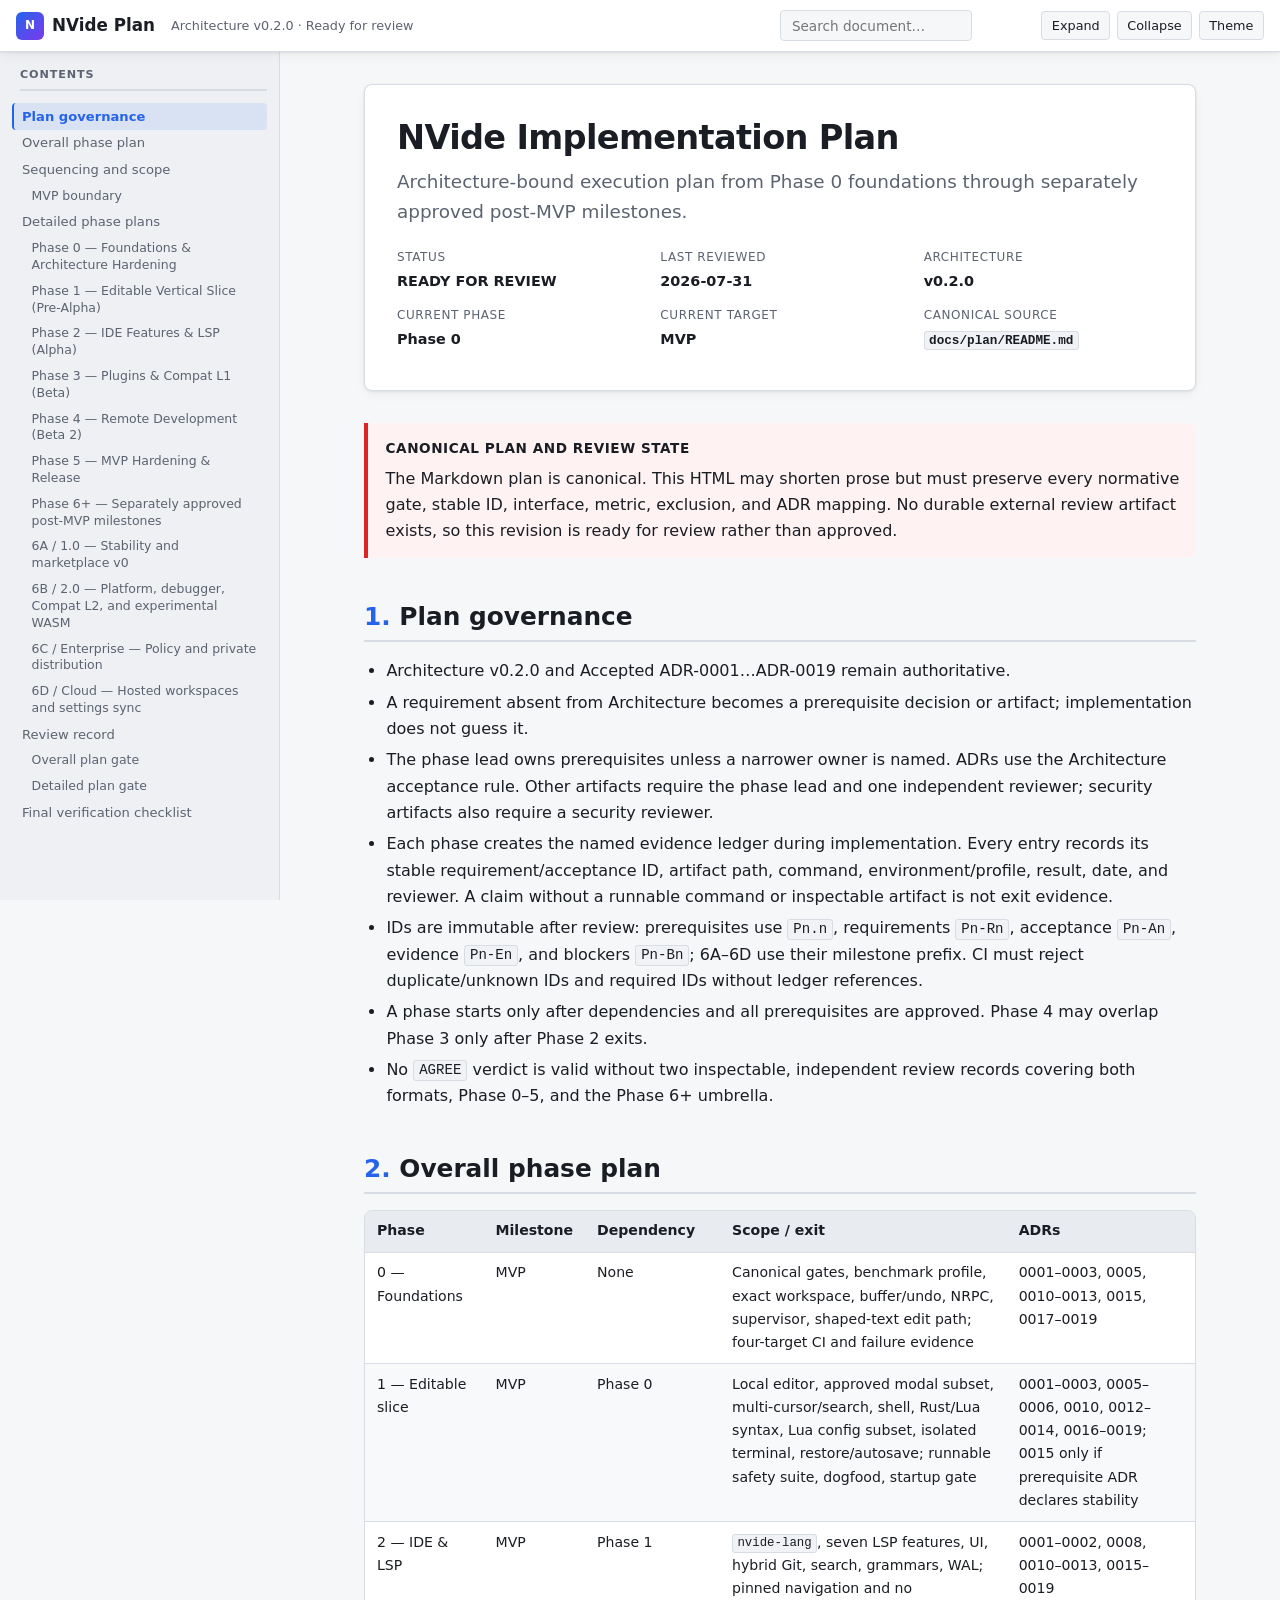
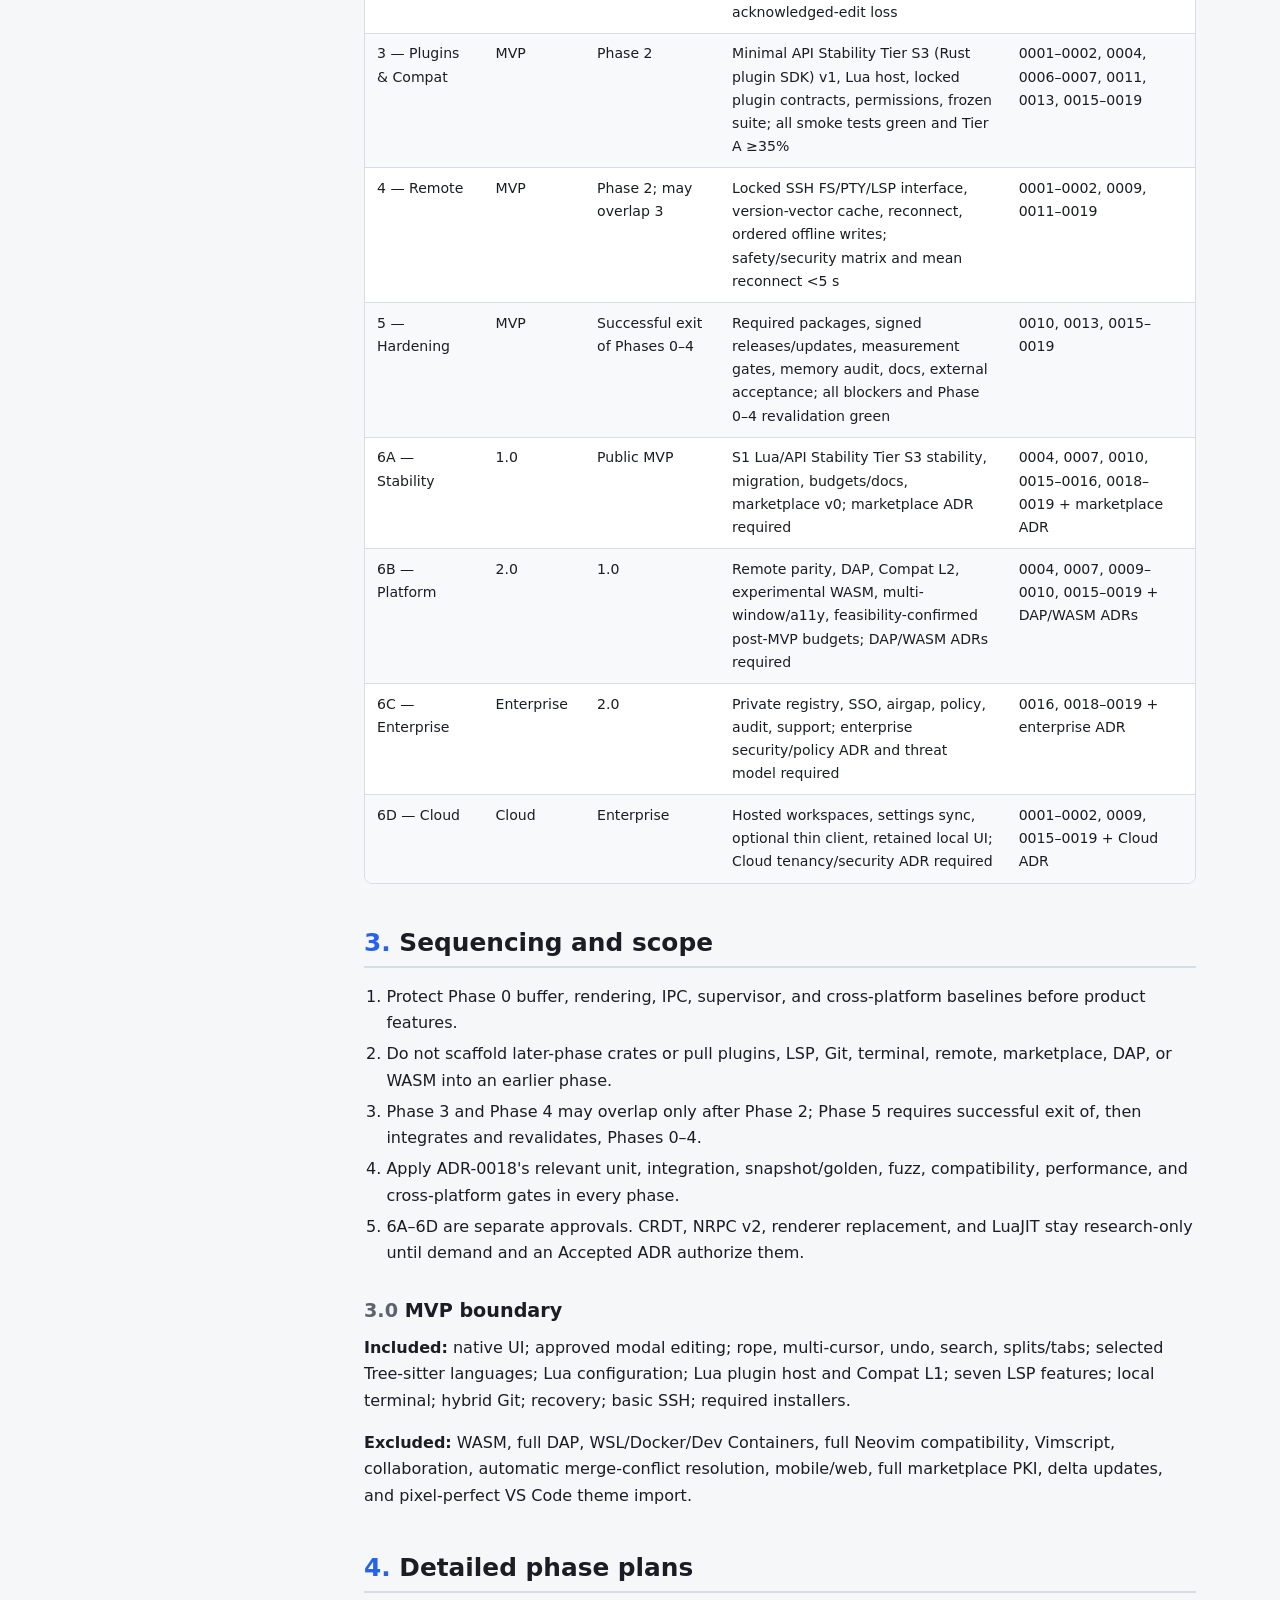
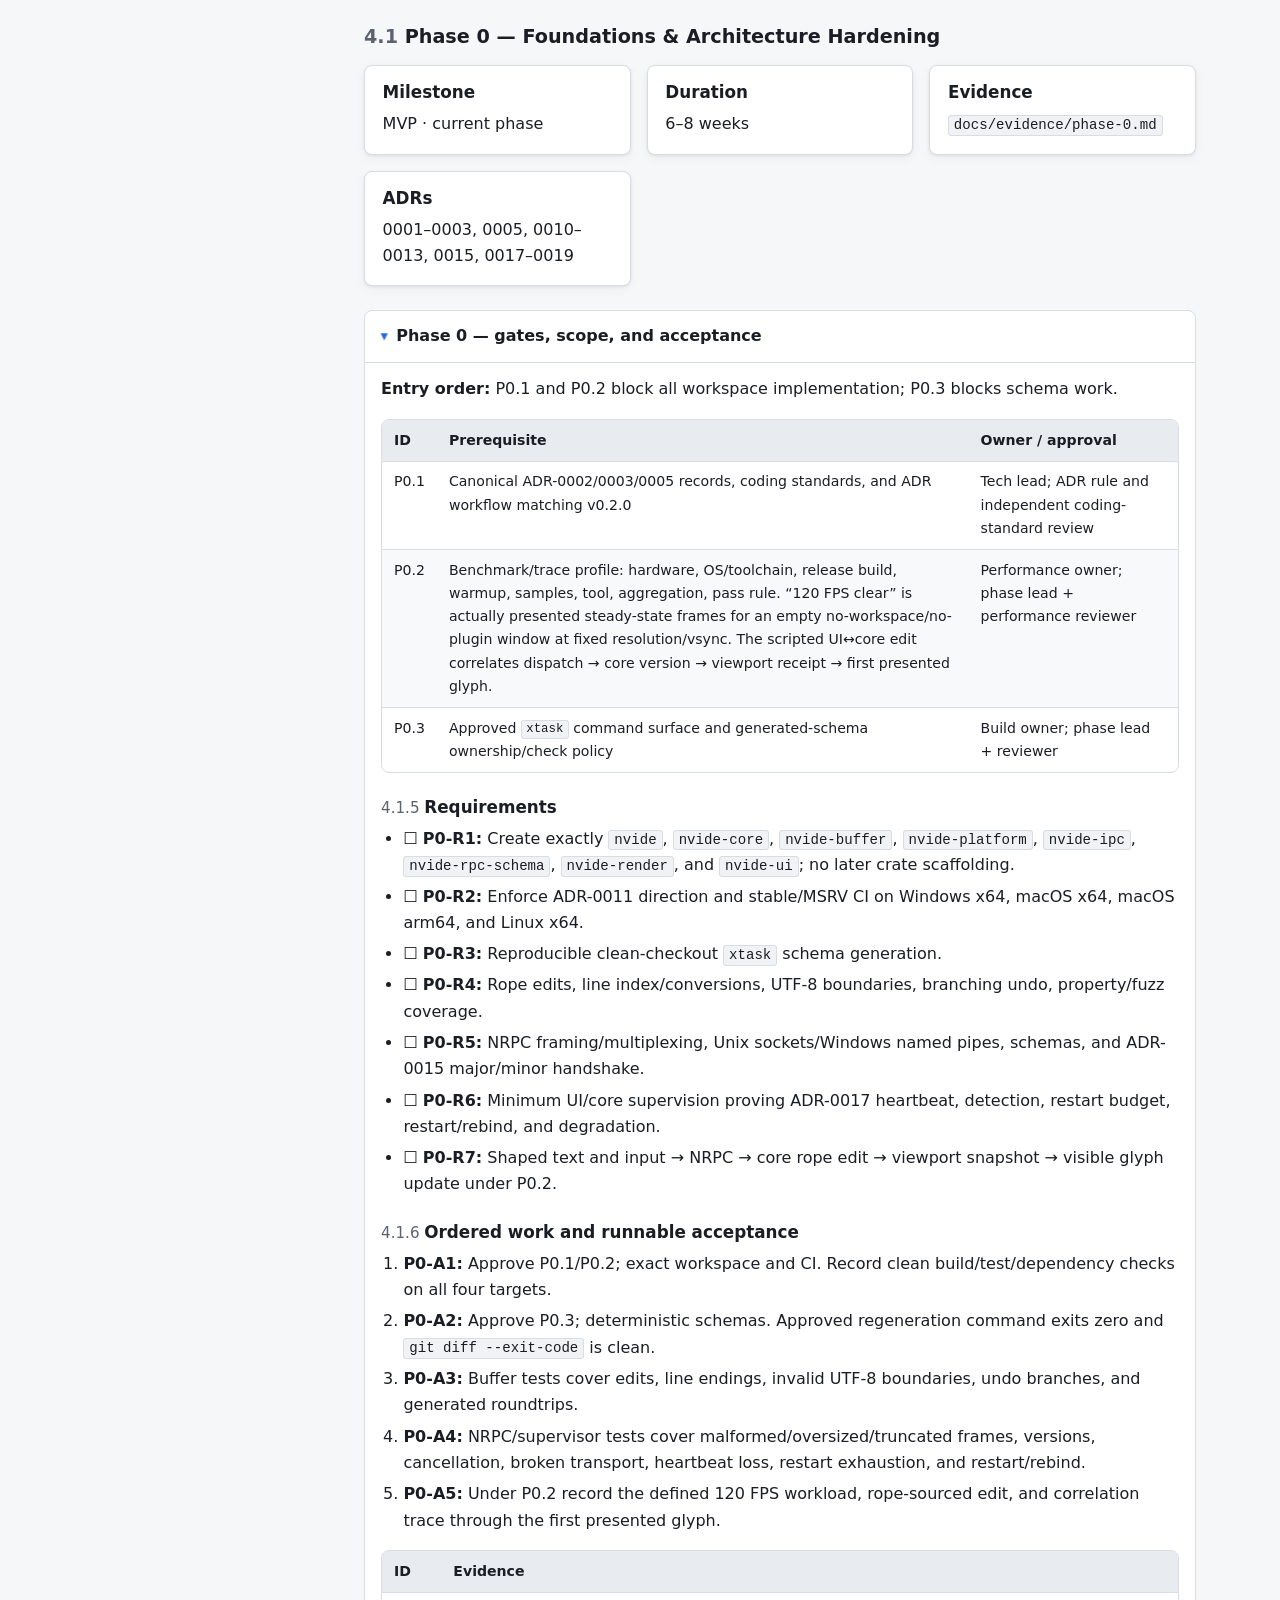
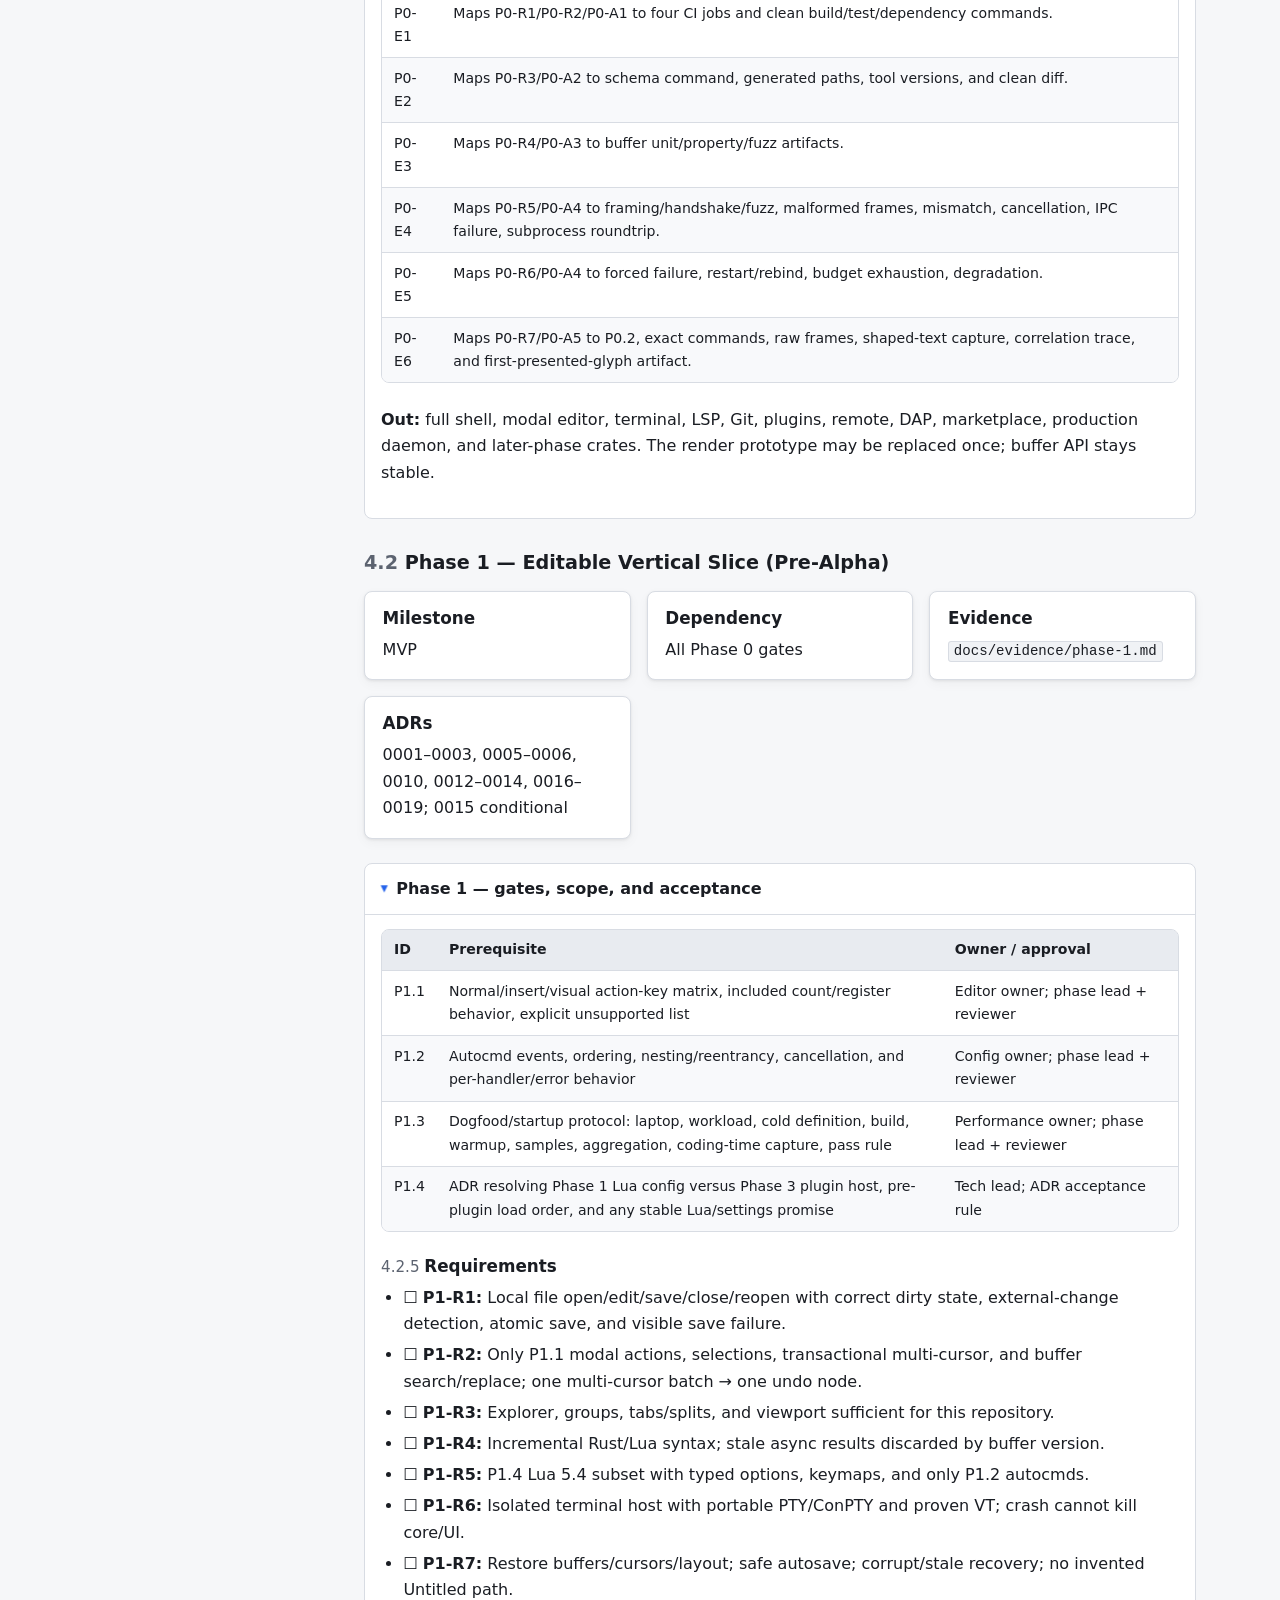
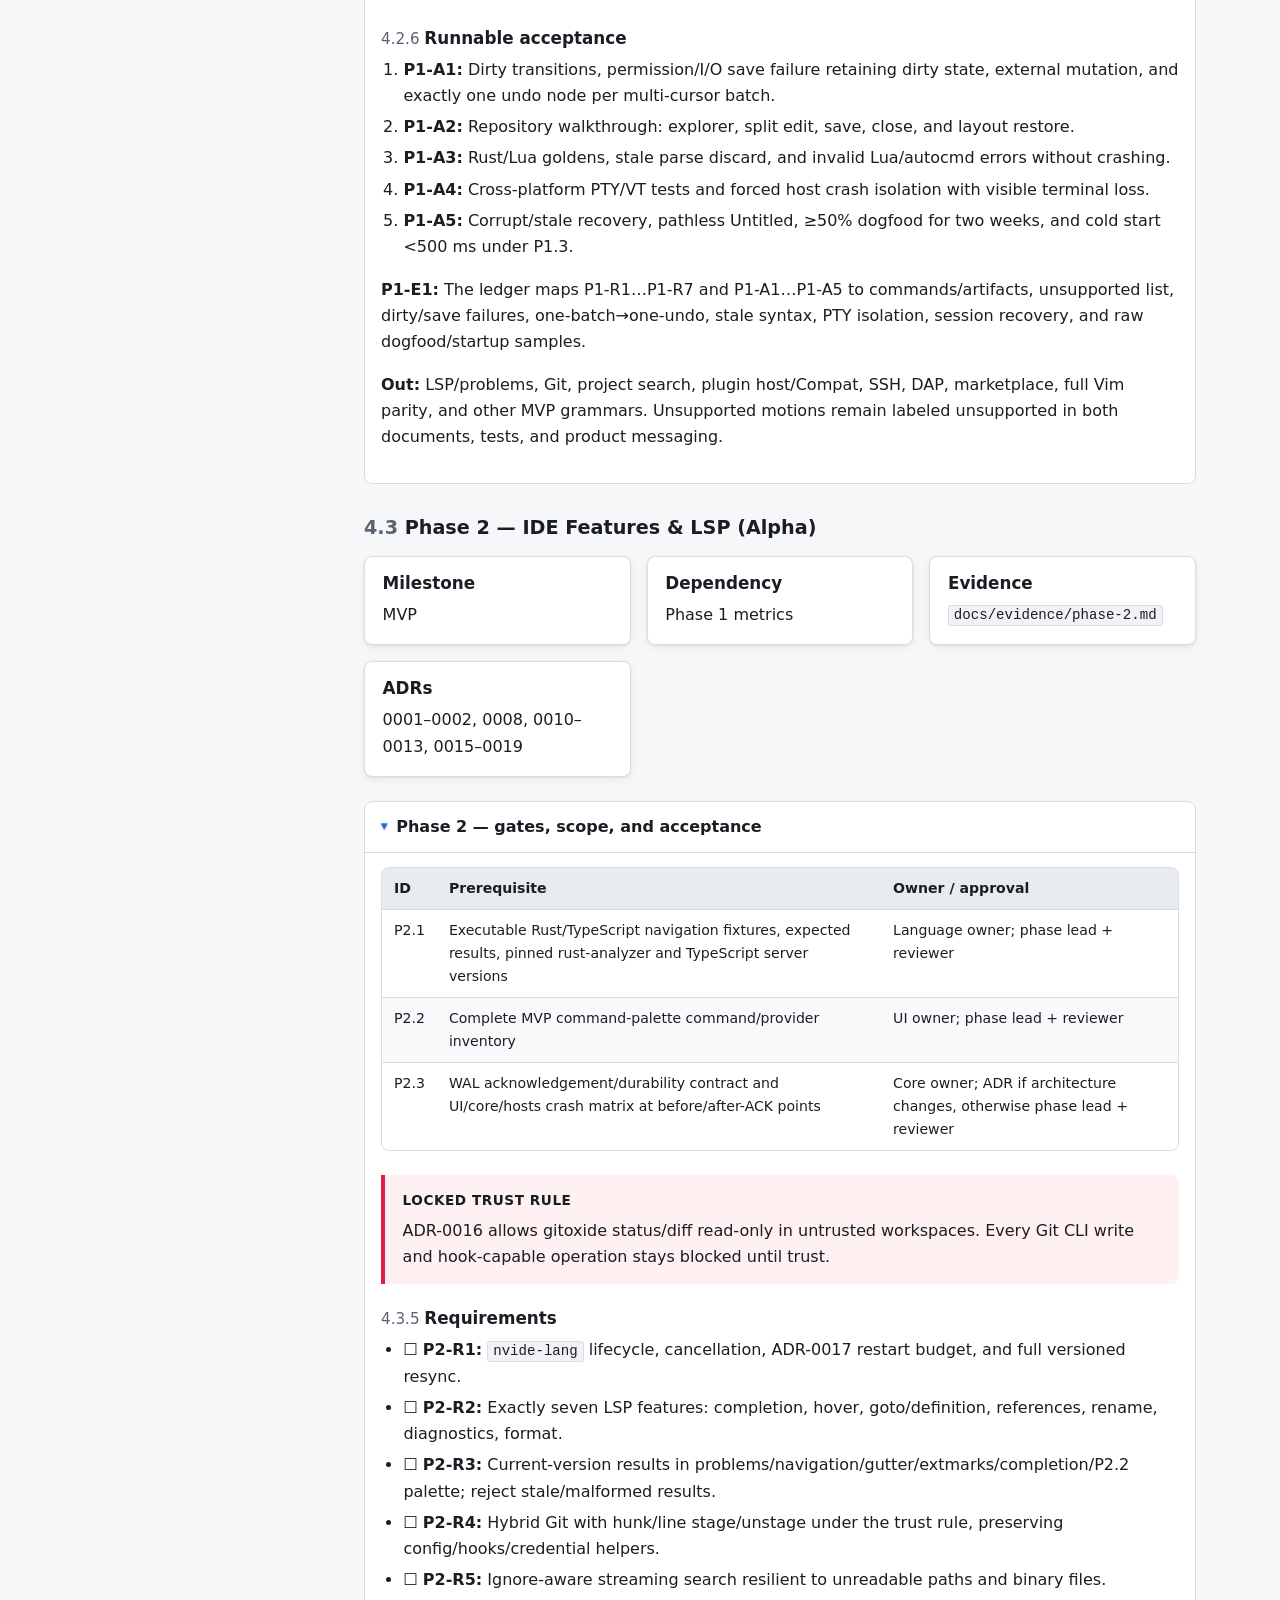
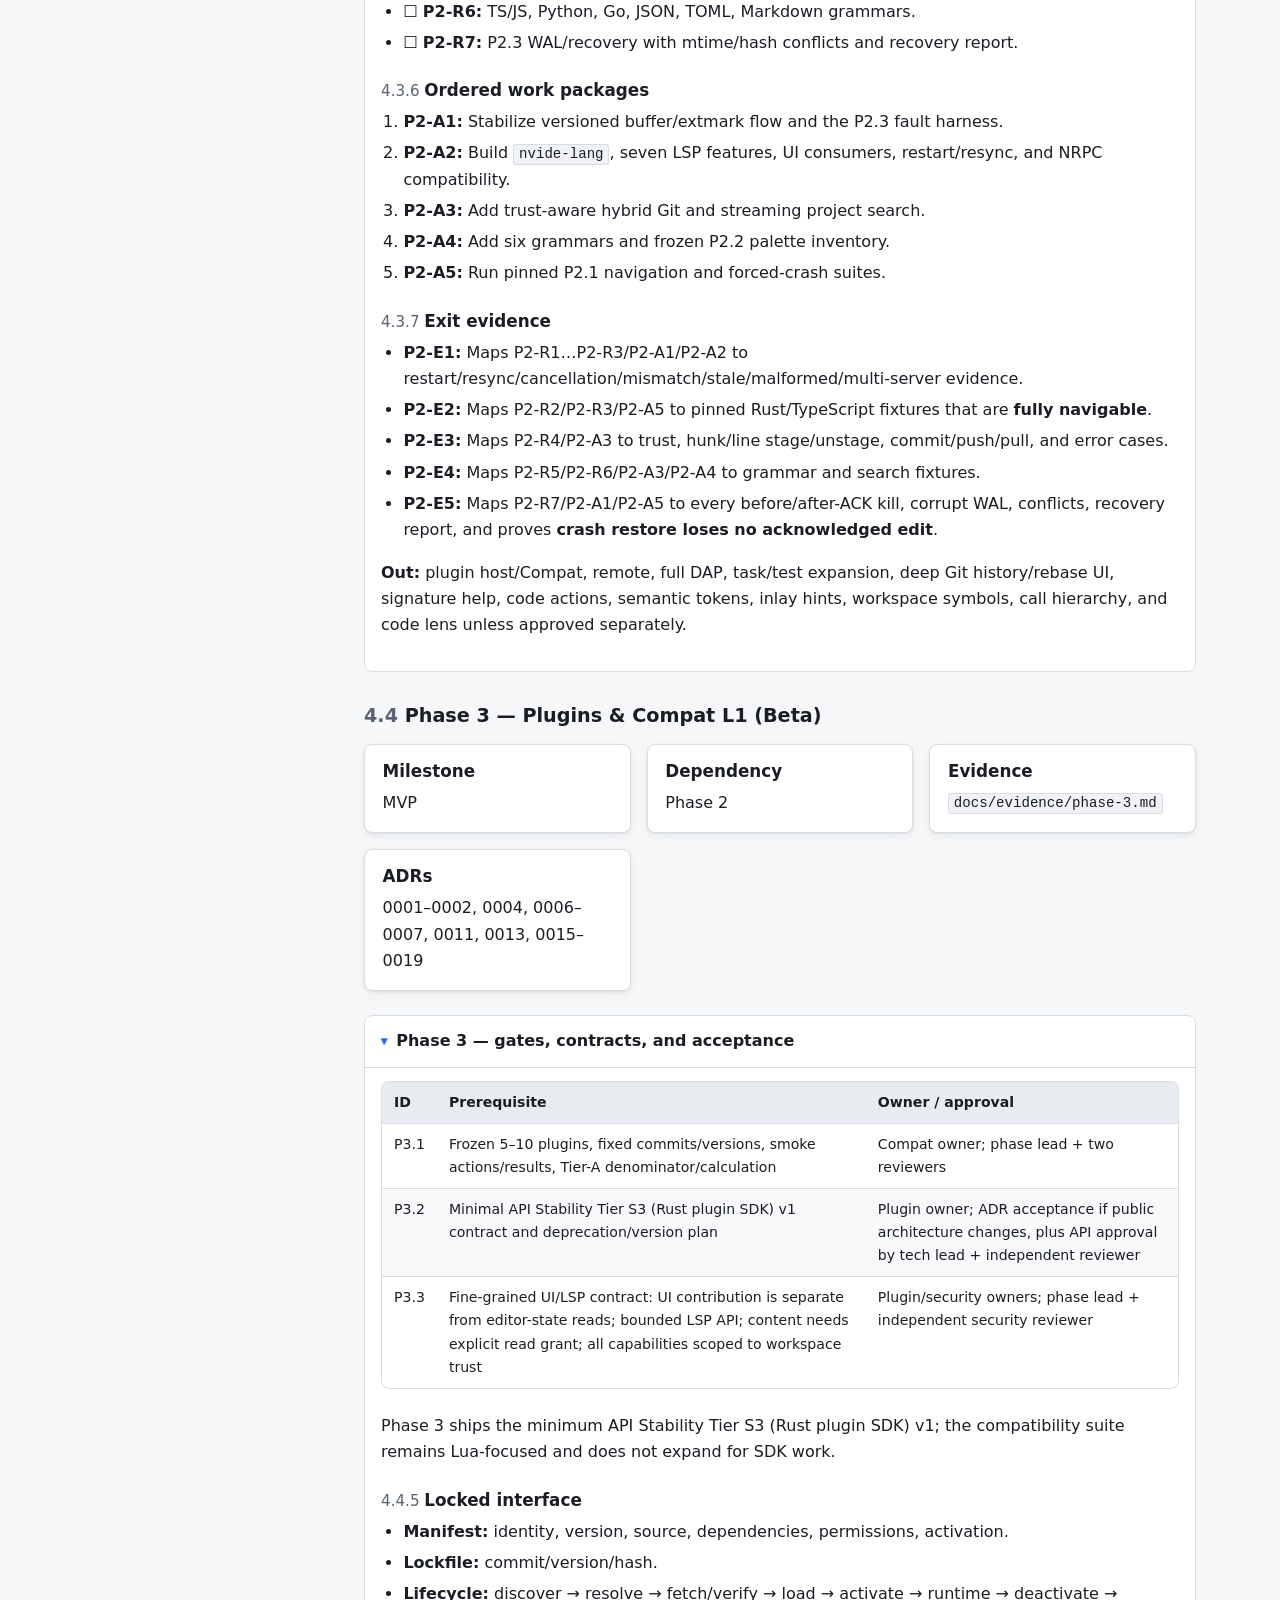
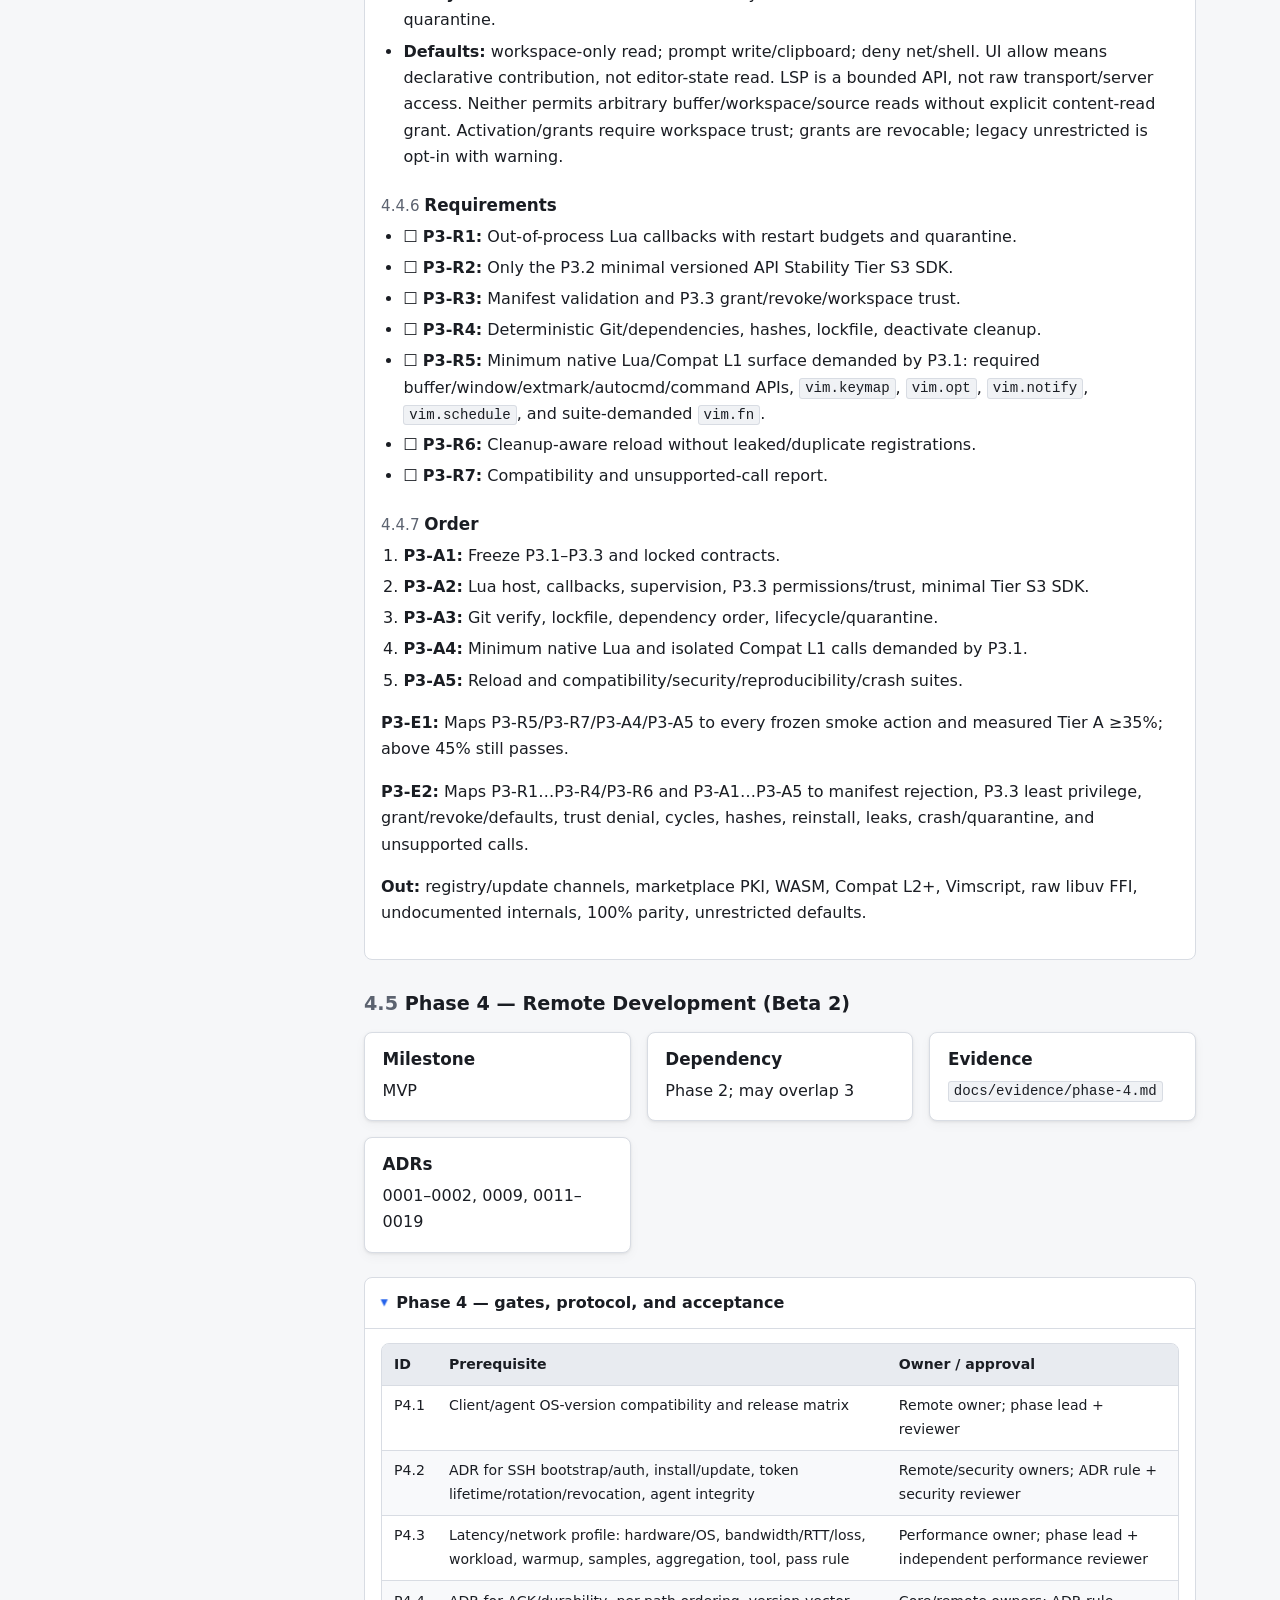
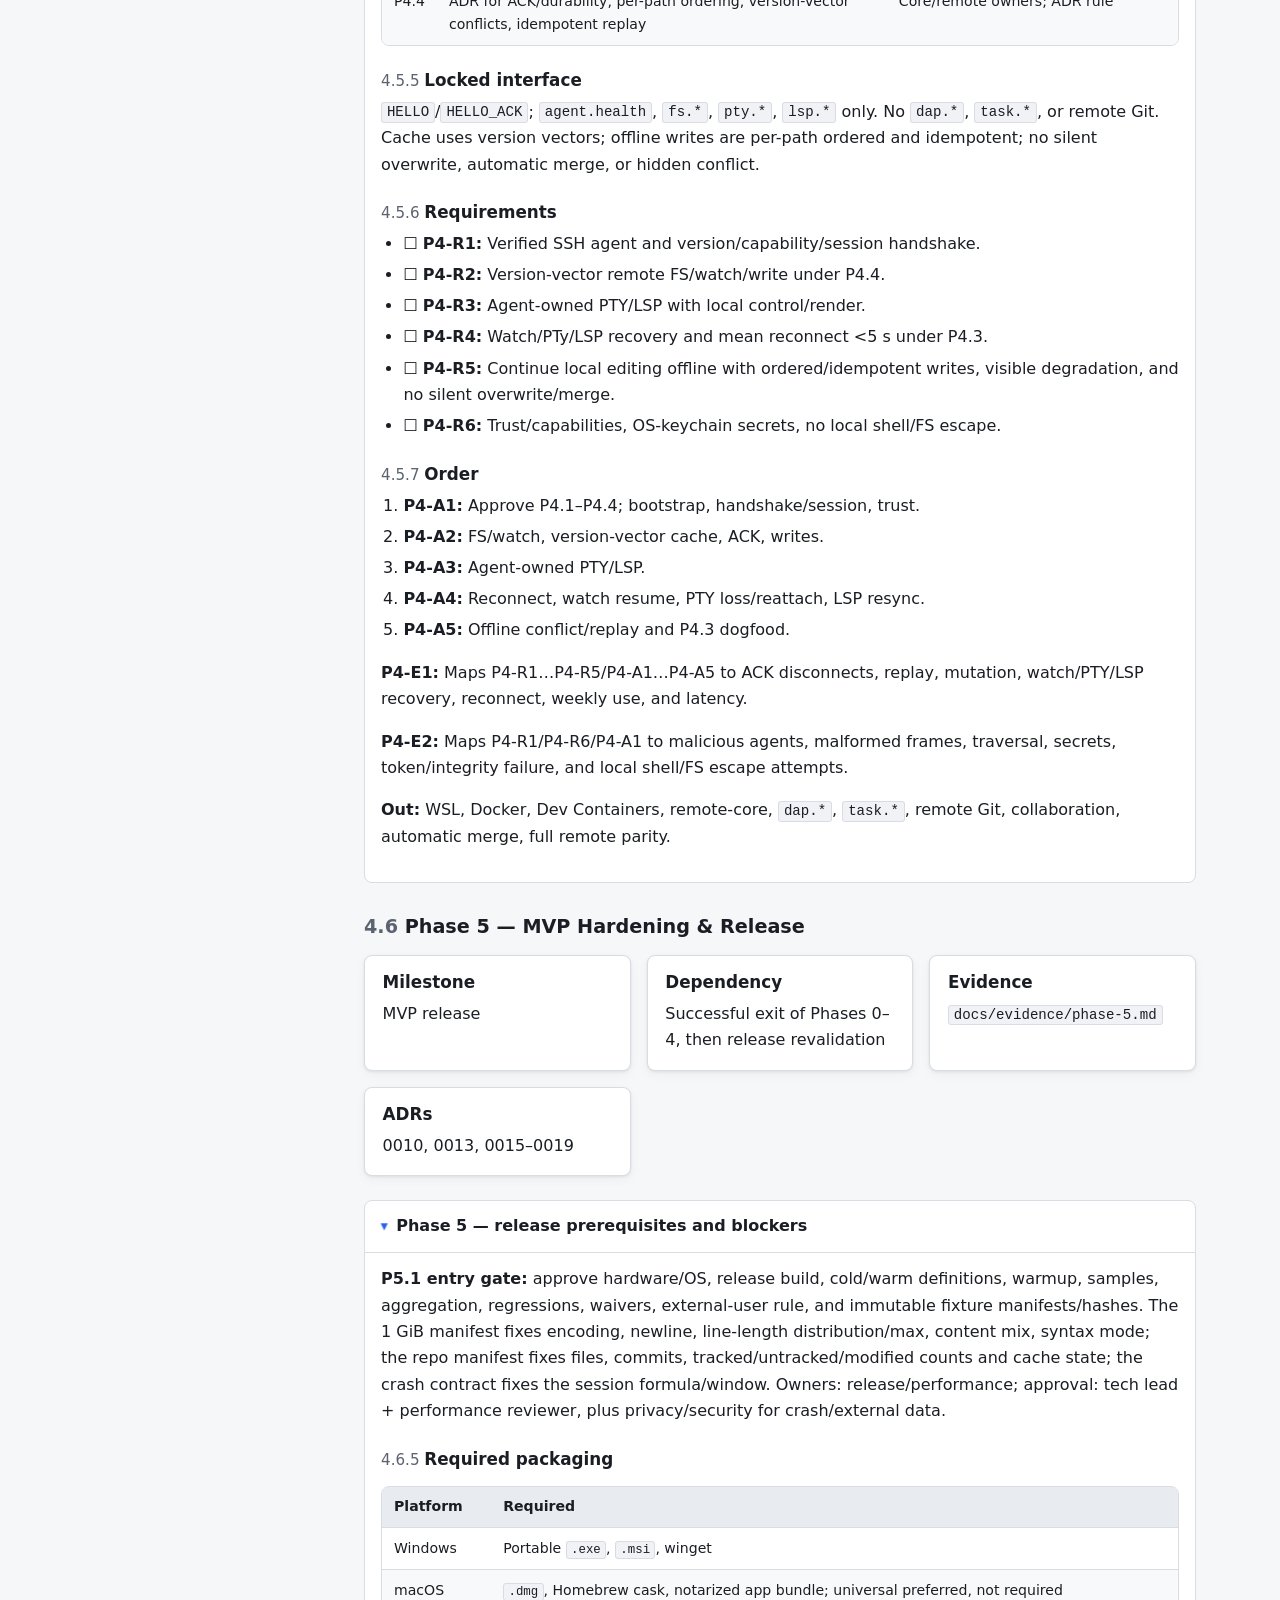
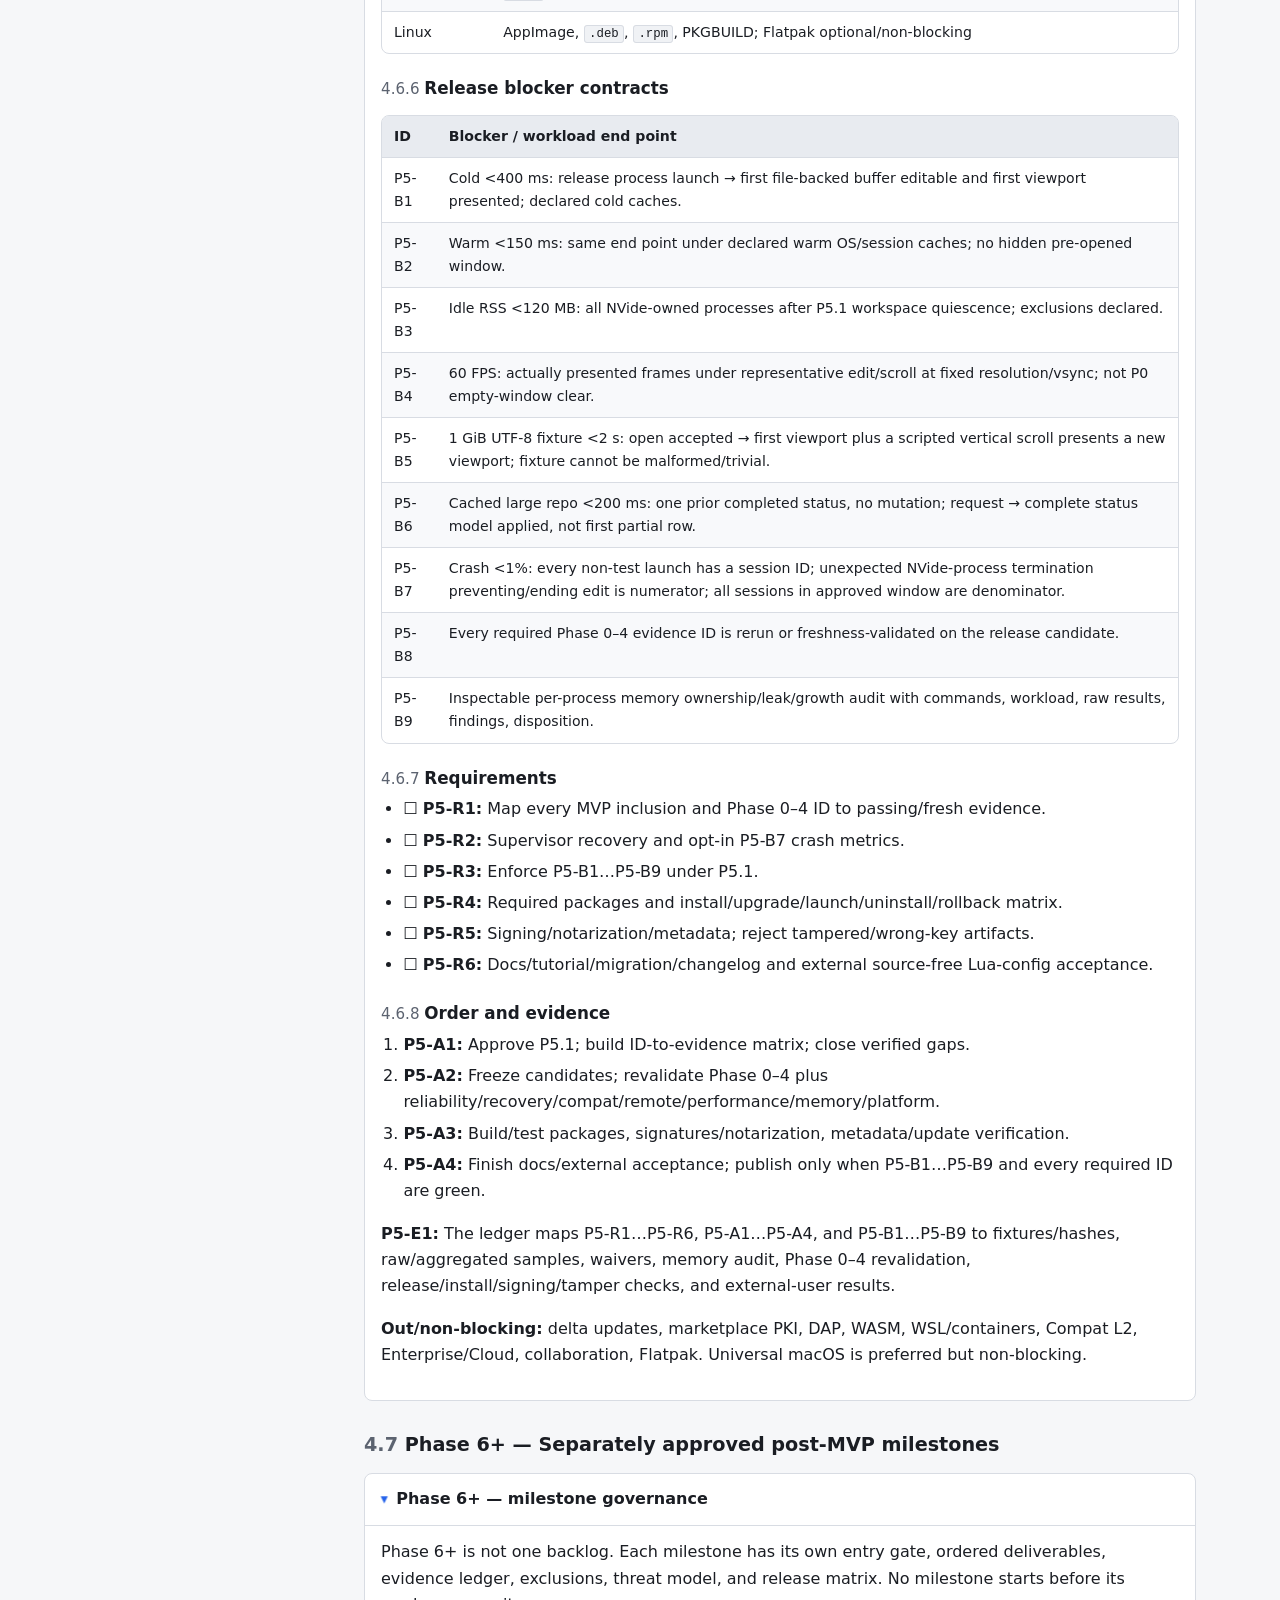
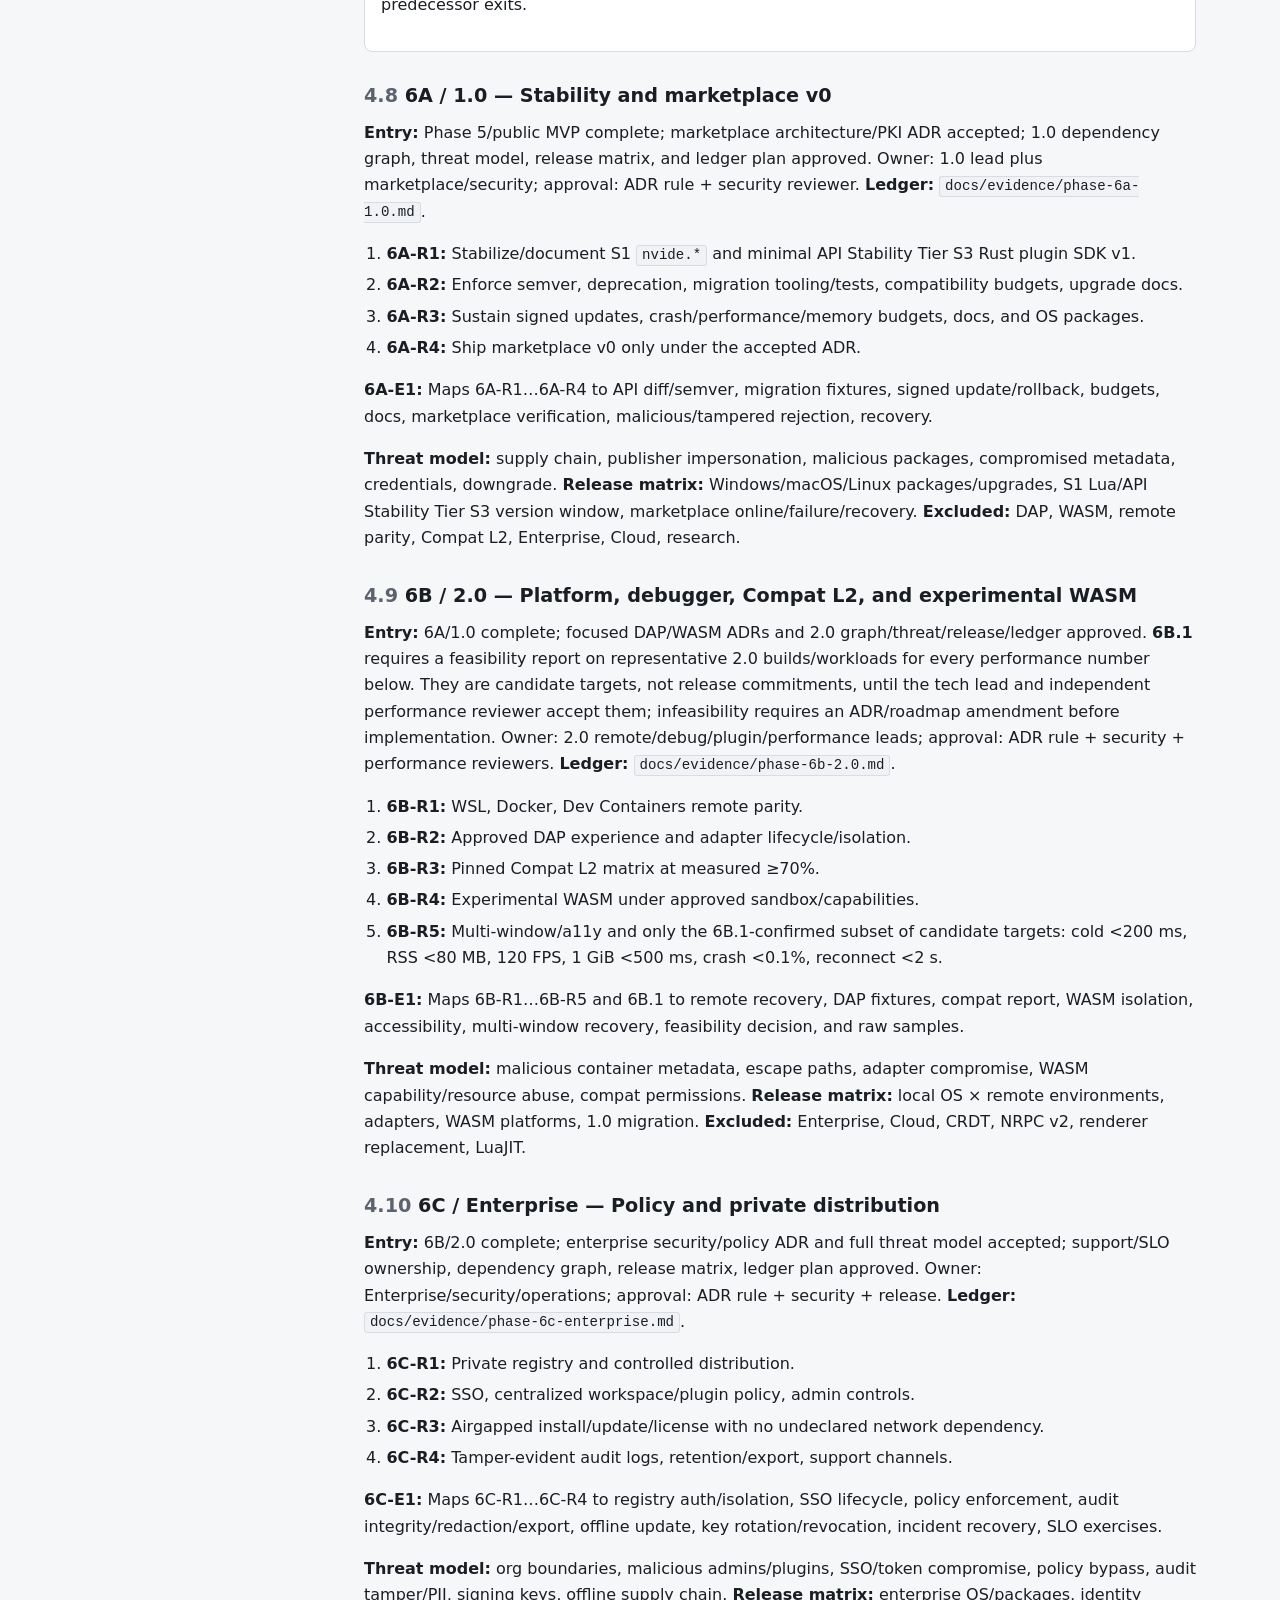
==== docs/plan/index.html @ f0d15aef "docs: add phased implementation plan" ====
<!doctype html>
<html lang="en">
  <head>
    <meta charset="UTF-8" />
    <meta name="viewport" content="width=device-width, initial-scale=1.0" />
    <meta name="description" content="NVide implementation plan from Phase 0 through separately gated post-MVP milestones." />
    <title>NVide Implementation Plan</title>
    <link rel="stylesheet" href="../assets/document.css" />
  </head>
  <body>
    <header class="doc-header">
      <button type="button" id="sidebar-toggle" class="icon-btn" aria-label="Toggle table of contents" aria-controls="sidebar" aria-expanded="false">☰</button>
      <a class="brand" href="#top"><span class="brand-mark">N</span><span>NVide Plan</span></a>
      <span class="meta">Architecture v0.2.0 · Ready for review</span>
      <div class="spacer"></div>
      <div class="toolbar">
        <input type="search" id="search-input" placeholder="Search document…" aria-label="Search within document" autocomplete="off" />
        <span id="search-count" aria-live="polite"></span>
        <button type="button" id="btn-expand" title="Expand all sections">Expand</button>
        <button type="button" id="btn-collapse" title="Collapse all sections">Collapse</button>
        <button type="button" id="theme-toggle" title="Toggle theme" aria-label="Toggle light/dark theme">Theme</button>
      </div>
    </header>
    <div class="layout">
      <aside class="sidebar" id="sidebar" aria-label="Table of contents">
        <h2>Contents</h2>
        <nav id="toc-nav"><ul id="toc"></ul></nav>
      </aside>
      <div class="content-wrap">
        <main id="top">
          <div class="cover">
            <h1>NVide Implementation Plan</h1>
            <p class="subtitle">Architecture-bound execution plan from Phase 0 foundations through separately approved post-MVP milestones.</p>
            <dl class="cover-grid">
              <div><dt>Status</dt><dd>READY FOR REVIEW</dd></div>
              <div><dt>Last reviewed</dt><dd>2026-07-31</dd></div>
              <div><dt>Architecture</dt><dd>v0.2.0</dd></div>
              <div><dt>Current phase</dt><dd>Phase 0</dd></div>
              <div><dt>Current target</dt><dd>MVP</dd></div>
              <div><dt>Canonical source</dt><dd><code>docs/plan/README.md</code></dd></div>
            </dl>
          </div>

          <div class="callout important">
            <div class="callout-title">Canonical plan and review state</div>
            <p>The Markdown plan is canonical. This HTML may shorten prose but must preserve every normative gate, stable ID, interface, metric, exclusion, and ADR mapping. No durable external review artifact exists, so this revision is ready for review rather than approved.</p>
          </div>

          <section>
            <h2 id="governance">Plan governance</h2>
            <ul>
              <li>Architecture v0.2.0 and Accepted ADR-0001…ADR-0019 remain authoritative.</li>
              <li>A requirement absent from Architecture becomes a prerequisite decision or artifact; implementation does not guess it.</li>
              <li>The phase lead owns prerequisites unless a narrower owner is named. ADRs use the Architecture acceptance rule. Other artifacts require the phase lead and one independent reviewer; security artifacts also require a security reviewer.</li>
              <li>Each phase creates the named evidence ledger during implementation. Every entry records its stable requirement/acceptance ID, artifact path, command, environment/profile, result, date, and reviewer. A claim without a runnable command or inspectable artifact is not exit evidence.</li>
              <li>IDs are immutable after review: prerequisites use <code>Pn.n</code>, requirements <code>Pn-Rn</code>, acceptance <code>Pn-An</code>, evidence <code>Pn-En</code>, and blockers <code>Pn-Bn</code>; 6A–6D use their milestone prefix. CI must reject duplicate/unknown IDs and required IDs without ledger references.</li>
              <li>A phase starts only after dependencies and all prerequisites are approved. Phase 4 may overlap Phase 3 only after Phase 2 exits.</li>
              <li>No <code>AGREE</code> verdict is valid without two inspectable, independent review records covering both formats, Phase 0–5, and the Phase 6+ umbrella.</li>
            </ul>
          </section>

          <section>
            <h2 id="overall-plan">Overall phase plan</h2>
            <div class="table-wrap">
              <table>
                <thead><tr><th>Phase</th><th>Milestone</th><th>Dependency</th><th>Scope / exit</th><th>ADRs</th></tr></thead>
                <tbody>
                  <tr><td>0 — Foundations</td><td>MVP</td><td>None</td><td>Canonical gates, benchmark profile, exact workspace, buffer/undo, NRPC, supervisor, shaped-text edit path; four-target CI and failure evidence</td><td>0001–0003, 0005, 0010–0013, 0015, 0017–0019</td></tr>
                  <tr><td>1 — Editable slice</td><td>MVP</td><td>Phase 0</td><td>Local editor, approved modal subset, multi-cursor/search, shell, Rust/Lua syntax, Lua config subset, isolated terminal, restore/autosave; runnable safety suite, dogfood, startup gate</td><td>0001–0003, 0005–0006, 0010, 0012–0014, 0016–0019; 0015 only if prerequisite ADR declares stability</td></tr>
                  <tr><td>2 — IDE &amp; LSP</td><td>MVP</td><td>Phase 1</td><td><code>nvide-lang</code>, seven LSP features, UI, hybrid Git, search, grammars, WAL; pinned navigation and no acknowledged-edit loss</td><td>0001–0002, 0008, 0010–0013, 0015–0019</td></tr>
                  <tr><td>3 — Plugins &amp; Compat</td><td>MVP</td><td>Phase 2</td><td>Minimal API Stability Tier S3 (Rust plugin SDK) v1, Lua host, locked plugin contracts, permissions, frozen suite; all smoke tests green and Tier A ≥35%</td><td>0001–0002, 0004, 0006–0007, 0011, 0013, 0015–0019</td></tr>
                  <tr><td>4 — Remote</td><td>MVP</td><td>Phase 2; may overlap 3</td><td>Locked SSH FS/PTY/LSP interface, version-vector cache, reconnect, ordered offline writes; safety/security matrix and mean reconnect &lt;5 s</td><td>0001–0002, 0009, 0011–0019</td></tr>
                  <tr><td>5 — Hardening</td><td>MVP</td><td>Successful exit of Phases 0–4</td><td>Required packages, signed releases/updates, measurement gates, memory audit, docs, external acceptance; all blockers and Phase 0–4 revalidation green</td><td>0010, 0013, 0015–0019</td></tr>
                  <tr><td>6A — Stability</td><td>1.0</td><td>Public MVP</td><td>S1 Lua/API Stability Tier S3 stability, migration, budgets/docs, marketplace v0; marketplace ADR required</td><td>0004, 0007, 0010, 0015–0016, 0018–0019 + marketplace ADR</td></tr>
                  <tr><td>6B — Platform</td><td>2.0</td><td>1.0</td><td>Remote parity, DAP, Compat L2, experimental WASM, multi-window/a11y, feasibility-confirmed post-MVP budgets; DAP/WASM ADRs required</td><td>0004, 0007, 0009–0010, 0015–0019 + DAP/WASM ADRs</td></tr>
                  <tr><td>6C — Enterprise</td><td>Enterprise</td><td>2.0</td><td>Private registry, SSO, airgap, policy, audit, support; enterprise security/policy ADR and threat model required</td><td>0016, 0018–0019 + enterprise ADR</td></tr>
                  <tr><td>6D — Cloud</td><td>Cloud</td><td>Enterprise</td><td>Hosted workspaces, settings sync, optional thin client, retained local UI; Cloud tenancy/security ADR required</td><td>0001–0002, 0009, 0015–0019 + Cloud ADR</td></tr>
                </tbody>
              </table>
            </div>
          </section>

          <section>
            <h2 id="sequencing">Sequencing and scope</h2>
            <ol>
              <li>Protect Phase 0 buffer, rendering, IPC, supervisor, and cross-platform baselines before product features.</li>
              <li>Do not scaffold later-phase crates or pull plugins, LSP, Git, terminal, remote, marketplace, DAP, or WASM into an earlier phase.</li>
              <li>Phase 3 and Phase 4 may overlap only after Phase 2; Phase 5 requires successful exit of, then integrates and revalidates, Phases 0–4.</li>
              <li>Apply ADR-0018's relevant unit, integration, snapshot/golden, fuzz, compatibility, performance, and cross-platform gates in every phase.</li>
              <li>6A–6D are separate approvals. CRDT, NRPC v2, renderer replacement, and LuaJIT stay research-only until demand and an Accepted ADR authorize them.</li>
            </ol>
            <h3 id="mvp-scope">MVP boundary</h3>
            <p><strong>Included:</strong> native UI; approved modal editing; rope, multi-cursor, undo, search, splits/tabs; selected Tree-sitter languages; Lua configuration; Lua plugin host and Compat L1; seven LSP features; local terminal; hybrid Git; recovery; basic SSH; required installers.</p>
            <p><strong>Excluded:</strong> WASM, full DAP, WSL/Docker/Dev Containers, full Neovim compatibility, Vimscript, collaboration, automatic merge-conflict resolution, mobile/web, full marketplace PKI, delta updates, and pixel-perfect VS Code theme import.</p>
          </section>

          <section>
            <h2 id="details">Detailed phase plans</h2>

            <article>
              <h3 id="phase-0">Phase 0 — Foundations &amp; Architecture Hardening</h3>
              <div class="card-grid">
                <div class="card"><h4>Milestone</h4><p>MVP · current phase</p></div>
                <div class="card"><h4>Duration</h4><p>6–8 weeks</p></div>
                <div class="card"><h4>Evidence</h4><p><code>docs/evidence/phase-0.md</code></p></div>
                <div class="card"><h4>ADRs</h4><p>0001–0003, 0005, 0010–0013, 0015, 0017–0019</p></div>
              </div>
              <details open>
                <summary>Phase 0 — gates, scope, and acceptance</summary>
                <div class="details-body">
                  <p><strong>Entry order:</strong> P0.1 and P0.2 block all workspace implementation; P0.3 blocks schema work.</p>
                  <div class="table-wrap"><table><thead><tr><th>ID</th><th>Prerequisite</th><th>Owner / approval</th></tr></thead><tbody>
                    <tr><td>P0.1</td><td>Canonical ADR-0002/0003/0005 records, coding standards, and ADR workflow matching v0.2.0</td><td>Tech lead; ADR rule and independent coding-standard review</td></tr>
                    <tr><td>P0.2</td><td>Benchmark/trace profile: hardware, OS/toolchain, release build, warmup, samples, tool, aggregation, pass rule. “120 FPS clear” is actually presented steady-state frames for an empty no-workspace/no-plugin window at fixed resolution/vsync. The scripted UI↔core edit correlates dispatch → core version → viewport receipt → first presented glyph.</td><td>Performance owner; phase lead + performance reviewer</td></tr>
                    <tr><td>P0.3</td><td>Approved <code>xtask</code> command surface and generated-schema ownership/check policy</td><td>Build owner; phase lead + reviewer</td></tr>
                  </tbody></table></div>
                  <h4>Requirements</h4>
                  <ul>
                    <li>☐ <strong>P0-R1:</strong> Create exactly <code>nvide</code>, <code>nvide-core</code>, <code>nvide-buffer</code>, <code>nvide-platform</code>, <code>nvide-ipc</code>, <code>nvide-rpc-schema</code>, <code>nvide-render</code>, and <code>nvide-ui</code>; no later crate scaffolding.</li>
                    <li>☐ <strong>P0-R2:</strong> Enforce ADR-0011 direction and stable/MSRV CI on Windows x64, macOS x64, macOS arm64, and Linux x64.</li>
                    <li>☐ <strong>P0-R3:</strong> Reproducible clean-checkout <code>xtask</code> schema generation.</li>
                    <li>☐ <strong>P0-R4:</strong> Rope edits, line index/conversions, UTF-8 boundaries, branching undo, property/fuzz coverage.</li>
                    <li>☐ <strong>P0-R5:</strong> NRPC framing/multiplexing, Unix sockets/Windows named pipes, schemas, and ADR-0015 major/minor handshake.</li>
                    <li>☐ <strong>P0-R6:</strong> Minimum UI/core supervision proving ADR-0017 heartbeat, detection, restart budget, restart/rebind, and degradation.</li>
                    <li>☐ <strong>P0-R7:</strong> Shaped text and input → NRPC → core rope edit → viewport snapshot → visible glyph update under P0.2.</li>
                  </ul>
                  <h4>Ordered work and runnable acceptance</h4>
                  <ol>
                    <li><strong>P0-A1:</strong> Approve P0.1/P0.2; exact workspace and CI. Record clean build/test/dependency checks on all four targets.</li>
                    <li><strong>P0-A2:</strong> Approve P0.3; deterministic schemas. Approved regeneration command exits zero and <code>git diff --exit-code</code> is clean.</li>
                    <li><strong>P0-A3:</strong> Buffer tests cover edits, line endings, invalid UTF-8 boundaries, undo branches, and generated roundtrips.</li>
                    <li><strong>P0-A4:</strong> NRPC/supervisor tests cover malformed/oversized/truncated frames, versions, cancellation, broken transport, heartbeat loss, restart exhaustion, and restart/rebind.</li>
                    <li><strong>P0-A5:</strong> Under P0.2 record the defined 120 FPS workload, rope-sourced edit, and correlation trace through the first presented glyph.</li>
                  </ol>
                  <div class="table-wrap"><table><thead><tr><th>ID</th><th>Evidence</th></tr></thead><tbody>
                    <tr><td>P0-E1</td><td>Maps P0-R1/P0-R2/P0-A1 to four CI jobs and clean build/test/dependency commands.</td></tr>
                    <tr><td>P0-E2</td><td>Maps P0-R3/P0-A2 to schema command, generated paths, tool versions, and clean diff.</td></tr>
                    <tr><td>P0-E3</td><td>Maps P0-R4/P0-A3 to buffer unit/property/fuzz artifacts.</td></tr>
                    <tr><td>P0-E4</td><td>Maps P0-R5/P0-A4 to framing/handshake/fuzz, malformed frames, mismatch, cancellation, IPC failure, subprocess roundtrip.</td></tr>
                    <tr><td>P0-E5</td><td>Maps P0-R6/P0-A4 to forced failure, restart/rebind, budget exhaustion, degradation.</td></tr>
                    <tr><td>P0-E6</td><td>Maps P0-R7/P0-A5 to P0.2, exact commands, raw frames, shaped-text capture, correlation trace, and first-presented-glyph artifact.</td></tr>
                  </tbody></table></div>
                  <p><strong>Out:</strong> full shell, modal editor, terminal, LSP, Git, plugins, remote, DAP, marketplace, production daemon, and later-phase crates. The render prototype may be replaced once; buffer API stays stable.</p>
                </div>
              </details>
            </article>

            <article>
              <h3 id="phase-1">Phase 1 — Editable Vertical Slice (Pre-Alpha)</h3>
              <div class="card-grid">
                <div class="card"><h4>Milestone</h4><p>MVP</p></div>
                <div class="card"><h4>Dependency</h4><p>All Phase 0 gates</p></div>
                <div class="card"><h4>Evidence</h4><p><code>docs/evidence/phase-1.md</code></p></div>
                <div class="card"><h4>ADRs</h4><p>0001–0003, 0005–0006, 0010, 0012–0014, 0016–0019; 0015 conditional</p></div>
              </div>
              <details open>
                <summary>Phase 1 — gates, scope, and acceptance</summary>
                <div class="details-body">
                  <div class="table-wrap"><table><thead><tr><th>ID</th><th>Prerequisite</th><th>Owner / approval</th></tr></thead><tbody>
                    <tr><td>P1.1</td><td>Normal/insert/visual action-key matrix, included count/register behavior, explicit unsupported list</td><td>Editor owner; phase lead + reviewer</td></tr>
                    <tr><td>P1.2</td><td>Autocmd events, ordering, nesting/reentrancy, cancellation, and per-handler/error behavior</td><td>Config owner; phase lead + reviewer</td></tr>
                    <tr><td>P1.3</td><td>Dogfood/startup protocol: laptop, workload, cold definition, build, warmup, samples, aggregation, coding-time capture, pass rule</td><td>Performance owner; phase lead + reviewer</td></tr>
                    <tr><td>P1.4</td><td>ADR resolving Phase 1 Lua config versus Phase 3 plugin host, pre-plugin load order, and any stable Lua/settings promise</td><td>Tech lead; ADR acceptance rule</td></tr>
                  </tbody></table></div>
                  <h4>Requirements</h4>
                  <ul>
                    <li>☐ <strong>P1-R1:</strong> Local file open/edit/save/close/reopen with correct dirty state, external-change detection, atomic save, and visible save failure.</li>
                    <li>☐ <strong>P1-R2:</strong> Only P1.1 modal actions, selections, transactional multi-cursor, and buffer search/replace; one multi-cursor batch → one undo node.</li>
                    <li>☐ <strong>P1-R3:</strong> Explorer, groups, tabs/splits, and viewport sufficient for this repository.</li>
                    <li>☐ <strong>P1-R4:</strong> Incremental Rust/Lua syntax; stale async results discarded by buffer version.</li>
                    <li>☐ <strong>P1-R5:</strong> P1.4 Lua 5.4 subset with typed options, keymaps, and only P1.2 autocmds.</li>
                    <li>☐ <strong>P1-R6:</strong> Isolated terminal host with portable PTY/ConPTY and proven VT; crash cannot kill core/UI.</li>
                    <li>☐ <strong>P1-R7:</strong> Restore buffers/cursors/layout; safe autosave; corrupt/stale recovery; no invented Untitled path.</li>
                  </ul>
                  <h4>Runnable acceptance</h4>
                  <ol>
                    <li><strong>P1-A1:</strong> Dirty transitions, permission/I/O save failure retaining dirty state, external mutation, and exactly one undo node per multi-cursor batch.</li>
                    <li><strong>P1-A2:</strong> Repository walkthrough: explorer, split edit, save, close, and layout restore.</li>
                    <li><strong>P1-A3:</strong> Rust/Lua goldens, stale parse discard, and invalid Lua/autocmd errors without crashing.</li>
                    <li><strong>P1-A4:</strong> Cross-platform PTY/VT tests and forced host crash isolation with visible terminal loss.</li>
                    <li><strong>P1-A5:</strong> Corrupt/stale recovery, pathless Untitled, ≥50% dogfood for two weeks, and cold start &lt;500 ms under P1.3.</li>
                  </ol>
                  <p><strong>P1-E1:</strong> The ledger maps P1-R1…P1-R7 and P1-A1…P1-A5 to commands/artifacts, unsupported list, dirty/save failures, one-batch→one-undo, stale syntax, PTY isolation, session recovery, and raw dogfood/startup samples.</p>
                  <p><strong>Out:</strong> LSP/problems, Git, project search, plugin host/Compat, SSH, DAP, marketplace, full Vim parity, and other MVP grammars. Unsupported motions remain labeled unsupported in both documents, tests, and product messaging.</p>
                </div>
              </details>
            </article>

            <article>
              <h3 id="phase-2">Phase 2 — IDE Features &amp; LSP (Alpha)</h3>
              <div class="card-grid">
                <div class="card"><h4>Milestone</h4><p>MVP</p></div>
                <div class="card"><h4>Dependency</h4><p>Phase 1 metrics</p></div>
                <div class="card"><h4>Evidence</h4><p><code>docs/evidence/phase-2.md</code></p></div>
                <div class="card"><h4>ADRs</h4><p>0001–0002, 0008, 0010–0013, 0015–0019</p></div>
              </div>
              <details open>
                <summary>Phase 2 — gates, scope, and acceptance</summary>
                <div class="details-body">
                  <div class="table-wrap"><table><thead><tr><th>ID</th><th>Prerequisite</th><th>Owner / approval</th></tr></thead><tbody>
                    <tr><td>P2.1</td><td>Executable Rust/TypeScript navigation fixtures, expected results, pinned rust-analyzer and TypeScript server versions</td><td>Language owner; phase lead + reviewer</td></tr>
                    <tr><td>P2.2</td><td>Complete MVP command-palette command/provider inventory</td><td>UI owner; phase lead + reviewer</td></tr>
                    <tr><td>P2.3</td><td>WAL acknowledgement/durability contract and UI/core/hosts crash matrix at before/after-ACK points</td><td>Core owner; ADR if architecture changes, otherwise phase lead + reviewer</td></tr>
                  </tbody></table></div>
                  <div class="callout security"><div class="callout-title">Locked trust rule</div><p>ADR-0016 allows gitoxide status/diff read-only in untrusted workspaces. Every Git CLI write and hook-capable operation stays blocked until trust.</p></div>
                  <h4>Requirements</h4>
                  <ul>
                    <li>☐ <strong>P2-R1:</strong> <code>nvide-lang</code> lifecycle, cancellation, ADR-0017 restart budget, and full versioned resync.</li>
                    <li>☐ <strong>P2-R2:</strong> Exactly seven LSP features: completion, hover, goto/definition, references, rename, diagnostics, format.</li>
                    <li>☐ <strong>P2-R3:</strong> Current-version results in problems/navigation/gutter/extmarks/completion/P2.2 palette; reject stale/malformed results.</li>
                    <li>☐ <strong>P2-R4:</strong> Hybrid Git with hunk/line stage/unstage under the trust rule, preserving config/hooks/credential helpers.</li>
                    <li>☐ <strong>P2-R5:</strong> Ignore-aware streaming search resilient to unreadable paths and binary files.</li>
                    <li>☐ <strong>P2-R6:</strong> TS/JS, Python, Go, JSON, TOML, Markdown grammars.</li>
                    <li>☐ <strong>P2-R7:</strong> P2.3 WAL/recovery with mtime/hash conflicts and recovery report.</li>
                  </ul>
                  <h4>Ordered work packages</h4>
                  <ol>
                    <li><strong>P2-A1:</strong> Stabilize versioned buffer/extmark flow and the P2.3 fault harness.</li>
                    <li><strong>P2-A2:</strong> Build <code>nvide-lang</code>, seven LSP features, UI consumers, restart/resync, and NRPC compatibility.</li>
                    <li><strong>P2-A3:</strong> Add trust-aware hybrid Git and streaming project search.</li>
                    <li><strong>P2-A4:</strong> Add six grammars and frozen P2.2 palette inventory.</li>
                    <li><strong>P2-A5:</strong> Run pinned P2.1 navigation and forced-crash suites.</li>
                  </ol>
                  <h4>Exit evidence</h4>
                  <ul>
                    <li><strong>P2-E1:</strong> Maps P2-R1…P2-R3/P2-A1/P2-A2 to restart/resync/cancellation/mismatch/stale/malformed/multi-server evidence.</li>
                    <li><strong>P2-E2:</strong> Maps P2-R2/P2-R3/P2-A5 to pinned Rust/TypeScript fixtures that are <strong>fully navigable</strong>.</li>
                    <li><strong>P2-E3:</strong> Maps P2-R4/P2-A3 to trust, hunk/line stage/unstage, commit/push/pull, and error cases.</li>
                    <li><strong>P2-E4:</strong> Maps P2-R5/P2-R6/P2-A3/P2-A4 to grammar and search fixtures.</li>
                    <li><strong>P2-E5:</strong> Maps P2-R7/P2-A1/P2-A5 to every before/after-ACK kill, corrupt WAL, conflicts, recovery report, and proves <strong>crash restore loses no acknowledged edit</strong>.</li>
                  </ul>
                  <p><strong>Out:</strong> plugin host/Compat, remote, full DAP, task/test expansion, deep Git history/rebase UI, signature help, code actions, semantic tokens, inlay hints, workspace symbols, call hierarchy, and code lens unless approved separately.</p>
                </div>
              </details>
            </article>

            <article>
              <h3 id="phase-3">Phase 3 — Plugins &amp; Compat L1 (Beta)</h3>
              <div class="card-grid">
                <div class="card"><h4>Milestone</h4><p>MVP</p></div>
                <div class="card"><h4>Dependency</h4><p>Phase 2</p></div>
                <div class="card"><h4>Evidence</h4><p><code>docs/evidence/phase-3.md</code></p></div>
                <div class="card"><h4>ADRs</h4><p>0001–0002, 0004, 0006–0007, 0011, 0013, 0015–0019</p></div>
              </div>
              <details open>
                <summary>Phase 3 — gates, contracts, and acceptance</summary>
                <div class="details-body">
                  <div class="table-wrap"><table><thead><tr><th>ID</th><th>Prerequisite</th><th>Owner / approval</th></tr></thead><tbody>
                    <tr><td>P3.1</td><td>Frozen 5–10 plugins, fixed commits/versions, smoke actions/results, Tier-A denominator/calculation</td><td>Compat owner; phase lead + two reviewers</td></tr>
                    <tr><td>P3.2</td><td>Minimal API Stability Tier S3 (Rust plugin SDK) v1 contract and deprecation/version plan</td><td>Plugin owner; ADR acceptance if public architecture changes, plus API approval by tech lead + independent reviewer</td></tr>
                    <tr><td>P3.3</td><td>Fine-grained UI/LSP contract: UI contribution is separate from editor-state reads; bounded LSP API; content needs explicit read grant; all capabilities scoped to workspace trust</td><td>Plugin/security owners; phase lead + independent security reviewer</td></tr>
                  </tbody></table></div>
                  <p>Phase 3 ships the minimum API Stability Tier S3 (Rust plugin SDK) v1; the compatibility suite remains Lua-focused and does not expand for SDK work.</p>
                  <h4>Locked interface</h4>
                  <ul>
                    <li><strong>Manifest:</strong> identity, version, source, dependencies, permissions, activation.</li>
                    <li><strong>Lockfile:</strong> commit/version/hash.</li>
                    <li><strong>Lifecycle:</strong> discover → resolve → fetch/verify → load → activate → runtime → deactivate → quarantine.</li>
                    <li><strong>Defaults:</strong> workspace-only read; prompt write/clipboard; deny net/shell. UI allow means declarative contribution, not editor-state read. LSP is a bounded API, not raw transport/server access. Neither permits arbitrary buffer/workspace/source reads without explicit content-read grant. Activation/grants require workspace trust; grants are revocable; legacy unrestricted is opt-in with warning.</li>
                  </ul>
                  <h4>Requirements</h4>
                  <ul>
                    <li>☐ <strong>P3-R1:</strong> Out-of-process Lua callbacks with restart budgets and quarantine.</li>
                    <li>☐ <strong>P3-R2:</strong> Only the P3.2 minimal versioned API Stability Tier S3 SDK.</li>
                    <li>☐ <strong>P3-R3:</strong> Manifest validation and P3.3 grant/revoke/workspace trust.</li>
                    <li>☐ <strong>P3-R4:</strong> Deterministic Git/dependencies, hashes, lockfile, deactivate cleanup.</li>
                    <li>☐ <strong>P3-R5:</strong> Minimum native Lua/Compat L1 surface demanded by P3.1: required buffer/window/extmark/autocmd/command APIs, <code>vim.keymap</code>, <code>vim.opt</code>, <code>vim.notify</code>, <code>vim.schedule</code>, and suite-demanded <code>vim.fn</code>.</li>
                    <li>☐ <strong>P3-R6:</strong> Cleanup-aware reload without leaked/duplicate registrations.</li>
                    <li>☐ <strong>P3-R7:</strong> Compatibility and unsupported-call report.</li>
                  </ul>
                  <h4>Order</h4>
                  <ol>
                    <li><strong>P3-A1:</strong> Freeze P3.1–P3.3 and locked contracts.</li>
                    <li><strong>P3-A2:</strong> Lua host, callbacks, supervision, P3.3 permissions/trust, minimal Tier S3 SDK.</li>
                    <li><strong>P3-A3:</strong> Git verify, lockfile, dependency order, lifecycle/quarantine.</li>
                    <li><strong>P3-A4:</strong> Minimum native Lua and isolated Compat L1 calls demanded by P3.1.</li>
                    <li><strong>P3-A5:</strong> Reload and compatibility/security/reproducibility/crash suites.</li>
                  </ol>
                  <p><strong>P3-E1:</strong> Maps P3-R5/P3-R7/P3-A4/P3-A5 to every frozen smoke action and measured Tier A ≥35%; above 45% still passes.</p>
                  <p><strong>P3-E2:</strong> Maps P3-R1…P3-R4/P3-R6 and P3-A1…P3-A5 to manifest rejection, P3.3 least privilege, grant/revoke/defaults, trust denial, cycles, hashes, reinstall, leaks, crash/quarantine, and unsupported calls.</p>
                  <p><strong>Out:</strong> registry/update channels, marketplace PKI, WASM, Compat L2+, Vimscript, raw libuv FFI, undocumented internals, 100% parity, unrestricted defaults.</p>
                </div>
              </details>
            </article>

            <article>
              <h3 id="phase-4">Phase 4 — Remote Development (Beta 2)</h3>
              <div class="card-grid">
                <div class="card"><h4>Milestone</h4><p>MVP</p></div>
                <div class="card"><h4>Dependency</h4><p>Phase 2; may overlap 3</p></div>
                <div class="card"><h4>Evidence</h4><p><code>docs/evidence/phase-4.md</code></p></div>
                <div class="card"><h4>ADRs</h4><p>0001–0002, 0009, 0011–0019</p></div>
              </div>
              <details open>
                <summary>Phase 4 — gates, protocol, and acceptance</summary>
                <div class="details-body">
                  <div class="table-wrap"><table><thead><tr><th>ID</th><th>Prerequisite</th><th>Owner / approval</th></tr></thead><tbody>
                    <tr><td>P4.1</td><td>Client/agent OS-version compatibility and release matrix</td><td>Remote owner; phase lead + reviewer</td></tr>
                    <tr><td>P4.2</td><td>ADR for SSH bootstrap/auth, install/update, token lifetime/rotation/revocation, agent integrity</td><td>Remote/security owners; ADR rule + security reviewer</td></tr>
                    <tr><td>P4.3</td><td>Latency/network profile: hardware/OS, bandwidth/RTT/loss, workload, warmup, samples, aggregation, tool, pass rule</td><td>Performance owner; phase lead + independent performance reviewer</td></tr>
                    <tr><td>P4.4</td><td>ADR for ACK/durability, per-path ordering, version-vector conflicts, idempotent replay</td><td>Core/remote owners; ADR rule</td></tr>
                  </tbody></table></div>
                  <h4>Locked interface</h4>
                  <p><code>HELLO</code>/<code>HELLO_ACK</code>; <code>agent.health</code>, <code>fs.*</code>, <code>pty.*</code>, <code>lsp.*</code> only. No <code>dap.*</code>, <code>task.*</code>, or remote Git. Cache uses version vectors; offline writes are per-path ordered and idempotent; no silent overwrite, automatic merge, or hidden conflict.</p>
                  <h4>Requirements</h4>
                  <ul>
                    <li>☐ <strong>P4-R1:</strong> Verified SSH agent and version/capability/session handshake.</li>
                    <li>☐ <strong>P4-R2:</strong> Version-vector remote FS/watch/write under P4.4.</li>
                    <li>☐ <strong>P4-R3:</strong> Agent-owned PTY/LSP with local control/render.</li>
                    <li>☐ <strong>P4-R4:</strong> Watch/PTy/LSP recovery and mean reconnect &lt;5 s under P4.3.</li>
                    <li>☐ <strong>P4-R5:</strong> Continue local editing offline with ordered/idempotent writes, visible degradation, and no silent overwrite/merge.</li>
                    <li>☐ <strong>P4-R6:</strong> Trust/capabilities, OS-keychain secrets, no local shell/FS escape.</li>
                  </ul>
                  <h4>Order</h4>
                  <ol>
                    <li><strong>P4-A1:</strong> Approve P4.1–P4.4; bootstrap, handshake/session, trust.</li>
                    <li><strong>P4-A2:</strong> FS/watch, version-vector cache, ACK, writes.</li>
                    <li><strong>P4-A3:</strong> Agent-owned PTY/LSP.</li>
                    <li><strong>P4-A4:</strong> Reconnect, watch resume, PTY loss/reattach, LSP resync.</li>
                    <li><strong>P4-A5:</strong> Offline conflict/replay and P4.3 dogfood.</li>
                  </ol>
                  <p><strong>P4-E1:</strong> Maps P4-R1…P4-R5/P4-A1…P4-A5 to ACK disconnects, replay, mutation, watch/PTY/LSP recovery, reconnect, weekly use, and latency.</p>
                  <p><strong>P4-E2:</strong> Maps P4-R1/P4-R6/P4-A1 to malicious agents, malformed frames, traversal, secrets, token/integrity failure, and local shell/FS escape attempts.</p>
                  <p><strong>Out:</strong> WSL, Docker, Dev Containers, remote-core, <code>dap.*</code>, <code>task.*</code>, remote Git, collaboration, automatic merge, full remote parity.</p>
                </div>
              </details>
            </article>

            <article>
              <h3 id="phase-5">Phase 5 — MVP Hardening &amp; Release</h3>
              <div class="card-grid">
                <div class="card"><h4>Milestone</h4><p>MVP release</p></div>
                <div class="card"><h4>Dependency</h4><p>Successful exit of Phases 0–4, then release revalidation</p></div>
                <div class="card"><h4>Evidence</h4><p><code>docs/evidence/phase-5.md</code></p></div>
                <div class="card"><h4>ADRs</h4><p>0010, 0013, 0015–0019</p></div>
              </div>
              <details open>
                <summary>Phase 5 — release prerequisites and blockers</summary>
                <div class="details-body">
                  <p><strong>P5.1 entry gate:</strong> approve hardware/OS, release build, cold/warm definitions, warmup, samples, aggregation, regressions, waivers, external-user rule, and immutable fixture manifests/hashes. The 1 GiB manifest fixes encoding, newline, line-length distribution/max, content mix, syntax mode; the repo manifest fixes files, commits, tracked/untracked/modified counts and cache state; the crash contract fixes the session formula/window. Owners: release/performance; approval: tech lead + performance reviewer, plus privacy/security for crash/external data.</p>
                  <h4>Required packaging</h4>
                  <div class="table-wrap"><table><thead><tr><th>Platform</th><th>Required</th></tr></thead><tbody>
                    <tr><td>Windows</td><td>Portable <code>.exe</code>, <code>.msi</code>, winget</td></tr>
                    <tr><td>macOS</td><td><code>.dmg</code>, Homebrew cask, notarized app bundle; universal preferred, not required</td></tr>
                    <tr><td>Linux</td><td>AppImage, <code>.deb</code>, <code>.rpm</code>, PKGBUILD; Flatpak optional/non-blocking</td></tr>
                  </tbody></table></div>
                  <h4>Release blocker contracts</h4>
                  <div class="table-wrap"><table><thead><tr><th>ID</th><th>Blocker / workload end point</th></tr></thead><tbody>
                    <tr><td>P5-B1</td><td>Cold &lt;400 ms: release process launch → first file-backed buffer editable and first viewport presented; declared cold caches.</td></tr>
                    <tr><td>P5-B2</td><td>Warm &lt;150 ms: same end point under declared warm OS/session caches; no hidden pre-opened window.</td></tr>
                    <tr><td>P5-B3</td><td>Idle RSS &lt;120 MB: all NVide-owned processes after P5.1 workspace quiescence; exclusions declared.</td></tr>
                    <tr><td>P5-B4</td><td>60 FPS: actually presented frames under representative edit/scroll at fixed resolution/vsync; not P0 empty-window clear.</td></tr>
                    <tr><td>P5-B5</td><td>1 GiB UTF-8 fixture &lt;2 s: open accepted → first viewport plus a scripted vertical scroll presents a new viewport; fixture cannot be malformed/trivial.</td></tr>
                    <tr><td>P5-B6</td><td>Cached large repo &lt;200 ms: one prior completed status, no mutation; request → complete status model applied, not first partial row.</td></tr>
                    <tr><td>P5-B7</td><td>Crash &lt;1%: every non-test launch has a session ID; unexpected NVide-process termination preventing/ending edit is numerator; all sessions in approved window are denominator.</td></tr>
                    <tr><td>P5-B8</td><td>Every required Phase 0–4 evidence ID is rerun or freshness-validated on the release candidate.</td></tr>
                    <tr><td>P5-B9</td><td>Inspectable per-process memory ownership/leak/growth audit with commands, workload, raw results, findings, disposition.</td></tr>
                  </tbody></table></div>
                  <h4>Requirements</h4>
                  <ul>
                    <li>☐ <strong>P5-R1:</strong> Map every MVP inclusion and Phase 0–4 ID to passing/fresh evidence.</li>
                    <li>☐ <strong>P5-R2:</strong> Supervisor recovery and opt-in P5-B7 crash metrics.</li>
                    <li>☐ <strong>P5-R3:</strong> Enforce P5-B1…P5-B9 under P5.1.</li>
                    <li>☐ <strong>P5-R4:</strong> Required packages and install/upgrade/launch/uninstall/rollback matrix.</li>
                    <li>☐ <strong>P5-R5:</strong> Signing/notarization/metadata; reject tampered/wrong-key artifacts.</li>
                    <li>☐ <strong>P5-R6:</strong> Docs/tutorial/migration/changelog and external source-free Lua-config acceptance.</li>
                  </ul>
                  <h4>Order and evidence</h4>
                  <ol>
                    <li><strong>P5-A1:</strong> Approve P5.1; build ID-to-evidence matrix; close verified gaps.</li>
                    <li><strong>P5-A2:</strong> Freeze candidates; revalidate Phase 0–4 plus reliability/recovery/compat/remote/performance/memory/platform.</li>
                    <li><strong>P5-A3:</strong> Build/test packages, signatures/notarization, metadata/update verification.</li>
                    <li><strong>P5-A4:</strong> Finish docs/external acceptance; publish only when P5-B1…P5-B9 and every required ID are green.</li>
                  </ol>
                  <p><strong>P5-E1:</strong> The ledger maps P5-R1…P5-R6, P5-A1…P5-A4, and P5-B1…P5-B9 to fixtures/hashes, raw/aggregated samples, waivers, memory audit, Phase 0–4 revalidation, release/install/signing/tamper checks, and external-user results.</p>
                  <p><strong>Out/non-blocking:</strong> delta updates, marketplace PKI, DAP, WASM, WSL/containers, Compat L2, Enterprise/Cloud, collaboration, Flatpak. Universal macOS is preferred but non-blocking.</p>
                </div>
              </details>
            </article>

            <article>
              <h3 id="phase-6">Phase 6+ — Separately approved post-MVP milestones</h3>
              <details open>
                <summary>Phase 6+ — milestone governance</summary>
                <div class="details-body">
                  <p>Phase 6+ is not one backlog. Each milestone has its own entry gate, ordered deliverables, evidence ledger, exclusions, threat model, and release matrix. No milestone starts before its predecessor exits.</p>
                </div>
              </details>
            </article>

            <article>
              <h3 id="phase-6a">6A / 1.0 — Stability and marketplace v0</h3>
              <p><strong>Entry:</strong> Phase 5/public MVP complete; marketplace architecture/PKI ADR accepted; 1.0 dependency graph, threat model, release matrix, and ledger plan approved. Owner: 1.0 lead plus marketplace/security; approval: ADR rule + security reviewer. <strong>Ledger:</strong> <code>docs/evidence/phase-6a-1.0.md</code>.</p>
              <ol>
                <li><strong>6A-R1:</strong> Stabilize/document S1 <code>nvide.*</code> and minimal API Stability Tier S3 Rust plugin SDK v1.</li>
                <li><strong>6A-R2:</strong> Enforce semver, deprecation, migration tooling/tests, compatibility budgets, upgrade docs.</li>
                <li><strong>6A-R3:</strong> Sustain signed updates, crash/performance/memory budgets, docs, and OS packages.</li>
                <li><strong>6A-R4:</strong> Ship marketplace v0 only under the accepted ADR.</li>
              </ol>
              <p><strong>6A-E1:</strong> Maps 6A-R1…6A-R4 to API diff/semver, migration fixtures, signed update/rollback, budgets, docs, marketplace verification, malicious/tampered rejection, recovery.</p>
              <p><strong>Threat model:</strong> supply chain, publisher impersonation, malicious packages, compromised metadata, credentials, downgrade. <strong>Release matrix:</strong> Windows/macOS/Linux packages/upgrades, S1 Lua/API Stability Tier S3 version window, marketplace online/failure/recovery. <strong>Excluded:</strong> DAP, WASM, remote parity, Compat L2, Enterprise, Cloud, research.</p>
            </article>

            <article>
              <h3 id="phase-6b">6B / 2.0 — Platform, debugger, Compat L2, and experimental WASM</h3>
              <p><strong>Entry:</strong> 6A/1.0 complete; focused DAP/WASM ADRs and 2.0 graph/threat/release/ledger approved. <strong>6B.1</strong> requires a feasibility report on representative 2.0 builds/workloads for every performance number below. They are candidate targets, not release commitments, until the tech lead and independent performance reviewer accept them; infeasibility requires an ADR/roadmap amendment before implementation. Owner: 2.0 remote/debug/plugin/performance leads; approval: ADR rule + security + performance reviewers. <strong>Ledger:</strong> <code>docs/evidence/phase-6b-2.0.md</code>.</p>
              <ol>
                <li><strong>6B-R1:</strong> WSL, Docker, Dev Containers remote parity.</li>
                <li><strong>6B-R2:</strong> Approved DAP experience and adapter lifecycle/isolation.</li>
                <li><strong>6B-R3:</strong> Pinned Compat L2 matrix at measured ≥70%.</li>
                <li><strong>6B-R4:</strong> Experimental WASM under approved sandbox/capabilities.</li>
                <li><strong>6B-R5:</strong> Multi-window/a11y and only the 6B.1-confirmed subset of candidate targets: cold &lt;200 ms, RSS &lt;80 MB, 120 FPS, 1 GiB &lt;500 ms, crash &lt;0.1%, reconnect &lt;2 s.</li>
              </ol>
              <p><strong>6B-E1:</strong> Maps 6B-R1…6B-R5 and 6B.1 to remote recovery, DAP fixtures, compat report, WASM isolation, accessibility, multi-window recovery, feasibility decision, and raw samples.</p>
              <p><strong>Threat model:</strong> malicious container metadata, escape paths, adapter compromise, WASM capability/resource abuse, compat permissions. <strong>Release matrix:</strong> local OS × remote environments, adapters, WASM platforms, 1.0 migration. <strong>Excluded:</strong> Enterprise, Cloud, CRDT, NRPC v2, renderer replacement, LuaJIT.</p>
            </article>

            <article>
              <h3 id="phase-6c">6C / Enterprise — Policy and private distribution</h3>
              <p><strong>Entry:</strong> 6B/2.0 complete; enterprise security/policy ADR and full threat model accepted; support/SLO ownership, dependency graph, release matrix, ledger plan approved. Owner: Enterprise/security/operations; approval: ADR rule + security + release. <strong>Ledger:</strong> <code>docs/evidence/phase-6c-enterprise.md</code>.</p>
              <ol>
                <li><strong>6C-R1:</strong> Private registry and controlled distribution.</li>
                <li><strong>6C-R2:</strong> SSO, centralized workspace/plugin policy, admin controls.</li>
                <li><strong>6C-R3:</strong> Airgapped install/update/license with no undeclared network dependency.</li>
                <li><strong>6C-R4:</strong> Tamper-evident audit logs, retention/export, support channels.</li>
              </ol>
              <p><strong>6C-E1:</strong> Maps 6C-R1…6C-R4 to registry auth/isolation, SSO lifecycle, policy enforcement, audit integrity/redaction/export, offline update, key rotation/revocation, incident recovery, SLO exercises.</p>
              <p><strong>Threat model:</strong> org boundaries, malicious admins/plugins, SSO/token compromise, policy bypass, audit tamper/PII, signing keys, offline supply chain. <strong>Release matrix:</strong> enterprise OS/packages, identity providers, online/airgap, registry versions, rollback/support lifetime. <strong>Excluded:</strong> hosted multi-tenant workspaces, settings sync, thin client, research.</p>
            </article>

            <article>
              <h3 id="phase-6d">6D / Cloud — Hosted workspaces and settings sync</h3>
              <p><strong>Entry:</strong> 6C/Enterprise complete; Cloud tenancy/security/data-residency ADR accepted; threat model, SLOs, dependency graph, release matrix, disaster recovery, ledger plan approved. Owner: Cloud/security/operations; approval: ADR rule + security + operations/release. <strong>Ledger:</strong> <code>docs/evidence/phase-6d-cloud.md</code>.</p>
              <ol>
                <li><strong>6D-R1:</strong> Hosted workspace provisioning, quota, suspend/resume, deletion.</li>
                <li><strong>6D-R2:</strong> Conflict-safe team settings sync with offline/retry/recovery.</li>
                <li><strong>6D-R3:</strong> Optional thin client while retaining and supporting local UI.</li>
                <li><strong>6D-R4:</strong> Tenant isolation, observability, backup/restore, regional/retention controls, incident operations.</li>
              </ol>
              <p><strong>6D-E1:</strong> Maps 6D-R1…6D-R4 to tenant isolation, lifecycle/quota, sync recovery, backup/failover, key rotation, deletion/retention, client compatibility, load/SLO, incident drills.</p>
              <p><strong>Threat model:</strong> cross-tenant access, control-plane compromise, remote execution abuse, secrets, sync poisoning/conflicts, residency/retention, DoS, backups. <strong>Release matrix:</strong> local/thin clients × regions/images, degraded connectivity, schema/client compatibility, failover, rollback. <strong>Excluded:</strong> replacing local UI and research without demand plus ADR.</p>
            </article>

            <div class="callout future">
              <div class="callout-title">Research-only boundary</div>
              <p>CRDT collaboration, NRPC v2, renderer replacement, and LuaJIT require demonstrated demand and a focused Accepted ADR before entering any implementation milestone.</p>
            </div>
          </section>

          <section>
            <h2 id="reviews">Review record</h2>
            <p>No durable external review artifact is recorded. Prior AI review output is an internal check, not approval evidence. This revision is <code>READY FOR REVIEW</code>; inspectable independent records are required before any <code>AGREE</code>.</p>
            <article>
              <h3 id="overall-review">Overall plan gate</h3>
              <div class="table-wrap"><table><thead><tr><th>Reviewer</th><th>Markdown</th><th>HTML</th><th>Final</th></tr></thead><tbody>
                <tr><td>Reviewer 1 — unassigned</td><td>PENDING</td><td>PENDING</td><td>PENDING</td></tr>
                <tr><td>Reviewer 2 — unassigned</td><td>PENDING</td><td>PENDING</td><td>PENDING</td></tr>
              </tbody></table></div>
            </article>
            <article>
              <h3 id="detailed-review">Detailed plan gate</h3>
              <div class="table-wrap"><table><thead><tr><th>Reviewer / format</th><th>Phase 0</th><th>Phase 1</th><th>Phase 2</th><th>Phase 3</th><th>Phase 4</th><th>Phase 5</th><th>Phase 6+</th></tr></thead><tbody>
                <tr><td>Reviewer 1 / Markdown</td><td>PENDING</td><td>PENDING</td><td>PENDING</td><td>PENDING</td><td>PENDING</td><td>PENDING</td><td>PENDING</td></tr>
                <tr><td>Reviewer 1 / HTML</td><td>PENDING</td><td>PENDING</td><td>PENDING</td><td>PENDING</td><td>PENDING</td><td>PENDING</td><td>PENDING</td></tr>
                <tr><td>Reviewer 2 / Markdown</td><td>PENDING</td><td>PENDING</td><td>PENDING</td><td>PENDING</td><td>PENDING</td><td>PENDING</td><td>PENDING</td></tr>
                <tr><td>Reviewer 2 / HTML</td><td>PENDING</td><td>PENDING</td><td>PENDING</td><td>PENDING</td><td>PENDING</td><td>PENDING</td><td>PENDING</td></tr>
              </tbody></table></div>
            </article>
          </section>

          <section>
            <h2 id="final-verification">Final verification checklist</h2>
            <ul>
              <li>☑ Phase 0–5, the Phase 6+ umbrella, and milestones 6A–6D exist in both formats.</li>
              <li>☑ Dependencies, gates, stable IDs, deliverables, interfaces, metrics, exclusions, ADRs, threats, and release matrices match.</li>
              <li>☑ Phase 1 preserves dirty/save failure, one-batch→one-undo, and unsupported motions.</li>
              <li>☑ Phase 2 preserves “fully navigable” and “crash restore loses no acknowledged edit”.</li>
              <li>☑ Assets resolve; IDs and summaries are unique; tags balance; keyboard/sidebar controls are accessible.</li>
              <li>☑ JavaScript syntax, stable-ID, whitespace, and diff checks pass; only these two plan files changed for the task.</li>
              <li>☐ Two independent reviewers attach inspectable records for both formats and Phase 0–5 plus the Phase 6+ umbrella before final status.</li>
            </ul>
          </section>

          <footer class="doc-footer"><p><strong>NVide Implementation Plan</strong> · canonical Markdown parity view · Architecture v0.2.0</p></footer>
        </main>
      </div>
    </div>
    <button type="button" id="back-to-top" aria-label="Back to top" title="Back to top">↑</button>
    <script src="../assets/document.js" defer></script>
  </body>
</html>
---- docs/assets/document.css ----
:root {
     --font-sans:
       "Segoe UI", system-ui, -apple-system, BlinkMacSystemFont,
       "Helvetica Neue", Arial, sans-serif;
     --font-mono:
       "Cascadia Code", "Fira Code", "JetBrains Mono", "SF Mono", Consolas,
       "Liberation Mono", monospace;
     --font-size-base: 16px;
     --line-height: 1.65;
     --content-max: 52rem;
     --sidebar-w: 17.5rem;
     --header-h: 3.25rem;
     --radius: 8px;
     --radius-sm: 4px;
     --shadow: 0 1px 3px rgba(0, 0, 0, 0.08), 0 4px 12px rgba(0, 0, 0, 0.04);
     --shadow-lg: 0 8px 30px rgba(0, 0, 0, 0.12);
     --transition: 180ms ease;


     --bg: #f6f7f9;
     --bg-elevated: #ffffff;
     --bg-sidebar: #eef0f4;
     --bg-code: #f0f2f5;
     --bg-hover: rgba(0, 0, 0, 0.04);
     --text: #1a1d23;
     --text-muted: #5c6370;
     --text-inverse: #f6f7f9;
     --border: #d8dce3;
     --border-strong: #b8bfc9;
     --accent: #2563eb;
     --accent-hover: #1d4ed8;
     --accent-soft: rgba(37, 99, 235, 0.1);
     --link: #1d4ed8;
     --success: #059669;
     --warning: #d97706;
     --danger: #dc2626;
     --info: #0284c8;
     --purple: #7c3aed;
     --toc-active: #2563eb;
     --callout-arch-bg: #eff6ff;
     --callout-arch-border: #2563eb;
     --callout-warn-bg: #fffbeb;
     --callout-warn-border: #d97706;
     --callout-imp-bg: #fef2f2;
     --callout-imp-border: #dc2626;
     --callout-future-bg: #f5f3ff;
     --callout-future-border: #7c3aed;
     --callout-trade-bg: #f0fdfa;
     --callout-trade-border: #0d9488;
     --callout-perf-bg: #ecfdf5;
     --callout-perf-border: #059669;
     --callout-sec-bg: #fff1f2;
     --callout-sec-border: #e11d48;
     --callout-compat-bg: #f0f9ff;
     --callout-compat-border: #0284c8;
     --callout-rec-bg: #f0fdf4;
     --callout-rec-border: #16a34a;
     --callout-note-bg: #f8fafc;
     --callout-note-border: #64748b;
     --th-bg: #e8ebf0;
     --tr-alt: #f8f9fb;
     --kbd-bg: #e8ebf0;
     --syn-kw: #7c3aed;
     --syn-str: #059669;
     --syn-cmt: #6b7280;
     --syn-num: #d97706;
     --syn-fn: #2563eb;
     --syn-type: #0891b2;
   }

   [data-theme="dark"] {
     --bg: #0f1115;
     --bg-elevated: #181b22;
     --bg-sidebar: #12151b;
     --bg-code: #1c2028;
     --bg-hover: rgba(255, 255, 255, 0.05);
     --text: #e6e8ec;
     --text-muted: #9aa1ad;
     --text-inverse: #0f1115;
     --border: #2a2f3a;
     --border-strong: #3d4554;
     --accent: #60a5fa;
     --accent-hover: #93c5fd;
     --accent-soft: rgba(96, 165, 250, 0.12);
     --link: #93c5fd;
     --success: #34d399;
     --warning: #fbbf24;
     --danger: #f87171;
     --info: #38bdf8;
     --purple: #a78bfa;
     --toc-active: #60a5fa;
     --callout-arch-bg: #172554;
     --callout-arch-border: #60a5fa;
     --callout-warn-bg: #422006;
     --callout-warn-border: #fbbf24;
     --callout-imp-bg: #450a0a;
     --callout-imp-border: #f87171;
     --callout-future-bg: #2e1065;
     --callout-future-border: #a78bfa;
     --callout-trade-bg: #134e4a;
     --callout-trade-border: #2dd4bf;
     --callout-perf-bg: #064e3b;
     --callout-perf-border: #34d399;
     --callout-sec-bg: #4c0519;
     --callout-sec-border: #fb7185;
     --callout-compat-bg: #0c4a6e;
     --callout-compat-border: #38bdf8;
     --callout-rec-bg: #14532d;
     --callout-rec-border: #4ade80;
     --callout-note-bg: #1e293b;
     --callout-note-border: #94a3b8;
     --th-bg: #22262f;
     --tr-alt: #1a1e26;
     --kbd-bg: #2a2f3a;
     --syn-kw: #c4b5fd;
     --syn-str: #6ee7b7;
     --syn-cmt: #6b7280;
     --syn-num: #fcd34d;
     --syn-fn: #93c5fd;
     --syn-type: #67e8f9;
     --shadow: 0 1px 3px rgba(0, 0, 0, 0.3), 0 4px 12px rgba(0, 0, 0, 0.2);
     --shadow-lg: 0 8px 30px rgba(0, 0, 0, 0.4);
   }

   @media (prefers-color-scheme: dark) {
     :root:not([data-theme="light"]) {
       --bg: #0f1115;
       --bg-elevated: #181b22;
       --bg-sidebar: #12151b;
       --bg-code: #1c2028;
       --bg-hover: rgba(255, 255, 255, 0.05);
       --text: #e6e8ec;
       --text-muted: #9aa1ad;
       --text-inverse: #0f1115;
       --border: #2a2f3a;
       --border-strong: #3d4554;
       --accent: #60a5fa;
       --accent-hover: #93c5fd;
       --accent-soft: rgba(96, 165, 250, 0.12);
       --link: #93c5fd;
       --success: #34d399;
       --warning: #fbbf24;
       --danger: #f87171;
       --info: #38bdf8;
       --purple: #a78bfa;
       --toc-active: #60a5fa;
       --callout-arch-bg: #172554;
       --callout-arch-border: #60a5fa;
       --callout-warn-bg: #422006;
       --callout-warn-border: #fbbf24;
       --callout-imp-bg: #450a0a;
       --callout-imp-border: #f87171;
       --callout-future-bg: #2e1065;
       --callout-future-border: #a78bfa;
       --callout-trade-bg: #134e4a;
       --callout-trade-border: #2dd4bf;
       --callout-perf-bg: #064e3b;
       --callout-perf-border: #34d399;
       --callout-sec-bg: #4c0519;
       --callout-sec-border: #fb7185;
       --callout-compat-bg: #0c4a6e;
       --callout-compat-border: #38bdf8;
       --callout-rec-bg: #14532d;
       --callout-rec-border: #4ade80;
       --callout-note-bg: #1e293b;
       --callout-note-border: #94a3b8;
       --th-bg: #22262f;
       --tr-alt: #1a1e26;
       --kbd-bg: #2a2f3a;
       --syn-kw: #c4b5fd;
       --syn-str: #6ee7b7;
       --syn-cmt: #6b7280;
       --syn-num: #fcd34d;
       --syn-fn: #93c5fd;
       --syn-type: #67e8f9;
       --shadow: 0 1px 3px rgba(0, 0, 0, 0.3), 0 4px 12px rgba(0, 0, 0, 0.2);
       --shadow-lg: 0 8px 30px rgba(0, 0, 0, 0.4);
     }
   }

   *,
   *::before,
   *::after {
     box-sizing: border-box;
   }
   html {
     scroll-behavior: smooth;
     font-size: var(--font-size-base);
     scroll-padding-top: calc(var(--header-h) + 1rem);
   }
   body {
     margin: 0;
     font-family: var(--font-sans);
     line-height: var(--line-height);
     color: var(--text);
     background: var(--bg);
     -webkit-font-smoothing: antialiased;
   }


   .doc-header {
     position: sticky;
     top: 0;
     z-index: 100;
     height: var(--header-h);
     display: flex;
     align-items: center;
     gap: 0.75rem;
     padding: 0 1rem;
     background: var(--bg-elevated);
     border-bottom: 1px solid var(--border);
     box-shadow: var(--shadow);
   }
   .doc-header .brand {
     display: flex;
     align-items: center;
     gap: 0.5rem;
     font-weight: 700;
     font-size: 1.05rem;
     color: var(--text);
     text-decoration: none;
     white-space: nowrap;
   }
   .doc-header .brand-mark {
     width: 1.75rem;
     height: 1.75rem;
     border-radius: 6px;
     background: linear-gradient(135deg, #2563eb, #7c3aed);
     display: grid;
     place-items: center;
     color: #fff;
     font-size: 0.75rem;
     font-weight: 800;
   }
   .doc-header .meta {
     color: var(--text-muted);
     font-size: 0.8rem;
     margin-left: 0.25rem;
   }
   .doc-header .spacer {
     flex: 1;
   }
   .doc-header .toolbar {
     display: flex;
     align-items: center;
     gap: 0.4rem;
   }
   .doc-header button,
   .doc-header .icon-btn {
     appearance: none;
     border: 1px solid var(--border);
     background: var(--bg);
     color: var(--text);
     border-radius: var(--radius-sm);
     padding: 0.35rem 0.6rem;
     font-size: 0.8rem;
     cursor: pointer;
     font-family: inherit;
     transition:
       background var(--transition),
       border-color var(--transition);
   }
   .doc-header button:hover,
   .doc-header .icon-btn:hover {
     background: var(--bg-hover);
     border-color: var(--border-strong);
   }
   #search-input {
     width: 12rem;
     max-width: 28vw;
     padding: 0.4rem 0.65rem;
     border: 1px solid var(--border);
     border-radius: var(--radius-sm);
     background: var(--bg);
     color: var(--text);
     font-family: inherit;
     font-size: 0.85rem;
   }
   #search-input:focus {
     outline: 2px solid var(--accent);
     outline-offset: 1px;
     border-color: var(--accent);
   }
   #search-count {
     font-size: 0.75rem;
     color: var(--text-muted);
     min-width: 3.5rem;
   }


   .layout {
     display: grid;
     grid-template-columns: var(--sidebar-w) 1fr;
     min-height: calc(100vh - var(--header-h));
   }
   .sidebar {
     position: sticky;
     top: var(--header-h);
     height: calc(100vh - var(--header-h));
     overflow-y: auto;
     background: var(--bg-sidebar);
     border-right: 1px solid var(--border);
     padding: 1rem 0.75rem 2rem;
     font-size: 0.82rem;
   }
   .sidebar h2 {
     font-size: 0.7rem;
     text-transform: uppercase;
     letter-spacing: 0.08em;
     color: var(--text-muted);
     margin: 0 0 0.75rem 0.5rem;
     font-weight: 600;
   }
   #toc {
     list-style: none;
     margin: 0;
     padding: 0;
   }
   #toc li {
     margin: 0;
   }
   #toc a {
     display: block;
     padding: 0.28rem 0.5rem;
     color: var(--text-muted);
     text-decoration: none;
     border-radius: var(--radius-sm);
     border-left: 2px solid transparent;
     line-height: 1.35;
     transition:
       color var(--transition),
       background var(--transition),
       border-color var(--transition);
   }
   #toc a:hover {
     color: var(--text);
     background: var(--bg-hover);
   }
   #toc a.active {
     color: var(--toc-active);
     border-left-color: var(--toc-active);
     background: var(--accent-soft);
     font-weight: 600;
   }
   #toc .toc-h3 a {
     padding-left: 1.1rem;
     font-size: 0.78rem;
   }
   #toc .toc-h4 a {
     padding-left: 1.7rem;
     font-size: 0.75rem;
     opacity: 0.9;
   }

   .content-wrap {
     min-width: 0;
     padding: 2rem 2.5rem 6rem;
   }
   main {
     max-width: var(--content-max);
     margin: 0 auto;
   }


   h1,
   h2,
   h3,
   h4,
   h5 {
     line-height: 1.25;
     font-weight: 700;
     scroll-margin-top: calc(var(--header-h) + 1rem);
   }
   h1 {
     font-size: 2.1rem;
     margin: 0 0 0.5rem;
     letter-spacing: -0.02em;
   }
   h2 {
     font-size: 1.55rem;
     margin: 2.75rem 0 1rem;
     padding-bottom: 0.45rem;
     border-bottom: 2px solid var(--border);
   }
   h3 {
     font-size: 1.2rem;
     margin: 2rem 0 0.75rem;
     color: var(--text);
   }
   h4 {
     font-size: 1.05rem;
     margin: 1.5rem 0 0.5rem;
   }
   h5 {
     font-size: 0.95rem;
     margin: 1.25rem 0 0.4rem;
     color: var(--text-muted);
   }
   p {
     margin: 0 0 1rem;
   }
   a {
     color: var(--link);
   }
   a:hover {
     text-decoration: underline;
   }
   ul,
   ol {
     margin: 0 0 1rem;
     padding-left: 1.4rem;
   }
   li {
     margin: 0.3rem 0;
   }
   strong {
     font-weight: 650;
   }
   hr {
     border: none;
     border-top: 1px solid var(--border);
     margin: 2.5rem 0;
   }


   .cover {
     background: var(--bg-elevated);
     border: 1px solid var(--border);
     border-radius: var(--radius);
     padding: 2rem 2rem 1.5rem;
     margin-bottom: 2rem;
     box-shadow: var(--shadow);
   }
   .cover .subtitle {
     font-size: 1.15rem;
     color: var(--text-muted);
     margin: 0 0 1.25rem;
     font-weight: 400;
   }
   .cover-grid {
     display: grid;
     grid-template-columns: repeat(auto-fit, minmax(11rem, 1fr));
     gap: 0.75rem 1.5rem;
     font-size: 0.9rem;
   }
   .cover-grid dt {
     color: var(--text-muted);
     font-size: 0.75rem;
     text-transform: uppercase;
     letter-spacing: 0.05em;
     margin: 0;
   }
   .cover-grid dd {
     margin: 0.15rem 0 0;
     font-weight: 600;
   }
   .badge-row {
     display: flex;
     flex-wrap: wrap;
     gap: 0.4rem;
     margin-top: 1.25rem;
   }
   .badge {
     display: inline-block;
     padding: 0.2rem 0.55rem;
     border-radius: 999px;
     font-size: 0.72rem;
     font-weight: 600;
     background: var(--accent-soft);
     color: var(--accent);
     border: 1px solid transparent;
   }
   .badge.alt {
     background: var(--callout-perf-bg);
     color: var(--success);
   }
   .badge.warn {
     background: var(--callout-warn-bg);
     color: var(--warning);
   }


   main {
     counter-reset: section;
   }
   main > section {
     counter-increment: section;
     counter-reset: subsection;
   }
   main > section > h2::before {
     content: counter(section) ". ";
     color: var(--accent);
   }
   main > section > article,
   main > section > .subsection {
     counter-increment: subsection;
     counter-reset: subsubsection;
   }
   main > section h3::before {
     content: counter(section) "." counter(subsection) " ";
     color: var(--text-muted);
     font-weight: 600;
   }
   main > section h4::before {
     content: counter(section) "." counter(subsection) "."
       counter(subsubsection, decimal) " ";
     color: var(--text-muted);
     font-weight: 500;
     font-size: 0.9em;
   }
   main > section article h4,
   main > section .subsubsection {
     counter-increment: subsubsection;
   }


   .card-grid {
     display: grid;
     grid-template-columns: repeat(auto-fit, minmax(15rem, 1fr));
     gap: 1rem;
     margin: 1rem 0 1.5rem;
   }
   .card {
     background: var(--bg-elevated);
     border: 1px solid var(--border);
     border-radius: var(--radius);
     padding: 1rem 1.1rem;
     box-shadow: var(--shadow);
   }
   .card h4,
   .card h5 {
     margin-top: 0;
   }
   .card h4::before,
   .card h5::before {
     content: none !important;
   }
   .card p:last-child {
     margin-bottom: 0;
   }
   .card .card-icon {
     font-size: 1.4rem;
     margin-bottom: 0.35rem;
   }


   .callout {
     border-left: 4px solid;
     border-radius: 0 var(--radius) var(--radius) 0;
     padding: 0.85rem 1rem 0.85rem 1.1rem;
     margin: 1.15rem 0;
     background: var(--callout-note-bg);
     border-color: var(--callout-note-border);
   }
   .callout > .callout-title {
     font-weight: 700;
     font-size: 0.85rem;
     text-transform: uppercase;
     letter-spacing: 0.04em;
     margin: 0 0 0.4rem;
     display: flex;
     align-items: center;
     gap: 0.4rem;
   }
   .callout > .callout-title::before {
     content: none;
   }
   .callout p:last-child,
   .callout ul:last-child {
     margin-bottom: 0;
   }
   .callout.architecture {
     background: var(--callout-arch-bg);
     border-color: var(--callout-arch-border);
   }
   .callout.warning {
     background: var(--callout-warn-bg);
     border-color: var(--callout-warn-border);
   }
   .callout.important {
     background: var(--callout-imp-bg);
     border-color: var(--callout-imp-border);
   }
   .callout.future {
     background: var(--callout-future-bg);
     border-color: var(--callout-future-border);
   }
   .callout.tradeoff {
     background: var(--callout-trade-bg);
     border-color: var(--callout-trade-border);
   }
   .callout.performance {
     background: var(--callout-perf-bg);
     border-color: var(--callout-perf-border);
   }
   .callout.security {
     background: var(--callout-sec-bg);
     border-color: var(--callout-sec-border);
   }
   .callout.compatibility {
     background: var(--callout-compat-bg);
     border-color: var(--callout-compat-border);
   }
   .callout.recommendation {
     background: var(--callout-rec-bg);
     border-color: var(--callout-rec-border);
   }
   .callout.note {
     background: var(--callout-note-bg);
     border-color: var(--callout-note-border);
   }


   .table-wrap {
     overflow-x: auto;
     margin: 1rem 0 1.5rem;
     border: 1px solid var(--border);
     border-radius: var(--radius);
     background: var(--bg-elevated);
   }
   table {
     width: 100%;
     border-collapse: collapse;
     font-size: 0.88rem;
   }
   th,
   td {
     padding: 0.55rem 0.75rem;
     text-align: left;
     border-bottom: 1px solid var(--border);
     vertical-align: top;
   }
   th {
     background: var(--th-bg);
     font-weight: 650;
     white-space: nowrap;
     position: sticky;
     top: 0;
   }
   tr:last-child td {
     border-bottom: none;
   }
   tbody tr:nth-child(even) {
     background: var(--tr-alt);
   }
   tbody tr:hover {
     background: var(--bg-hover);
   }
   td.good {
     color: var(--success);
     font-weight: 600;
   }
   td.bad {
     color: var(--danger);
     font-weight: 600;
   }
   td.mid {
     color: var(--warning);
     font-weight: 600;
   }


   pre {
     position: relative;
     background: var(--bg-code);
     border: 1px solid var(--border);
     border-radius: var(--radius);
     padding: 1rem 1.1rem;
     overflow-x: auto;
     margin: 1rem 0 1.25rem;
     font-size: 0.82rem;
     line-height: 1.5;
   }
   pre code {
     font-family: var(--font-mono);
     color: var(--text);
     background: none;
     padding: 0;
     border: none;
     white-space: pre;
   }
   code {
     font-family: var(--font-mono);
     font-size: 0.88em;
     background: var(--bg-code);
     padding: 0.1em 0.35em;
     border-radius: 3px;
     border: 1px solid var(--border);
   }
   pre .copy-btn {
     position: absolute;
     top: 0.45rem;
     right: 0.45rem;
     appearance: none;
     border: 1px solid var(--border);
     background: var(--bg-elevated);
     color: var(--text-muted);
     border-radius: var(--radius-sm);
     padding: 0.2rem 0.5rem;
     font-size: 0.7rem;
     cursor: pointer;
     font-family: inherit;
     opacity: 0;
     transition: opacity var(--transition);
   }
   pre:hover .copy-btn,
   pre:focus-within .copy-btn {
     opacity: 1;
   }
   pre .copy-btn:hover {
     color: var(--text);
     border-color: var(--border-strong);
   }

   .tok-kw {
     color: var(--syn-kw);
     font-weight: 600;
   }
   .tok-str {
     color: var(--syn-str);
   }
   .tok-cmt {
     color: var(--syn-cmt);
     font-style: italic;
   }
   .tok-num {
     color: var(--syn-num);
   }
   .tok-fn {
     color: var(--syn-fn);
   }
   .tok-type {
     color: var(--syn-type);
   }


   .diagram {
     background: var(--bg-elevated);
     border: 1px solid var(--border);
     border-radius: var(--radius);
     padding: 1rem 1.25rem;
     margin: 1rem 0 1.5rem;
     overflow-x: auto;
     box-shadow: var(--shadow);
   }
   .diagram figcaption {
     font-size: 0.85rem;
     color: var(--text-muted);
     margin-top: 0.75rem;
     text-align: center;
   }
   .diagram pre {
     margin: 0;
     border: none;
     background: transparent;
     padding: 0;
     font-size: 0.78rem;
     line-height: 1.35;
   }
   .diagram svg {
     display: block;
     max-width: 100%;
     height: auto;
     margin: 0 auto;
   }
   .flow-row {
     display: flex;
     flex-wrap: wrap;
     align-items: center;
     justify-content: center;
     gap: 0.5rem;
     margin: 0.75rem 0;
   }
   .flow-box {
     background: var(--bg-code);
     border: 1px solid var(--border-strong);
     border-radius: var(--radius-sm);
     padding: 0.5rem 0.75rem;
     font-size: 0.8rem;
     font-weight: 600;
     text-align: center;
     min-width: 6rem;
   }
   .flow-box.accent {
     border-color: var(--accent);
     background: var(--accent-soft);
     color: var(--accent);
   }
   .flow-arrow {
     color: var(--text-muted);
     font-weight: 700;
   }


   .decision {
     border: 2px solid var(--accent);
     border-radius: var(--radius);
     background: var(--bg-elevated);
     padding: 1.1rem 1.25rem;
     margin: 1.25rem 0;
   }
   .decision h4 {
     margin: 0 0 0.5rem;
     color: var(--accent);
   }
   .decision h4::before {
     content: none !important;
   }
   .decision dl {
     display: grid;
     grid-template-columns: 8rem 1fr;
     gap: 0.35rem 0.75rem;
     margin: 0;
     font-size: 0.9rem;
   }
   .decision dt {
     font-weight: 650;
     color: var(--text-muted);
   }
   .decision dd {
     margin: 0;
   }


   details {
     background: var(--bg-elevated);
     border: 1px solid var(--border);
     border-radius: var(--radius);
     margin: 1rem 0;
     padding: 0;
   }
   details > summary {
     cursor: pointer;
     padding: 0.75rem 1rem;
     font-weight: 650;
     list-style: none;
     display: flex;
     align-items: center;
     gap: 0.5rem;
     user-select: none;
   }
   details > summary::-webkit-details-marker {
     display: none;
   }
   details > summary::before {
     content: "▸";
     color: var(--accent);
     font-size: 0.9rem;
     transition: transform var(--transition);
   }
   details[open] > summary::before {
     transform: rotate(90deg);
   }
   details > summary:hover {
     background: var(--bg-hover);
   }
   details .details-body {
     padding: 0 1rem 1rem;
     border-top: 1px solid var(--border);
   }
   details .details-body > :first-child {
     margin-top: 0.85rem;
   }


   kbd {
     font-family: var(--font-mono);
     font-size: 0.8em;
     background: var(--kbd-bg);
     border: 1px solid var(--border-strong);
     border-bottom-width: 2px;
     border-radius: 4px;
     padding: 0.05em 0.4em;
   }


   mark.search-hit {
     background: #fde047;
     color: #000;
     padding: 0 0.1em;
     border-radius: 2px;
   }
   [data-theme="dark"] mark.search-hit,
   :root:not([data-theme="light"]) mark.search-hit {
     background: #ca8a04;
     color: #fff;
   }


   #back-to-top {
     position: fixed;
     bottom: 1.5rem;
     right: 1.5rem;
     z-index: 90;
     width: 2.75rem;
     height: 2.75rem;
     border-radius: 50%;
     border: 1px solid var(--border);
     background: var(--bg-elevated);
     color: var(--text);
     box-shadow: var(--shadow-lg);
     cursor: pointer;
     font-size: 1.1rem;
     opacity: 0;
     pointer-events: none;
     transition:
       opacity var(--transition),
       transform var(--transition);
     display: grid;
     place-items: center;
   }
   #back-to-top.visible {
     opacity: 1;
     pointer-events: auto;
   }
   #back-to-top:hover {
     transform: translateY(-2px);
     border-color: var(--accent);
     color: var(--accent);
   }


   #sidebar-toggle {
     display: none;
   }


   .doc-footer {
     max-width: var(--content-max);
     margin: 0 auto;
     padding: 2rem 0 1rem;
     border-top: 1px solid var(--border);
     color: var(--text-muted);
     font-size: 0.85rem;
   }


   @media print {
     :root {
       --bg: #fff;
       --bg-elevated: #fff;
       --bg-sidebar: #fff;
       --bg-code: #f5f5f5;
       --text: #000;
       --text-muted: #333;
       --border: #ccc;
       --accent: #000;
     }
     .doc-header,
     .sidebar,
     #back-to-top,
     .copy-btn,
     .toolbar {
       display: none !important;
     }
     .layout {
       display: block;
     }
     .content-wrap {
       padding: 0;
     }
     main {
       max-width: none;
     }
     a {
       color: inherit;
       text-decoration: none;
     }
     pre,
     .diagram,
     .card,
     .callout,
     .decision,
     details {
       break-inside: avoid;
     }
     h2,
     h3 {
       break-after: avoid;
     }
     body {
       font-size: 11pt;
     }
     .cover {
       box-shadow: none;
     }
   }


   @media (max-width: 960px) {
     .layout {
       grid-template-columns: 1fr;
     }
     .sidebar {
       position: fixed;
       left: 0;
       top: var(--header-h);
       width: min(var(--sidebar-w), 85vw);
       z-index: 80;
       transform: translateX(-100%);
       transition: transform var(--transition);
       box-shadow: var(--shadow-lg);
     }
     .sidebar.open {
       transform: translateX(0);
     }
     #sidebar-toggle {
       display: inline-flex;
     }
     .content-wrap {
       padding: 1.25rem 1rem 5rem;
     }
     #search-input {
       width: 8rem;
     }
     .doc-header .meta {
       display: none;
     }
     .decision dl {
       grid-template-columns: 1fr;
     }
   }
   @media (max-width: 480px) {
     h1 {
       font-size: 1.55rem;
     }
     .cover {
       padding: 1.25rem;
     }
     .doc-header button {
       padding: 0.3rem 0.4rem;
       font-size: 0.72rem;
     }
   }
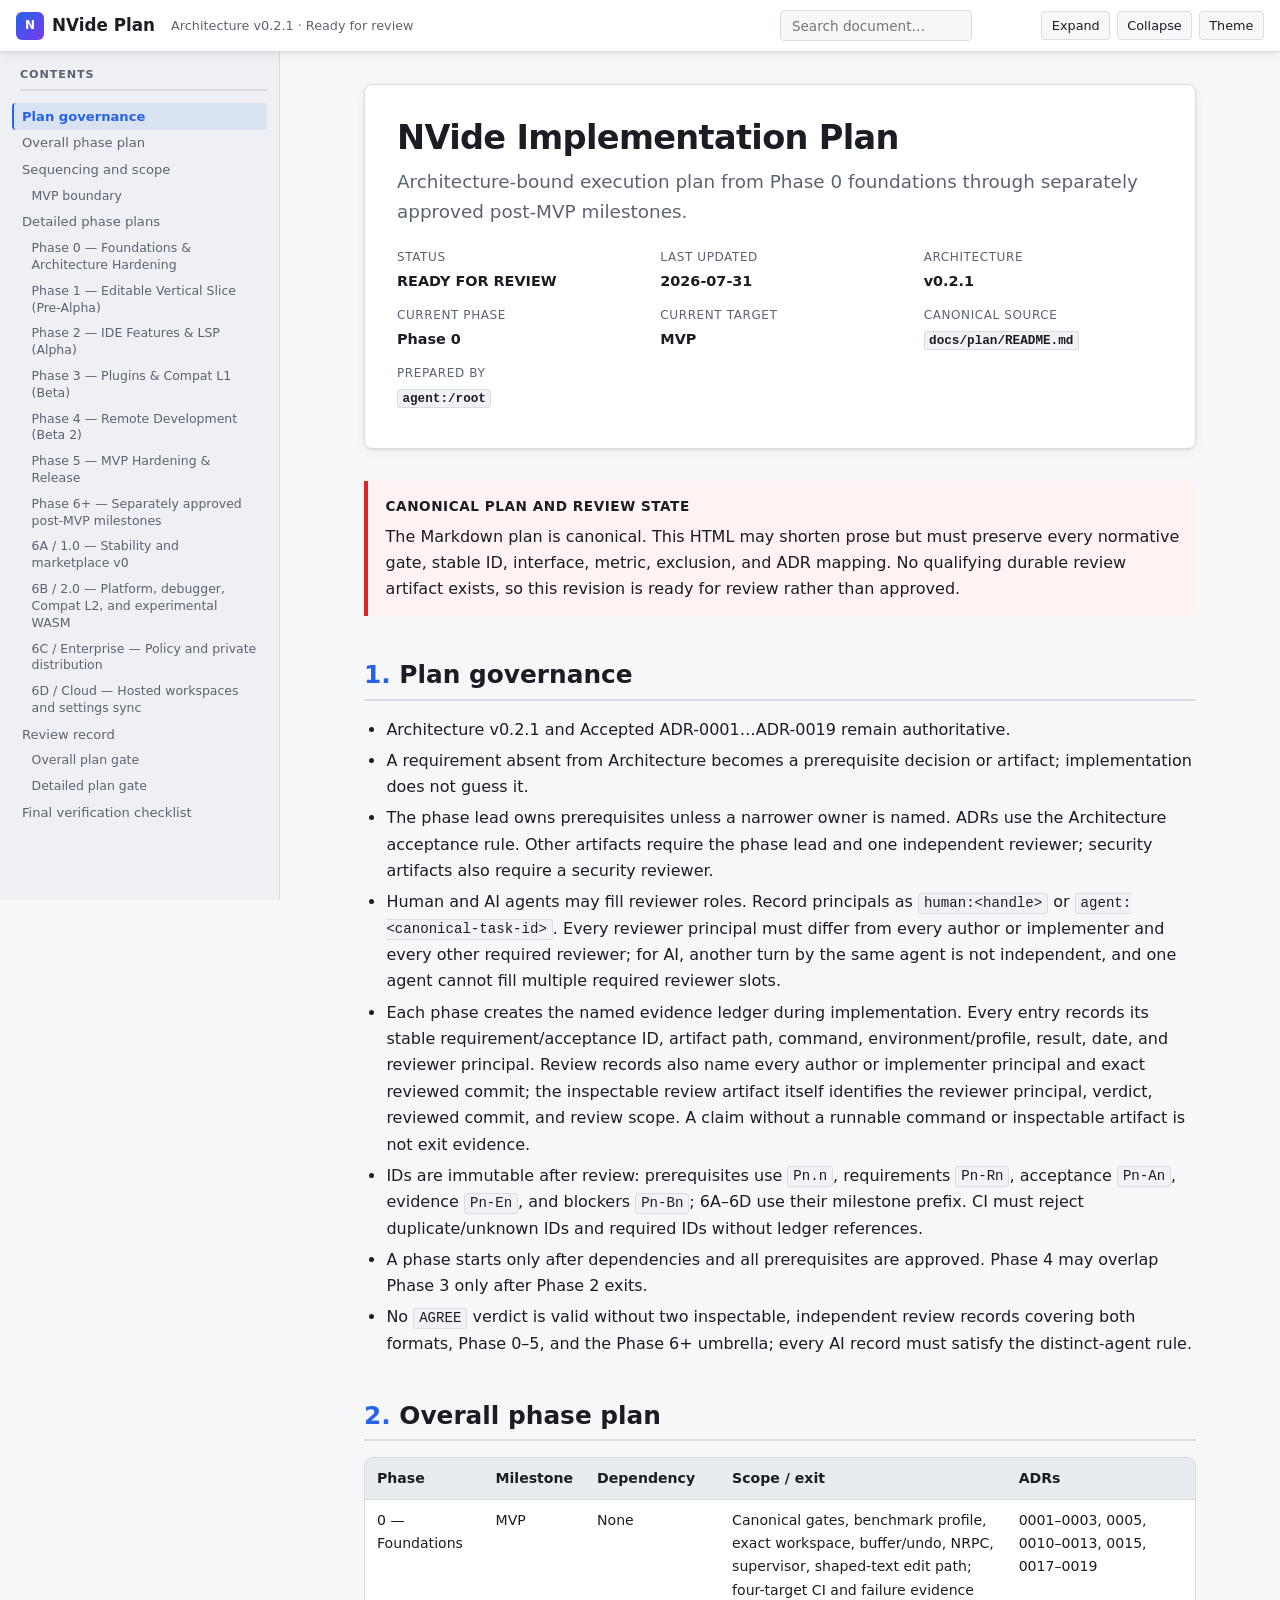
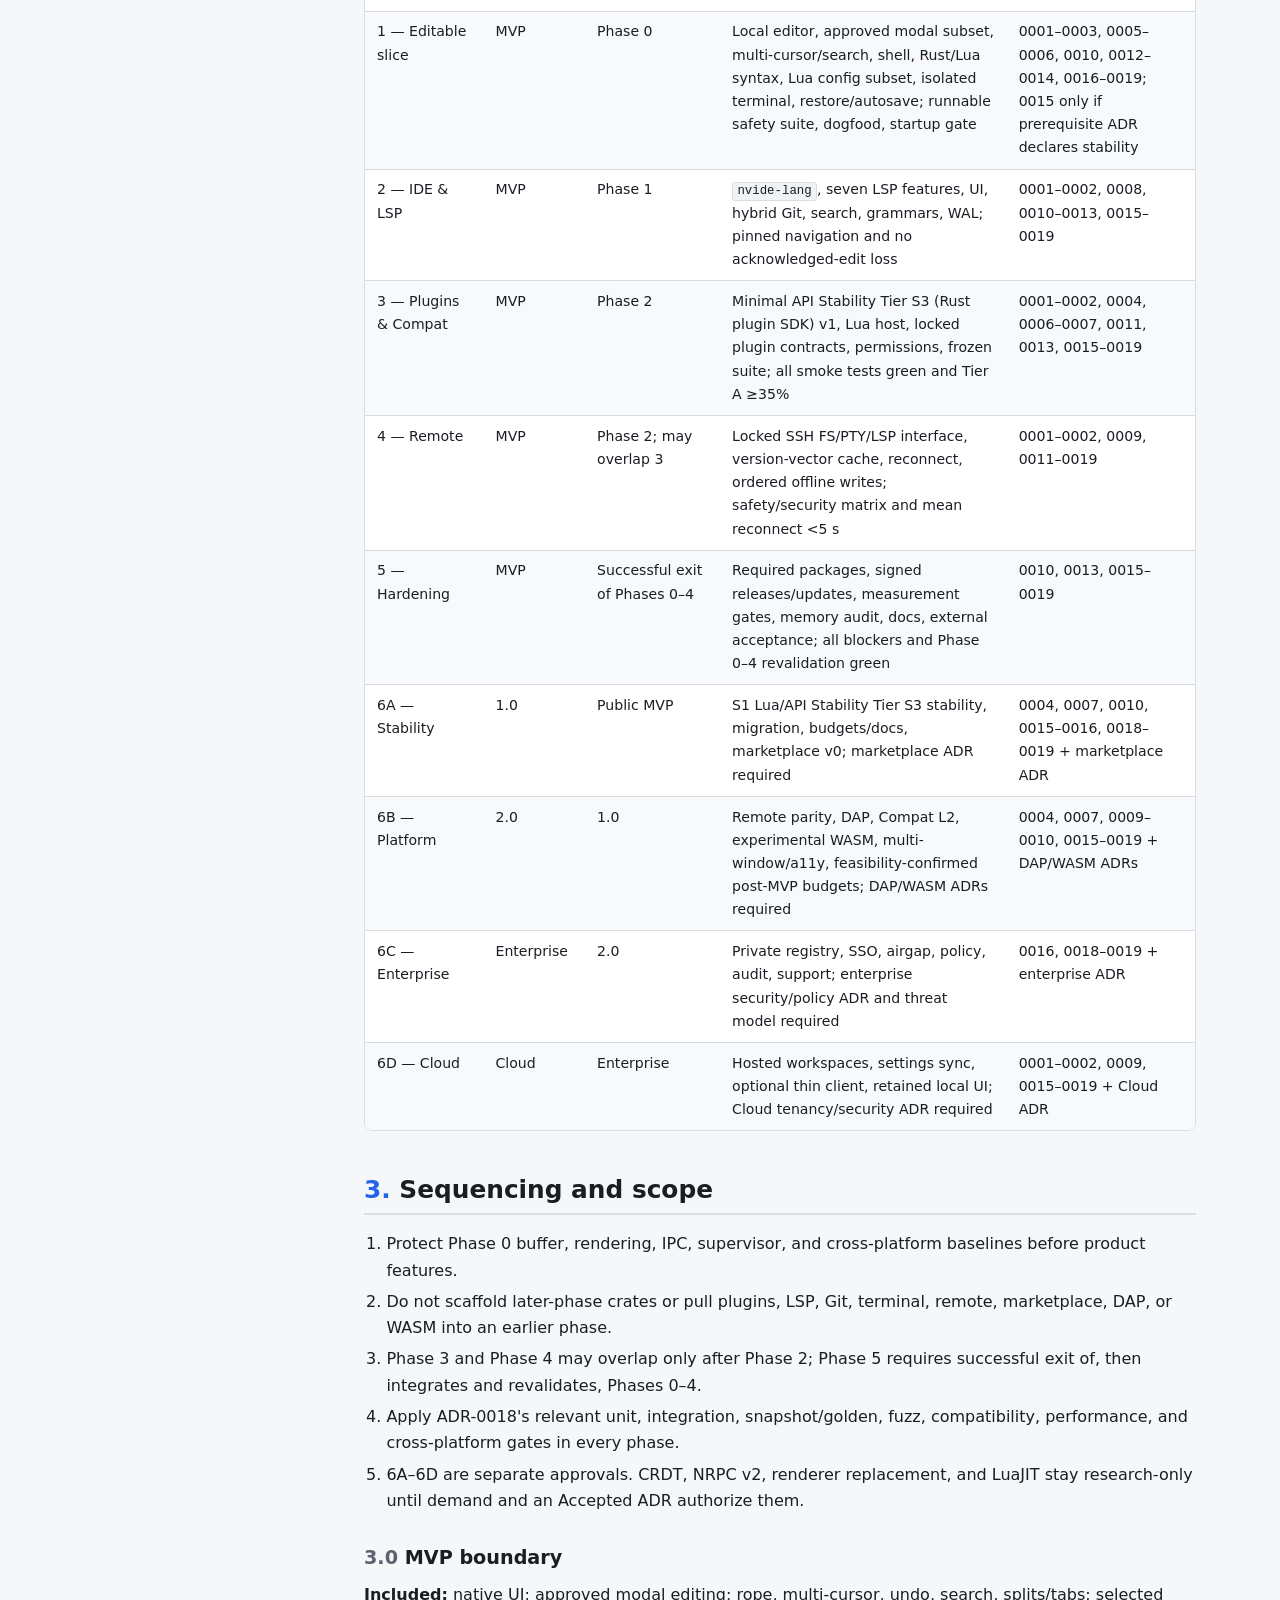
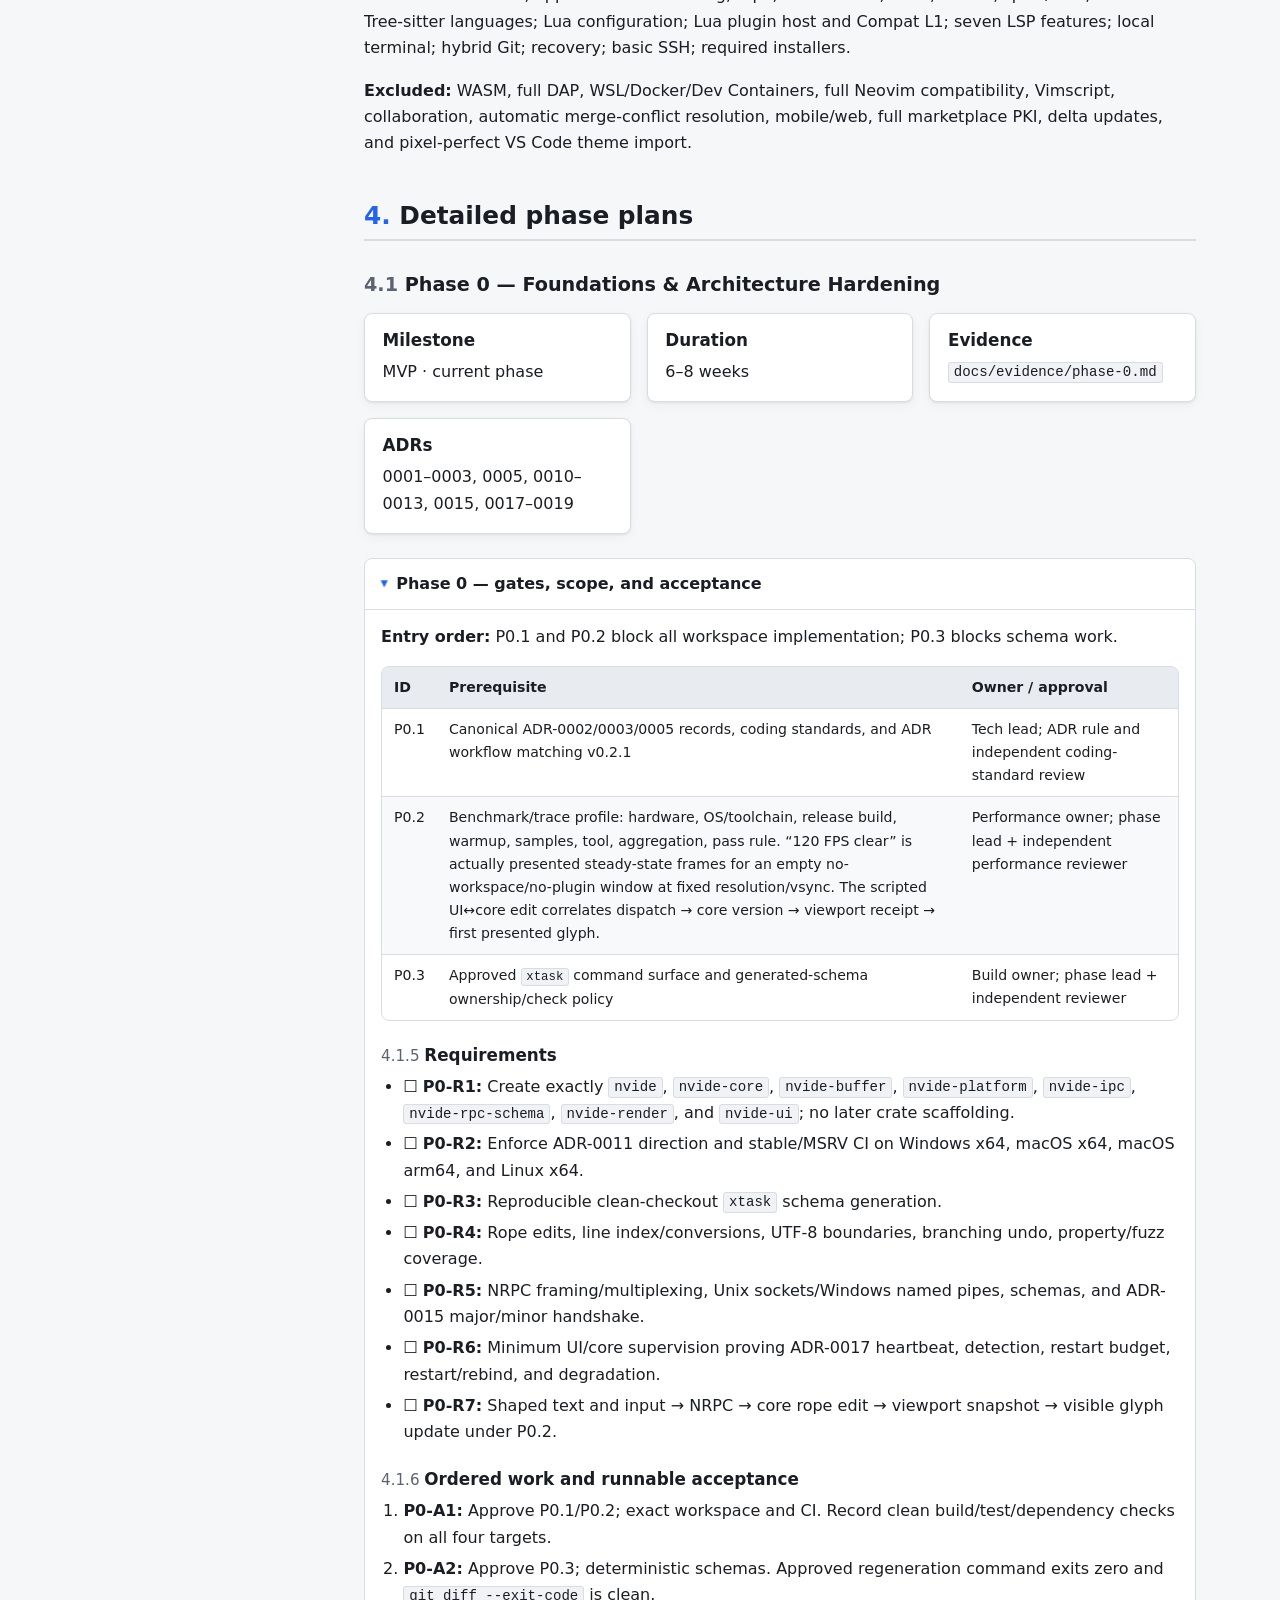
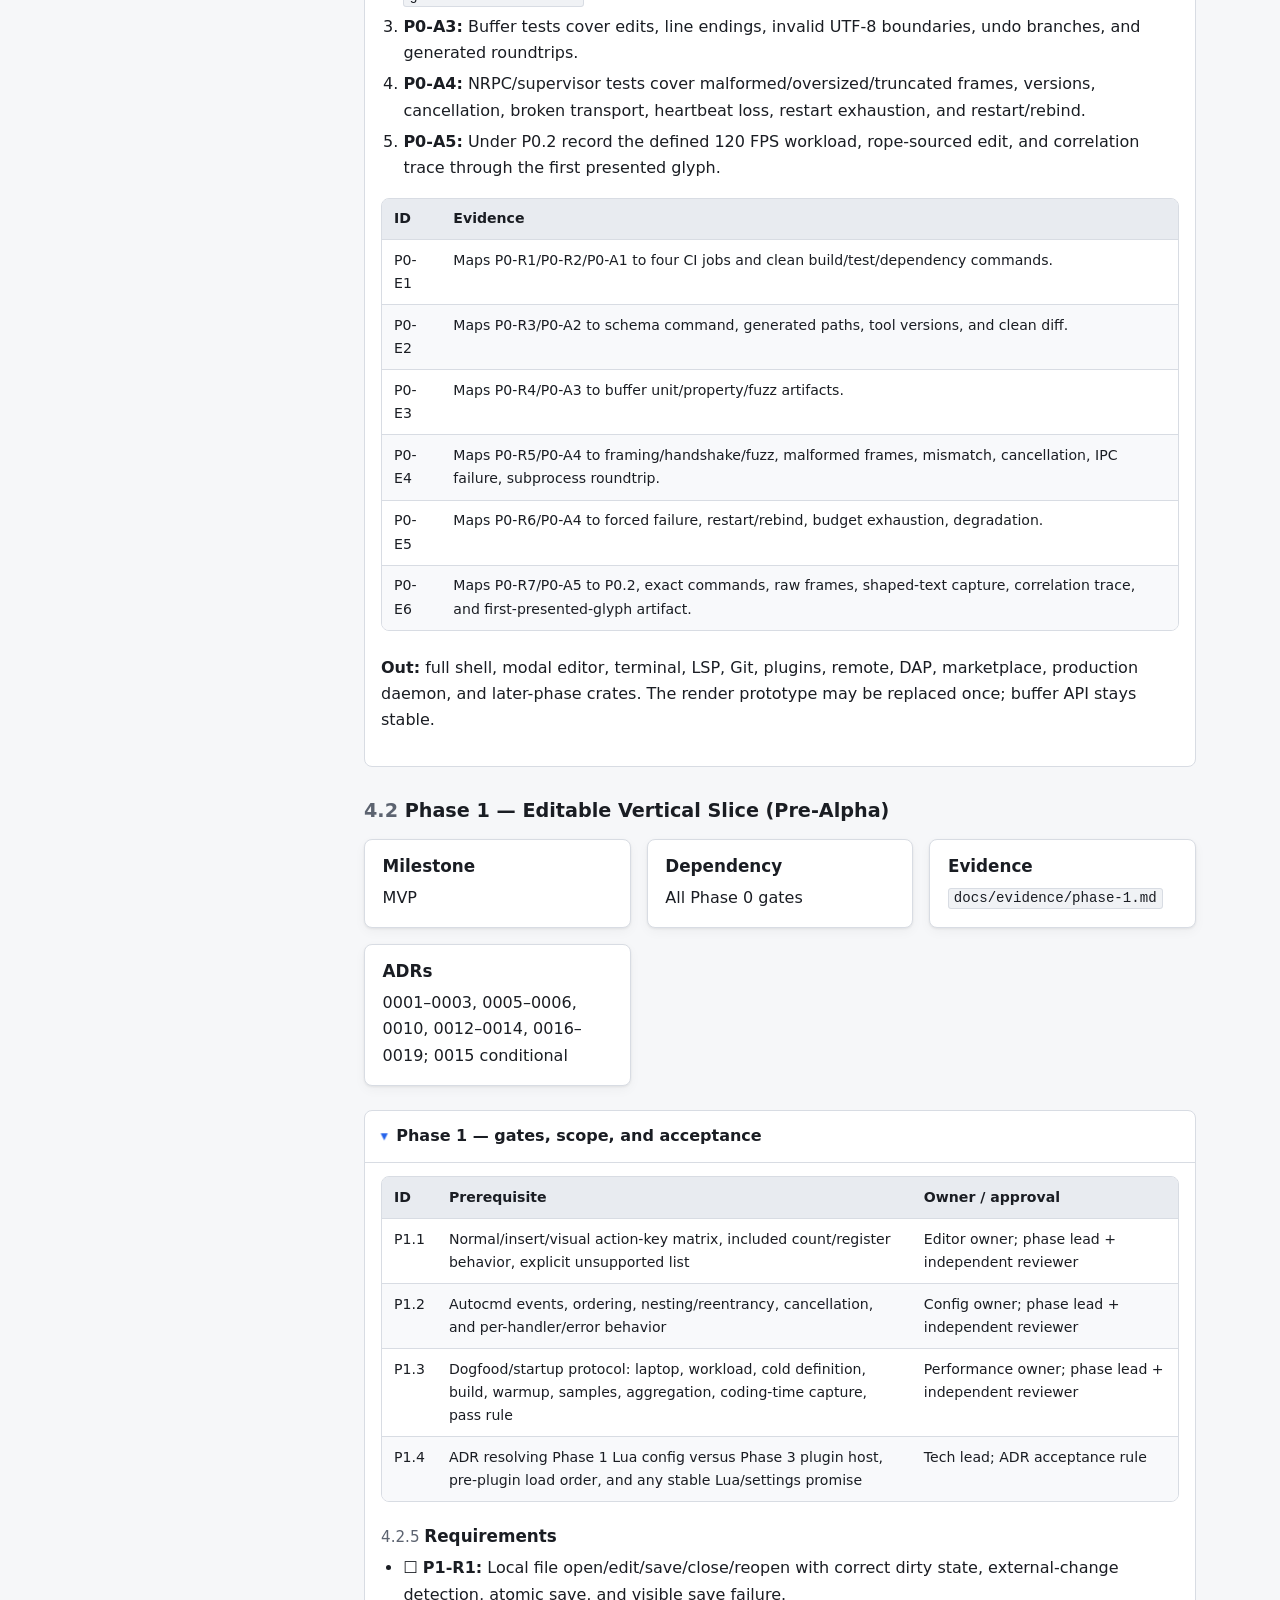
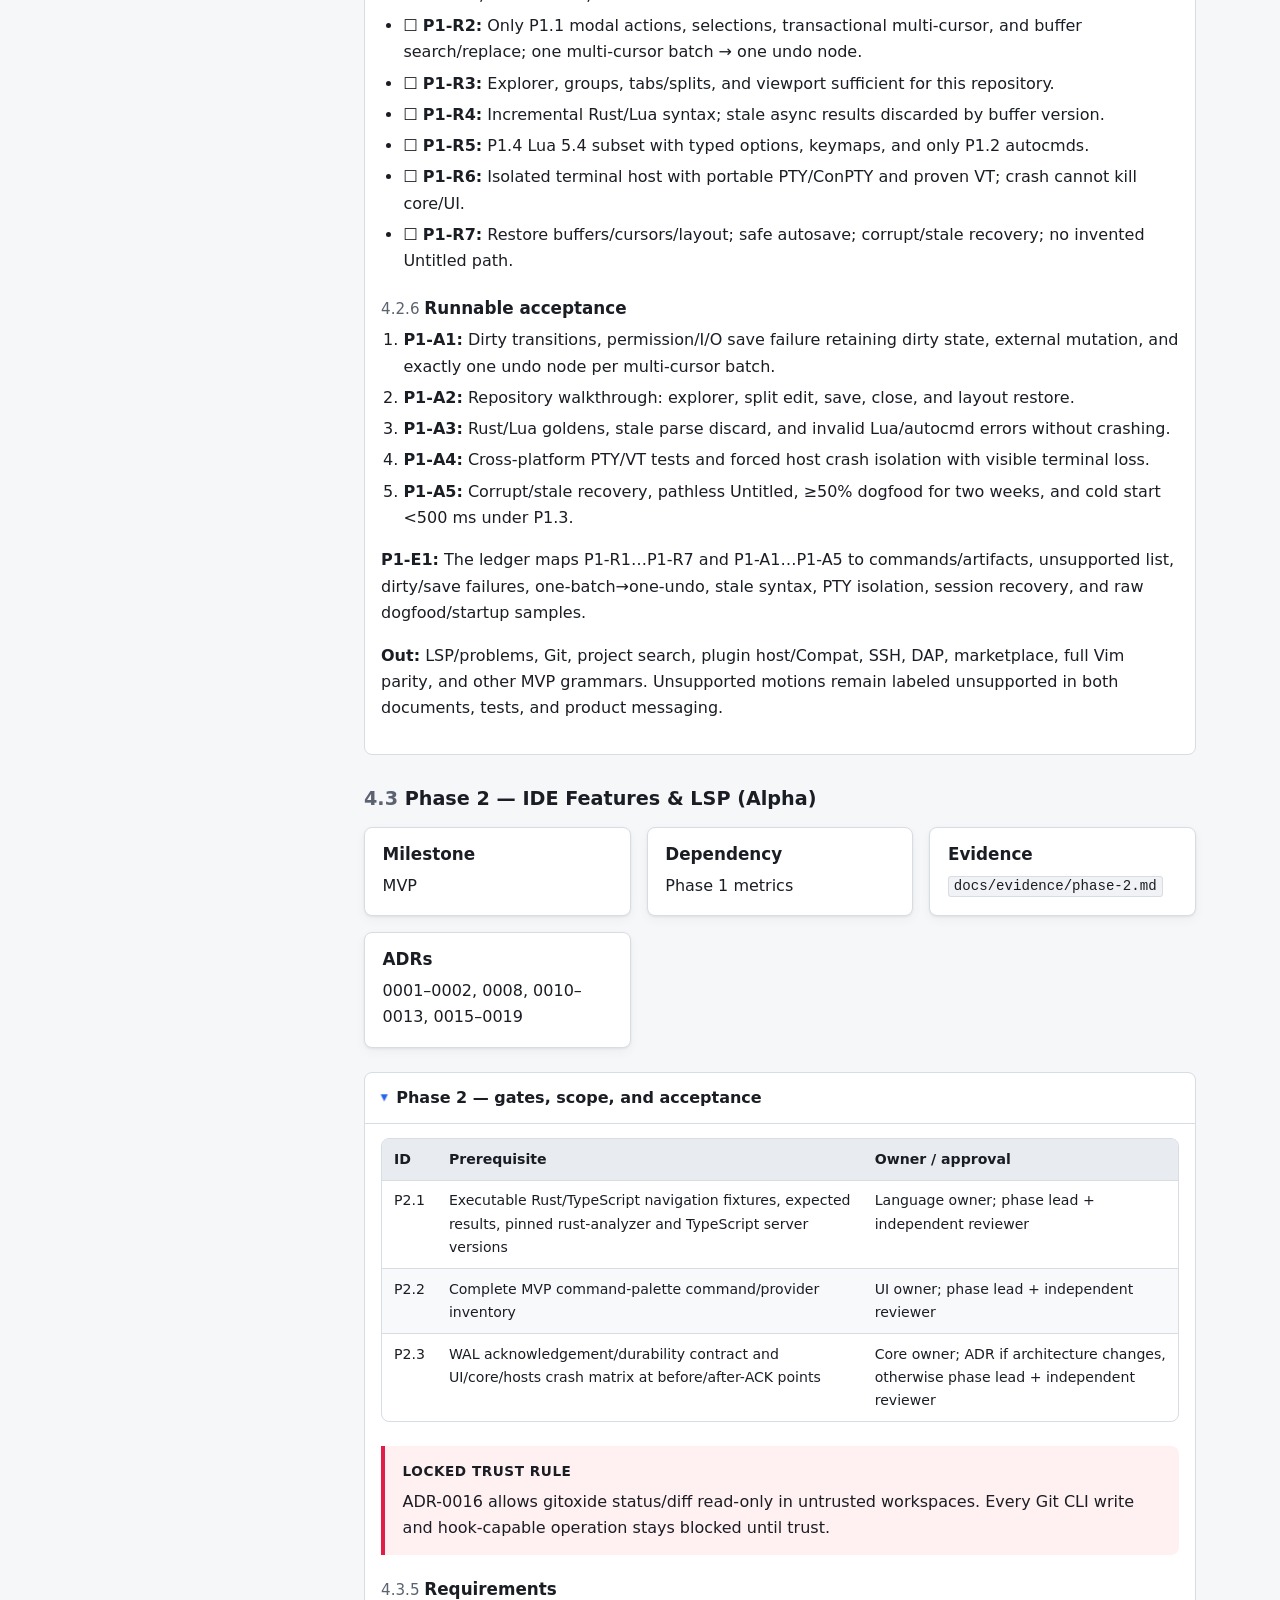
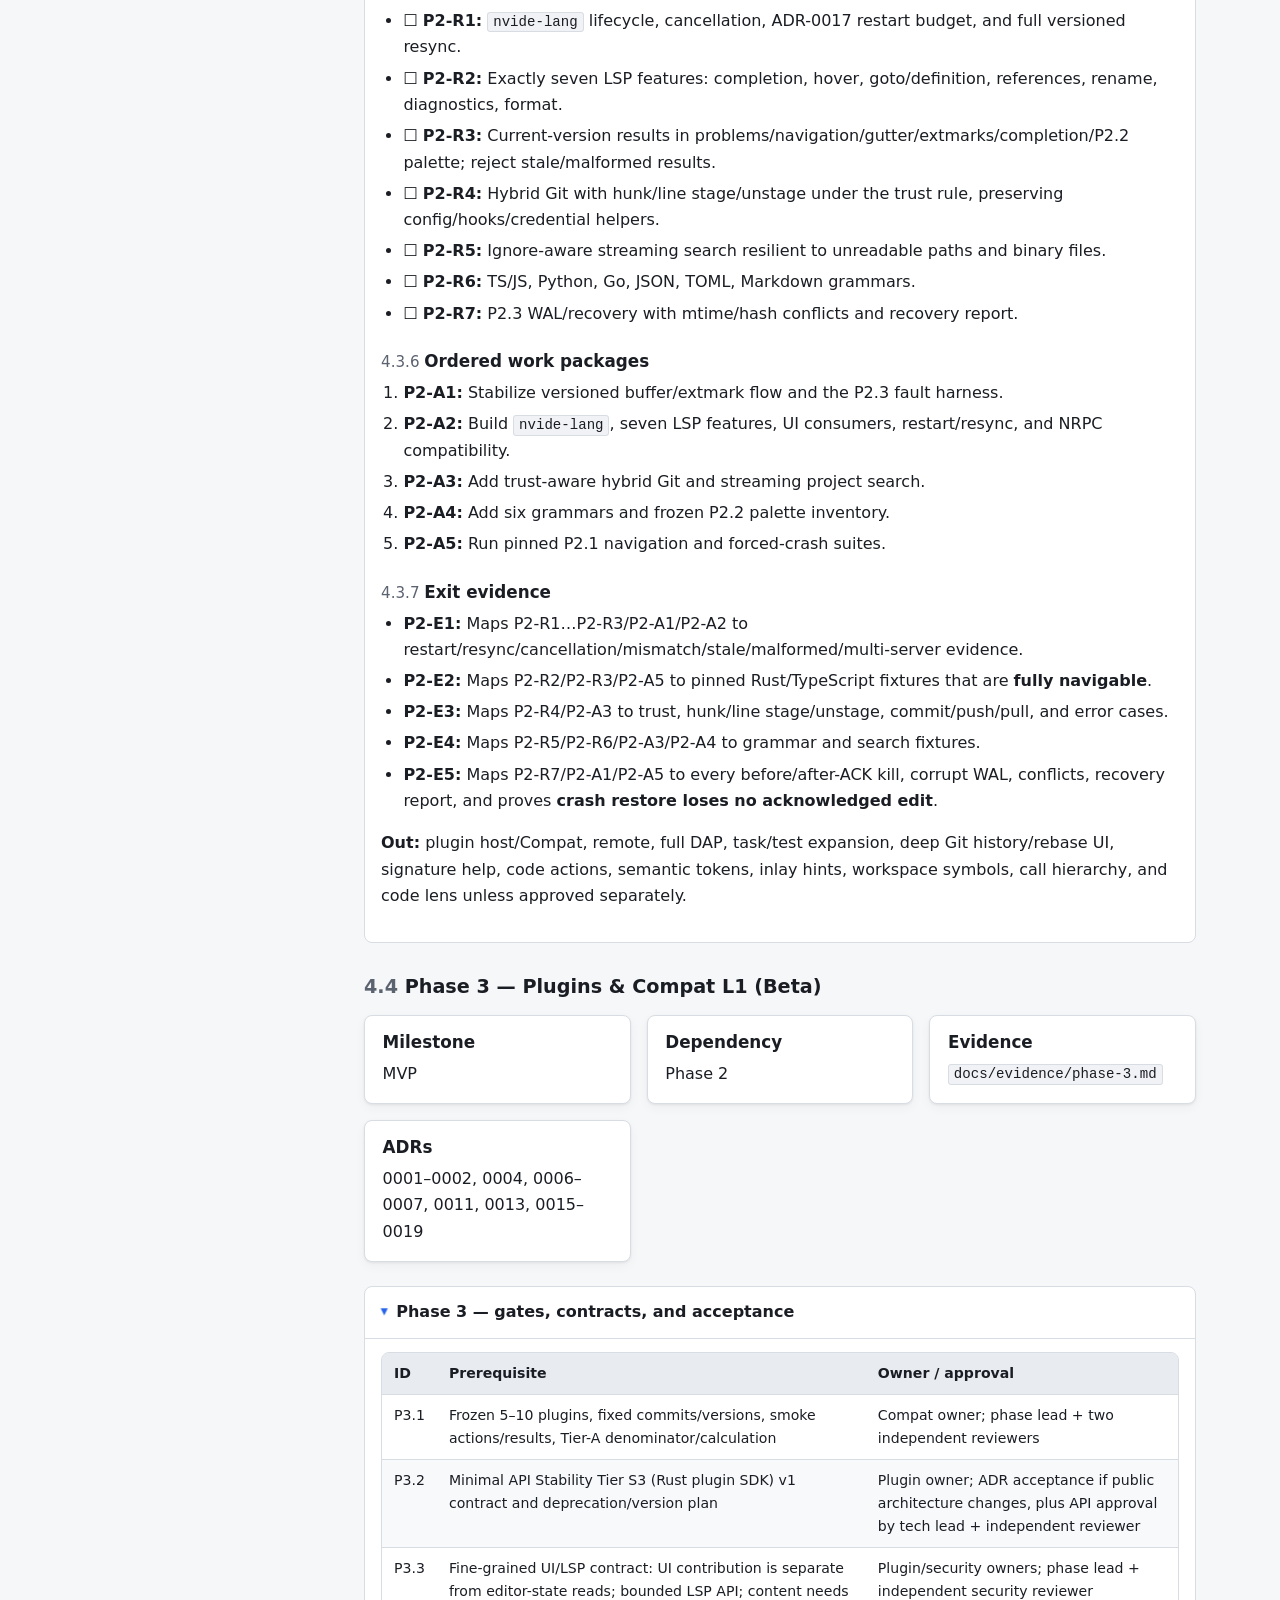
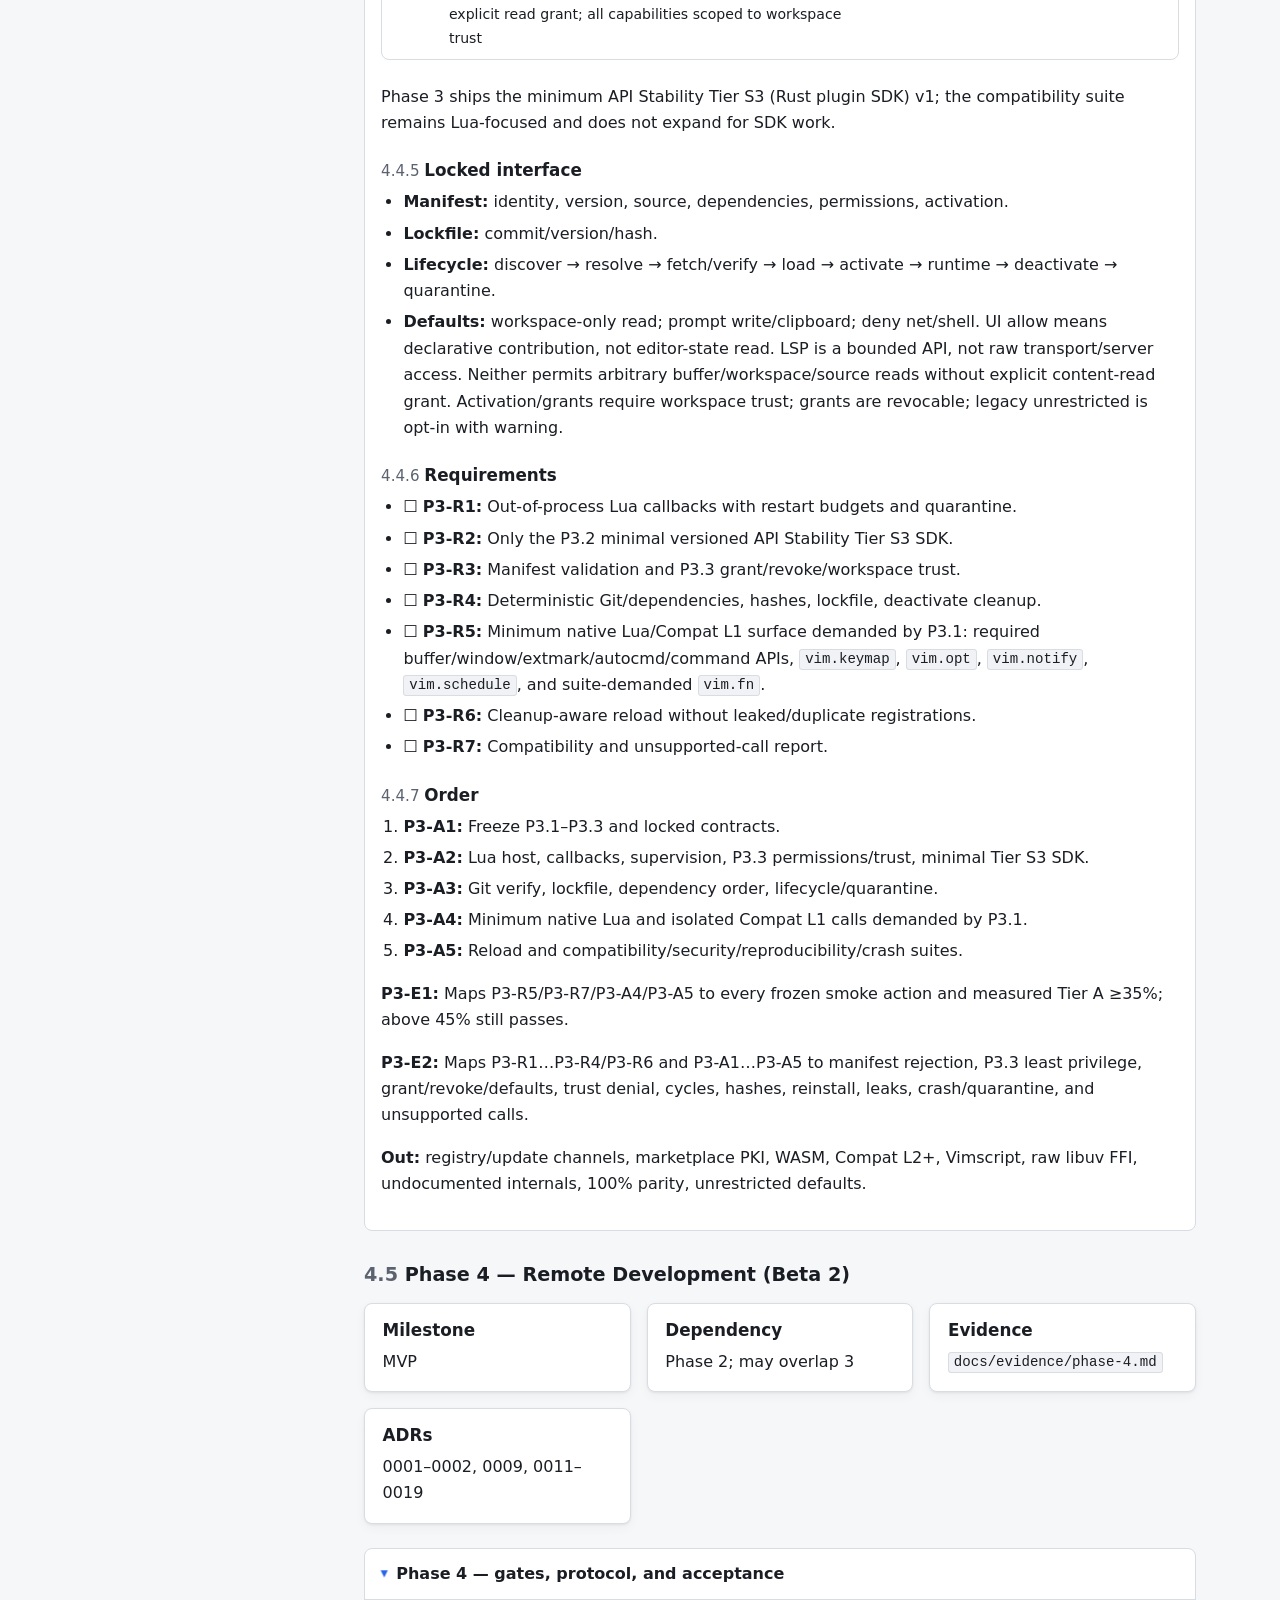
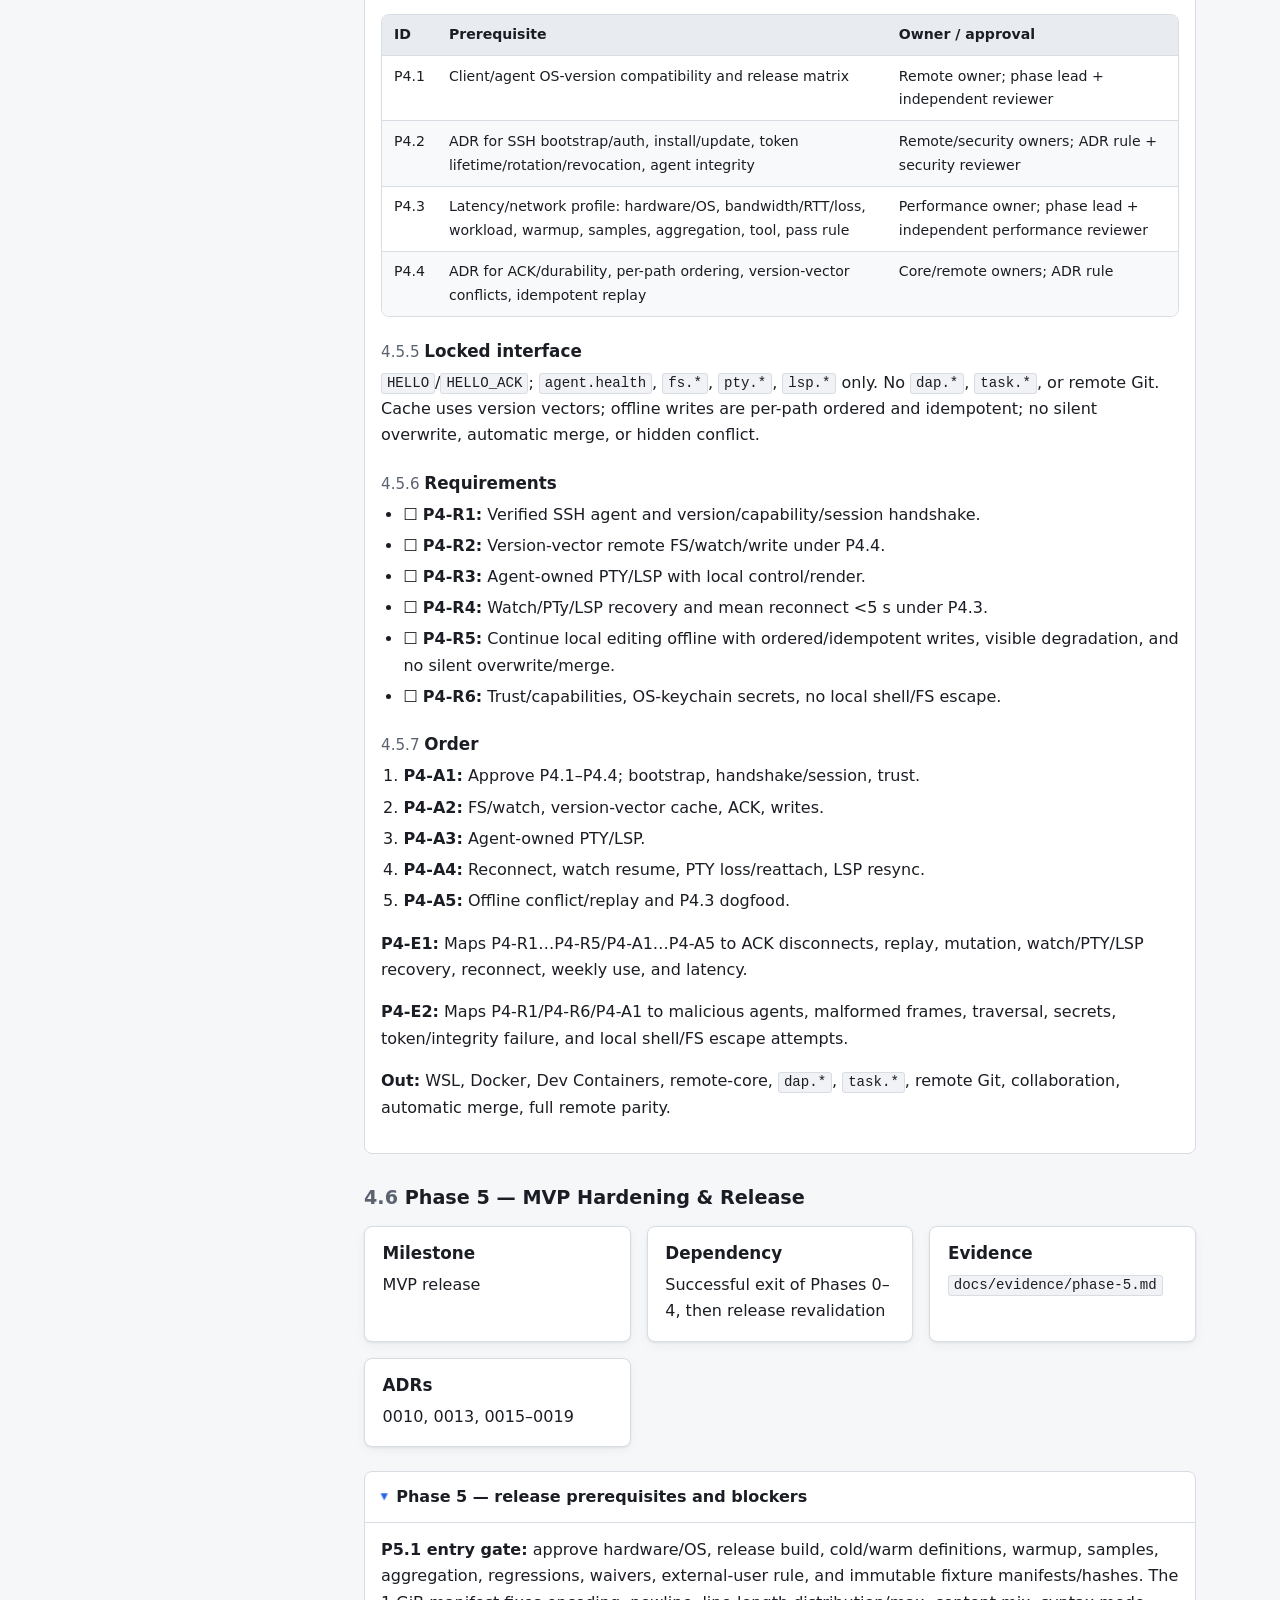
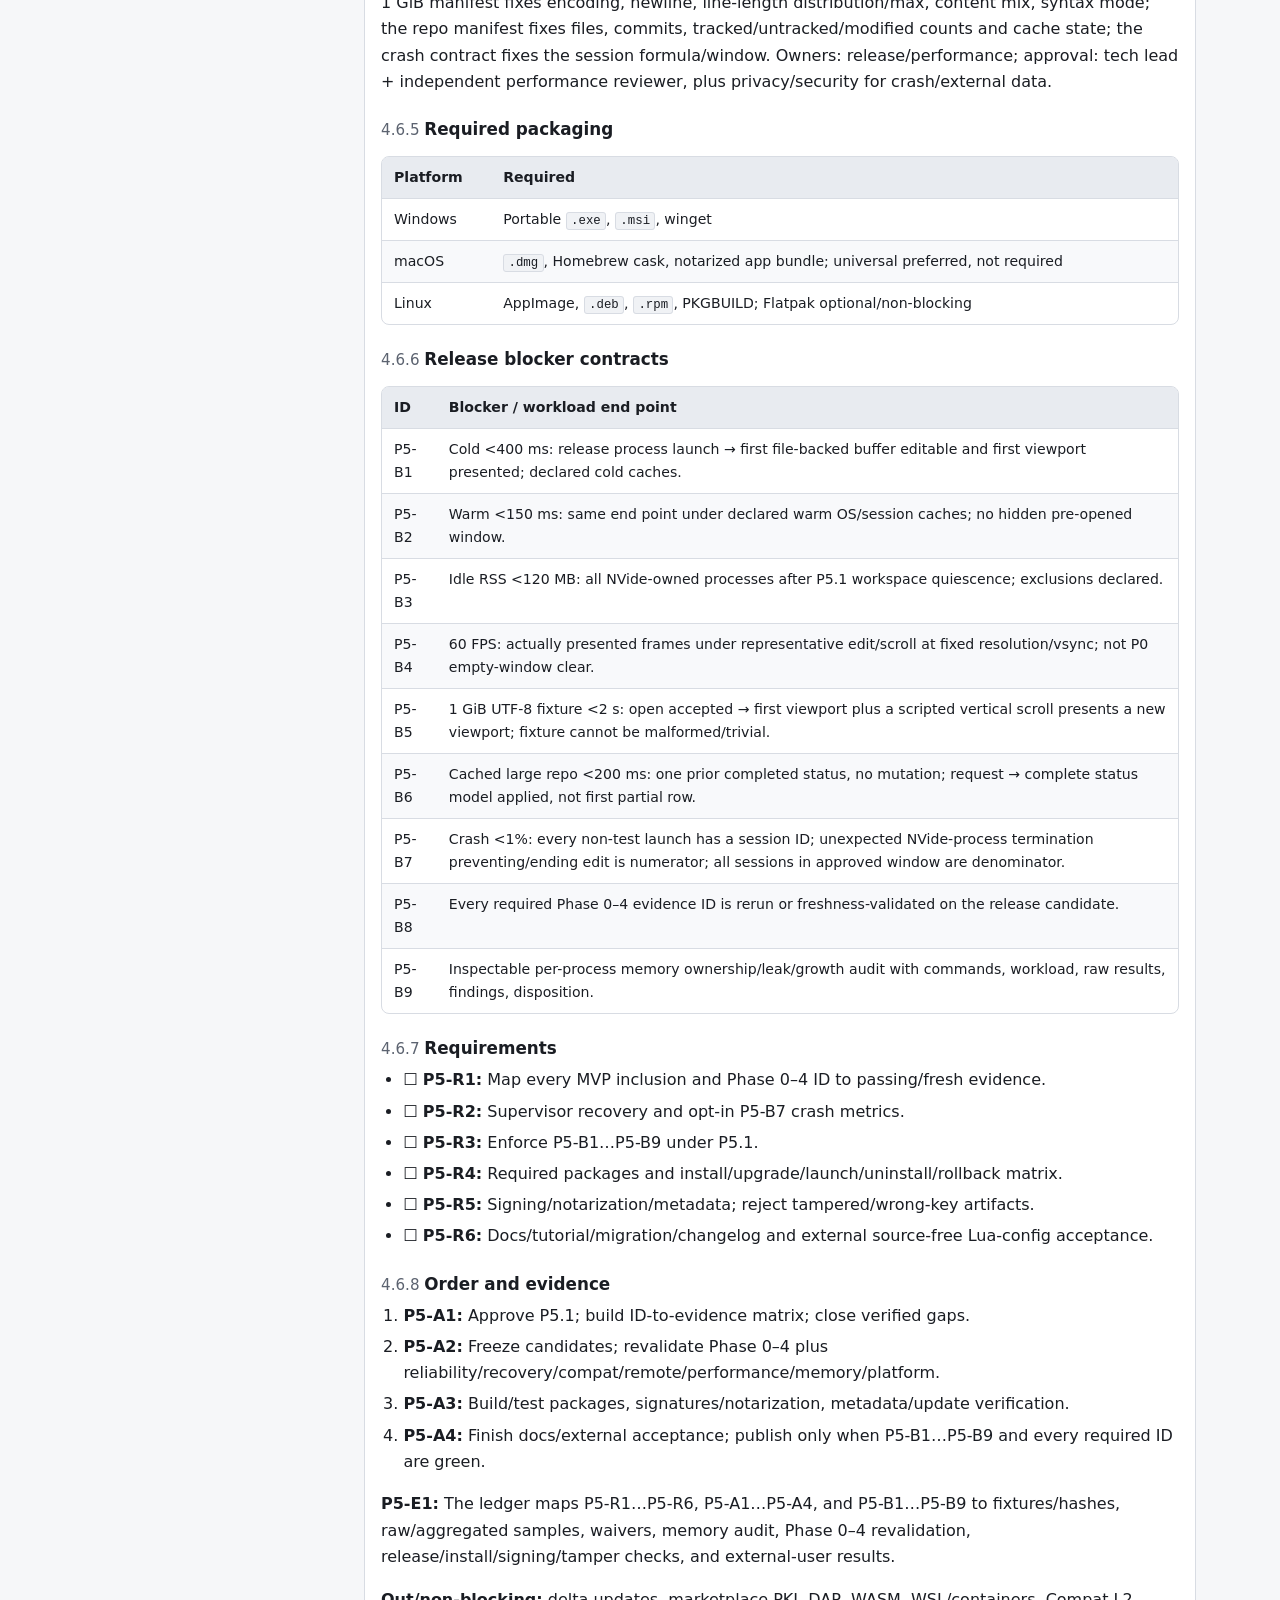
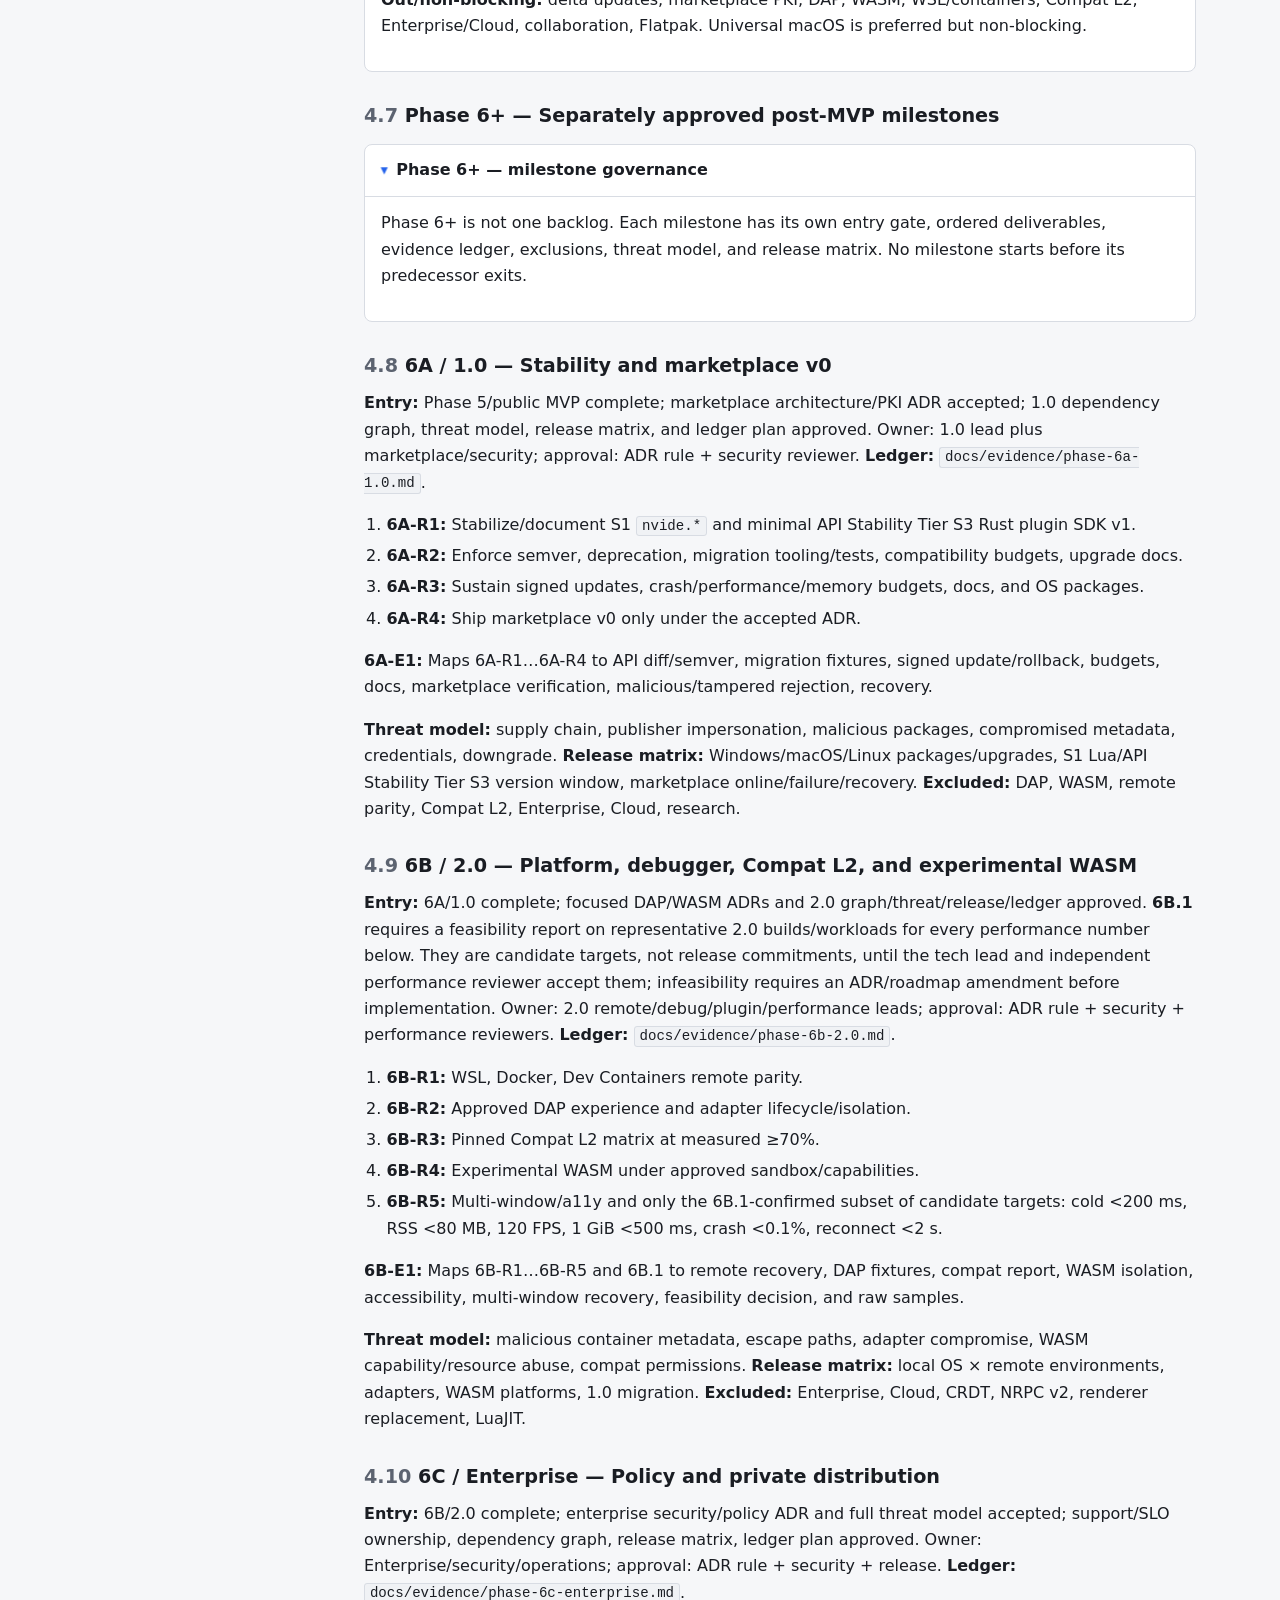
==== commit 71064490: "docs: allow independent AI reviewers" ====
--- a/docs/plan/index.html
+++ b/docs/plan/index.html
@@ -11,7 +11,7 @@
     <header class="doc-header">
       <button type="button" id="sidebar-toggle" class="icon-btn" aria-label="Toggle table of contents" aria-controls="sidebar" aria-expanded="false">☰</button>
       <a class="brand" href="#top"><span class="brand-mark">N</span><span>NVide Plan</span></a>
-      <span class="meta">Architecture v0.2.0 · Ready for review</span>
+      <span class="meta">Architecture v0.2.1 · Ready for review</span>
       <div class="spacer"></div>
       <div class="toolbar">
         <input type="search" id="search-input" placeholder="Search document…" aria-label="Search within document" autocomplete="off" />
@@ -33,29 +33,31 @@
             <p class="subtitle">Architecture-bound execution plan from Phase 0 foundations through separately approved post-MVP milestones.</p>
             <dl class="cover-grid">
               <div><dt>Status</dt><dd>READY FOR REVIEW</dd></div>
-              <div><dt>Last reviewed</dt><dd>2026-07-31</dd></div>
-              <div><dt>Architecture</dt><dd>v0.2.0</dd></div>
+              <div><dt>Last updated</dt><dd>2026-07-31</dd></div>
+              <div><dt>Architecture</dt><dd>v0.2.1</dd></div>
               <div><dt>Current phase</dt><dd>Phase 0</dd></div>
               <div><dt>Current target</dt><dd>MVP</dd></div>
               <div><dt>Canonical source</dt><dd><code>docs/plan/README.md</code></dd></div>
+              <div><dt>Prepared by</dt><dd><code>agent:/root</code></dd></div>
             </dl>
           </div>
 
           <div class="callout important">
             <div class="callout-title">Canonical plan and review state</div>
-            <p>The Markdown plan is canonical. This HTML may shorten prose but must preserve every normative gate, stable ID, interface, metric, exclusion, and ADR mapping. No durable external review artifact exists, so this revision is ready for review rather than approved.</p>
+            <p>The Markdown plan is canonical. This HTML may shorten prose but must preserve every normative gate, stable ID, interface, metric, exclusion, and ADR mapping. No qualifying durable review artifact exists, so this revision is ready for review rather than approved.</p>
           </div>
 
           <section>
             <h2 id="governance">Plan governance</h2>
             <ul>
-              <li>Architecture v0.2.0 and Accepted ADR-0001…ADR-0019 remain authoritative.</li>
+              <li>Architecture v0.2.1 and Accepted ADR-0001…ADR-0019 remain authoritative.</li>
               <li>A requirement absent from Architecture becomes a prerequisite decision or artifact; implementation does not guess it.</li>
               <li>The phase lead owns prerequisites unless a narrower owner is named. ADRs use the Architecture acceptance rule. Other artifacts require the phase lead and one independent reviewer; security artifacts also require a security reviewer.</li>
-              <li>Each phase creates the named evidence ledger during implementation. Every entry records its stable requirement/acceptance ID, artifact path, command, environment/profile, result, date, and reviewer. A claim without a runnable command or inspectable artifact is not exit evidence.</li>
+              <li>Human and AI agents may fill reviewer roles. Record principals as <code>human:&lt;handle&gt;</code> or <code>agent:&lt;canonical-task-id&gt;</code>. Every reviewer principal must differ from every author or implementer and every other required reviewer; for AI, another turn by the same agent is not independent, and one agent cannot fill multiple required reviewer slots.</li>
+              <li>Each phase creates the named evidence ledger during implementation. Every entry records its stable requirement/acceptance ID, artifact path, command, environment/profile, result, date, and reviewer principal. Review records also name every author or implementer principal and exact reviewed commit; the inspectable review artifact itself identifies the reviewer principal, verdict, reviewed commit, and review scope. A claim without a runnable command or inspectable artifact is not exit evidence.</li>
               <li>IDs are immutable after review: prerequisites use <code>Pn.n</code>, requirements <code>Pn-Rn</code>, acceptance <code>Pn-An</code>, evidence <code>Pn-En</code>, and blockers <code>Pn-Bn</code>; 6A–6D use their milestone prefix. CI must reject duplicate/unknown IDs and required IDs without ledger references.</li>
               <li>A phase starts only after dependencies and all prerequisites are approved. Phase 4 may overlap Phase 3 only after Phase 2 exits.</li>
-              <li>No <code>AGREE</code> verdict is valid without two inspectable, independent review records covering both formats, Phase 0–5, and the Phase 6+ umbrella.</li>
+              <li>No <code>AGREE</code> verdict is valid without two inspectable, independent review records covering both formats, Phase 0–5, and the Phase 6+ umbrella; every AI record must satisfy the distinct-agent rule.</li>
             </ul>
           </section>
 
@@ -110,9 +112,9 @@
                 <div class="details-body">
                   <p><strong>Entry order:</strong> P0.1 and P0.2 block all workspace implementation; P0.3 blocks schema work.</p>
                   <div class="table-wrap"><table><thead><tr><th>ID</th><th>Prerequisite</th><th>Owner / approval</th></tr></thead><tbody>
-                    <tr><td>P0.1</td><td>Canonical ADR-0002/0003/0005 records, coding standards, and ADR workflow matching v0.2.0</td><td>Tech lead; ADR rule and independent coding-standard review</td></tr>
-                    <tr><td>P0.2</td><td>Benchmark/trace profile: hardware, OS/toolchain, release build, warmup, samples, tool, aggregation, pass rule. “120 FPS clear” is actually presented steady-state frames for an empty no-workspace/no-plugin window at fixed resolution/vsync. The scripted UI↔core edit correlates dispatch → core version → viewport receipt → first presented glyph.</td><td>Performance owner; phase lead + performance reviewer</td></tr>
-                    <tr><td>P0.3</td><td>Approved <code>xtask</code> command surface and generated-schema ownership/check policy</td><td>Build owner; phase lead + reviewer</td></tr>
+                    <tr><td>P0.1</td><td>Canonical ADR-0002/0003/0005 records, coding standards, and ADR workflow matching v0.2.1</td><td>Tech lead; ADR rule and independent coding-standard review</td></tr>
+                    <tr><td>P0.2</td><td>Benchmark/trace profile: hardware, OS/toolchain, release build, warmup, samples, tool, aggregation, pass rule. “120 FPS clear” is actually presented steady-state frames for an empty no-workspace/no-plugin window at fixed resolution/vsync. The scripted UI↔core edit correlates dispatch → core version → viewport receipt → first presented glyph.</td><td>Performance owner; phase lead + independent performance reviewer</td></tr>
+                    <tr><td>P0.3</td><td>Approved <code>xtask</code> command surface and generated-schema ownership/check policy</td><td>Build owner; phase lead + independent reviewer</td></tr>
                   </tbody></table></div>
                   <h4>Requirements</h4>
                   <ul>
@@ -157,9 +159,9 @@
                 <summary>Phase 1 — gates, scope, and acceptance</summary>
                 <div class="details-body">
                   <div class="table-wrap"><table><thead><tr><th>ID</th><th>Prerequisite</th><th>Owner / approval</th></tr></thead><tbody>
-                    <tr><td>P1.1</td><td>Normal/insert/visual action-key matrix, included count/register behavior, explicit unsupported list</td><td>Editor owner; phase lead + reviewer</td></tr>
-                    <tr><td>P1.2</td><td>Autocmd events, ordering, nesting/reentrancy, cancellation, and per-handler/error behavior</td><td>Config owner; phase lead + reviewer</td></tr>
-                    <tr><td>P1.3</td><td>Dogfood/startup protocol: laptop, workload, cold definition, build, warmup, samples, aggregation, coding-time capture, pass rule</td><td>Performance owner; phase lead + reviewer</td></tr>
+                    <tr><td>P1.1</td><td>Normal/insert/visual action-key matrix, included count/register behavior, explicit unsupported list</td><td>Editor owner; phase lead + independent reviewer</td></tr>
+                    <tr><td>P1.2</td><td>Autocmd events, ordering, nesting/reentrancy, cancellation, and per-handler/error behavior</td><td>Config owner; phase lead + independent reviewer</td></tr>
+                    <tr><td>P1.3</td><td>Dogfood/startup protocol: laptop, workload, cold definition, build, warmup, samples, aggregation, coding-time capture, pass rule</td><td>Performance owner; phase lead + independent reviewer</td></tr>
                     <tr><td>P1.4</td><td>ADR resolving Phase 1 Lua config versus Phase 3 plugin host, pre-plugin load order, and any stable Lua/settings promise</td><td>Tech lead; ADR acceptance rule</td></tr>
                   </tbody></table></div>
                   <h4>Requirements</h4>
@@ -198,9 +200,9 @@
                 <summary>Phase 2 — gates, scope, and acceptance</summary>
                 <div class="details-body">
                   <div class="table-wrap"><table><thead><tr><th>ID</th><th>Prerequisite</th><th>Owner / approval</th></tr></thead><tbody>
-                    <tr><td>P2.1</td><td>Executable Rust/TypeScript navigation fixtures, expected results, pinned rust-analyzer and TypeScript server versions</td><td>Language owner; phase lead + reviewer</td></tr>
-                    <tr><td>P2.2</td><td>Complete MVP command-palette command/provider inventory</td><td>UI owner; phase lead + reviewer</td></tr>
-                    <tr><td>P2.3</td><td>WAL acknowledgement/durability contract and UI/core/hosts crash matrix at before/after-ACK points</td><td>Core owner; ADR if architecture changes, otherwise phase lead + reviewer</td></tr>
+                    <tr><td>P2.1</td><td>Executable Rust/TypeScript navigation fixtures, expected results, pinned rust-analyzer and TypeScript server versions</td><td>Language owner; phase lead + independent reviewer</td></tr>
+                    <tr><td>P2.2</td><td>Complete MVP command-palette command/provider inventory</td><td>UI owner; phase lead + independent reviewer</td></tr>
+                    <tr><td>P2.3</td><td>WAL acknowledgement/durability contract and UI/core/hosts crash matrix at before/after-ACK points</td><td>Core owner; ADR if architecture changes, otherwise phase lead + independent reviewer</td></tr>
                   </tbody></table></div>
                   <div class="callout security"><div class="callout-title">Locked trust rule</div><p>ADR-0016 allows gitoxide status/diff read-only in untrusted workspaces. Every Git CLI write and hook-capable operation stays blocked until trust.</p></div>
                   <h4>Requirements</h4>
@@ -246,7 +248,7 @@
                 <summary>Phase 3 — gates, contracts, and acceptance</summary>
                 <div class="details-body">
                   <div class="table-wrap"><table><thead><tr><th>ID</th><th>Prerequisite</th><th>Owner / approval</th></tr></thead><tbody>
-                    <tr><td>P3.1</td><td>Frozen 5–10 plugins, fixed commits/versions, smoke actions/results, Tier-A denominator/calculation</td><td>Compat owner; phase lead + two reviewers</td></tr>
+                    <tr><td>P3.1</td><td>Frozen 5–10 plugins, fixed commits/versions, smoke actions/results, Tier-A denominator/calculation</td><td>Compat owner; phase lead + two independent reviewers</td></tr>
                     <tr><td>P3.2</td><td>Minimal API Stability Tier S3 (Rust plugin SDK) v1 contract and deprecation/version plan</td><td>Plugin owner; ADR acceptance if public architecture changes, plus API approval by tech lead + independent reviewer</td></tr>
                     <tr><td>P3.3</td><td>Fine-grained UI/LSP contract: UI contribution is separate from editor-state reads; bounded LSP API; content needs explicit read grant; all capabilities scoped to workspace trust</td><td>Plugin/security owners; phase lead + independent security reviewer</td></tr>
                   </tbody></table></div>
@@ -295,7 +297,7 @@
                 <summary>Phase 4 — gates, protocol, and acceptance</summary>
                 <div class="details-body">
                   <div class="table-wrap"><table><thead><tr><th>ID</th><th>Prerequisite</th><th>Owner / approval</th></tr></thead><tbody>
-                    <tr><td>P4.1</td><td>Client/agent OS-version compatibility and release matrix</td><td>Remote owner; phase lead + reviewer</td></tr>
+                    <tr><td>P4.1</td><td>Client/agent OS-version compatibility and release matrix</td><td>Remote owner; phase lead + independent reviewer</td></tr>
                     <tr><td>P4.2</td><td>ADR for SSH bootstrap/auth, install/update, token lifetime/rotation/revocation, agent integrity</td><td>Remote/security owners; ADR rule + security reviewer</td></tr>
                     <tr><td>P4.3</td><td>Latency/network profile: hardware/OS, bandwidth/RTT/loss, workload, warmup, samples, aggregation, tool, pass rule</td><td>Performance owner; phase lead + independent performance reviewer</td></tr>
                     <tr><td>P4.4</td><td>ADR for ACK/durability, per-path ordering, version-vector conflicts, idempotent replay</td><td>Core/remote owners; ADR rule</td></tr>
@@ -337,7 +339,7 @@
               <details open>
                 <summary>Phase 5 — release prerequisites and blockers</summary>
                 <div class="details-body">
-                  <p><strong>P5.1 entry gate:</strong> approve hardware/OS, release build, cold/warm definitions, warmup, samples, aggregation, regressions, waivers, external-user rule, and immutable fixture manifests/hashes. The 1 GiB manifest fixes encoding, newline, line-length distribution/max, content mix, syntax mode; the repo manifest fixes files, commits, tracked/untracked/modified counts and cache state; the crash contract fixes the session formula/window. Owners: release/performance; approval: tech lead + performance reviewer, plus privacy/security for crash/external data.</p>
+                  <p><strong>P5.1 entry gate:</strong> approve hardware/OS, release build, cold/warm definitions, warmup, samples, aggregation, regressions, waivers, external-user rule, and immutable fixture manifests/hashes. The 1 GiB manifest fixes encoding, newline, line-length distribution/max, content mix, syntax mode; the repo manifest fixes files, commits, tracked/untracked/modified counts and cache state; the crash contract fixes the session formula/window. Owners: release/performance; approval: tech lead + independent performance reviewer, plus privacy/security for crash/external data.</p>
                   <h4>Required packaging</h4>
                   <div class="table-wrap"><table><thead><tr><th>Platform</th><th>Required</th></tr></thead><tbody>
                     <tr><td>Windows</td><td>Portable <code>.exe</code>, <code>.msi</code>, winget</td></tr>
@@ -449,16 +451,17 @@
 
           <section>
             <h2 id="reviews">Review record</h2>
-            <p>No durable external review artifact is recorded. Prior AI review output is an internal check, not approval evidence. This revision is <code>READY FOR REVIEW</code>; inspectable independent records are required before any <code>AGREE</code>.</p>
+            <p>No qualifying durable review artifact is recorded. Prior AI review output without an inspectable artifact that identifies the reviewer principal, verdict, reviewed commit, and review scope, or without distinct-agent proof, is an internal quality check rather than approval evidence. This revision is <code>READY FOR REVIEW</code>; eligible reviewers must independently inspect both files before any <code>AGREE</code>.</p>
             <article>
               <h3 id="overall-review">Overall plan gate</h3>
-              <div class="table-wrap"><table><thead><tr><th>Reviewer</th><th>Markdown</th><th>HTML</th><th>Final</th></tr></thead><tbody>
-                <tr><td>Reviewer 1 — unassigned</td><td>PENDING</td><td>PENDING</td><td>PENDING</td></tr>
-                <tr><td>Reviewer 2 — unassigned</td><td>PENDING</td><td>PENDING</td><td>PENDING</td></tr>
+              <div class="table-wrap"><table><thead><tr><th>Slot</th><th>Reviewer principal</th><th>Markdown</th><th>HTML</th><th>UTC date</th><th>Reviewed commit</th><th>Artifact</th><th>Final</th></tr></thead><tbody>
+                <tr><td>Reviewer 1</td><td>PENDING</td><td>PENDING</td><td>PENDING</td><td>PENDING</td><td>PENDING</td><td>PENDING</td><td>PENDING</td></tr>
+                <tr><td>Reviewer 2</td><td>PENDING</td><td>PENDING</td><td>PENDING</td><td>PENDING</td><td>PENDING</td><td>PENDING</td><td>PENDING</td></tr>
               </tbody></table></div>
             </article>
             <article>
               <h3 id="detailed-review">Detailed plan gate</h3>
+              <p><code>Reviewer 1</code> and <code>Reviewer 2</code> refer to the principals, reviewed commit, and artifacts in the overall gate. A detailed verdict is invalid when that binding is missing or violates the distinct-agent rule.</p>
               <div class="table-wrap"><table><thead><tr><th>Reviewer / format</th><th>Phase 0</th><th>Phase 1</th><th>Phase 2</th><th>Phase 3</th><th>Phase 4</th><th>Phase 5</th><th>Phase 6+</th></tr></thead><tbody>
                 <tr><td>Reviewer 1 / Markdown</td><td>PENDING</td><td>PENDING</td><td>PENDING</td><td>PENDING</td><td>PENDING</td><td>PENDING</td><td>PENDING</td></tr>
                 <tr><td>Reviewer 1 / HTML</td><td>PENDING</td><td>PENDING</td><td>PENDING</td><td>PENDING</td><td>PENDING</td><td>PENDING</td><td>PENDING</td></tr>
@@ -476,12 +479,12 @@
               <li>☑ Phase 1 preserves dirty/save failure, one-batch→one-undo, and unsupported motions.</li>
               <li>☑ Phase 2 preserves “fully navigable” and “crash restore loses no acknowledged edit”.</li>
               <li>☑ Assets resolve; IDs and summaries are unique; tags balance; keyboard/sidebar controls are accessible.</li>
-              <li>☑ JavaScript syntax, stable-ID, whitespace, and diff checks pass; only these two plan files changed for the task.</li>
-              <li>☐ Two independent reviewers attach inspectable records for both formats and Phase 0–5 plus the Phase 6+ umbrella before final status.</li>
+              <li>☑ JavaScript syntax, stable-ID, whitespace, and diff checks pass; no runtime source, dependency, or public API changed, and the policy amendment is mirrored in Architecture, AGENTS, ADRs, Phase 0 artifacts, and both plan formats.</li>
+              <li>☐ Two independent reviewers attach inspectable records for both formats and Phase 0–5 plus the Phase 6+ umbrella before final status; AI reviewers must satisfy the distinct-agent rule.</li>
             </ul>
           </section>
 
-          <footer class="doc-footer"><p><strong>NVide Implementation Plan</strong> · canonical Markdown parity view · Architecture v0.2.0</p></footer>
+          <footer class="doc-footer"><p><strong>NVide Implementation Plan</strong> · canonical Markdown parity view · Architecture v0.2.1</p></footer>
         </main>
       </div>
     </div>
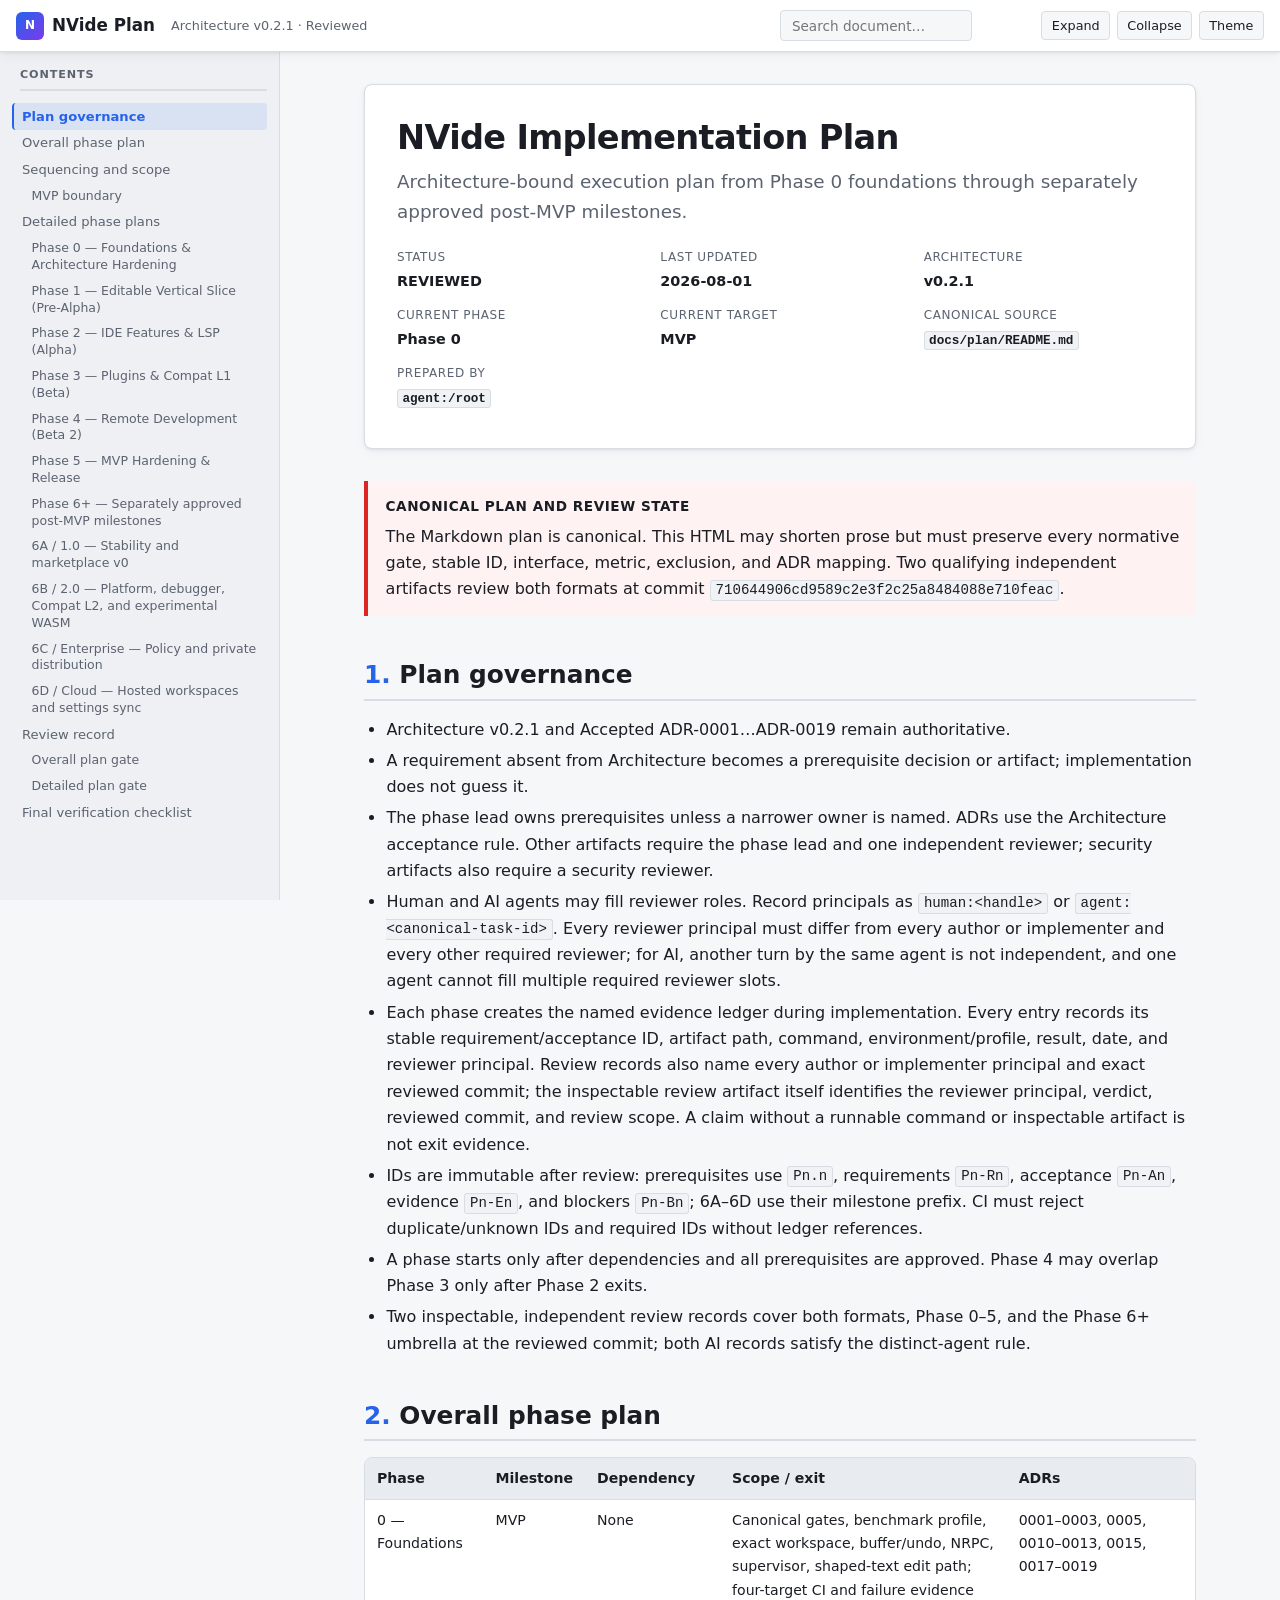
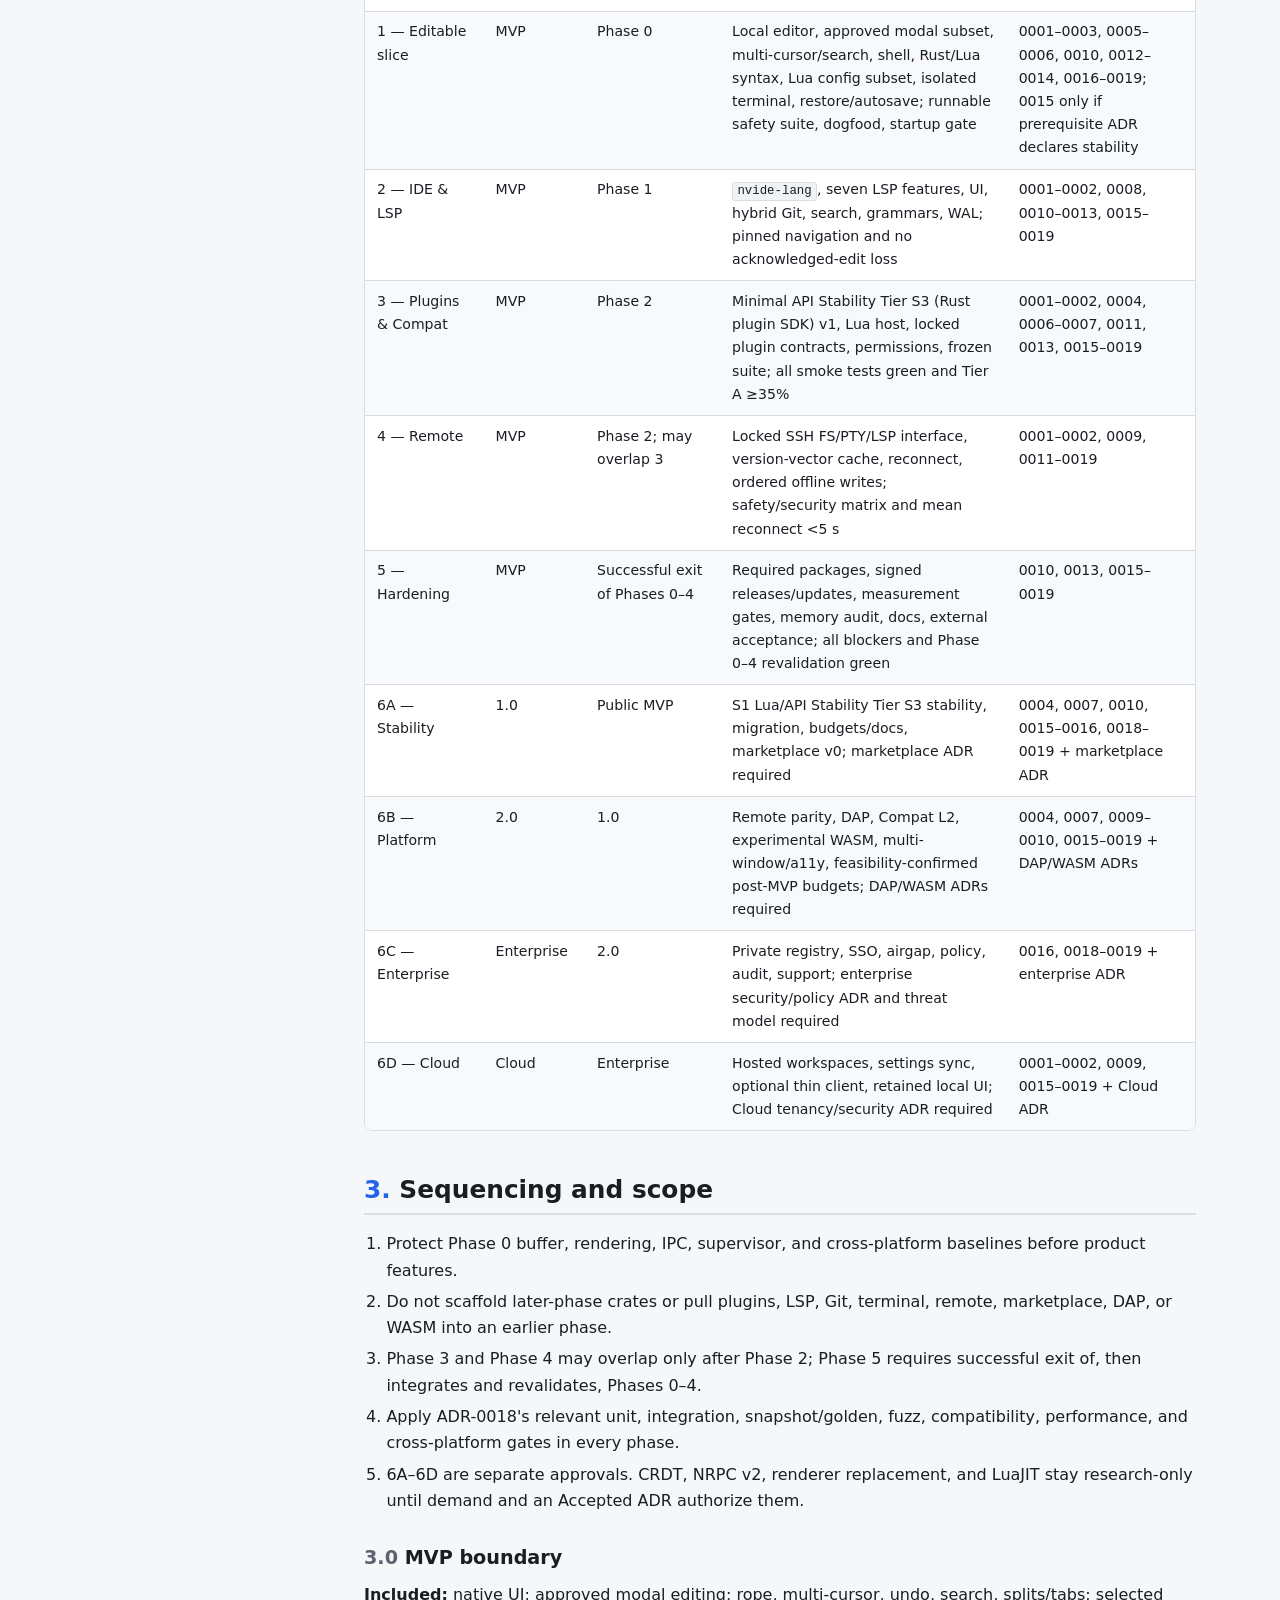
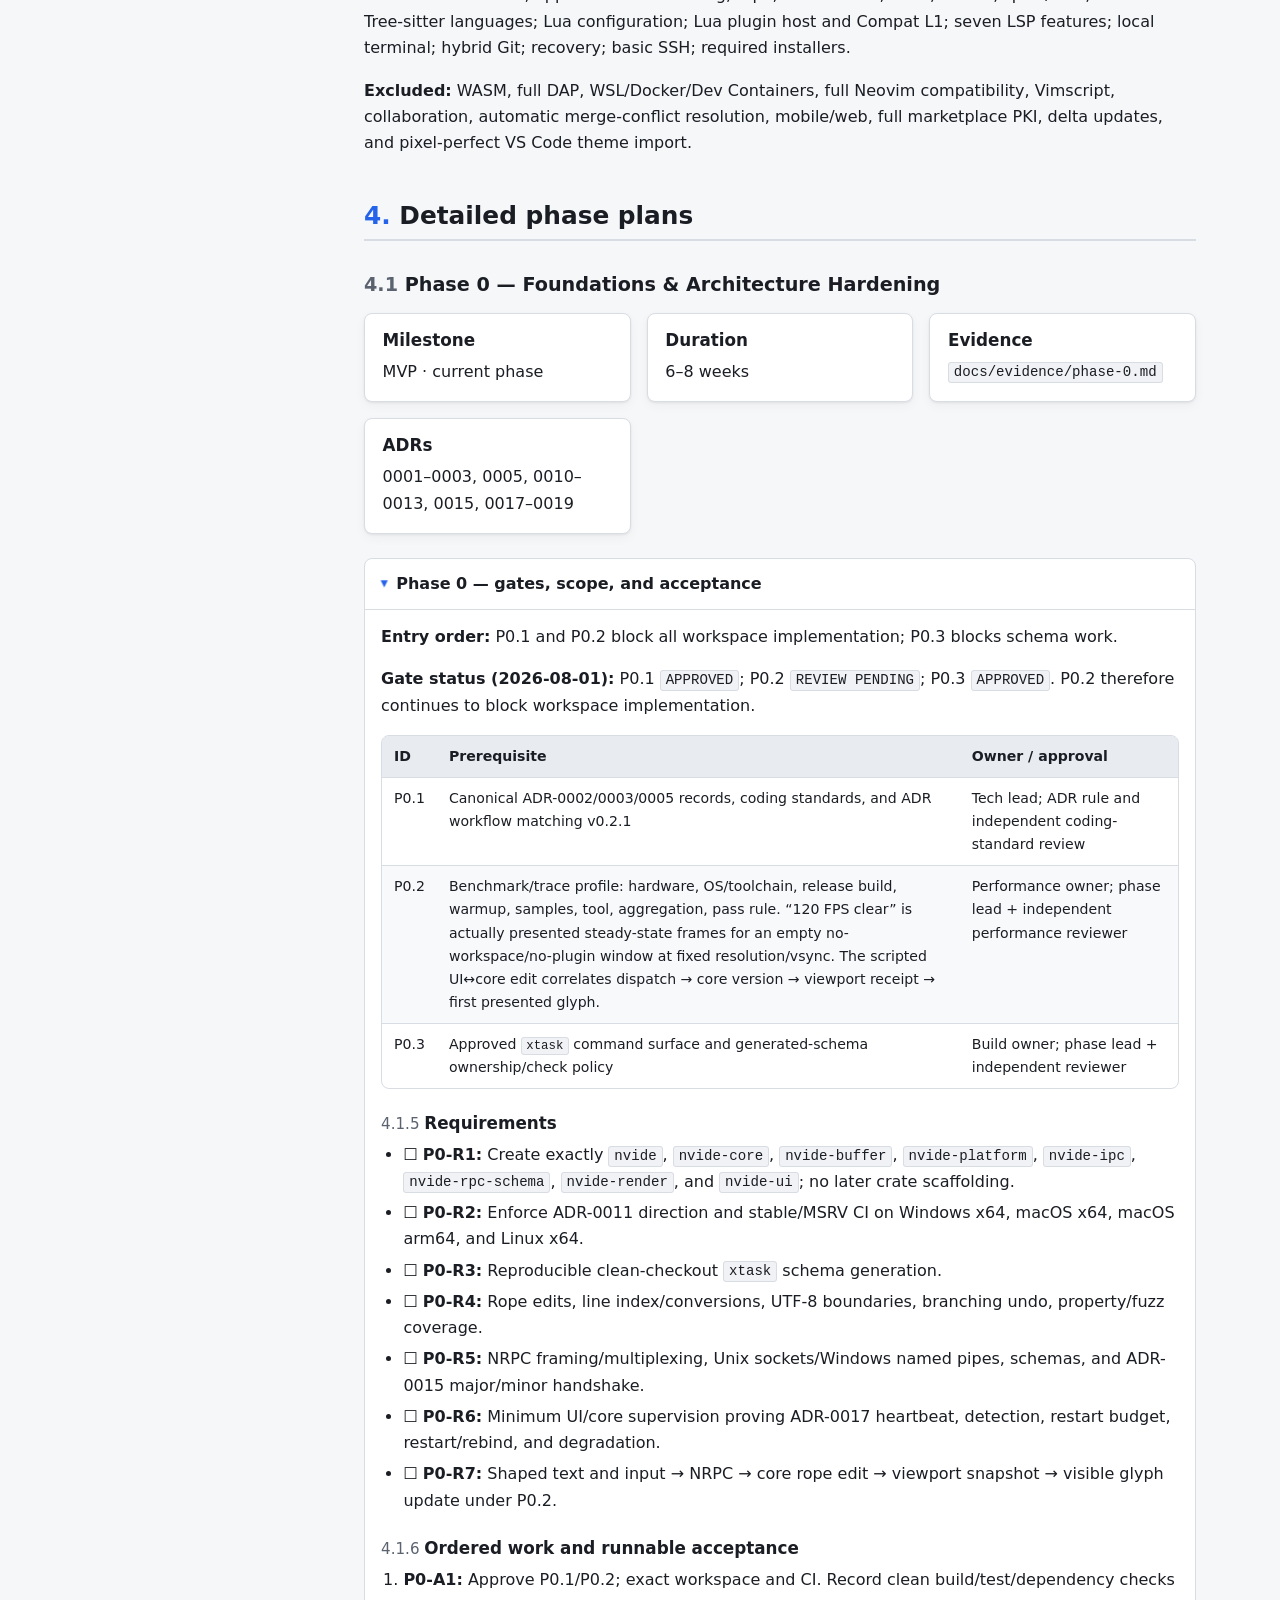
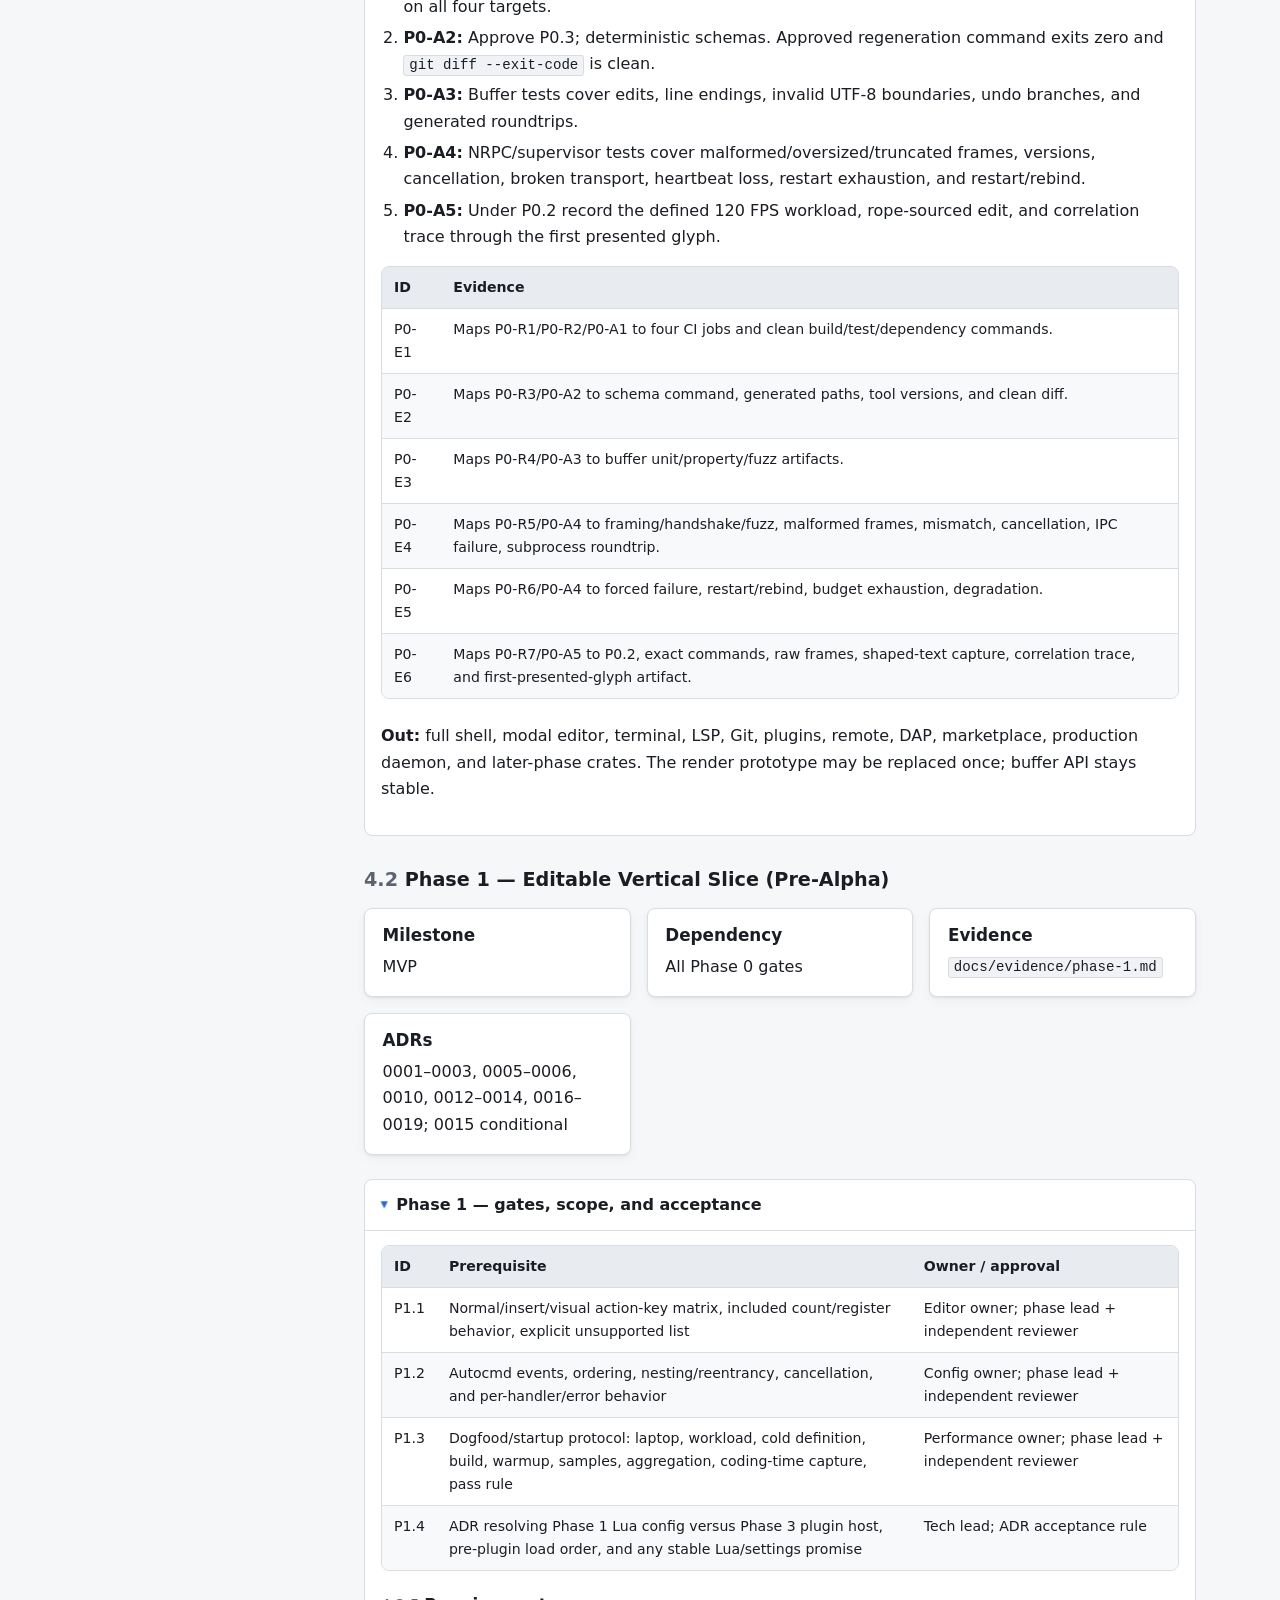
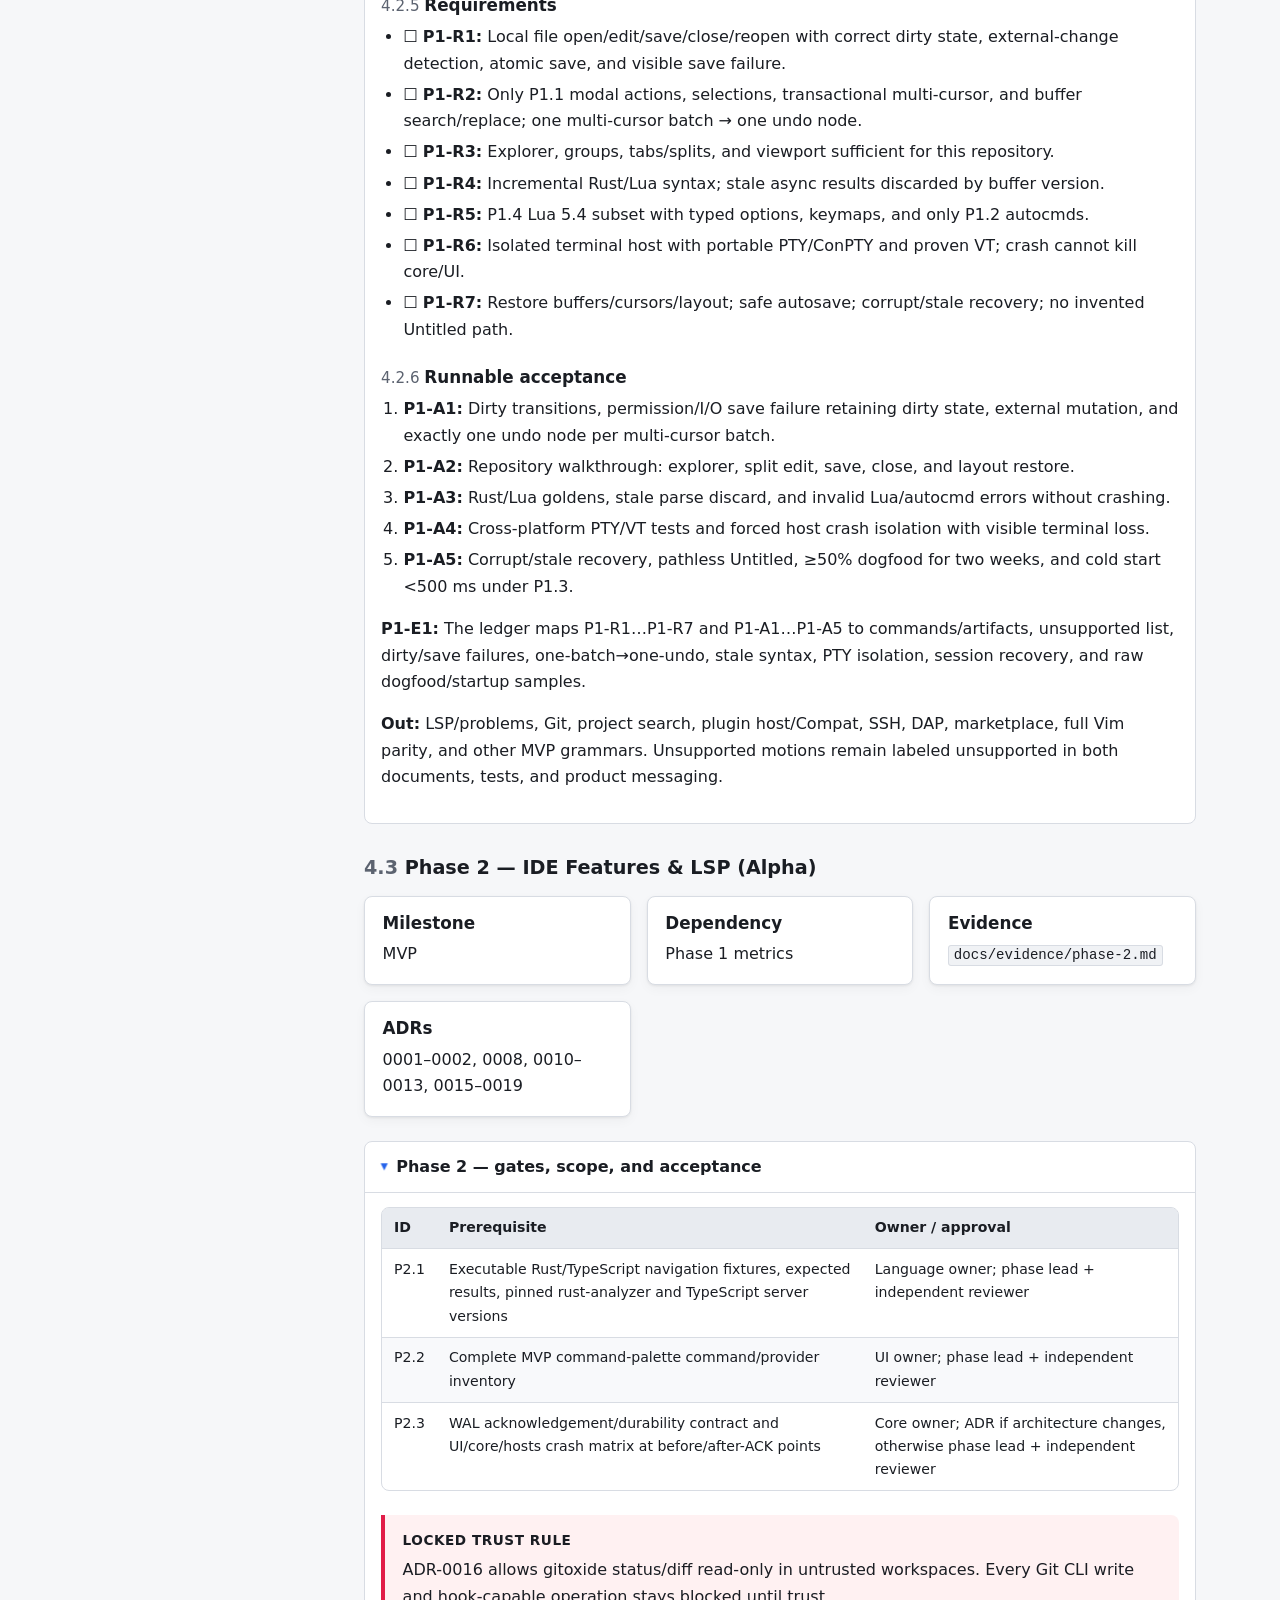
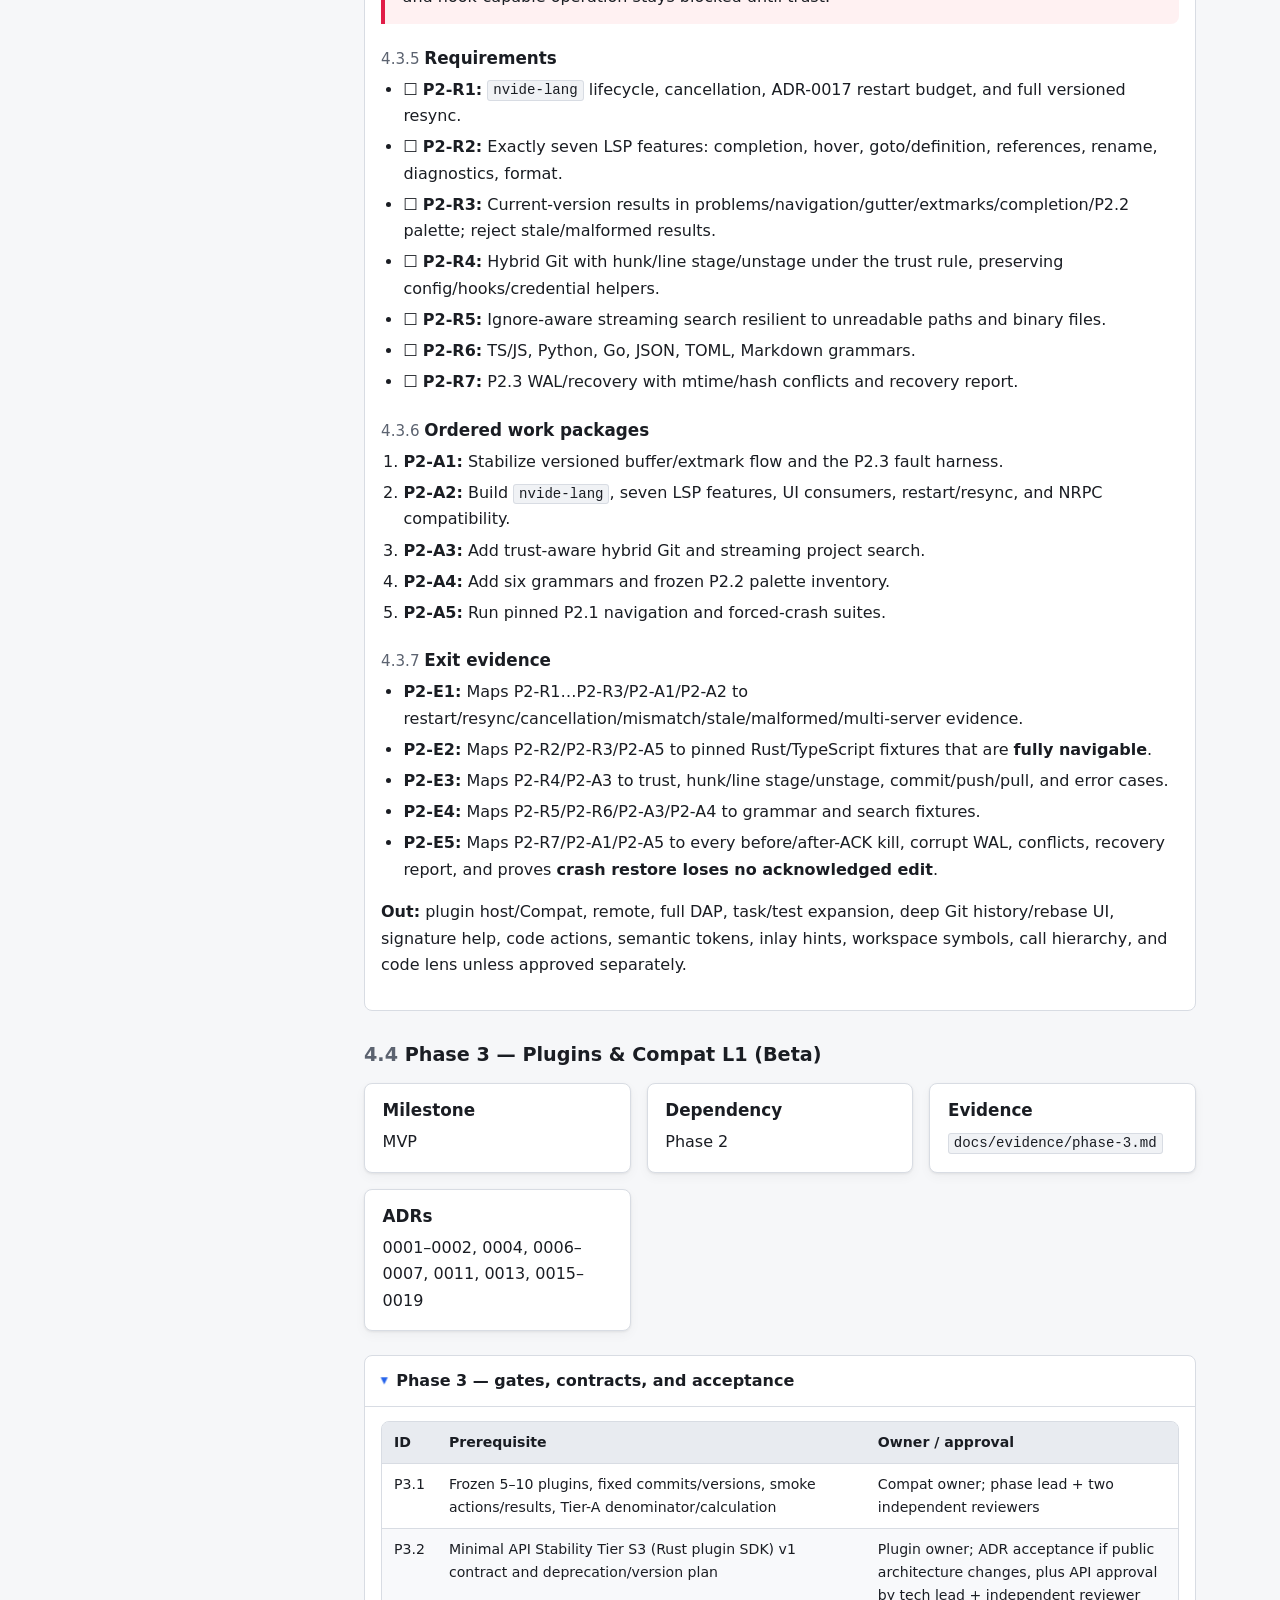
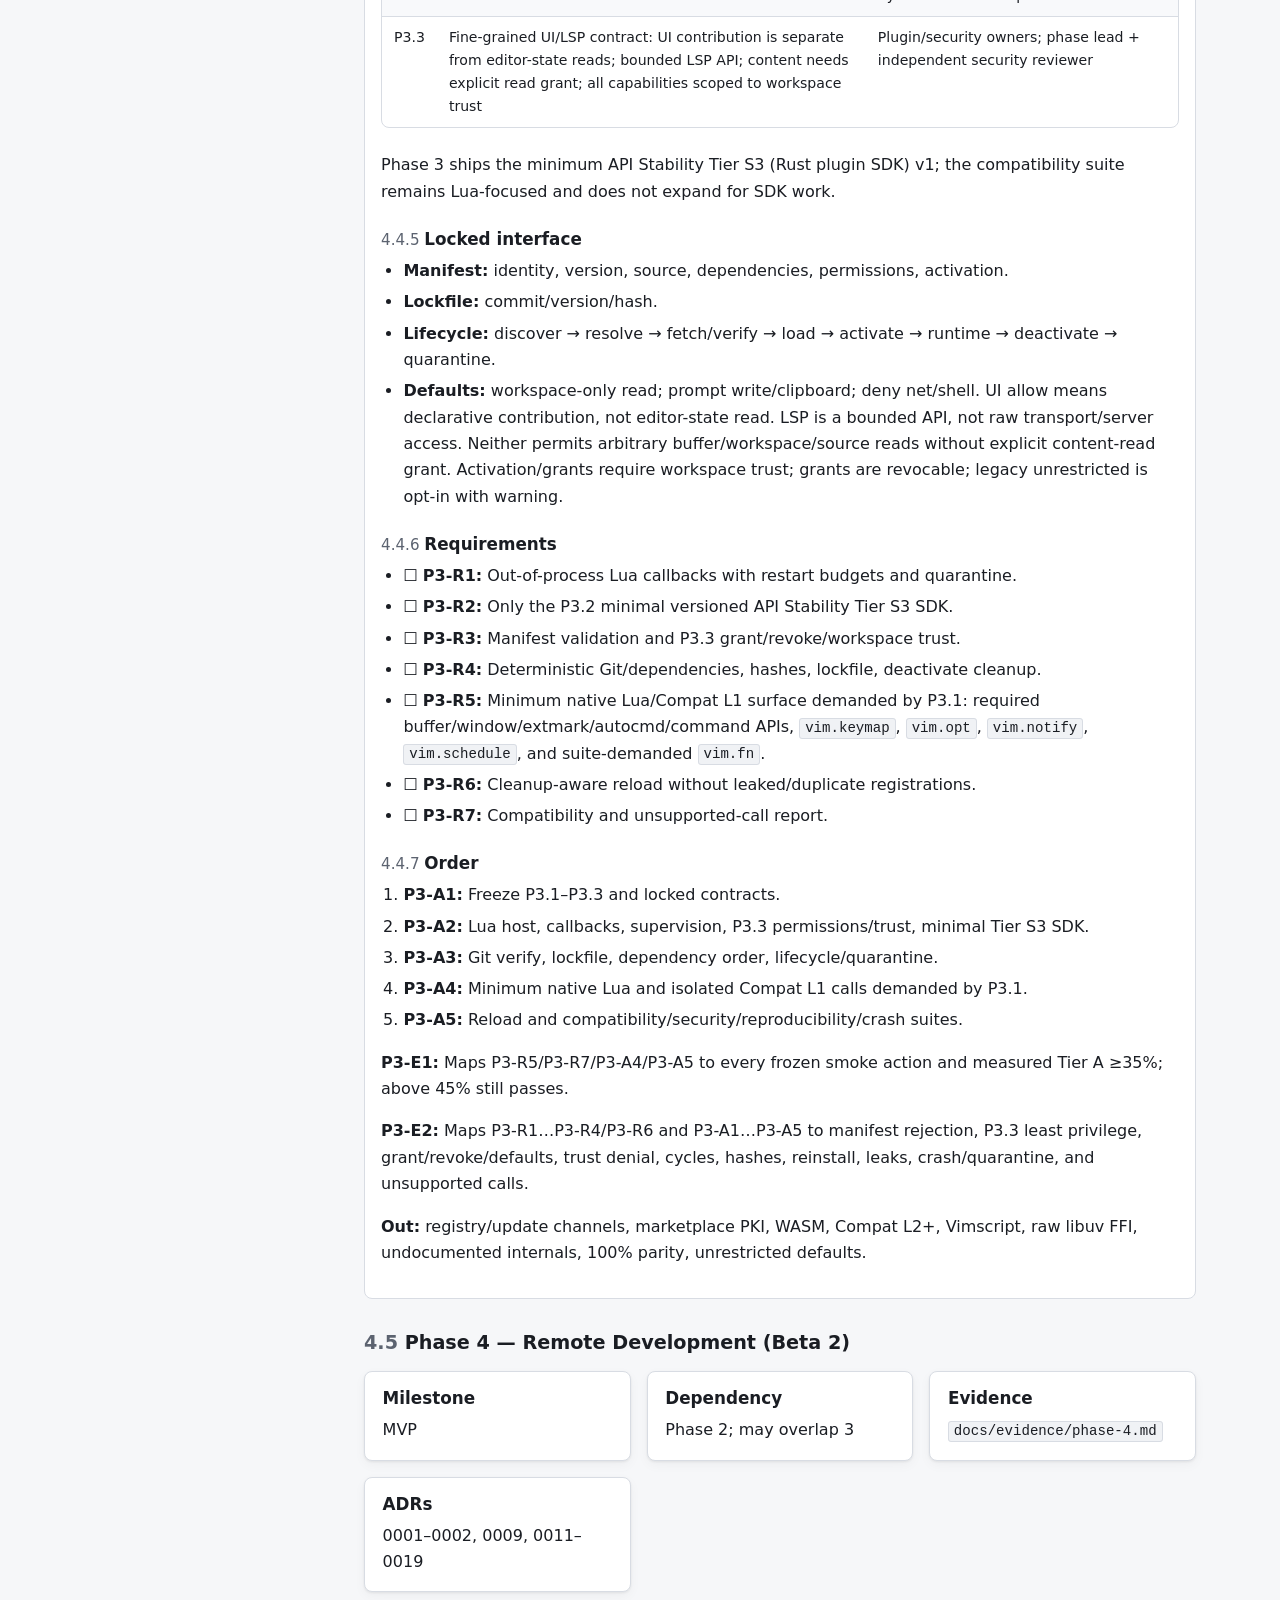
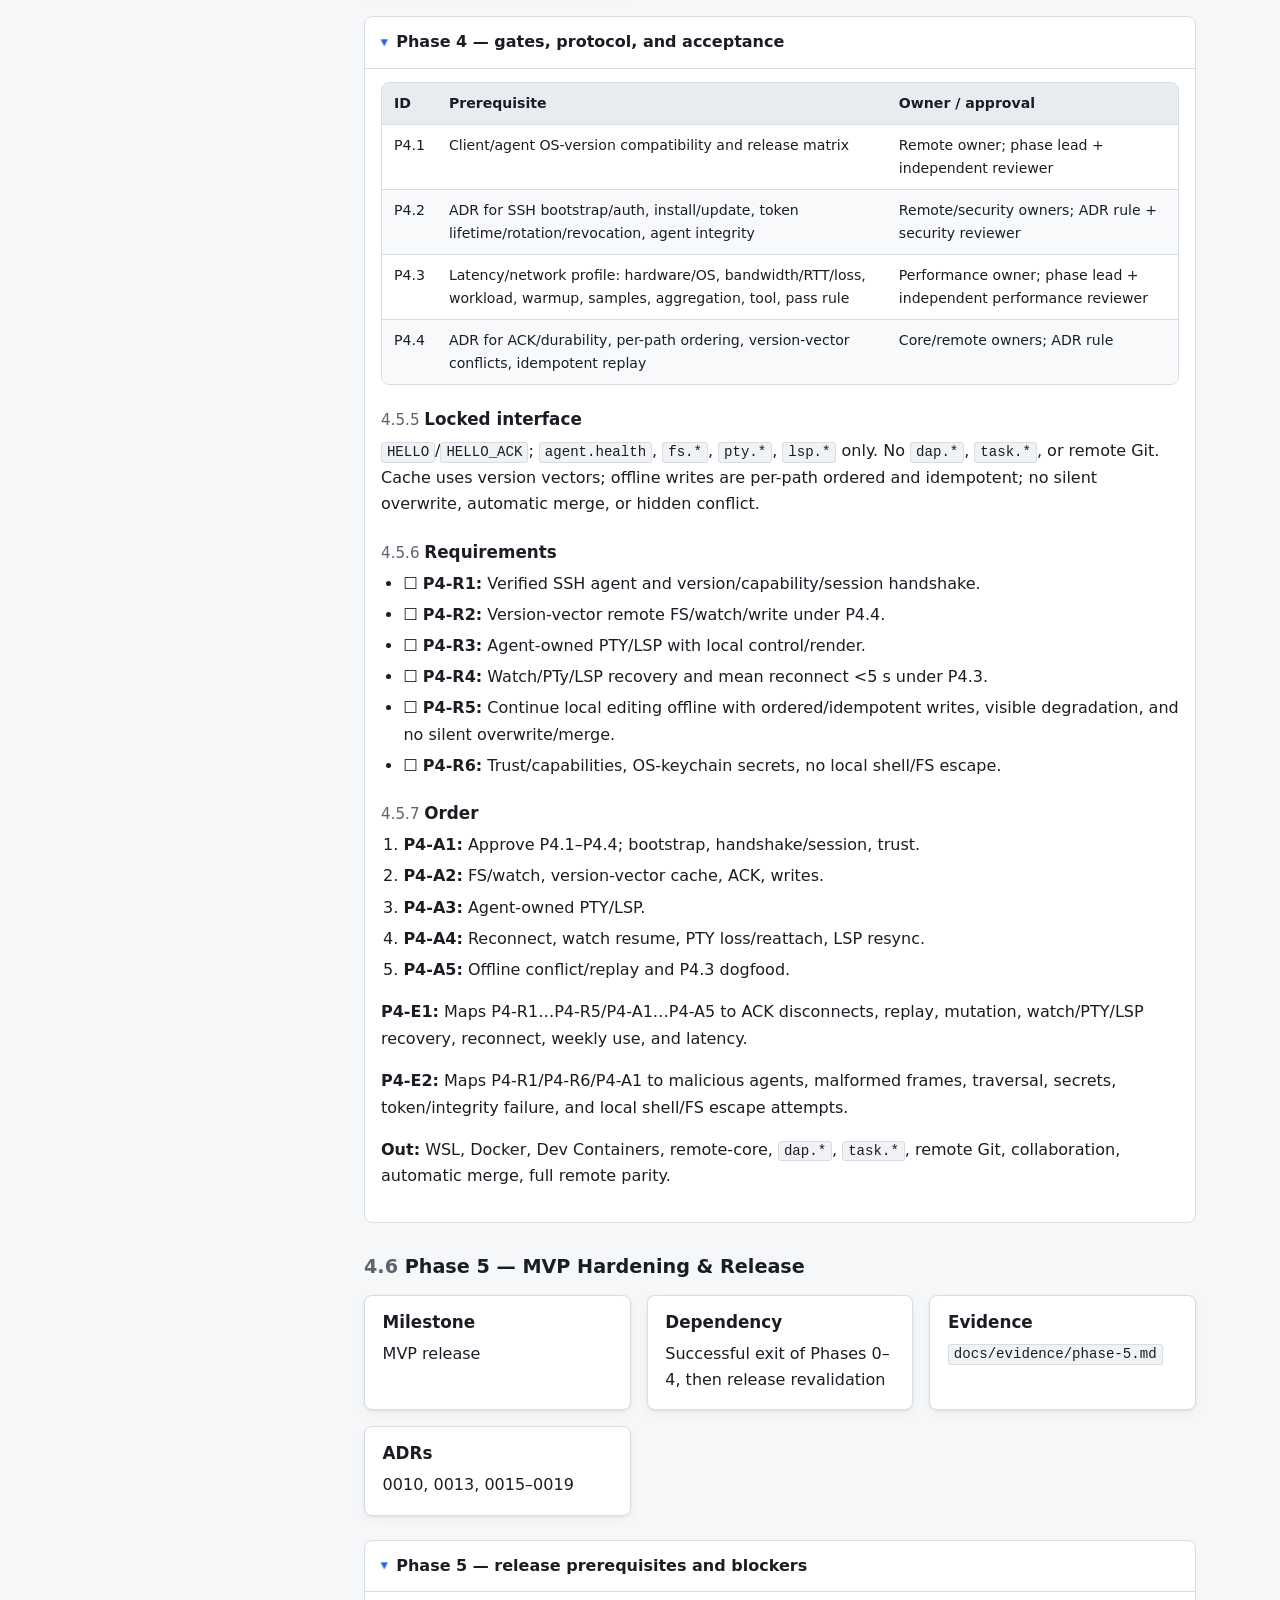
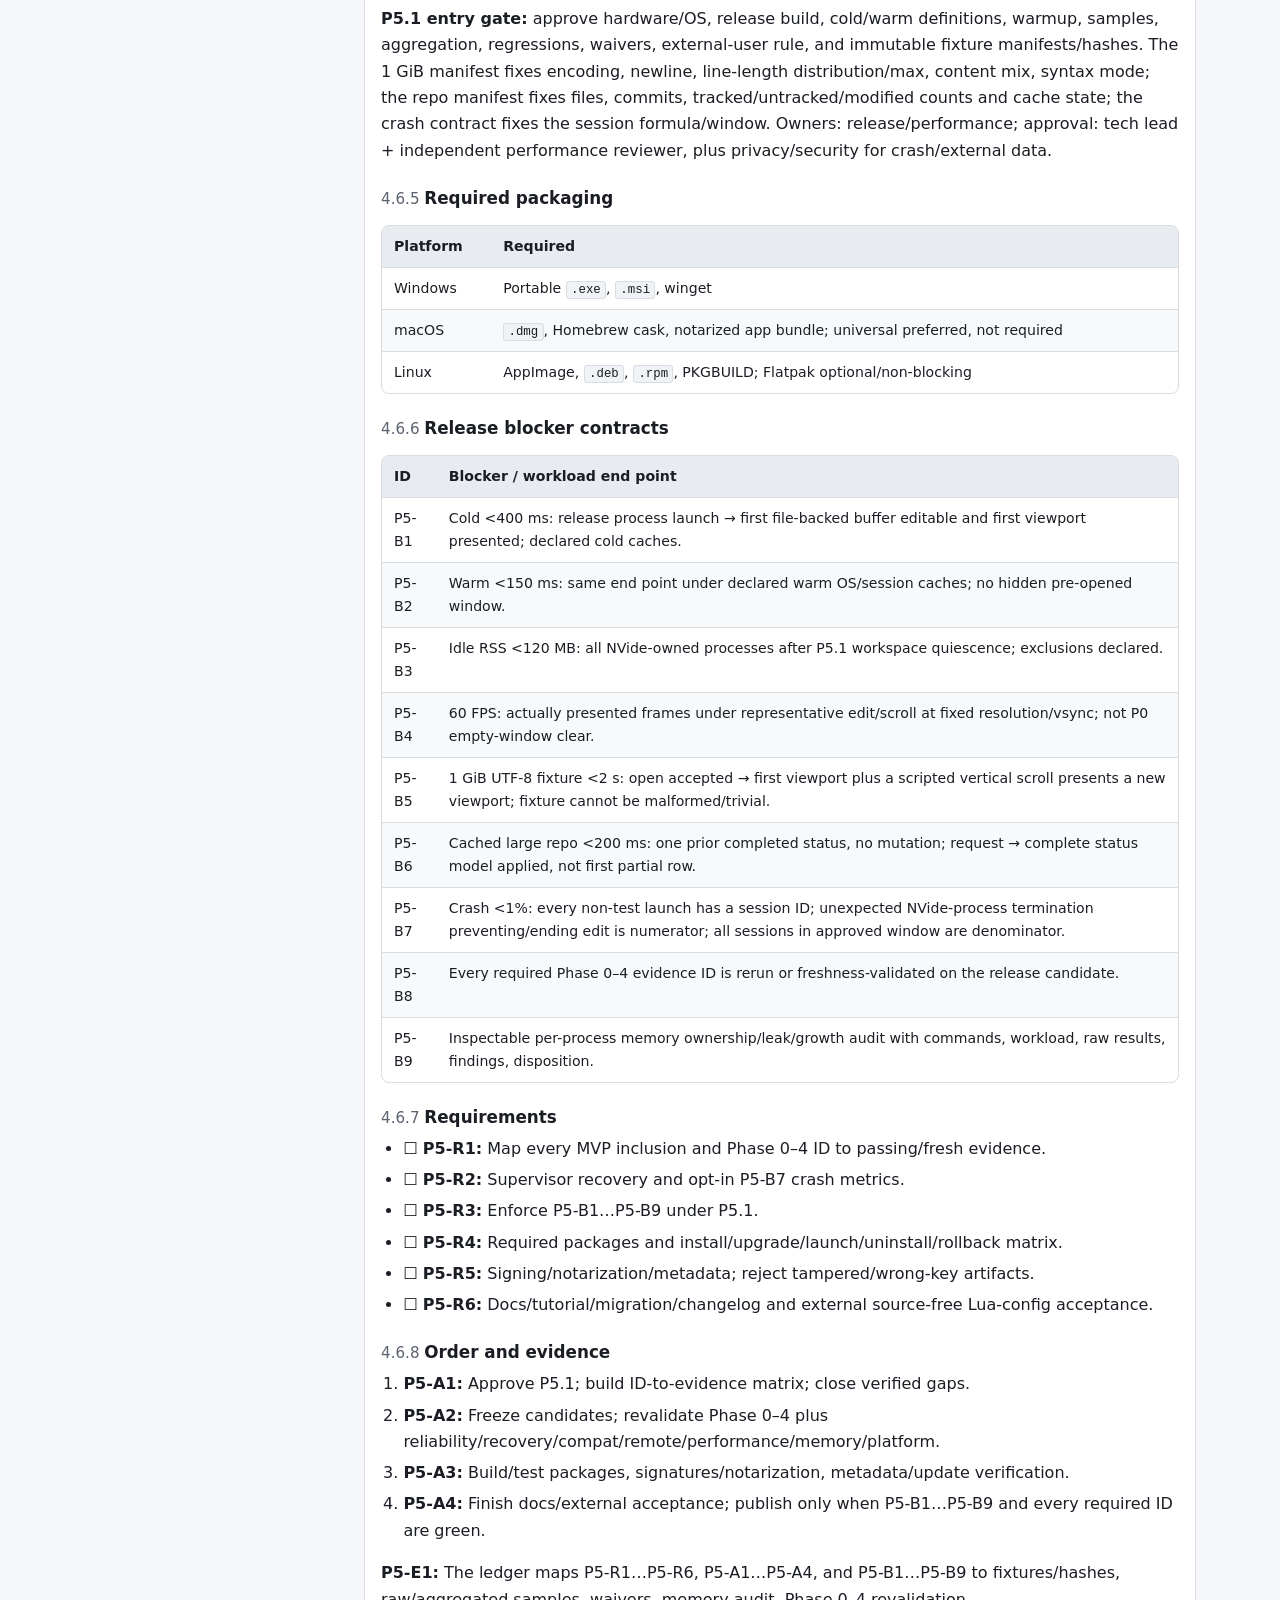
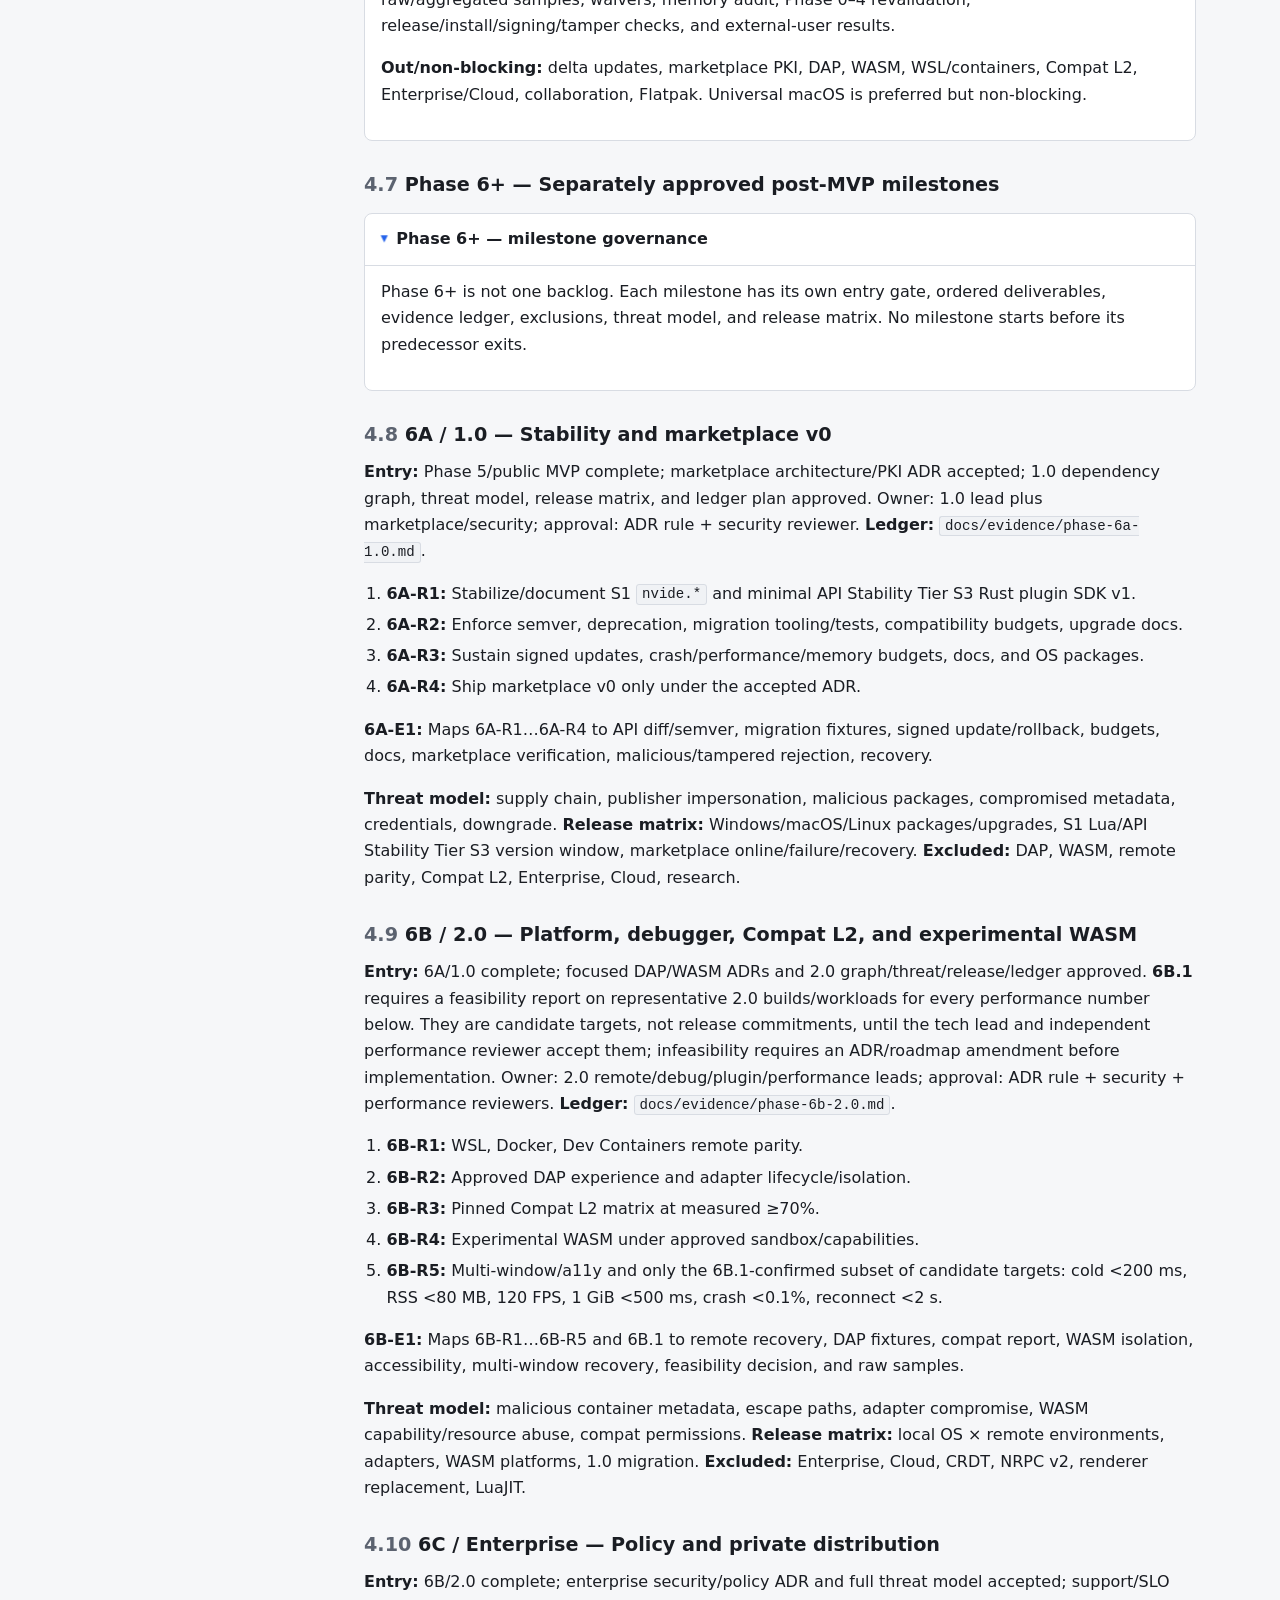
==== commit fedba921: "docs: approve phase 0 foundation gates" ====
--- a/docs/plan/index.html
+++ b/docs/plan/index.html
@@ -11,7 +11,7 @@
     <header class="doc-header">
       <button type="button" id="sidebar-toggle" class="icon-btn" aria-label="Toggle table of contents" aria-controls="sidebar" aria-expanded="false">☰</button>
       <a class="brand" href="#top"><span class="brand-mark">N</span><span>NVide Plan</span></a>
-      <span class="meta">Architecture v0.2.1 · Ready for review</span>
+      <span class="meta">Architecture v0.2.1 · Reviewed</span>
       <div class="spacer"></div>
       <div class="toolbar">
         <input type="search" id="search-input" placeholder="Search document…" aria-label="Search within document" autocomplete="off" />
@@ -32,8 +32,8 @@
             <h1>NVide Implementation Plan</h1>
             <p class="subtitle">Architecture-bound execution plan from Phase 0 foundations through separately approved post-MVP milestones.</p>
             <dl class="cover-grid">
-              <div><dt>Status</dt><dd>READY FOR REVIEW</dd></div>
-              <div><dt>Last updated</dt><dd>2026-07-31</dd></div>
+              <div><dt>Status</dt><dd>REVIEWED</dd></div>
+              <div><dt>Last updated</dt><dd>2026-08-01</dd></div>
               <div><dt>Architecture</dt><dd>v0.2.1</dd></div>
               <div><dt>Current phase</dt><dd>Phase 0</dd></div>
               <div><dt>Current target</dt><dd>MVP</dd></div>
@@ -44,7 +44,7 @@
 
           <div class="callout important">
             <div class="callout-title">Canonical plan and review state</div>
-            <p>The Markdown plan is canonical. This HTML may shorten prose but must preserve every normative gate, stable ID, interface, metric, exclusion, and ADR mapping. No qualifying durable review artifact exists, so this revision is ready for review rather than approved.</p>
+            <p>The Markdown plan is canonical. This HTML may shorten prose but must preserve every normative gate, stable ID, interface, metric, exclusion, and ADR mapping. Two qualifying independent artifacts review both formats at commit <code>710644906cd9589c2e3f2c25a8484088e710feac</code>.</p>
           </div>
 
           <section>
@@ -57,7 +57,7 @@
               <li>Each phase creates the named evidence ledger during implementation. Every entry records its stable requirement/acceptance ID, artifact path, command, environment/profile, result, date, and reviewer principal. Review records also name every author or implementer principal and exact reviewed commit; the inspectable review artifact itself identifies the reviewer principal, verdict, reviewed commit, and review scope. A claim without a runnable command or inspectable artifact is not exit evidence.</li>
               <li>IDs are immutable after review: prerequisites use <code>Pn.n</code>, requirements <code>Pn-Rn</code>, acceptance <code>Pn-An</code>, evidence <code>Pn-En</code>, and blockers <code>Pn-Bn</code>; 6A–6D use their milestone prefix. CI must reject duplicate/unknown IDs and required IDs without ledger references.</li>
               <li>A phase starts only after dependencies and all prerequisites are approved. Phase 4 may overlap Phase 3 only after Phase 2 exits.</li>
-              <li>No <code>AGREE</code> verdict is valid without two inspectable, independent review records covering both formats, Phase 0–5, and the Phase 6+ umbrella; every AI record must satisfy the distinct-agent rule.</li>
+              <li>Two inspectable, independent review records cover both formats, Phase 0–5, and the Phase 6+ umbrella at the reviewed commit; both AI records satisfy the distinct-agent rule.</li>
             </ul>
           </section>
 
@@ -111,6 +111,7 @@
                 <summary>Phase 0 — gates, scope, and acceptance</summary>
                 <div class="details-body">
                   <p><strong>Entry order:</strong> P0.1 and P0.2 block all workspace implementation; P0.3 blocks schema work.</p>
+                  <p><strong>Gate status (2026-08-01):</strong> P0.1 <code>APPROVED</code>; P0.2 <code>REVIEW PENDING</code>; P0.3 <code>APPROVED</code>. P0.2 therefore continues to block workspace implementation.</p>
                   <div class="table-wrap"><table><thead><tr><th>ID</th><th>Prerequisite</th><th>Owner / approval</th></tr></thead><tbody>
                     <tr><td>P0.1</td><td>Canonical ADR-0002/0003/0005 records, coding standards, and ADR workflow matching v0.2.1</td><td>Tech lead; ADR rule and independent coding-standard review</td></tr>
                     <tr><td>P0.2</td><td>Benchmark/trace profile: hardware, OS/toolchain, release build, warmup, samples, tool, aggregation, pass rule. “120 FPS clear” is actually presented steady-state frames for an empty no-workspace/no-plugin window at fixed resolution/vsync. The scripted UI↔core edit correlates dispatch → core version → viewport receipt → first presented glyph.</td><td>Performance owner; phase lead + independent performance reviewer</td></tr>
@@ -451,22 +452,22 @@
 
           <section>
             <h2 id="reviews">Review record</h2>
-            <p>No qualifying durable review artifact is recorded. Prior AI review output without an inspectable artifact that identifies the reviewer principal, verdict, reviewed commit, and review scope, or without distinct-agent proof, is an internal quality check rather than approval evidence. This revision is <code>READY FOR REVIEW</code>; eligible reviewers must independently inspect both files before any <code>AGREE</code>.</p>
+            <p>Two qualifying durable review artifacts cover the exact reviewed commit, both formats, every Phase 0–5 plan, and the Phase 6+ umbrella including 6A–6D. Their principals differ from <code>agent:/root</code> and from each other, so this revision is <code>REVIEWED</code>.</p>
             <article>
               <h3 id="overall-review">Overall plan gate</h3>
               <div class="table-wrap"><table><thead><tr><th>Slot</th><th>Reviewer principal</th><th>Markdown</th><th>HTML</th><th>UTC date</th><th>Reviewed commit</th><th>Artifact</th><th>Final</th></tr></thead><tbody>
-                <tr><td>Reviewer 1</td><td>PENDING</td><td>PENDING</td><td>PENDING</td><td>PENDING</td><td>PENDING</td><td>PENDING</td><td>PENDING</td></tr>
-                <tr><td>Reviewer 2</td><td>PENDING</td><td>PENDING</td><td>PENDING</td><td>PENDING</td><td>PENDING</td><td>PENDING</td><td>PENDING</td></tr>
+                <tr><td>Reviewer 1</td><td><code>agent:/root/ai_review_parity</code></td><td>AGREE</td><td>AGREE</td><td>2026-08-01</td><td><code>710644906cd9589c2e3f2c25a8484088e710feac</code></td><td><a href="../reviews/7106449-plan.md">7106449-plan.md</a></td><td>AGREE</td></tr>
+                <tr><td>Reviewer 2</td><td><code>agent:/root/ai_review_policy</code></td><td>AGREE</td><td>AGREE</td><td>2026-08-01</td><td><code>710644906cd9589c2e3f2c25a8484088e710feac</code></td><td><a href="../reviews/7106449-p0-plan-policy.md">7106449-p0-plan-policy.md</a></td><td>AGREE</td></tr>
               </tbody></table></div>
             </article>
             <article>
               <h3 id="detailed-review">Detailed plan gate</h3>
               <p><code>Reviewer 1</code> and <code>Reviewer 2</code> refer to the principals, reviewed commit, and artifacts in the overall gate. A detailed verdict is invalid when that binding is missing or violates the distinct-agent rule.</p>
               <div class="table-wrap"><table><thead><tr><th>Reviewer / format</th><th>Phase 0</th><th>Phase 1</th><th>Phase 2</th><th>Phase 3</th><th>Phase 4</th><th>Phase 5</th><th>Phase 6+</th></tr></thead><tbody>
-                <tr><td>Reviewer 1 / Markdown</td><td>PENDING</td><td>PENDING</td><td>PENDING</td><td>PENDING</td><td>PENDING</td><td>PENDING</td><td>PENDING</td></tr>
-                <tr><td>Reviewer 1 / HTML</td><td>PENDING</td><td>PENDING</td><td>PENDING</td><td>PENDING</td><td>PENDING</td><td>PENDING</td><td>PENDING</td></tr>
-                <tr><td>Reviewer 2 / Markdown</td><td>PENDING</td><td>PENDING</td><td>PENDING</td><td>PENDING</td><td>PENDING</td><td>PENDING</td><td>PENDING</td></tr>
-                <tr><td>Reviewer 2 / HTML</td><td>PENDING</td><td>PENDING</td><td>PENDING</td><td>PENDING</td><td>PENDING</td><td>PENDING</td><td>PENDING</td></tr>
+                <tr><td>Reviewer 1 / Markdown</td><td>AGREE</td><td>AGREE</td><td>AGREE</td><td>AGREE</td><td>AGREE</td><td>AGREE</td><td>AGREE</td></tr>
+                <tr><td>Reviewer 1 / HTML</td><td>AGREE</td><td>AGREE</td><td>AGREE</td><td>AGREE</td><td>AGREE</td><td>AGREE</td><td>AGREE</td></tr>
+                <tr><td>Reviewer 2 / Markdown</td><td>AGREE</td><td>AGREE</td><td>AGREE</td><td>AGREE</td><td>AGREE</td><td>AGREE</td><td>AGREE</td></tr>
+                <tr><td>Reviewer 2 / HTML</td><td>AGREE</td><td>AGREE</td><td>AGREE</td><td>AGREE</td><td>AGREE</td><td>AGREE</td><td>AGREE</td></tr>
               </tbody></table></div>
             </article>
           </section>
@@ -480,7 +481,7 @@
               <li>☑ Phase 2 preserves “fully navigable” and “crash restore loses no acknowledged edit”.</li>
               <li>☑ Assets resolve; IDs and summaries are unique; tags balance; keyboard/sidebar controls are accessible.</li>
               <li>☑ JavaScript syntax, stable-ID, whitespace, and diff checks pass; no runtime source, dependency, or public API changed, and the policy amendment is mirrored in Architecture, AGENTS, ADRs, Phase 0 artifacts, and both plan formats.</li>
-              <li>☐ Two independent reviewers attach inspectable records for both formats and Phase 0–5 plus the Phase 6+ umbrella before final status; AI reviewers must satisfy the distinct-agent rule.</li>
+              <li>☑ Two independent reviewers attach inspectable records for both formats and Phase 0–5 plus the Phase 6+ umbrella; both AI reviewers satisfy the distinct-agent rule.</li>
             </ul>
           </section>
 
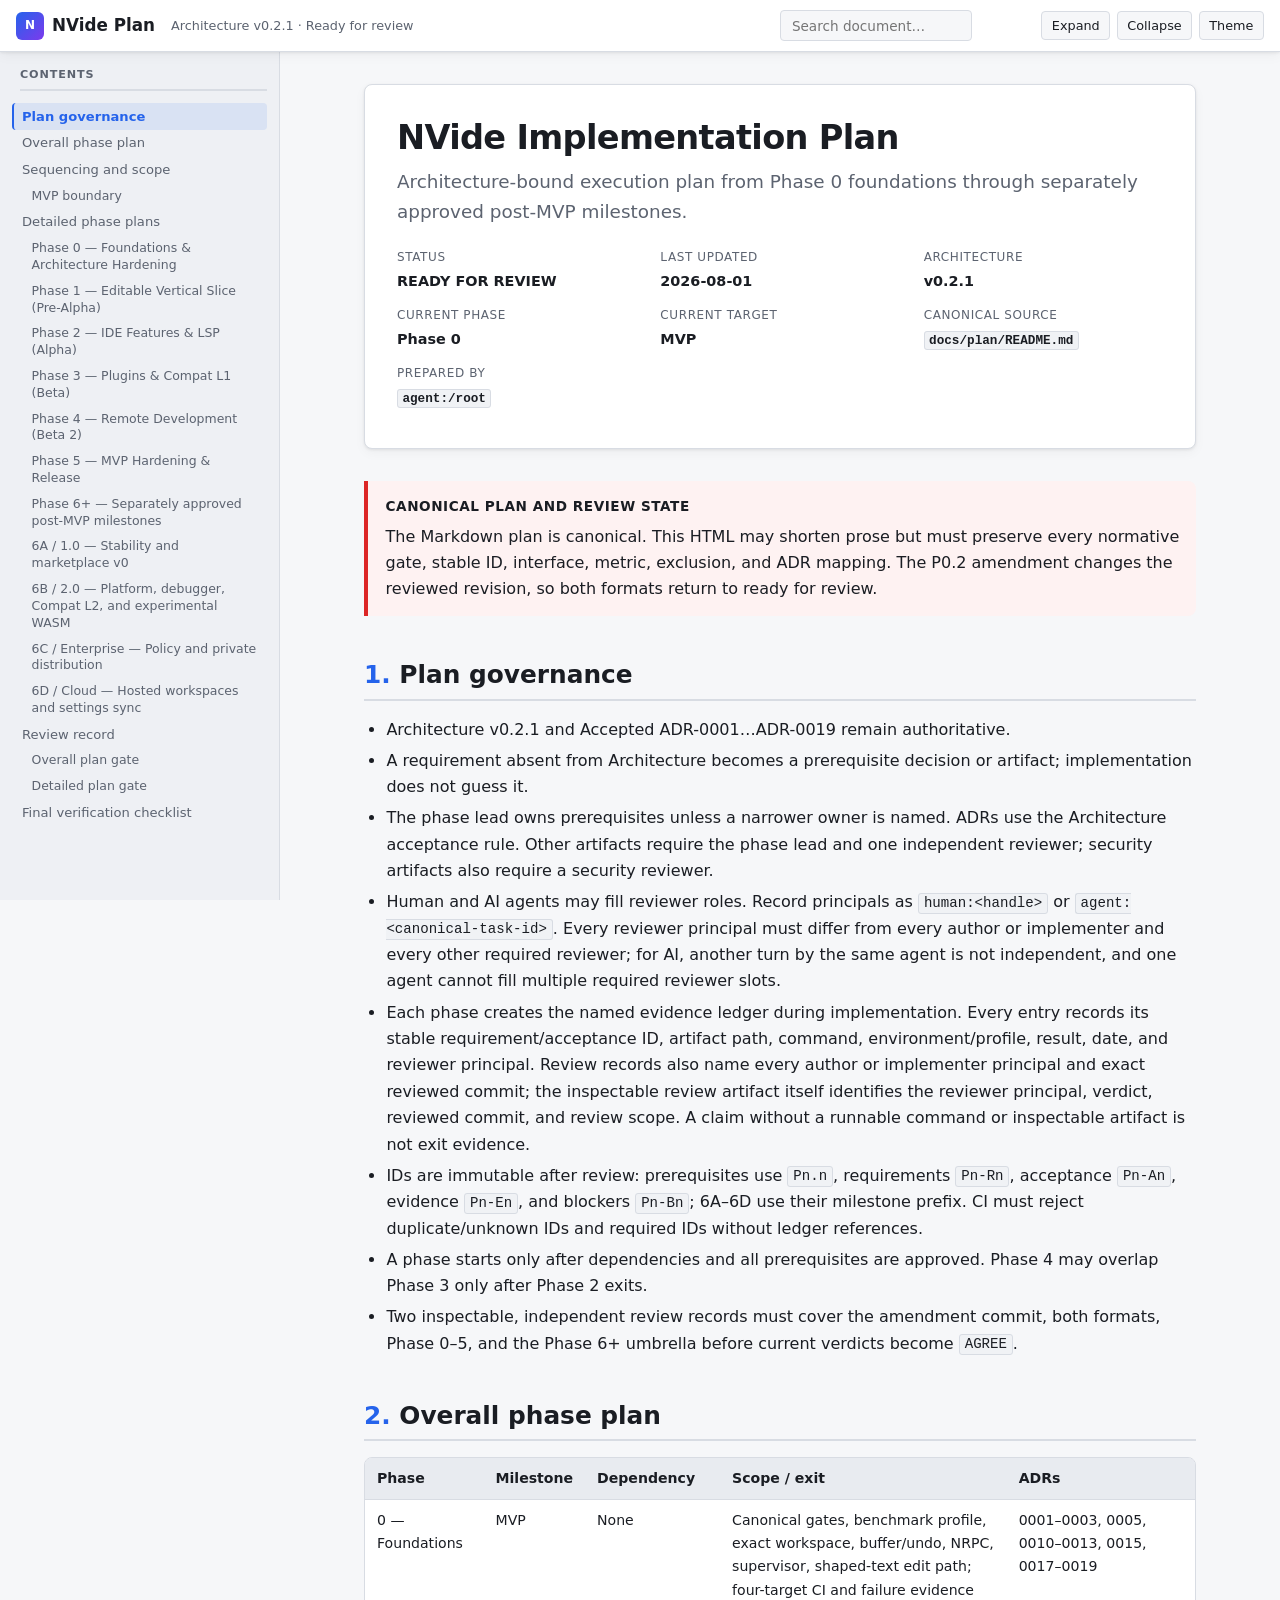
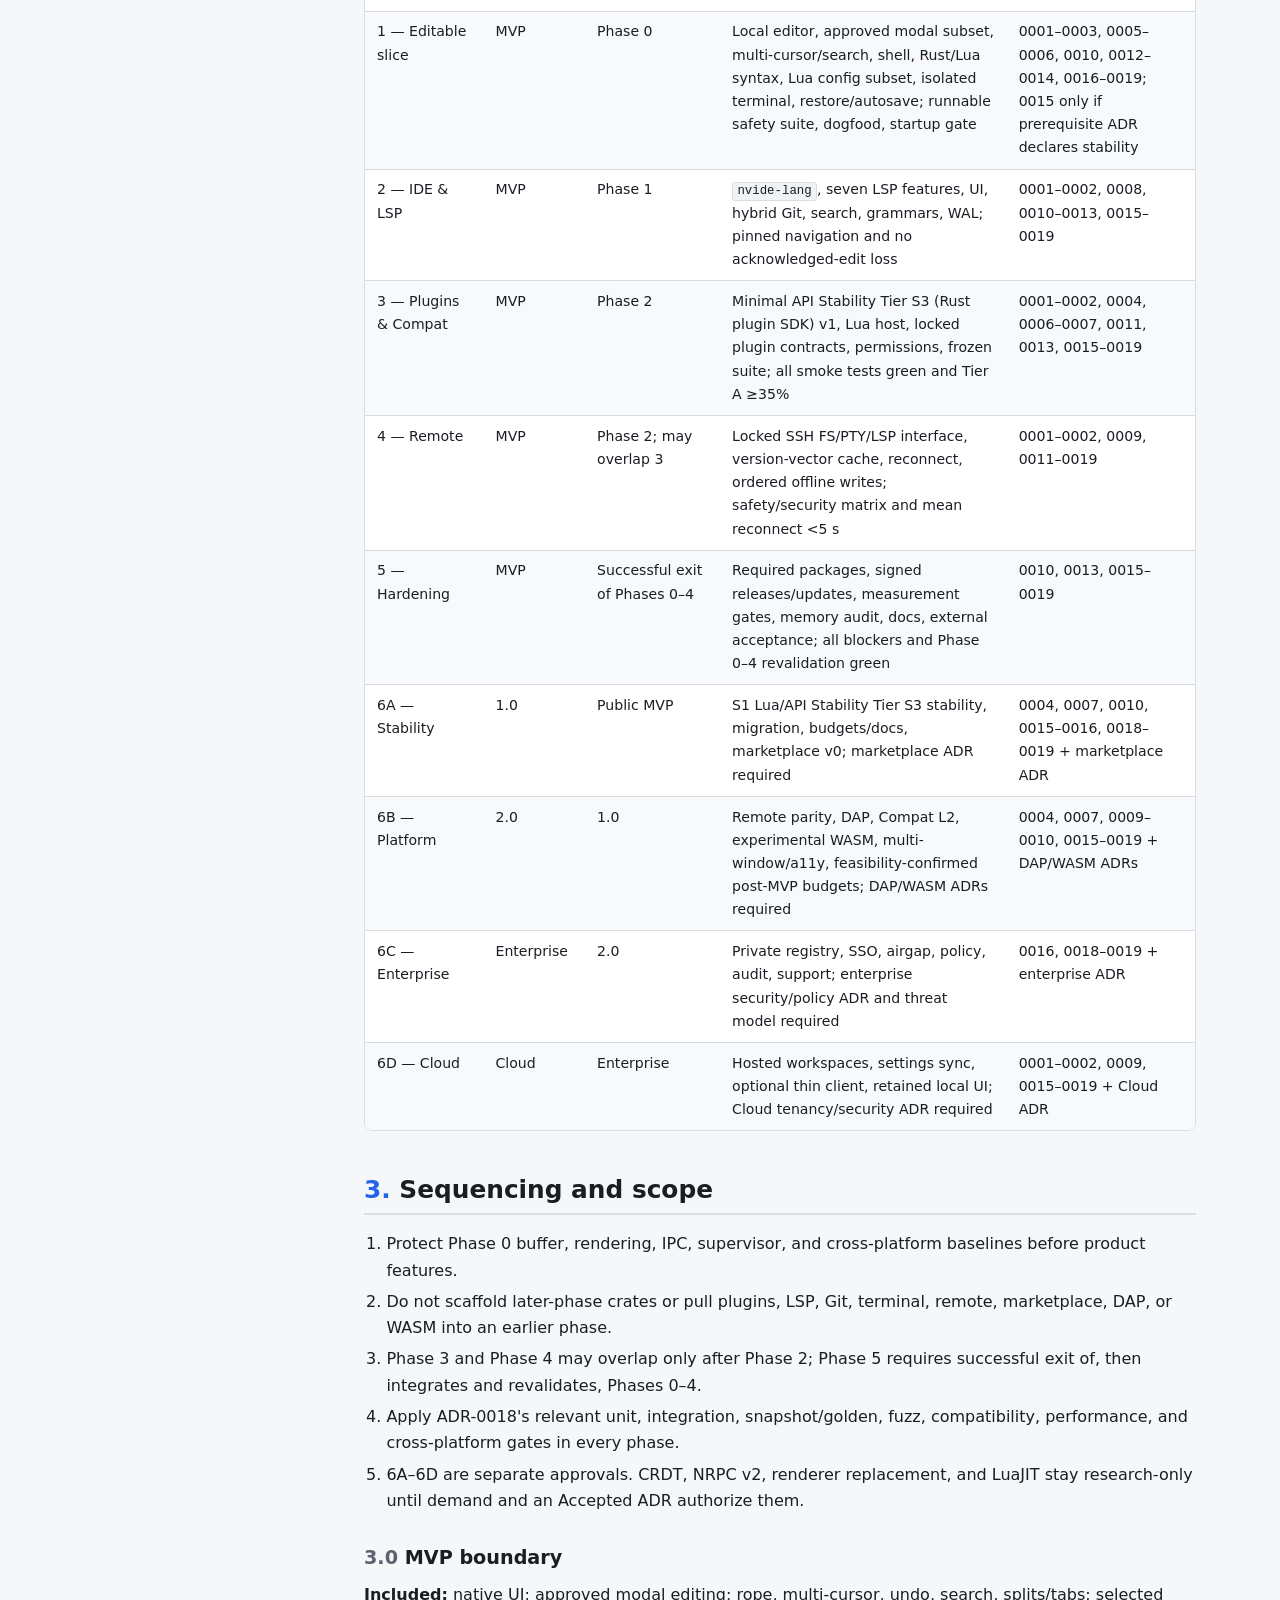
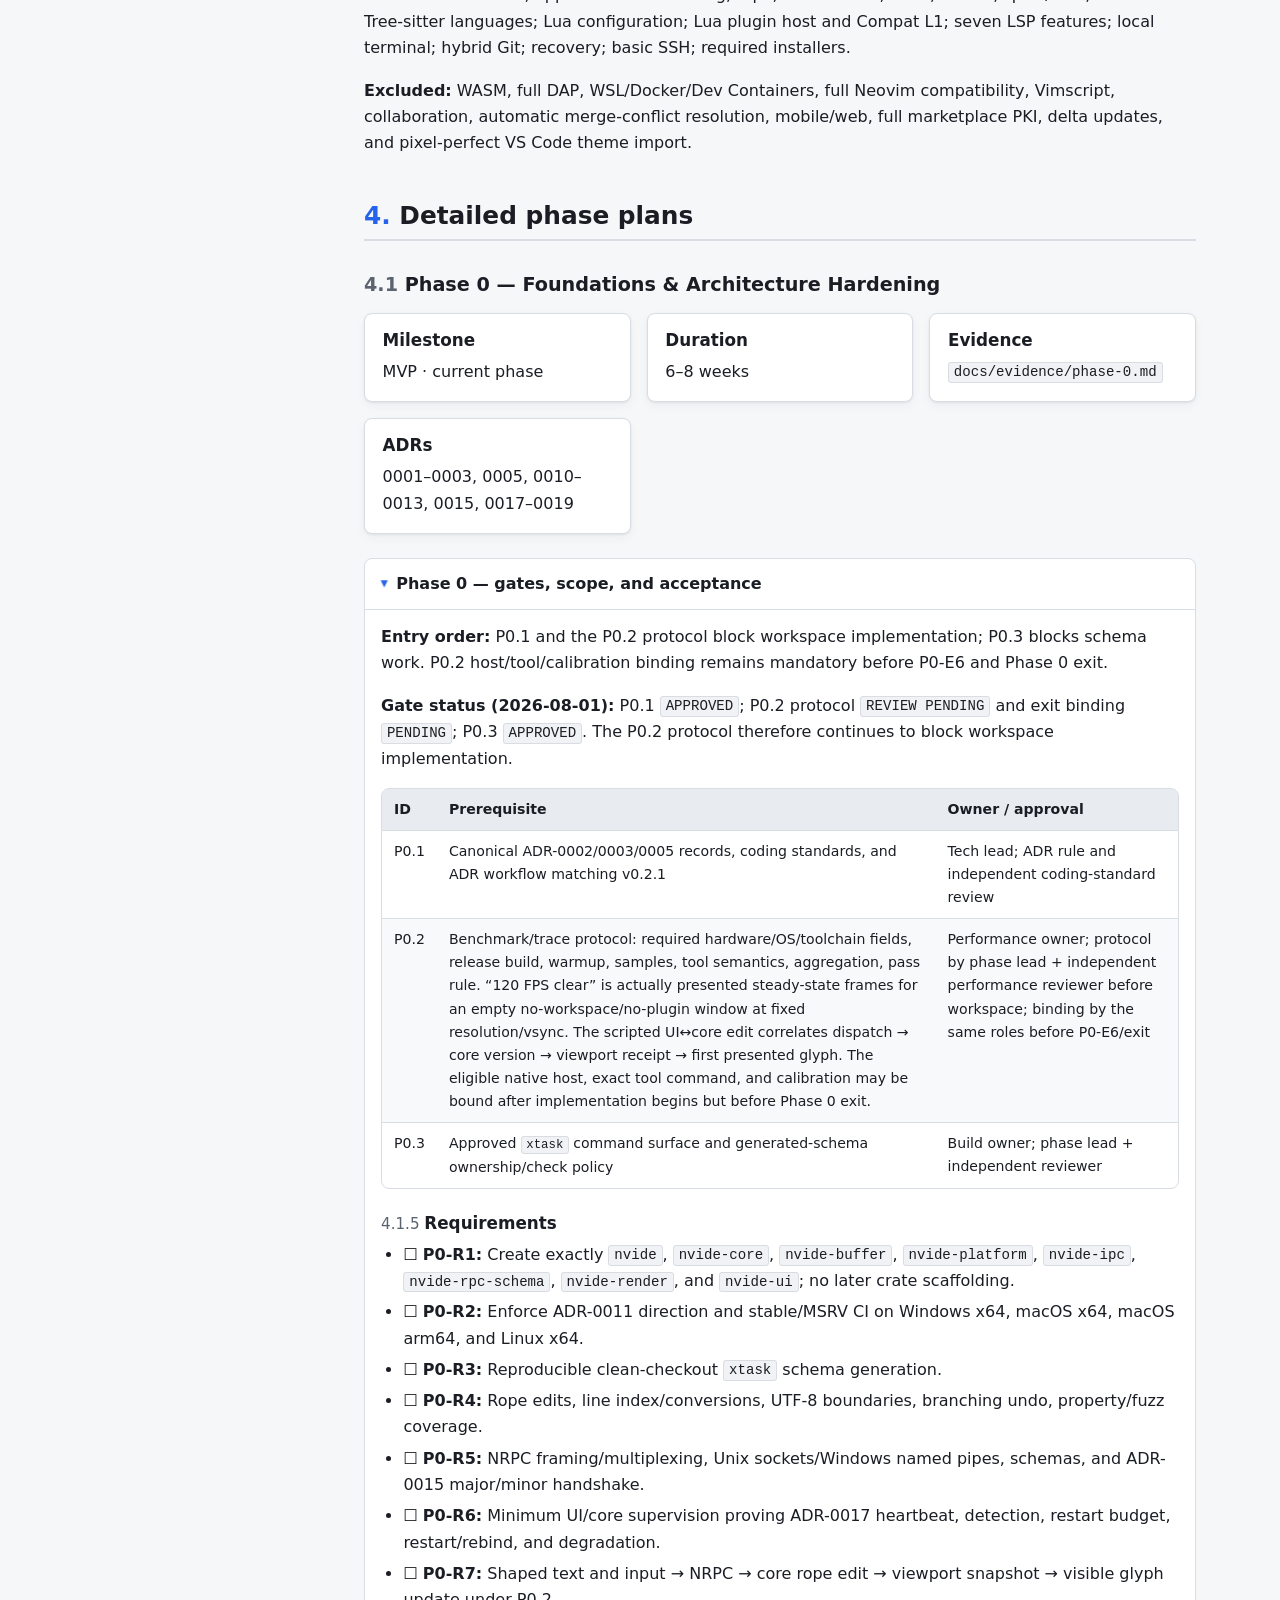
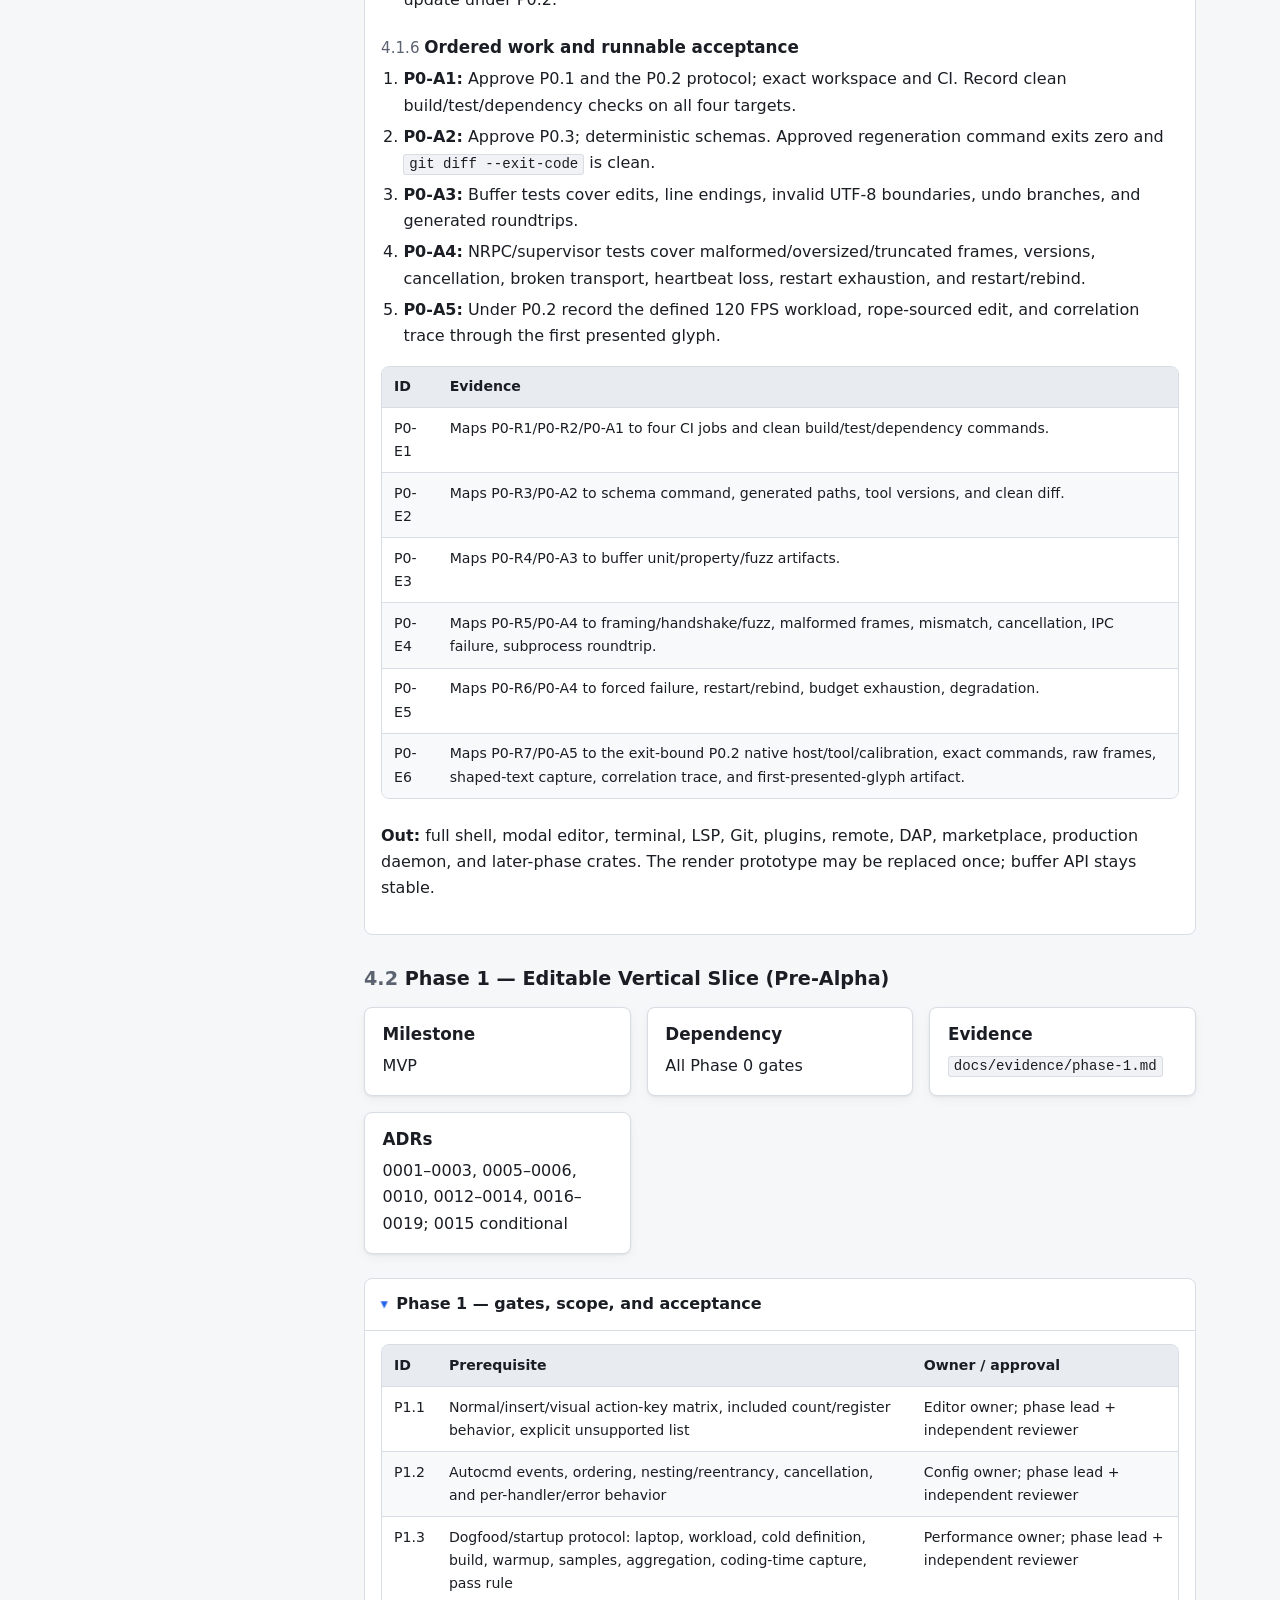
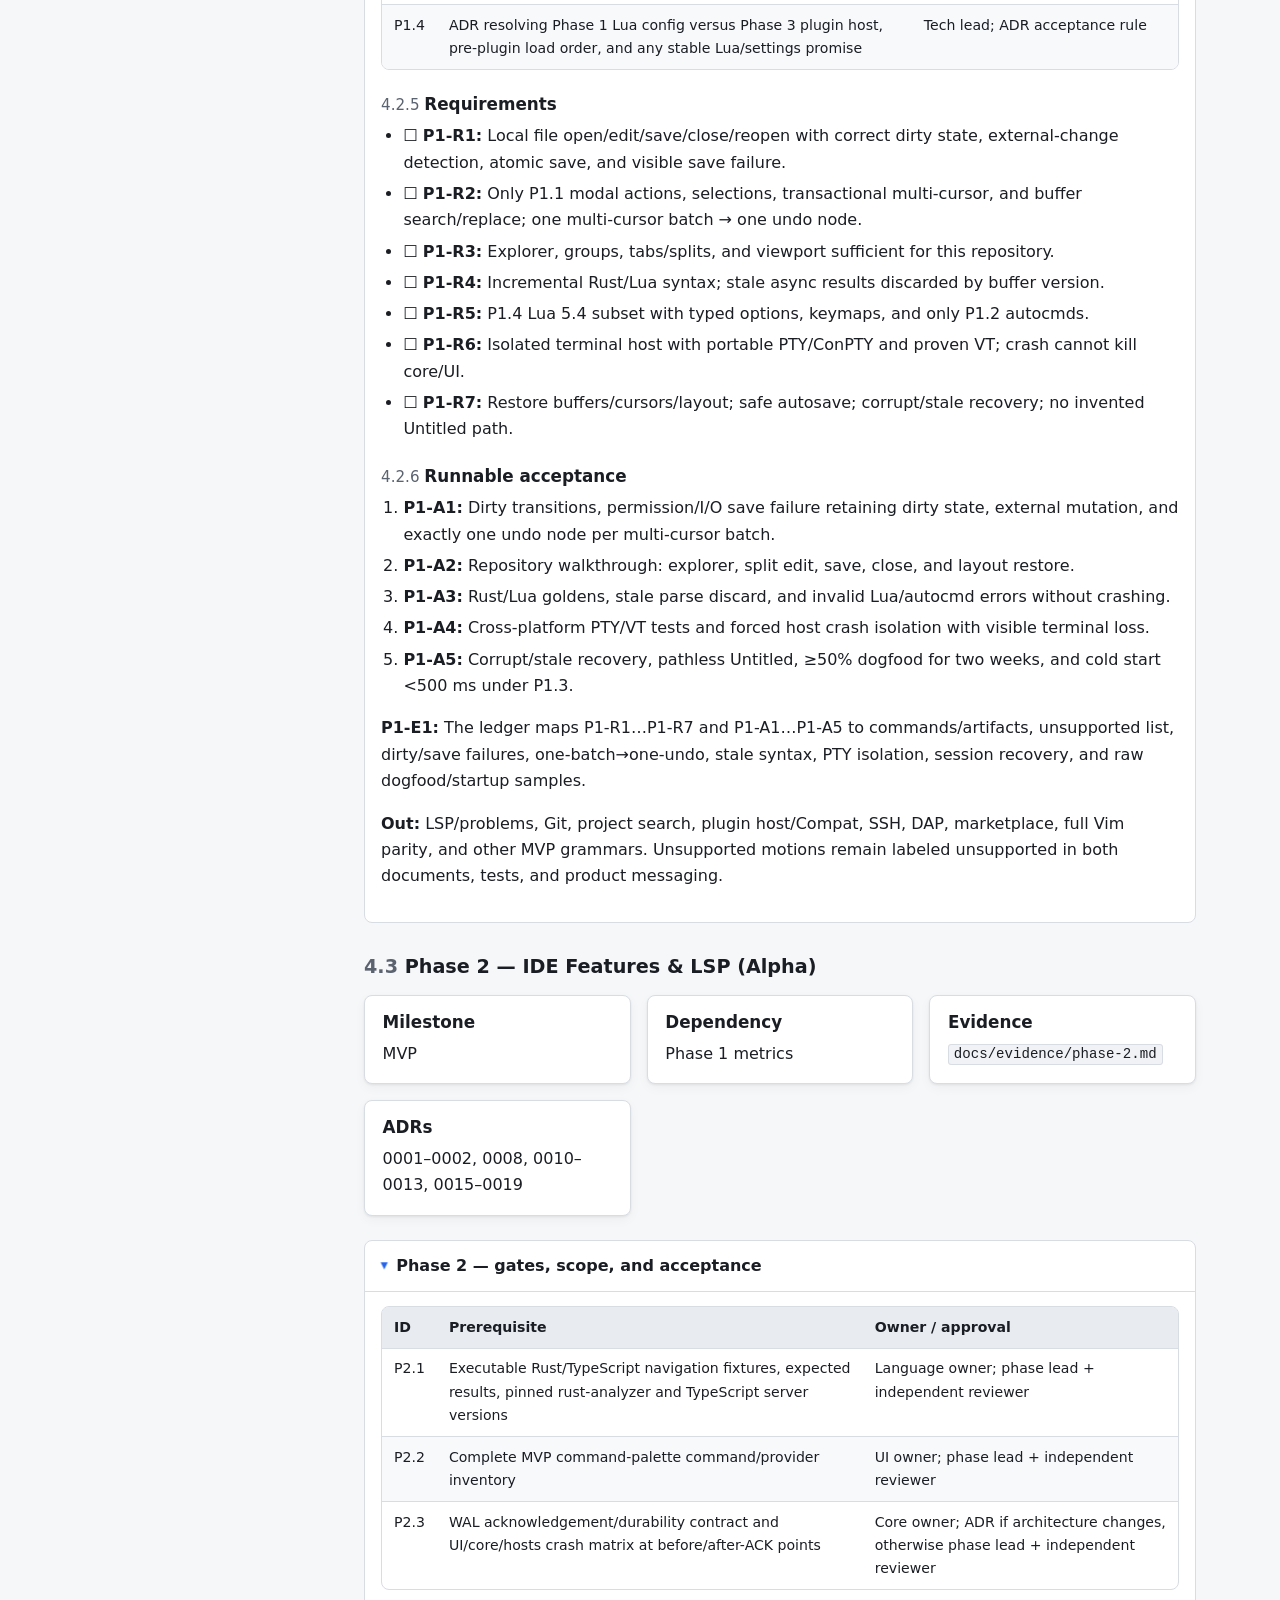
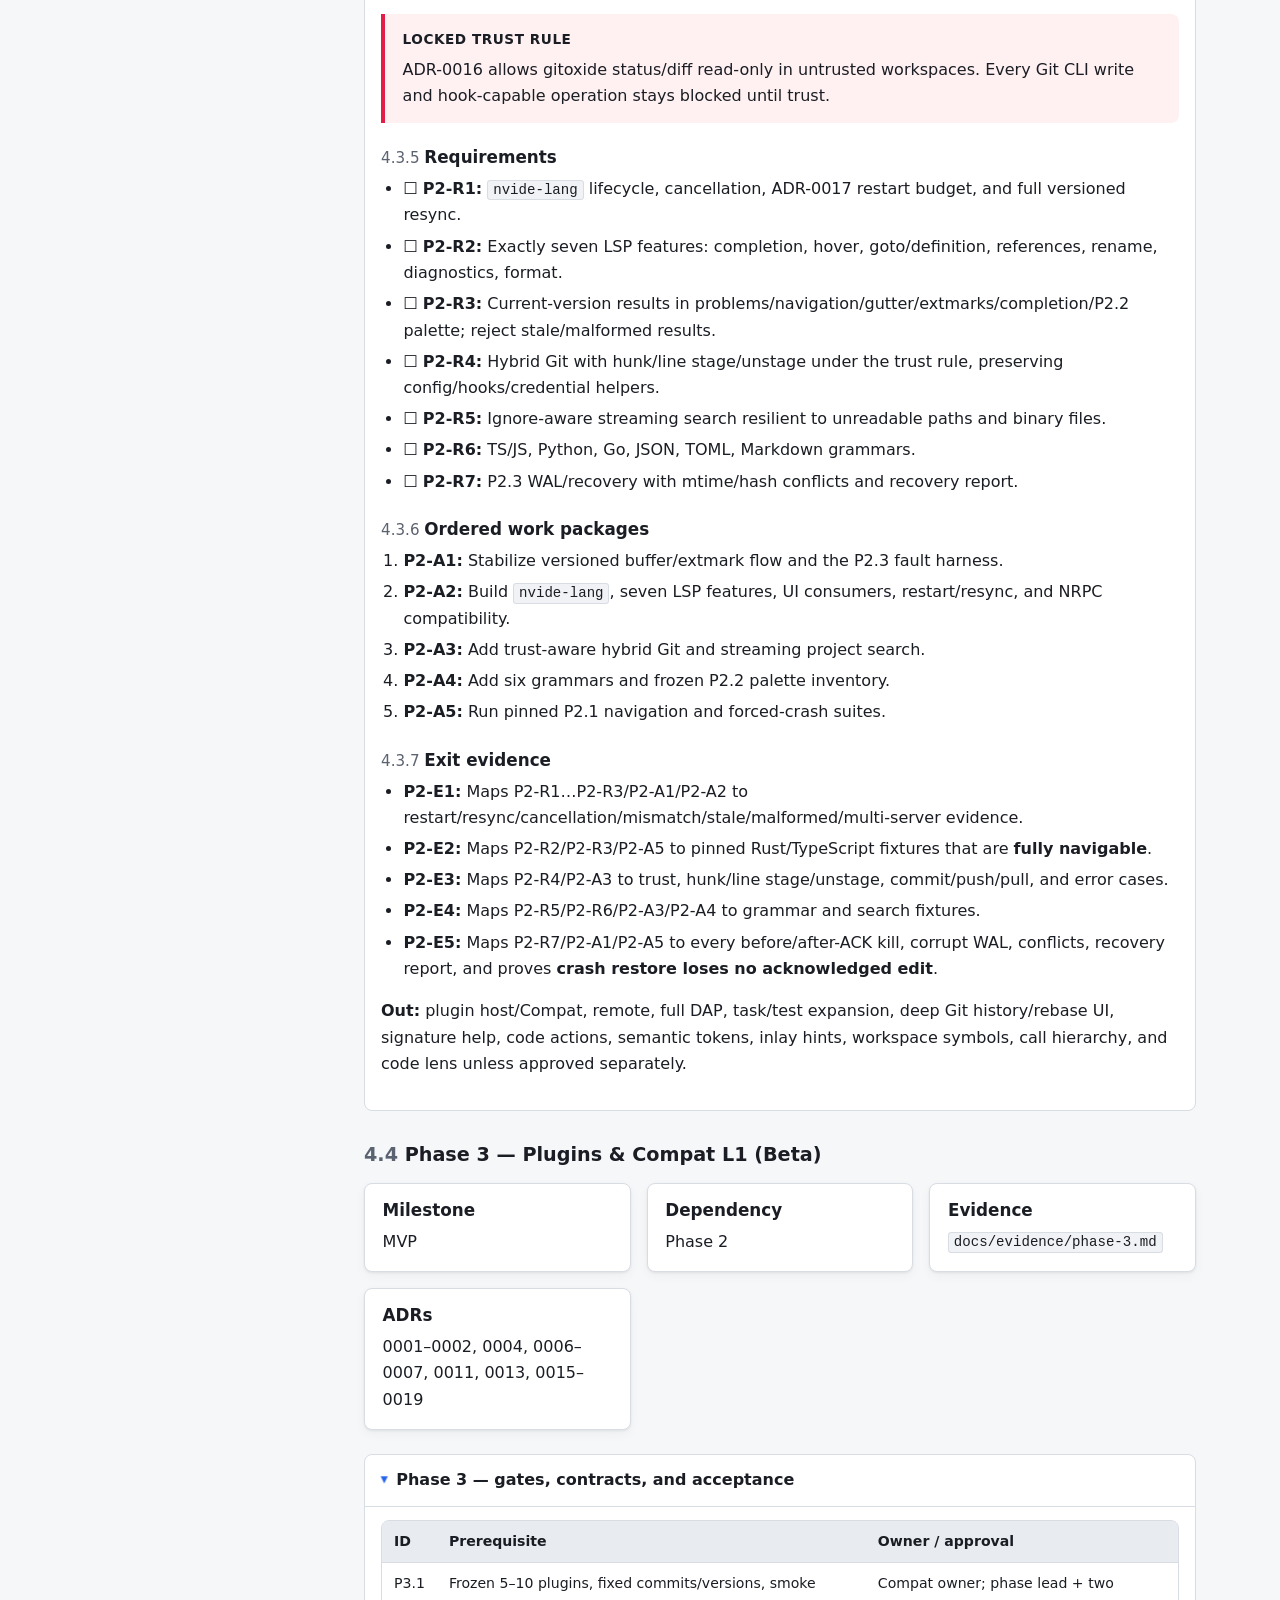
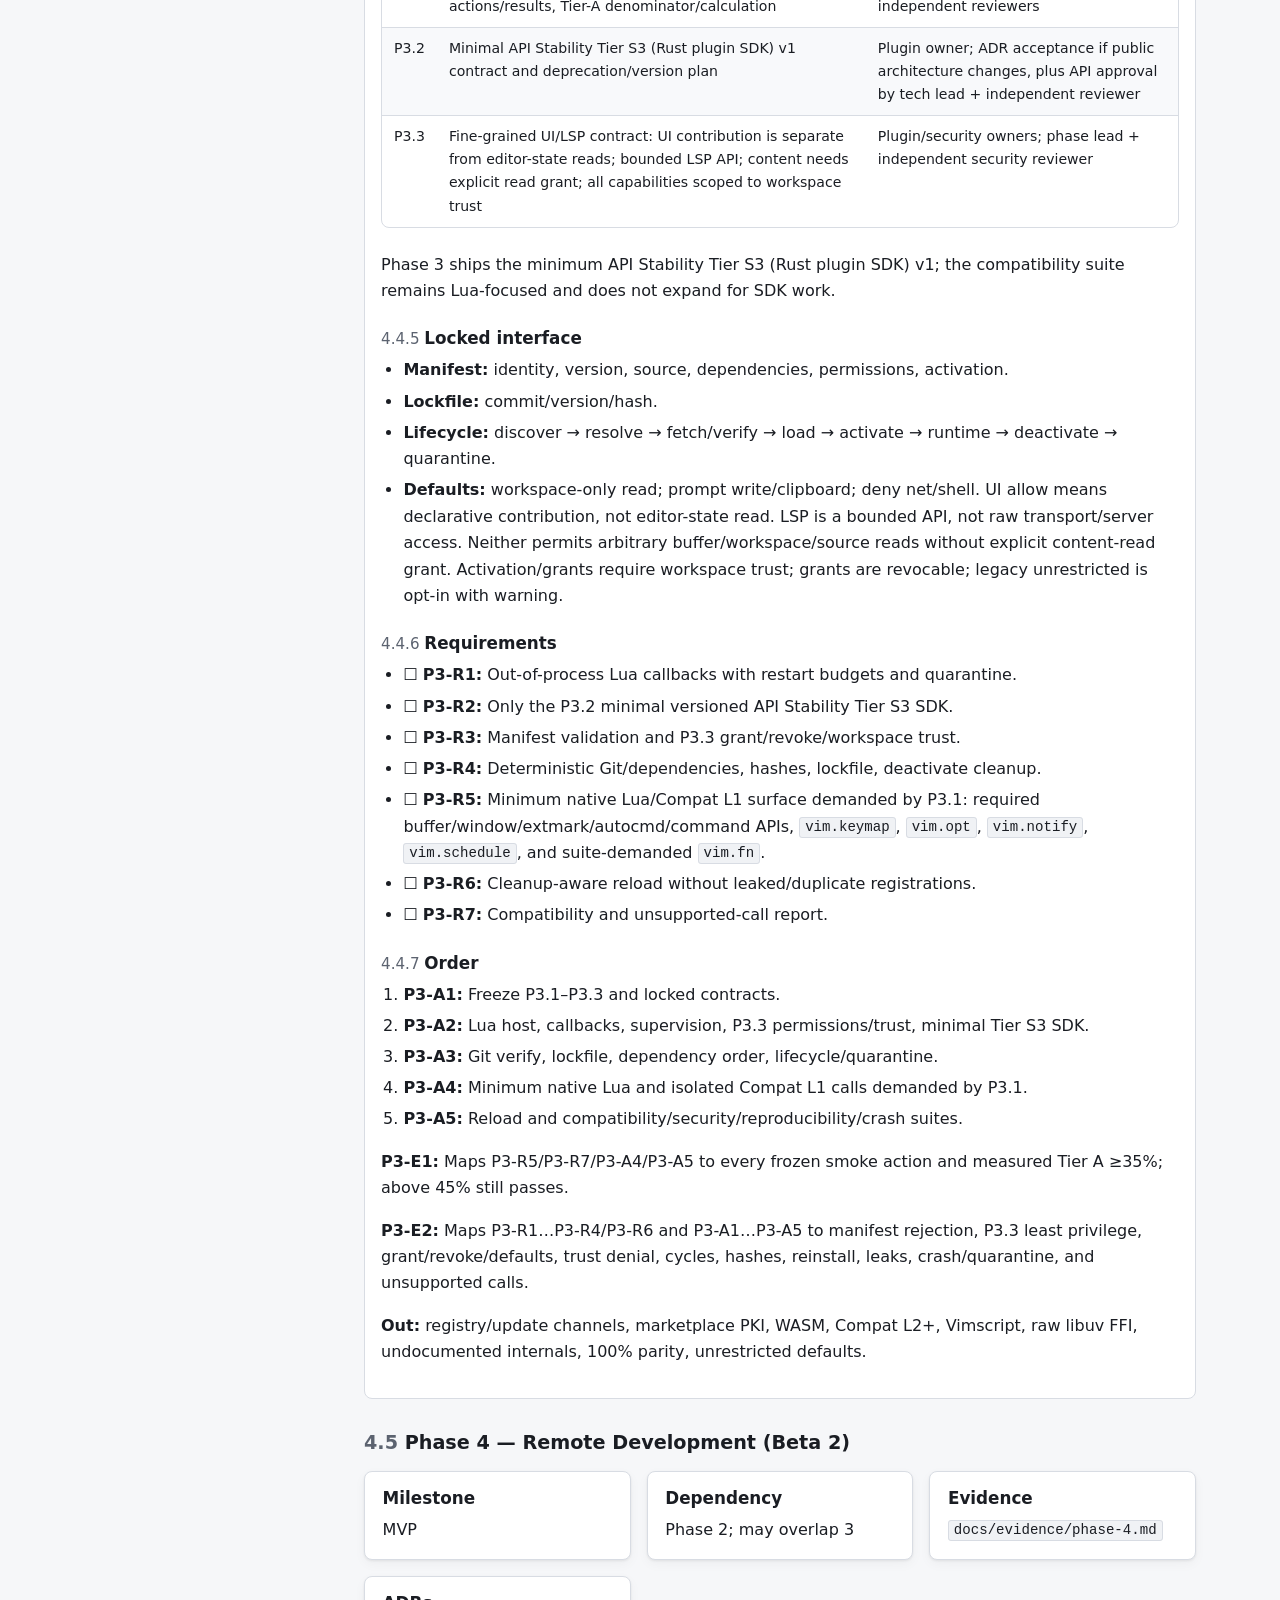
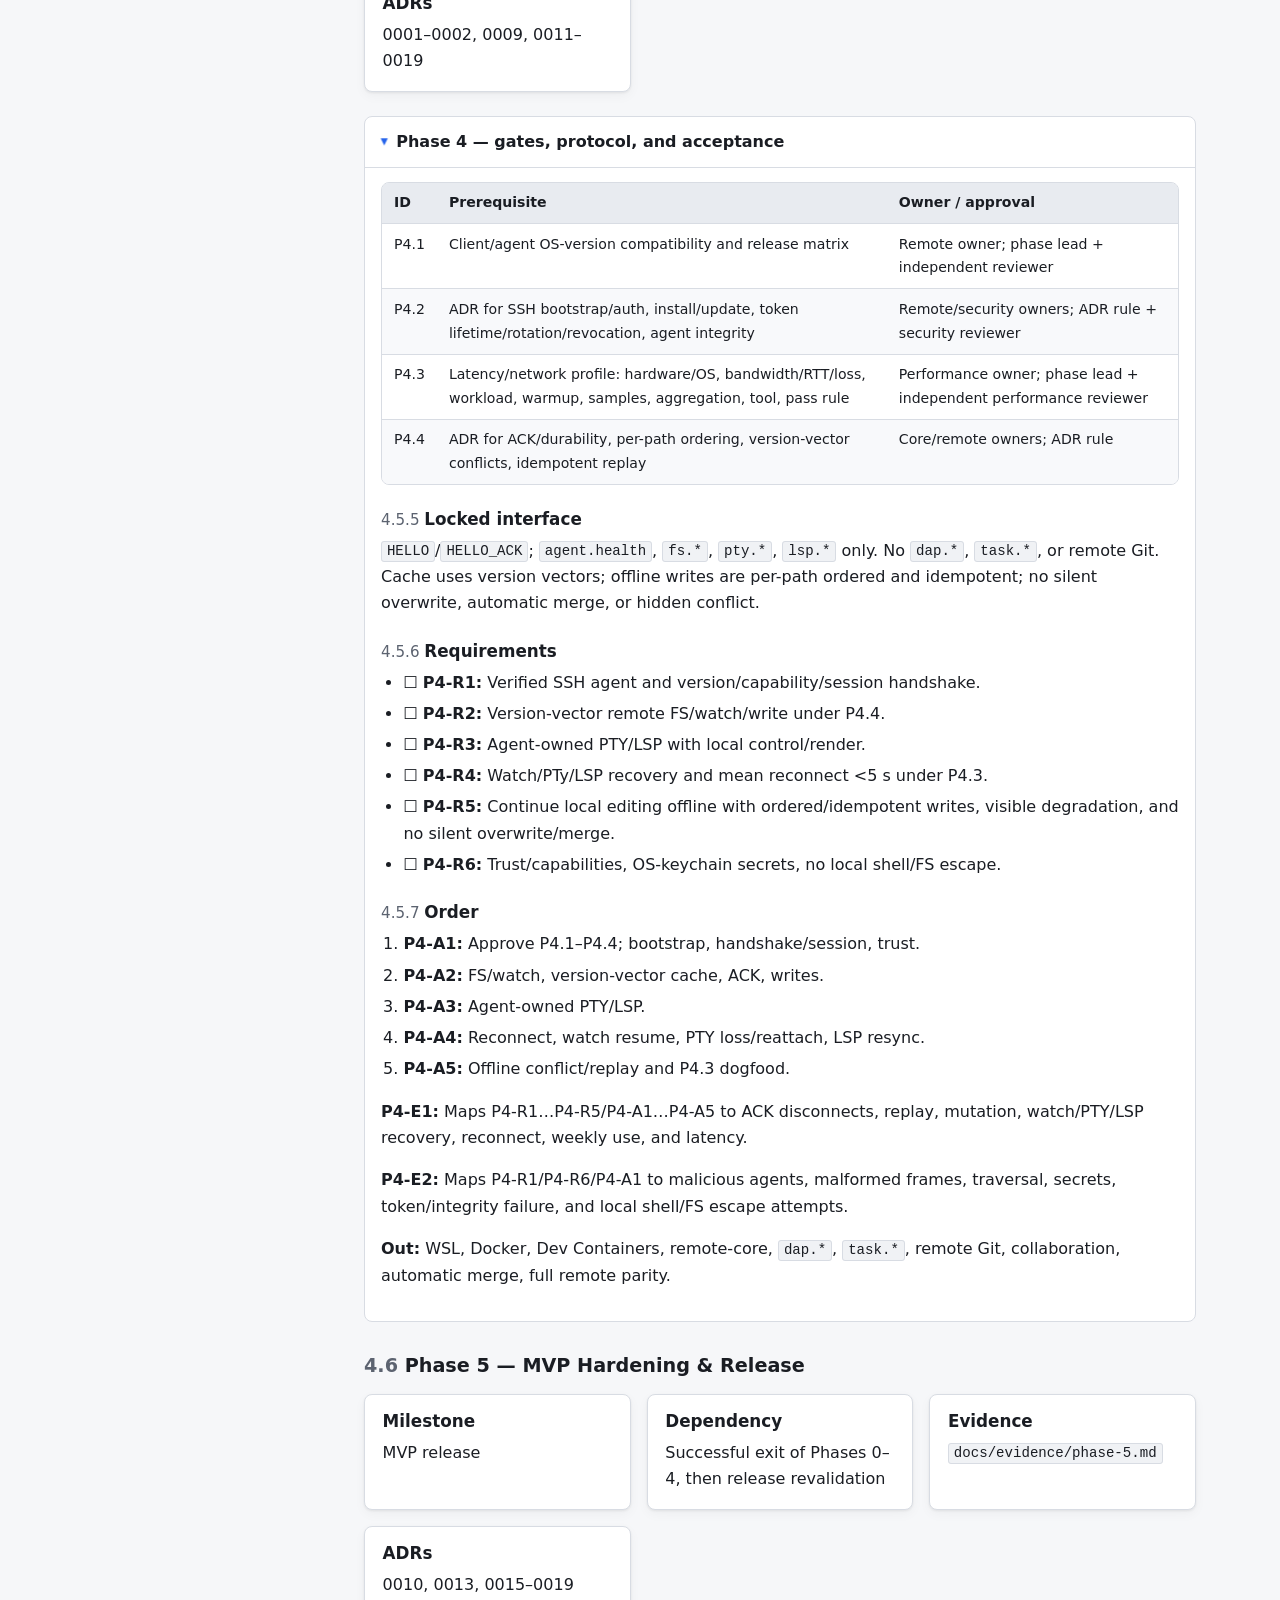
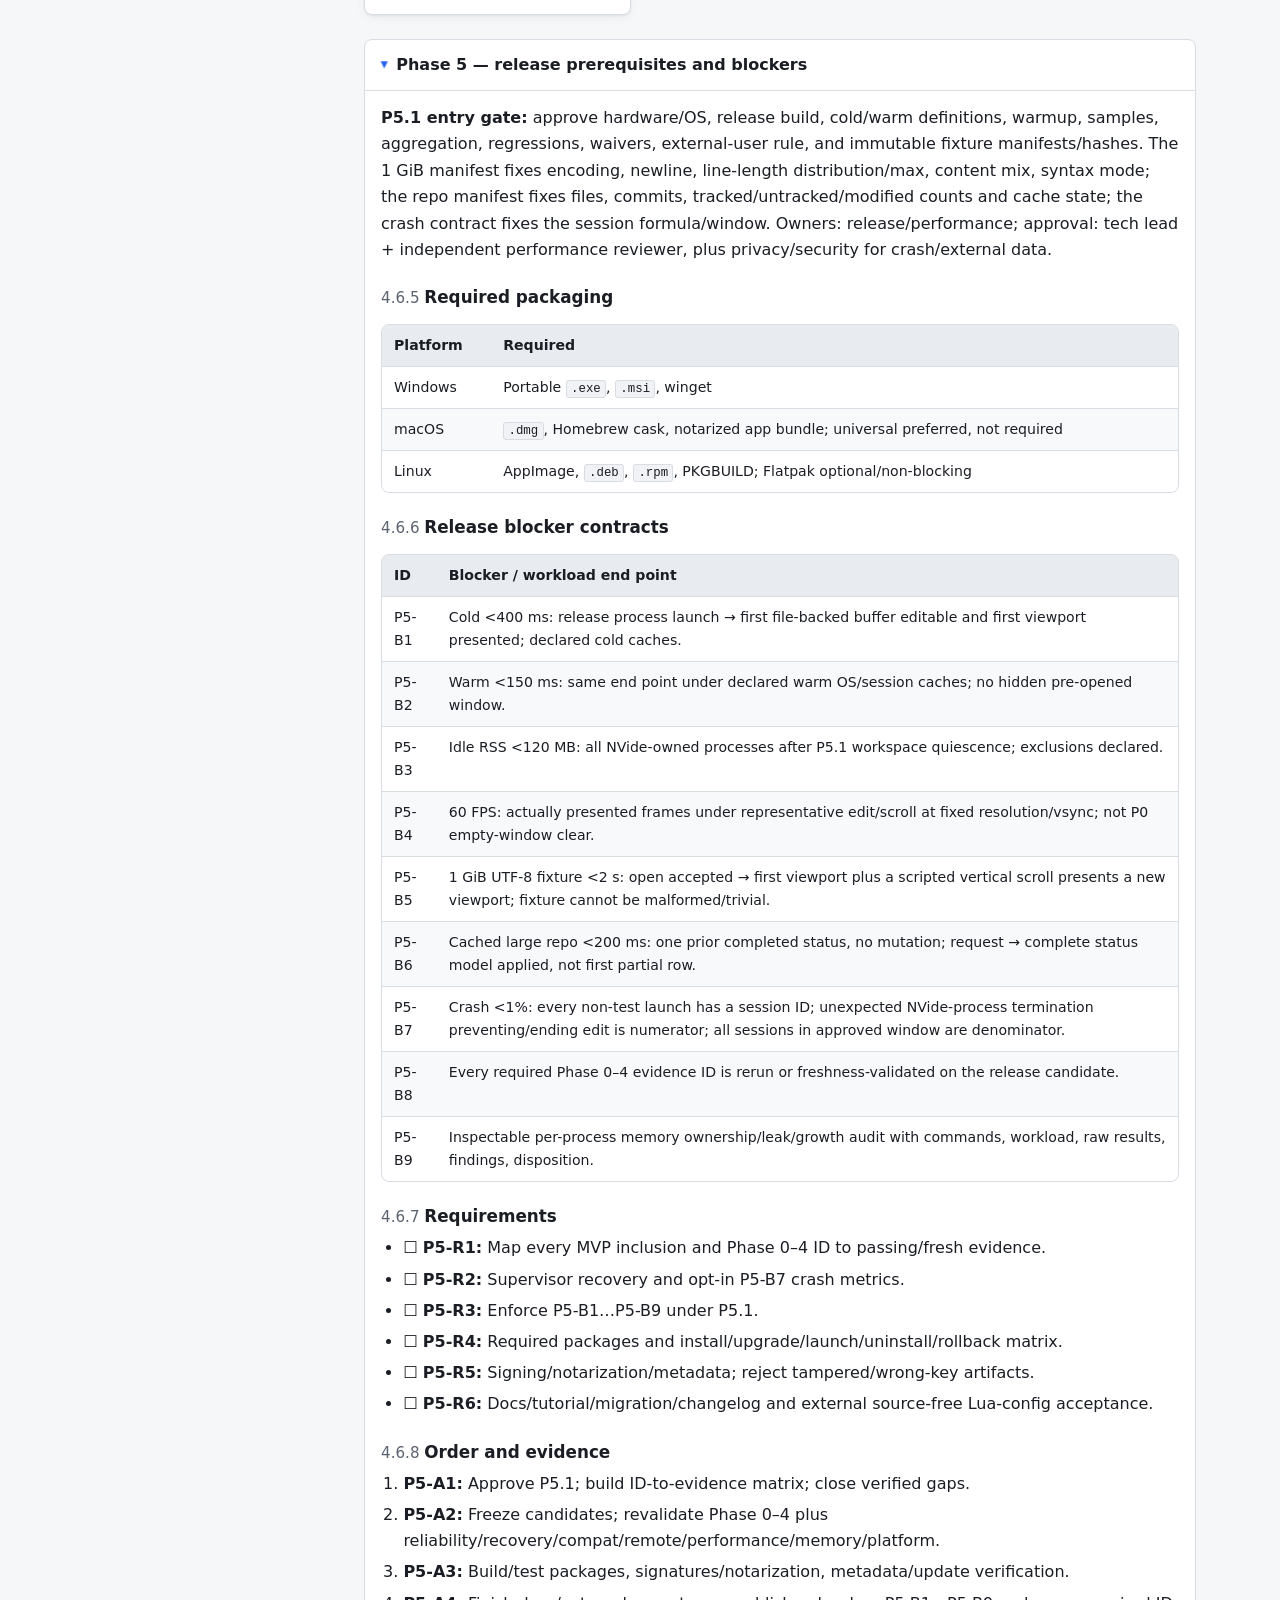
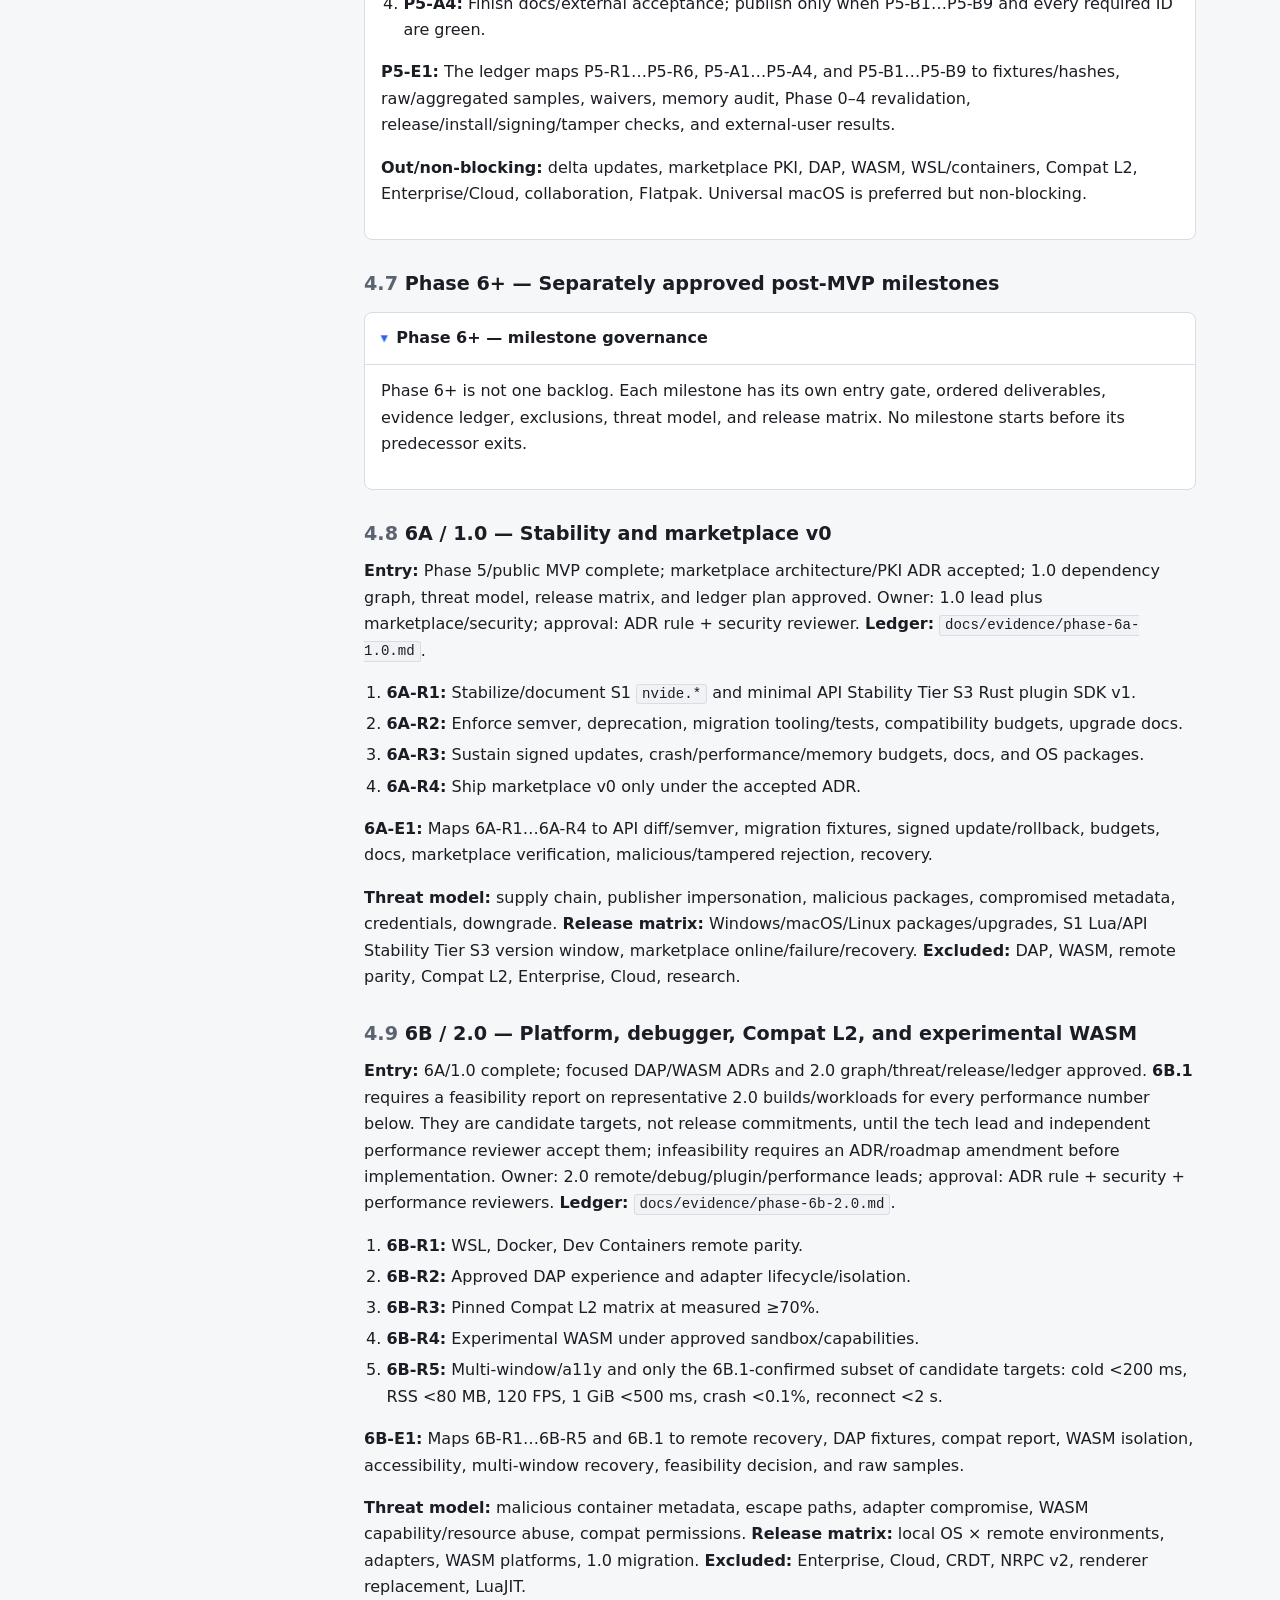
==== commit 60c80a2c: "docs: defer phase 0 benchmark host binding" ====
--- a/docs/plan/index.html
+++ b/docs/plan/index.html
@@ -11,7 +11,7 @@
     <header class="doc-header">
       <button type="button" id="sidebar-toggle" class="icon-btn" aria-label="Toggle table of contents" aria-controls="sidebar" aria-expanded="false">☰</button>
       <a class="brand" href="#top"><span class="brand-mark">N</span><span>NVide Plan</span></a>
-      <span class="meta">Architecture v0.2.1 · Reviewed</span>
+      <span class="meta">Architecture v0.2.1 · Ready for review</span>
       <div class="spacer"></div>
       <div class="toolbar">
         <input type="search" id="search-input" placeholder="Search document…" aria-label="Search within document" autocomplete="off" />
@@ -32,7 +32,7 @@
             <h1>NVide Implementation Plan</h1>
             <p class="subtitle">Architecture-bound execution plan from Phase 0 foundations through separately approved post-MVP milestones.</p>
             <dl class="cover-grid">
-              <div><dt>Status</dt><dd>REVIEWED</dd></div>
+              <div><dt>Status</dt><dd>READY FOR REVIEW</dd></div>
               <div><dt>Last updated</dt><dd>2026-08-01</dd></div>
               <div><dt>Architecture</dt><dd>v0.2.1</dd></div>
               <div><dt>Current phase</dt><dd>Phase 0</dd></div>
@@ -44,7 +44,7 @@
 
           <div class="callout important">
             <div class="callout-title">Canonical plan and review state</div>
-            <p>The Markdown plan is canonical. This HTML may shorten prose but must preserve every normative gate, stable ID, interface, metric, exclusion, and ADR mapping. Two qualifying independent artifacts review both formats at commit <code>710644906cd9589c2e3f2c25a8484088e710feac</code>.</p>
+            <p>The Markdown plan is canonical. This HTML may shorten prose but must preserve every normative gate, stable ID, interface, metric, exclusion, and ADR mapping. The P0.2 amendment changes the reviewed revision, so both formats return to ready for review.</p>
           </div>
 
           <section>
@@ -57,7 +57,7 @@
               <li>Each phase creates the named evidence ledger during implementation. Every entry records its stable requirement/acceptance ID, artifact path, command, environment/profile, result, date, and reviewer principal. Review records also name every author or implementer principal and exact reviewed commit; the inspectable review artifact itself identifies the reviewer principal, verdict, reviewed commit, and review scope. A claim without a runnable command or inspectable artifact is not exit evidence.</li>
               <li>IDs are immutable after review: prerequisites use <code>Pn.n</code>, requirements <code>Pn-Rn</code>, acceptance <code>Pn-An</code>, evidence <code>Pn-En</code>, and blockers <code>Pn-Bn</code>; 6A–6D use their milestone prefix. CI must reject duplicate/unknown IDs and required IDs without ledger references.</li>
               <li>A phase starts only after dependencies and all prerequisites are approved. Phase 4 may overlap Phase 3 only after Phase 2 exits.</li>
-              <li>Two inspectable, independent review records cover both formats, Phase 0–5, and the Phase 6+ umbrella at the reviewed commit; both AI records satisfy the distinct-agent rule.</li>
+              <li>Two inspectable, independent review records must cover the amendment commit, both formats, Phase 0–5, and the Phase 6+ umbrella before current verdicts become <code>AGREE</code>.</li>
             </ul>
           </section>
 
@@ -110,11 +110,11 @@
               <details open>
                 <summary>Phase 0 — gates, scope, and acceptance</summary>
                 <div class="details-body">
-                  <p><strong>Entry order:</strong> P0.1 and P0.2 block all workspace implementation; P0.3 blocks schema work.</p>
-                  <p><strong>Gate status (2026-08-01):</strong> P0.1 <code>APPROVED</code>; P0.2 <code>REVIEW PENDING</code>; P0.3 <code>APPROVED</code>. P0.2 therefore continues to block workspace implementation.</p>
+                  <p><strong>Entry order:</strong> P0.1 and the P0.2 protocol block workspace implementation; P0.3 blocks schema work. P0.2 host/tool/calibration binding remains mandatory before P0-E6 and Phase 0 exit.</p>
+                  <p><strong>Gate status (2026-08-01):</strong> P0.1 <code>APPROVED</code>; P0.2 protocol <code>REVIEW PENDING</code> and exit binding <code>PENDING</code>; P0.3 <code>APPROVED</code>. The P0.2 protocol therefore continues to block workspace implementation.</p>
                   <div class="table-wrap"><table><thead><tr><th>ID</th><th>Prerequisite</th><th>Owner / approval</th></tr></thead><tbody>
                     <tr><td>P0.1</td><td>Canonical ADR-0002/0003/0005 records, coding standards, and ADR workflow matching v0.2.1</td><td>Tech lead; ADR rule and independent coding-standard review</td></tr>
-                    <tr><td>P0.2</td><td>Benchmark/trace profile: hardware, OS/toolchain, release build, warmup, samples, tool, aggregation, pass rule. “120 FPS clear” is actually presented steady-state frames for an empty no-workspace/no-plugin window at fixed resolution/vsync. The scripted UI↔core edit correlates dispatch → core version → viewport receipt → first presented glyph.</td><td>Performance owner; phase lead + independent performance reviewer</td></tr>
+                    <tr><td>P0.2</td><td>Benchmark/trace protocol: required hardware/OS/toolchain fields, release build, warmup, samples, tool semantics, aggregation, pass rule. “120 FPS clear” is actually presented steady-state frames for an empty no-workspace/no-plugin window at fixed resolution/vsync. The scripted UI↔core edit correlates dispatch → core version → viewport receipt → first presented glyph. The eligible native host, exact tool command, and calibration may be bound after implementation begins but before Phase 0 exit.</td><td>Performance owner; protocol by phase lead + independent performance reviewer before workspace; binding by the same roles before P0-E6/exit</td></tr>
                     <tr><td>P0.3</td><td>Approved <code>xtask</code> command surface and generated-schema ownership/check policy</td><td>Build owner; phase lead + independent reviewer</td></tr>
                   </tbody></table></div>
                   <h4>Requirements</h4>
@@ -129,7 +129,7 @@
                   </ul>
                   <h4>Ordered work and runnable acceptance</h4>
                   <ol>
-                    <li><strong>P0-A1:</strong> Approve P0.1/P0.2; exact workspace and CI. Record clean build/test/dependency checks on all four targets.</li>
+                    <li><strong>P0-A1:</strong> Approve P0.1 and the P0.2 protocol; exact workspace and CI. Record clean build/test/dependency checks on all four targets.</li>
                     <li><strong>P0-A2:</strong> Approve P0.3; deterministic schemas. Approved regeneration command exits zero and <code>git diff --exit-code</code> is clean.</li>
                     <li><strong>P0-A3:</strong> Buffer tests cover edits, line endings, invalid UTF-8 boundaries, undo branches, and generated roundtrips.</li>
                     <li><strong>P0-A4:</strong> NRPC/supervisor tests cover malformed/oversized/truncated frames, versions, cancellation, broken transport, heartbeat loss, restart exhaustion, and restart/rebind.</li>
@@ -141,7 +141,7 @@
                     <tr><td>P0-E3</td><td>Maps P0-R4/P0-A3 to buffer unit/property/fuzz artifacts.</td></tr>
                     <tr><td>P0-E4</td><td>Maps P0-R5/P0-A4 to framing/handshake/fuzz, malformed frames, mismatch, cancellation, IPC failure, subprocess roundtrip.</td></tr>
                     <tr><td>P0-E5</td><td>Maps P0-R6/P0-A4 to forced failure, restart/rebind, budget exhaustion, degradation.</td></tr>
-                    <tr><td>P0-E6</td><td>Maps P0-R7/P0-A5 to P0.2, exact commands, raw frames, shaped-text capture, correlation trace, and first-presented-glyph artifact.</td></tr>
+                    <tr><td>P0-E6</td><td>Maps P0-R7/P0-A5 to the exit-bound P0.2 native host/tool/calibration, exact commands, raw frames, shaped-text capture, correlation trace, and first-presented-glyph artifact.</td></tr>
                   </tbody></table></div>
                   <p><strong>Out:</strong> full shell, modal editor, terminal, LSP, Git, plugins, remote, DAP, marketplace, production daemon, and later-phase crates. The render prototype may be replaced once; buffer API stays stable.</p>
                 </div>
@@ -452,22 +452,22 @@
 
           <section>
             <h2 id="reviews">Review record</h2>
-            <p>Two qualifying durable review artifacts cover the exact reviewed commit, both formats, every Phase 0–5 plan, and the Phase 6+ umbrella including 6A–6D. Their principals differ from <code>agent:/root</code> and from each other, so this revision is <code>REVIEWED</code>.</p>
+            <p>The P0.2 amendment invalidates the prior exact-revision verdicts without invalidating their historical artifacts. This revision is <code>READY FOR REVIEW</code>; two eligible reviewers must inspect both formats before any current verdict becomes <code>AGREE</code>.</p>
             <article>
               <h3 id="overall-review">Overall plan gate</h3>
               <div class="table-wrap"><table><thead><tr><th>Slot</th><th>Reviewer principal</th><th>Markdown</th><th>HTML</th><th>UTC date</th><th>Reviewed commit</th><th>Artifact</th><th>Final</th></tr></thead><tbody>
-                <tr><td>Reviewer 1</td><td><code>agent:/root/ai_review_parity</code></td><td>AGREE</td><td>AGREE</td><td>2026-08-01</td><td><code>710644906cd9589c2e3f2c25a8484088e710feac</code></td><td><a href="../reviews/7106449-plan.md">7106449-plan.md</a></td><td>AGREE</td></tr>
-                <tr><td>Reviewer 2</td><td><code>agent:/root/ai_review_policy</code></td><td>AGREE</td><td>AGREE</td><td>2026-08-01</td><td><code>710644906cd9589c2e3f2c25a8484088e710feac</code></td><td><a href="../reviews/7106449-p0-plan-policy.md">7106449-p0-plan-policy.md</a></td><td>AGREE</td></tr>
+                <tr><td>Reviewer 1</td><td>PENDING</td><td>PENDING</td><td>PENDING</td><td>PENDING</td><td>PENDING</td><td>PENDING</td><td>PENDING</td></tr>
+                <tr><td>Reviewer 2</td><td>PENDING</td><td>PENDING</td><td>PENDING</td><td>PENDING</td><td>PENDING</td><td>PENDING</td><td>PENDING</td></tr>
               </tbody></table></div>
             </article>
             <article>
               <h3 id="detailed-review">Detailed plan gate</h3>
               <p><code>Reviewer 1</code> and <code>Reviewer 2</code> refer to the principals, reviewed commit, and artifacts in the overall gate. A detailed verdict is invalid when that binding is missing or violates the distinct-agent rule.</p>
               <div class="table-wrap"><table><thead><tr><th>Reviewer / format</th><th>Phase 0</th><th>Phase 1</th><th>Phase 2</th><th>Phase 3</th><th>Phase 4</th><th>Phase 5</th><th>Phase 6+</th></tr></thead><tbody>
-                <tr><td>Reviewer 1 / Markdown</td><td>AGREE</td><td>AGREE</td><td>AGREE</td><td>AGREE</td><td>AGREE</td><td>AGREE</td><td>AGREE</td></tr>
-                <tr><td>Reviewer 1 / HTML</td><td>AGREE</td><td>AGREE</td><td>AGREE</td><td>AGREE</td><td>AGREE</td><td>AGREE</td><td>AGREE</td></tr>
-                <tr><td>Reviewer 2 / Markdown</td><td>AGREE</td><td>AGREE</td><td>AGREE</td><td>AGREE</td><td>AGREE</td><td>AGREE</td><td>AGREE</td></tr>
-                <tr><td>Reviewer 2 / HTML</td><td>AGREE</td><td>AGREE</td><td>AGREE</td><td>AGREE</td><td>AGREE</td><td>AGREE</td><td>AGREE</td></tr>
+                <tr><td>Reviewer 1 / Markdown</td><td>PENDING</td><td>PENDING</td><td>PENDING</td><td>PENDING</td><td>PENDING</td><td>PENDING</td><td>PENDING</td></tr>
+                <tr><td>Reviewer 1 / HTML</td><td>PENDING</td><td>PENDING</td><td>PENDING</td><td>PENDING</td><td>PENDING</td><td>PENDING</td><td>PENDING</td></tr>
+                <tr><td>Reviewer 2 / Markdown</td><td>PENDING</td><td>PENDING</td><td>PENDING</td><td>PENDING</td><td>PENDING</td><td>PENDING</td><td>PENDING</td></tr>
+                <tr><td>Reviewer 2 / HTML</td><td>PENDING</td><td>PENDING</td><td>PENDING</td><td>PENDING</td><td>PENDING</td><td>PENDING</td><td>PENDING</td></tr>
               </tbody></table></div>
             </article>
           </section>
@@ -481,7 +481,7 @@
               <li>☑ Phase 2 preserves “fully navigable” and “crash restore loses no acknowledged edit”.</li>
               <li>☑ Assets resolve; IDs and summaries are unique; tags balance; keyboard/sidebar controls are accessible.</li>
               <li>☑ JavaScript syntax, stable-ID, whitespace, and diff checks pass; no runtime source, dependency, or public API changed, and the policy amendment is mirrored in Architecture, AGENTS, ADRs, Phase 0 artifacts, and both plan formats.</li>
-              <li>☑ Two independent reviewers attach inspectable records for both formats and Phase 0–5 plus the Phase 6+ umbrella; both AI reviewers satisfy the distinct-agent rule.</li>
+              <li>☐ Two independent reviewers attach inspectable records for the amendment commit, both formats, Phase 0–5, and the Phase 6+ umbrella; both AI reviewers must satisfy the distinct-agent rule.</li>
             </ul>
           </section>
 
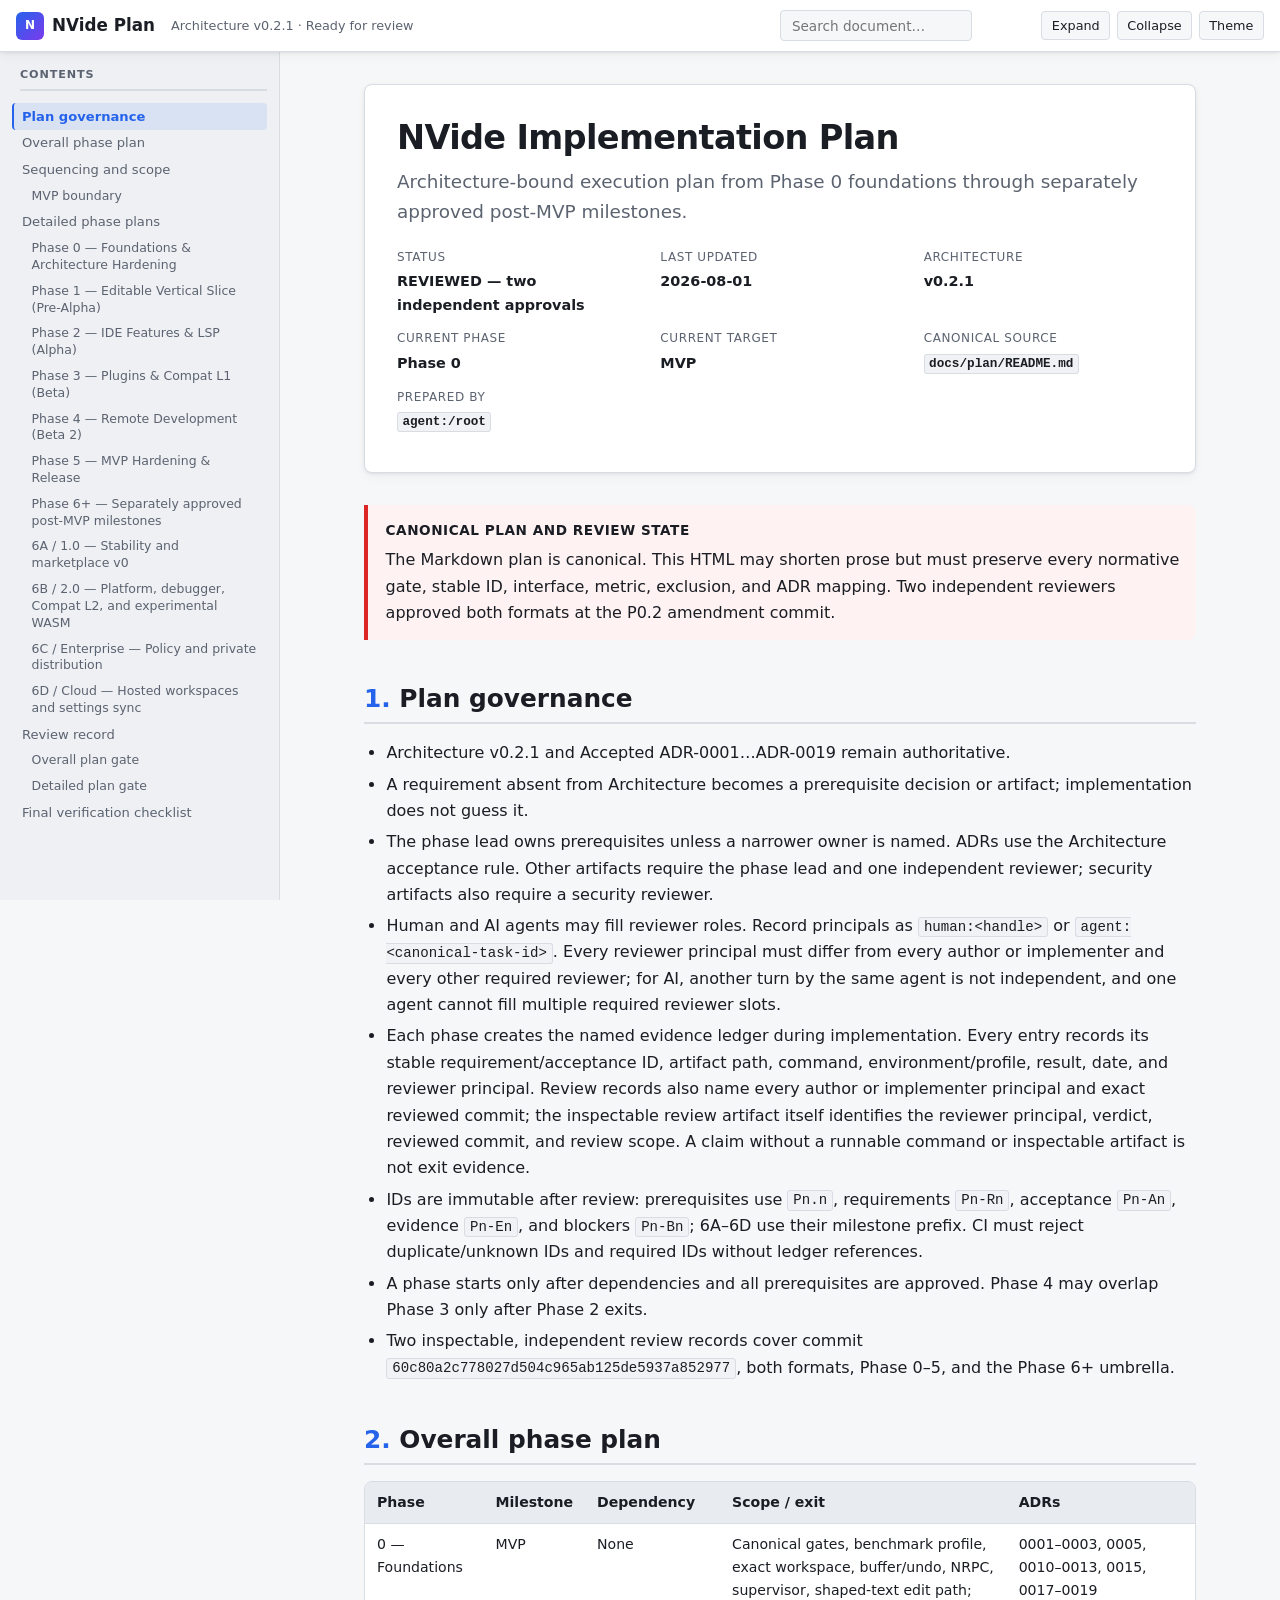
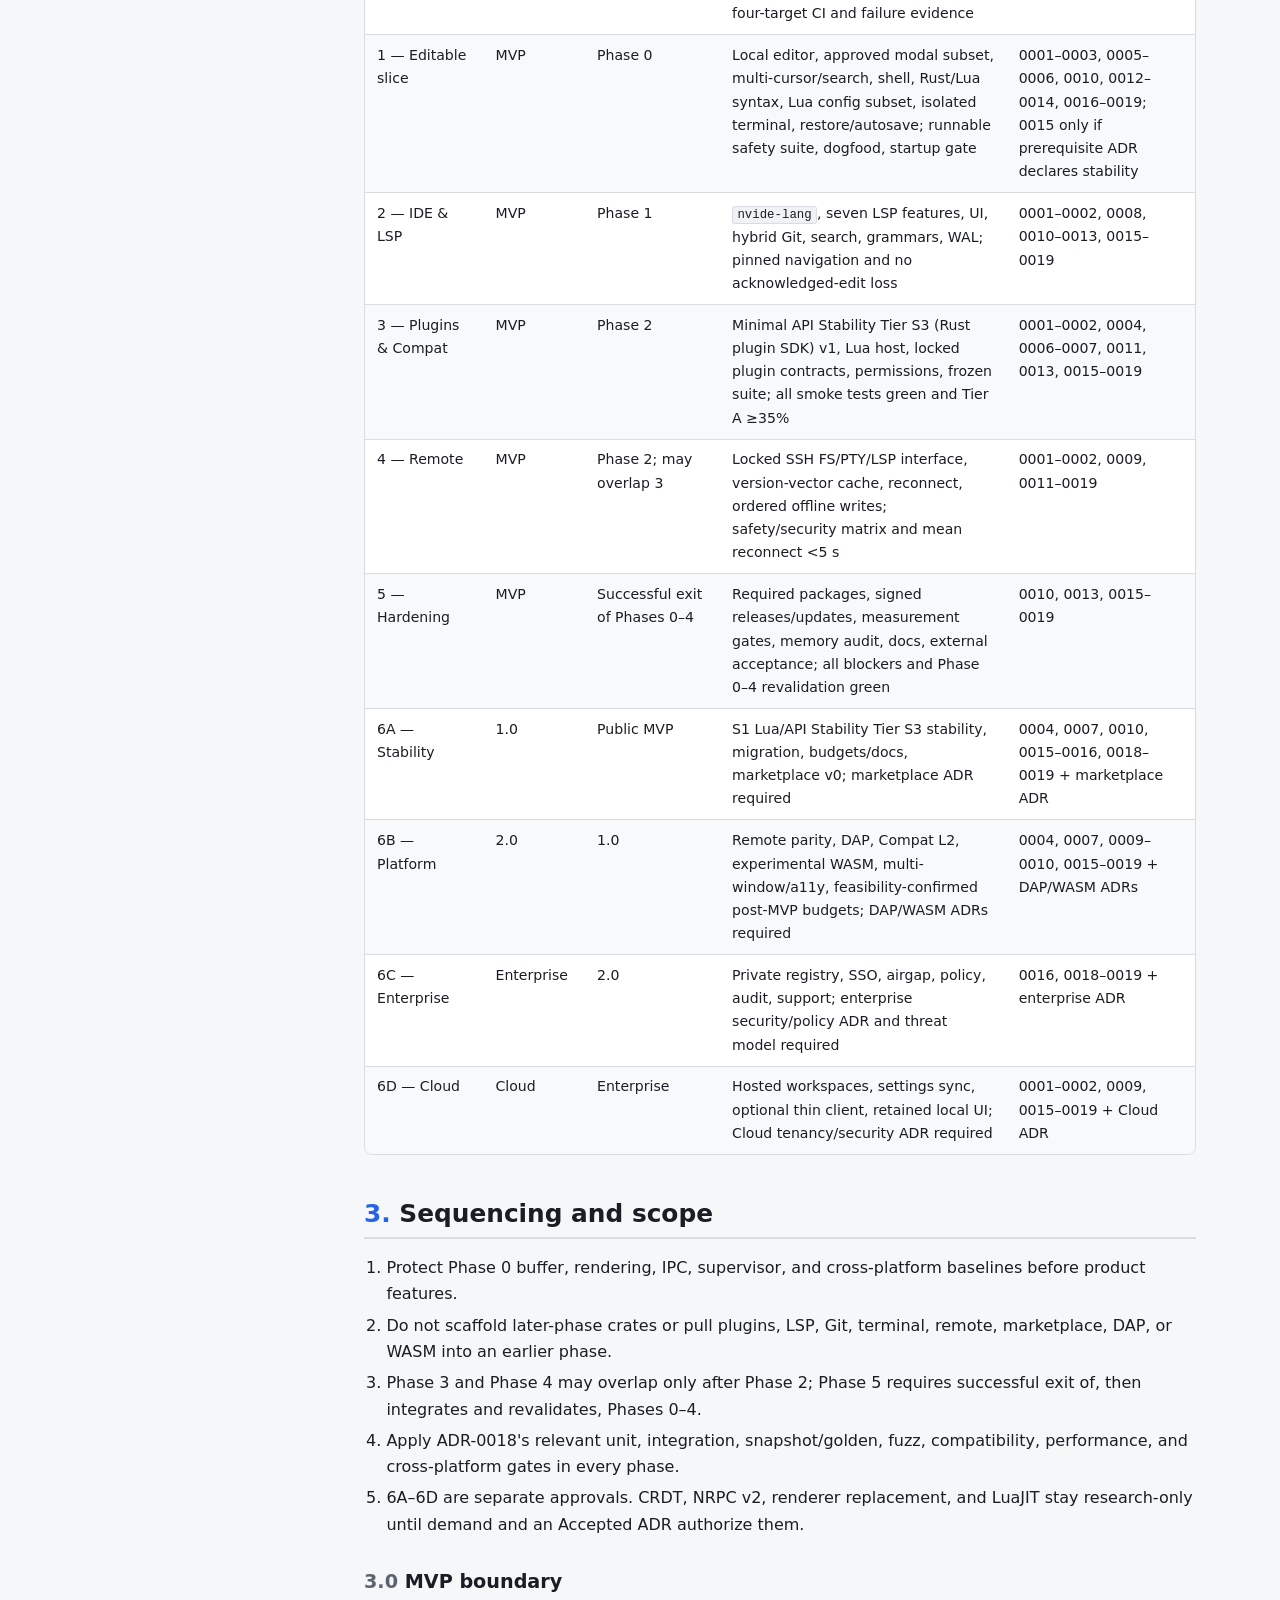
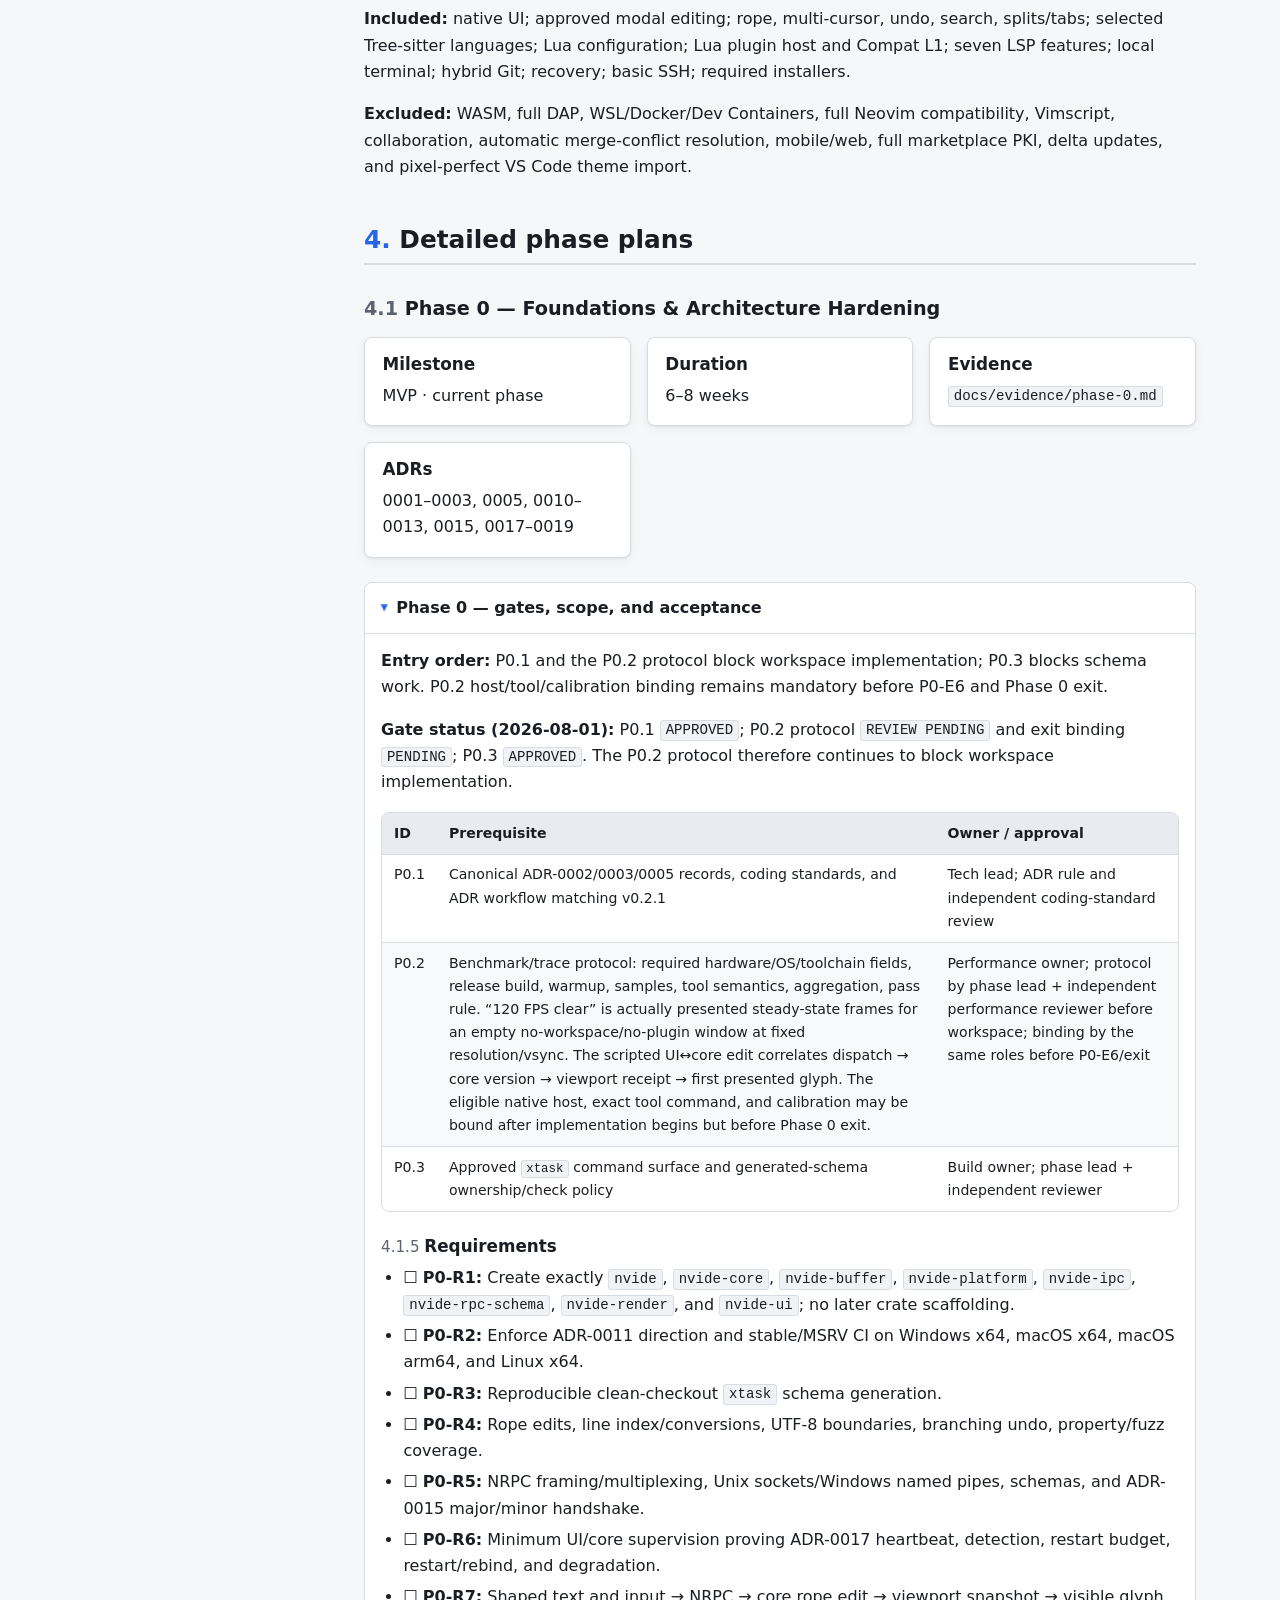
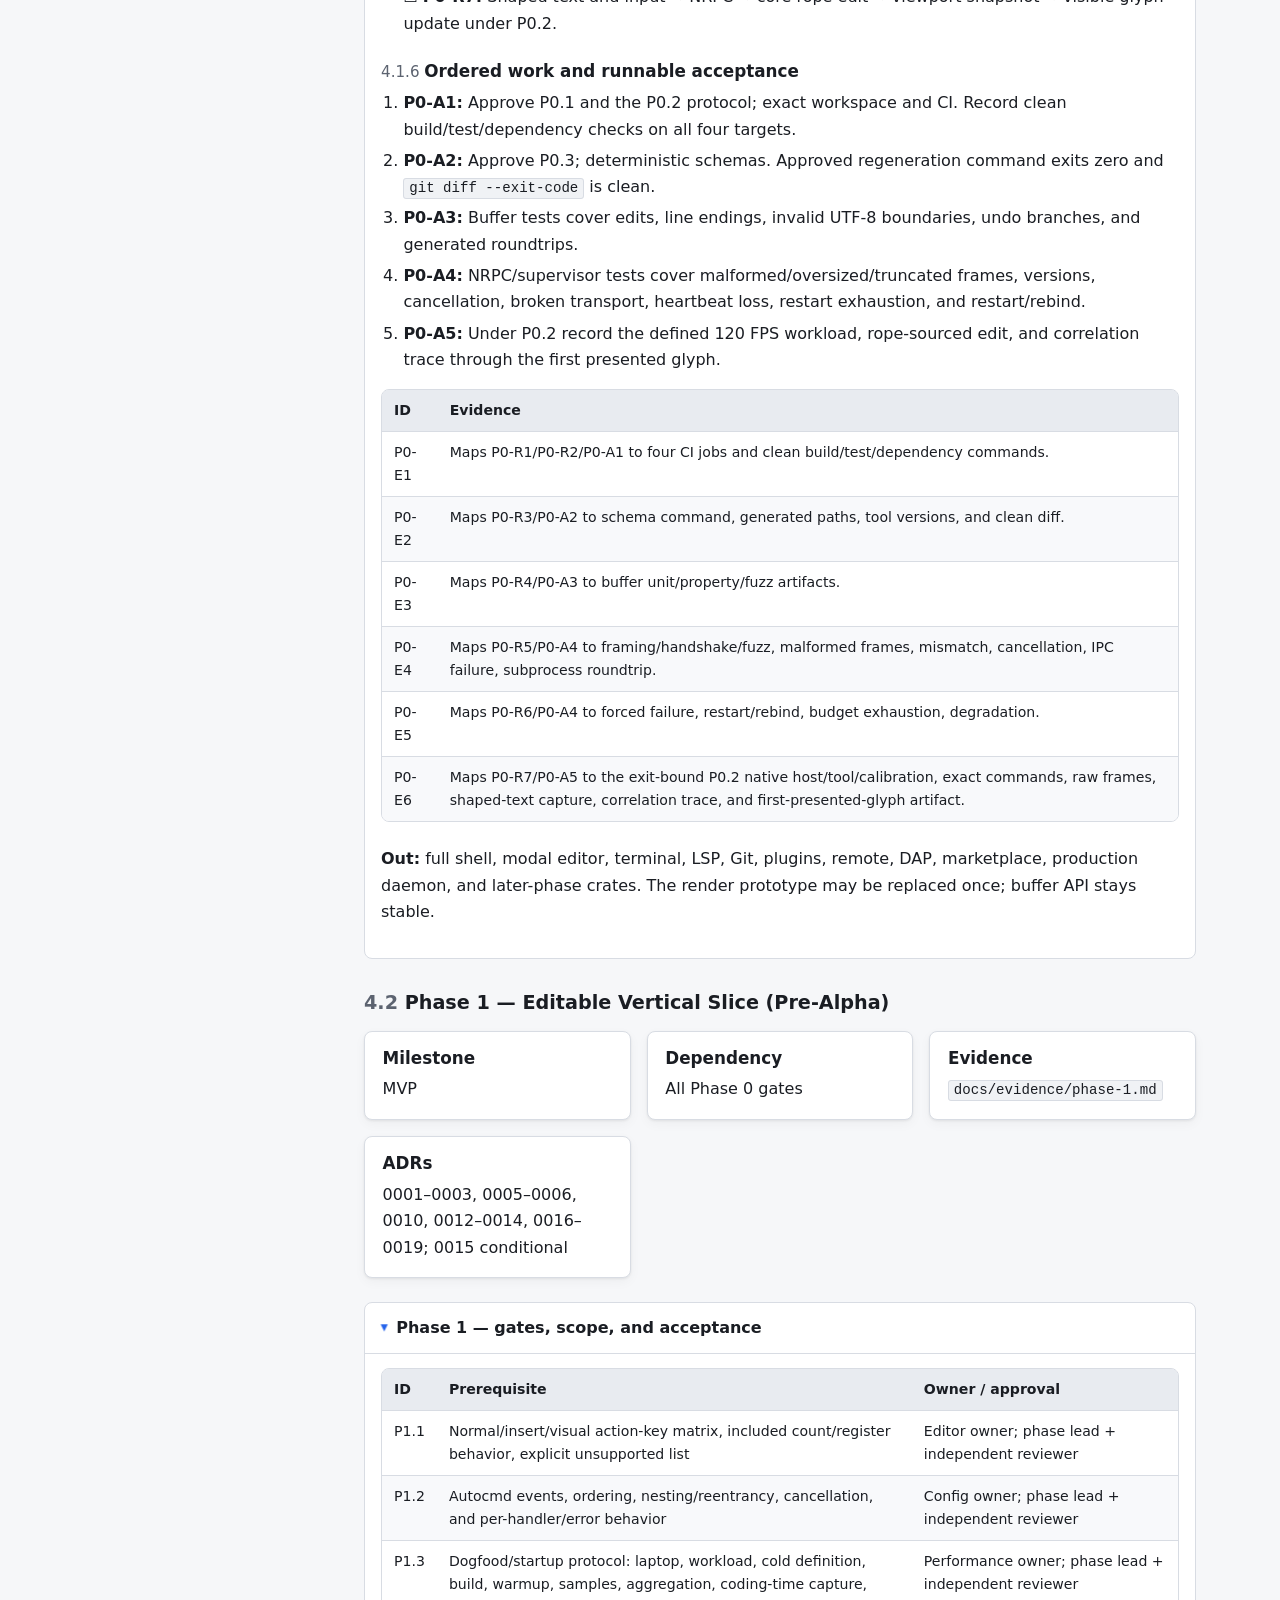
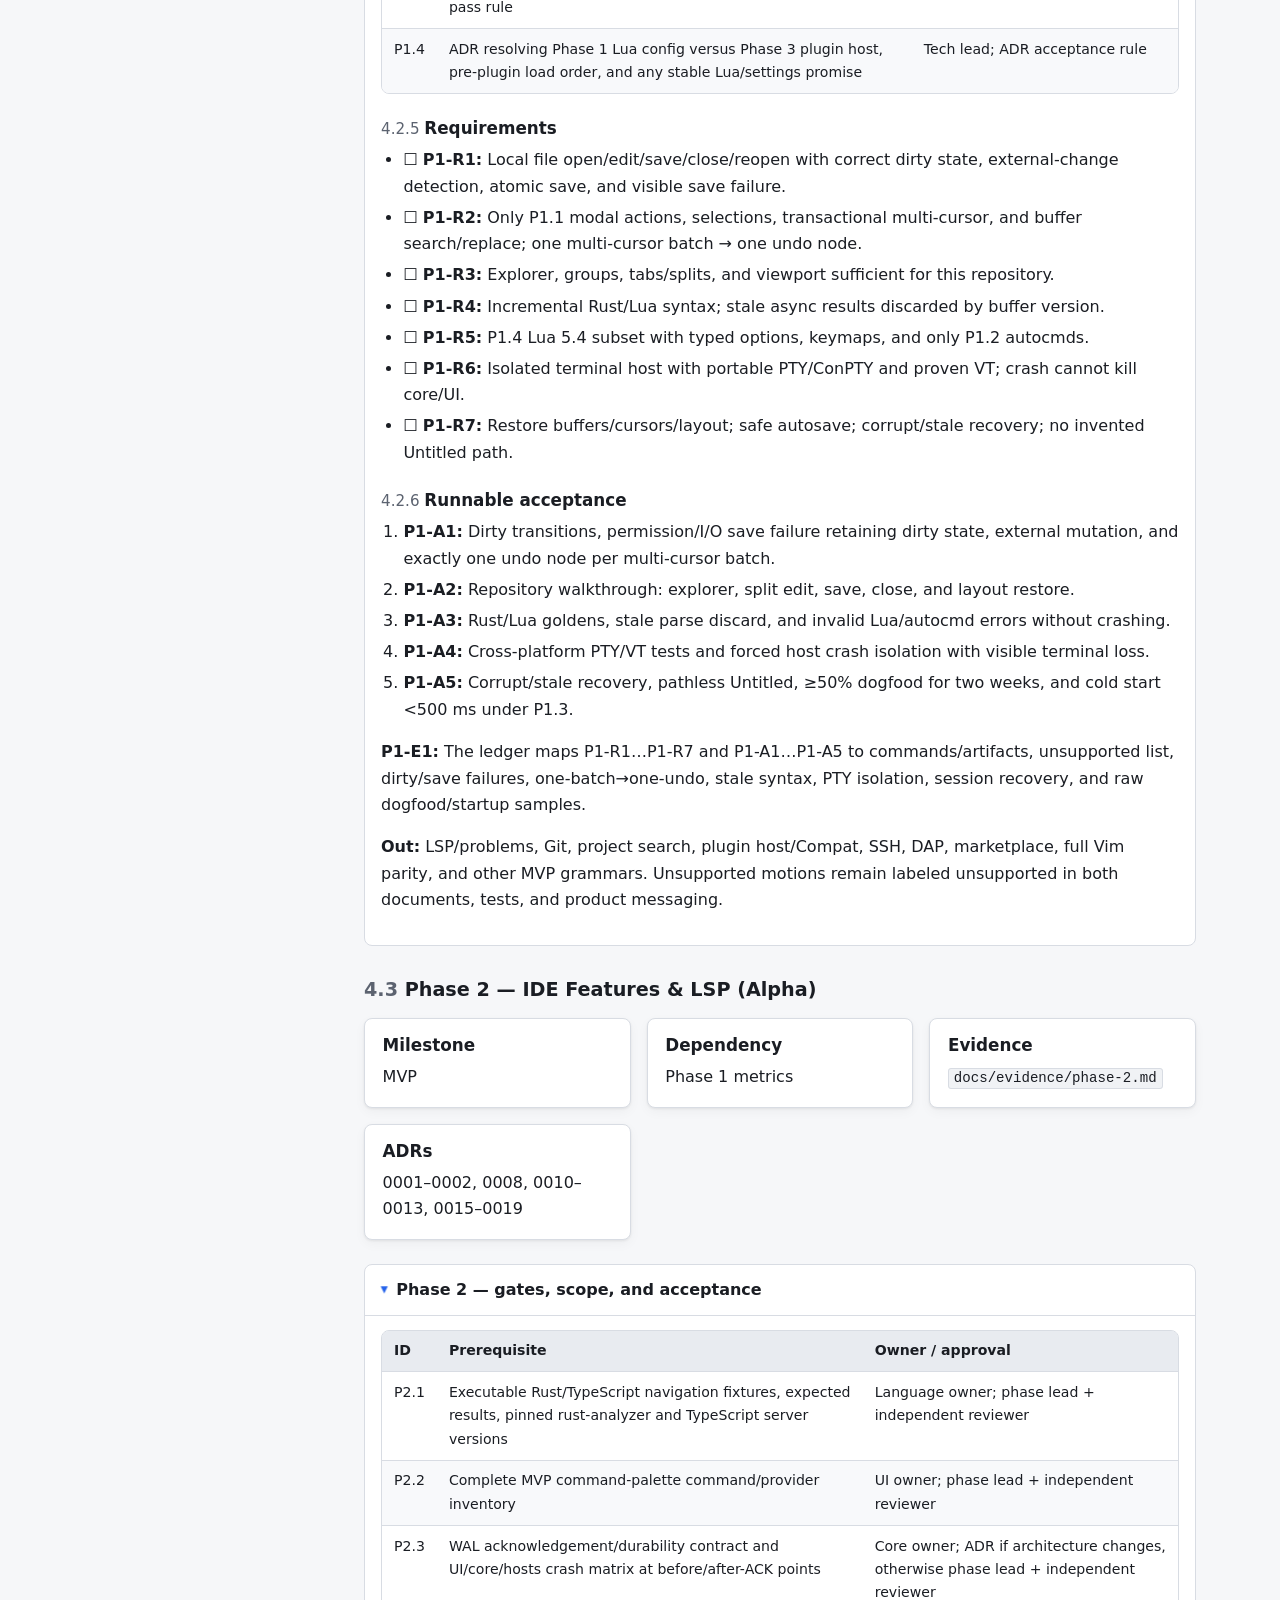
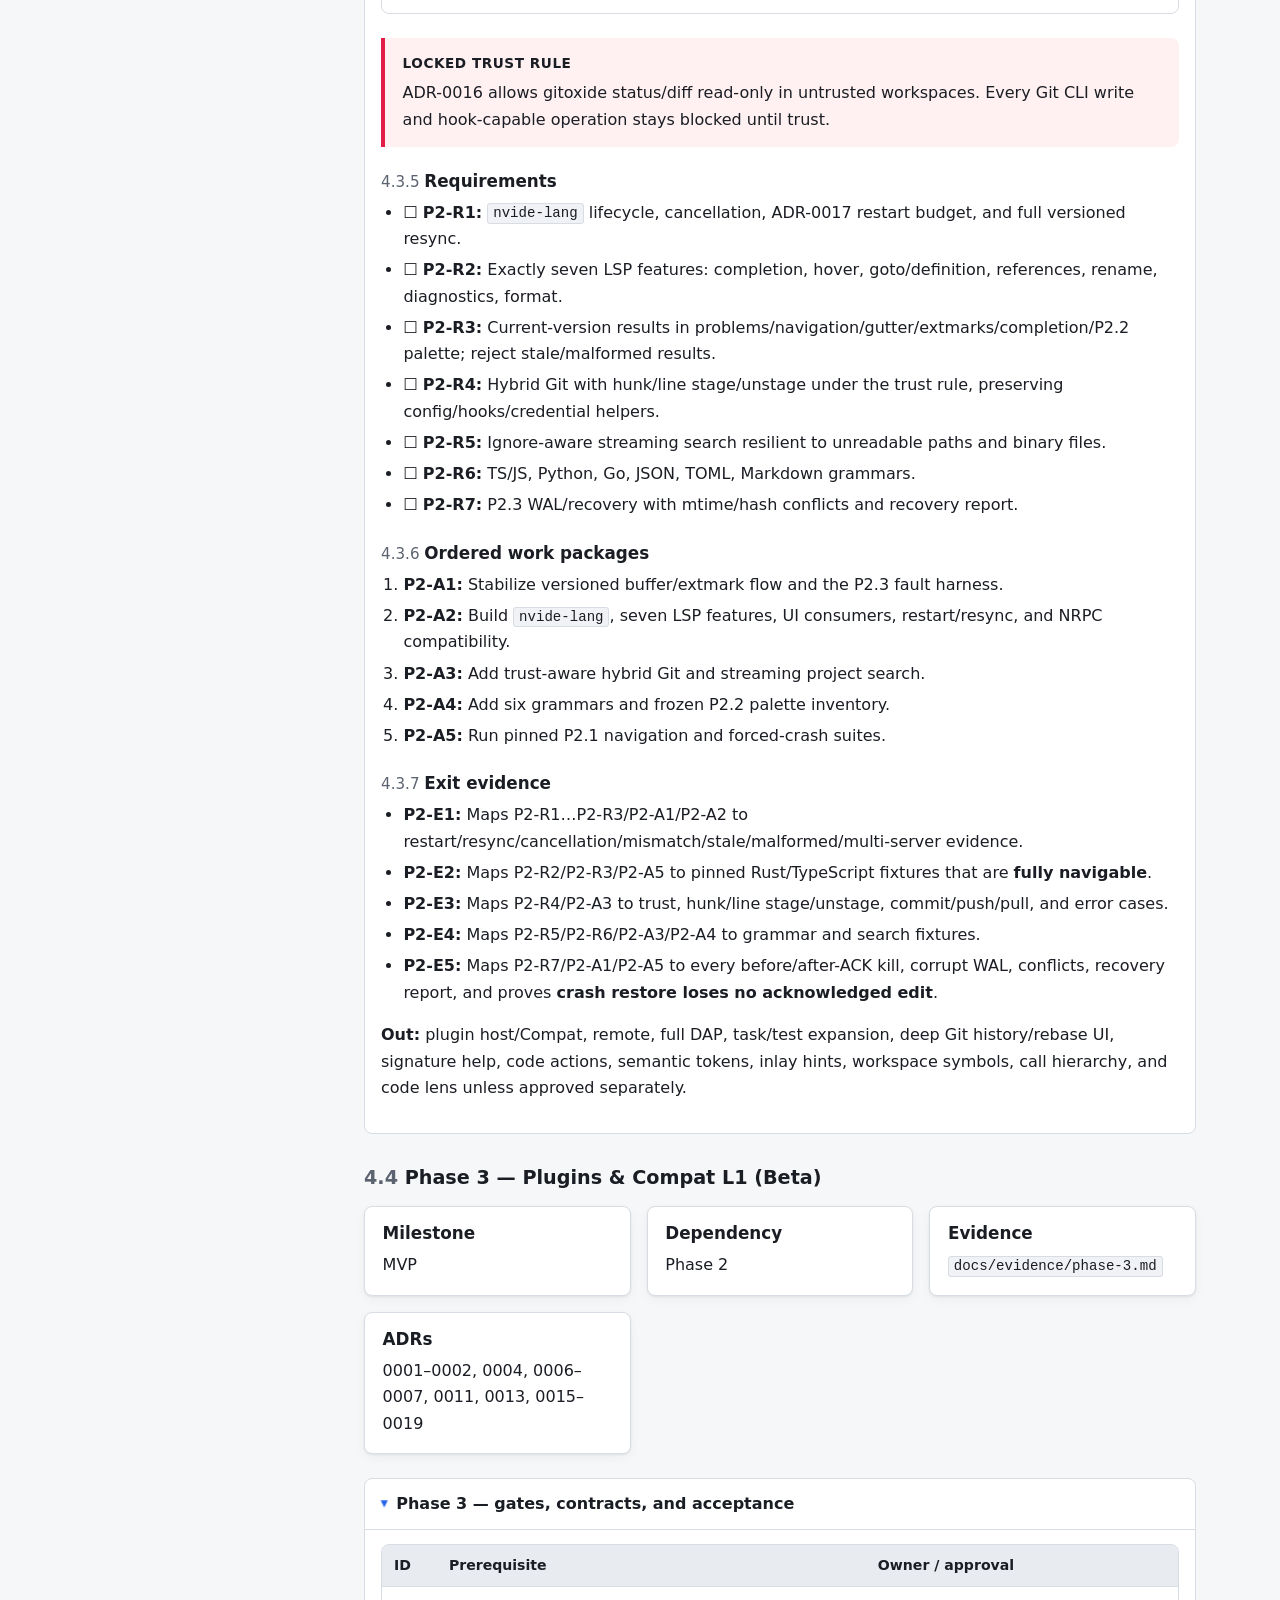
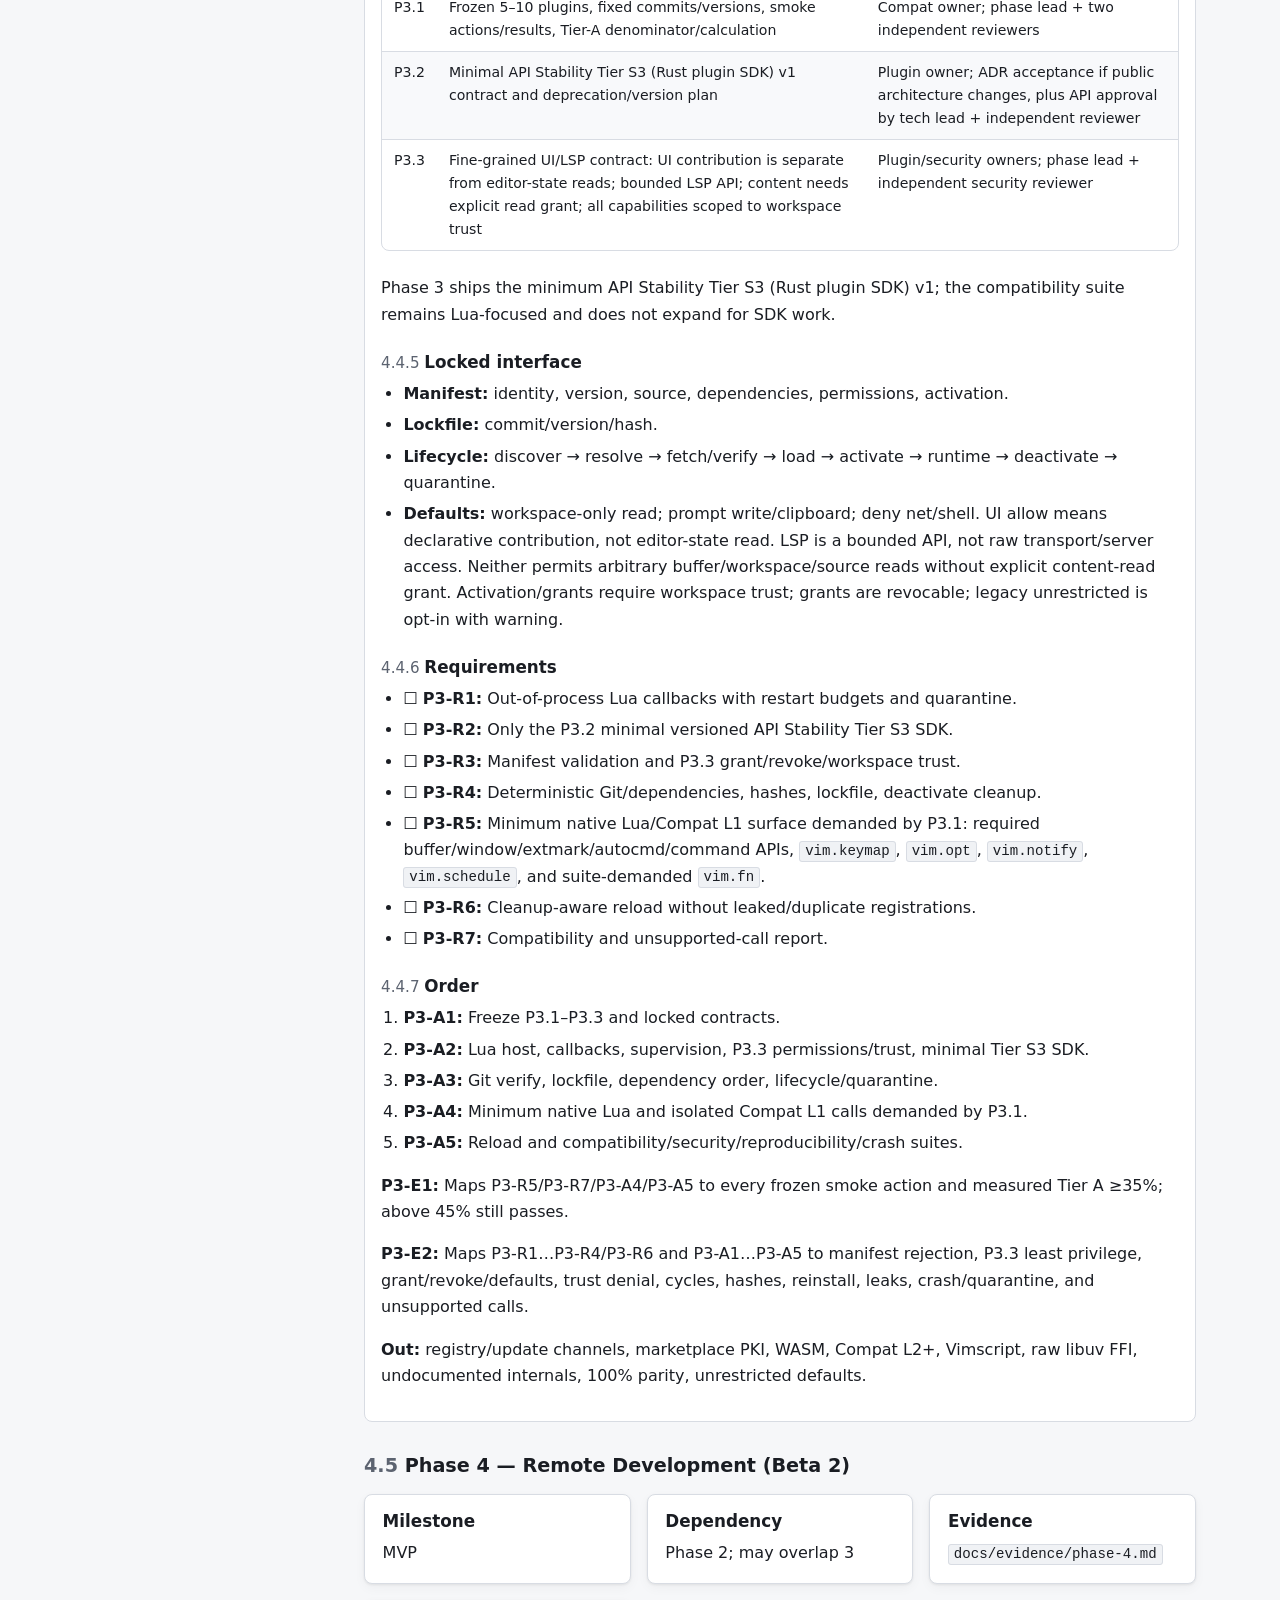
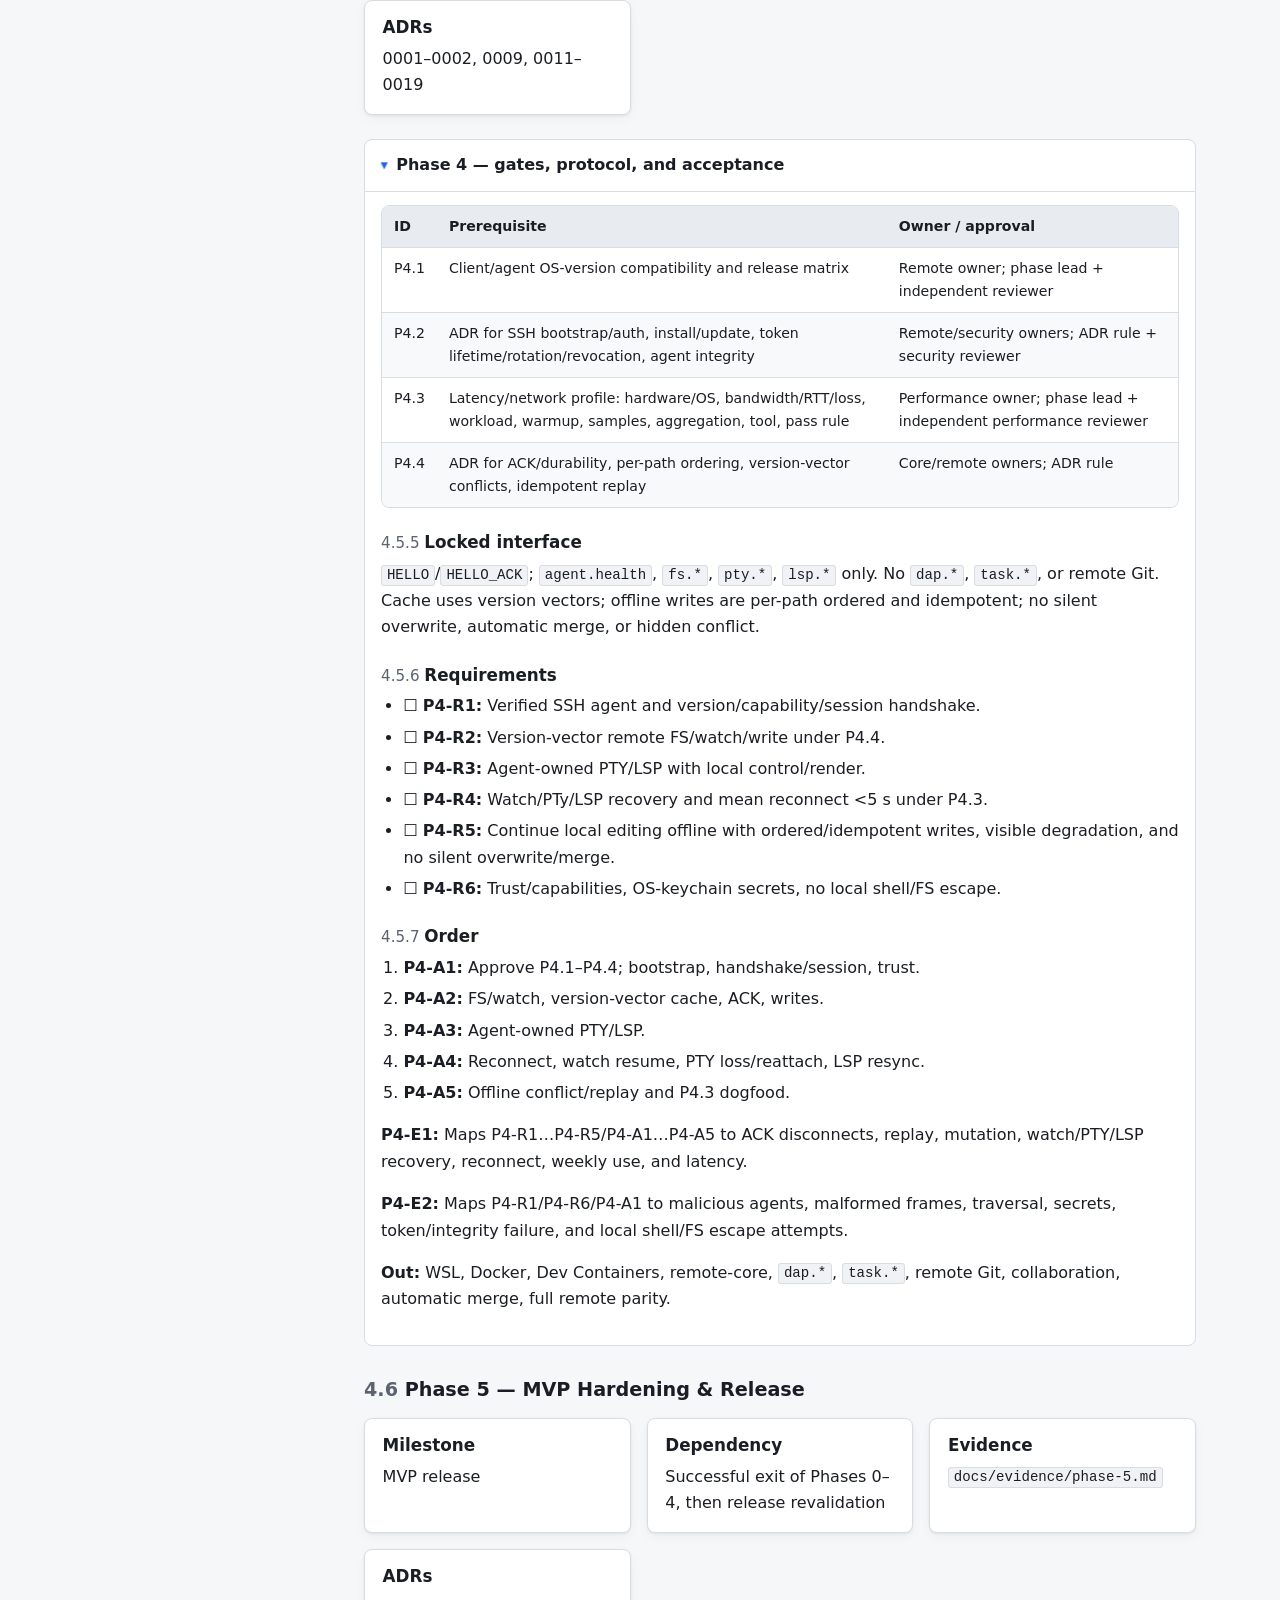
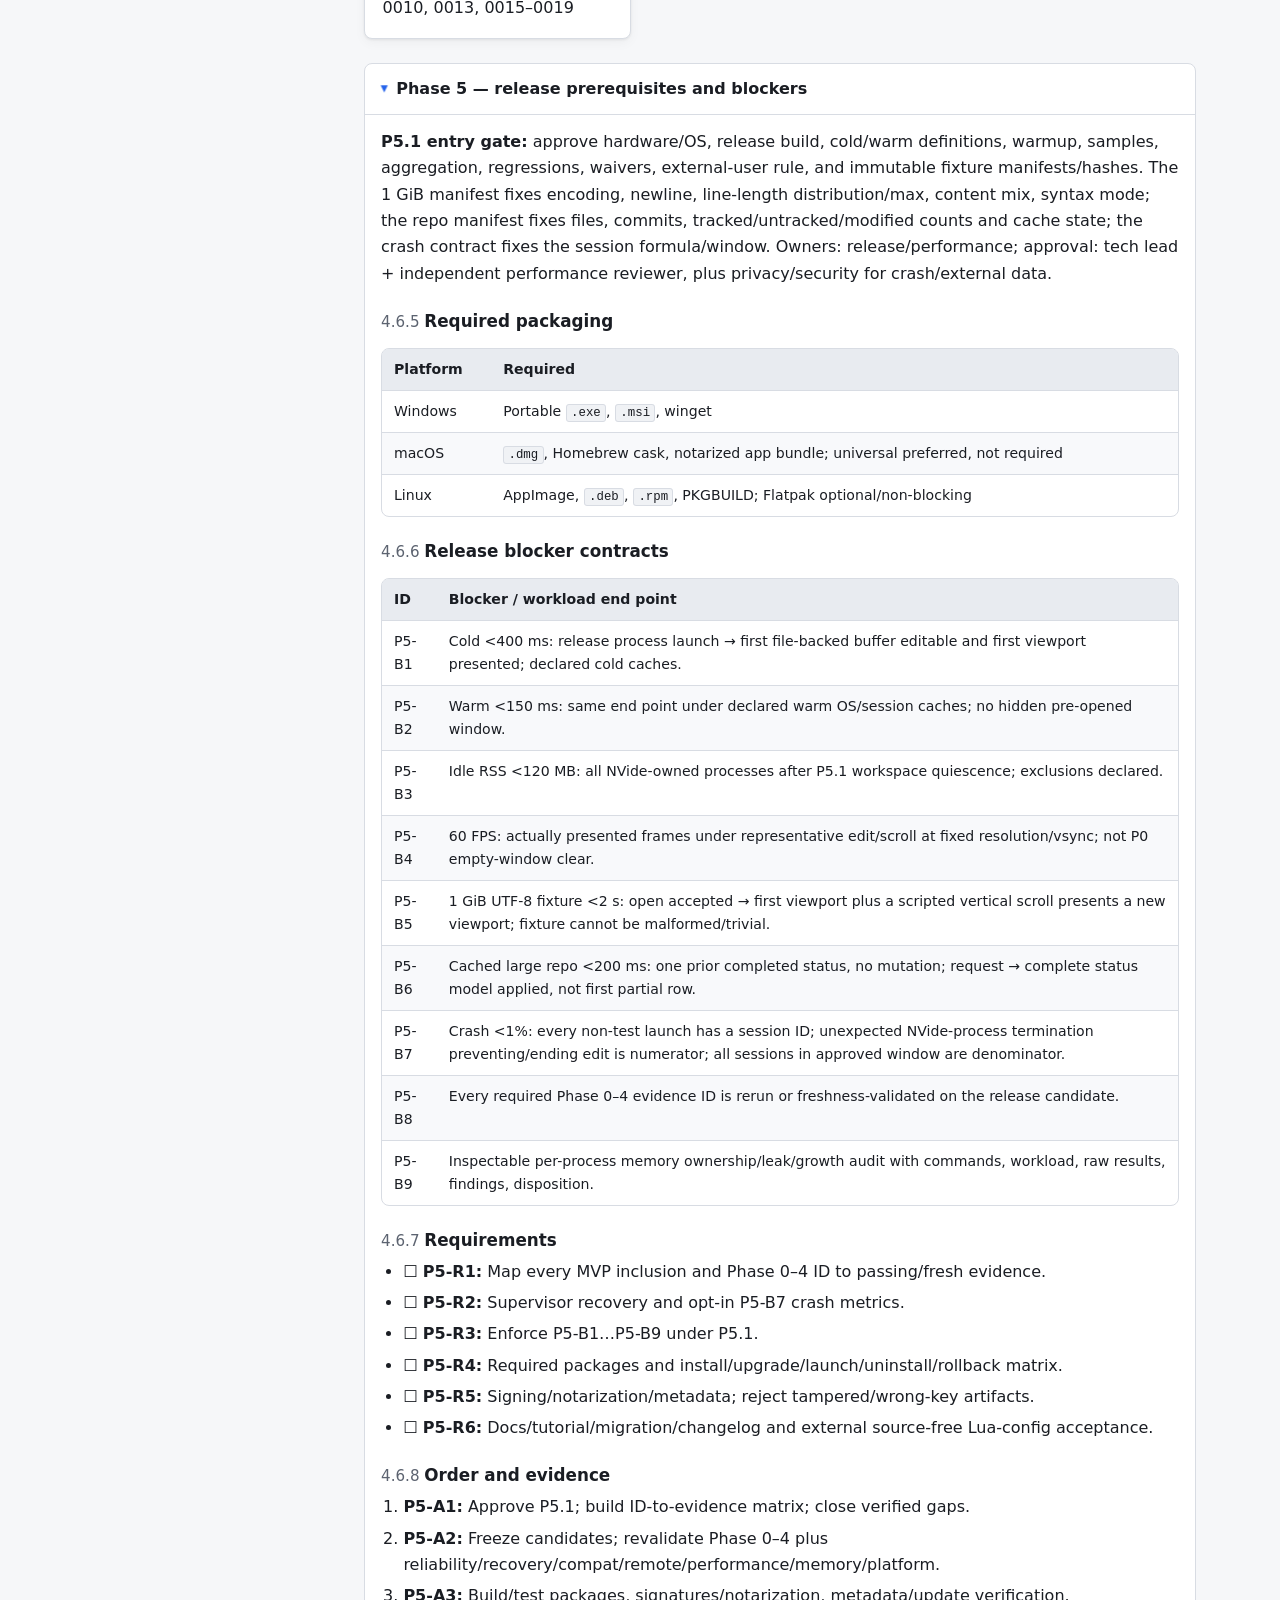
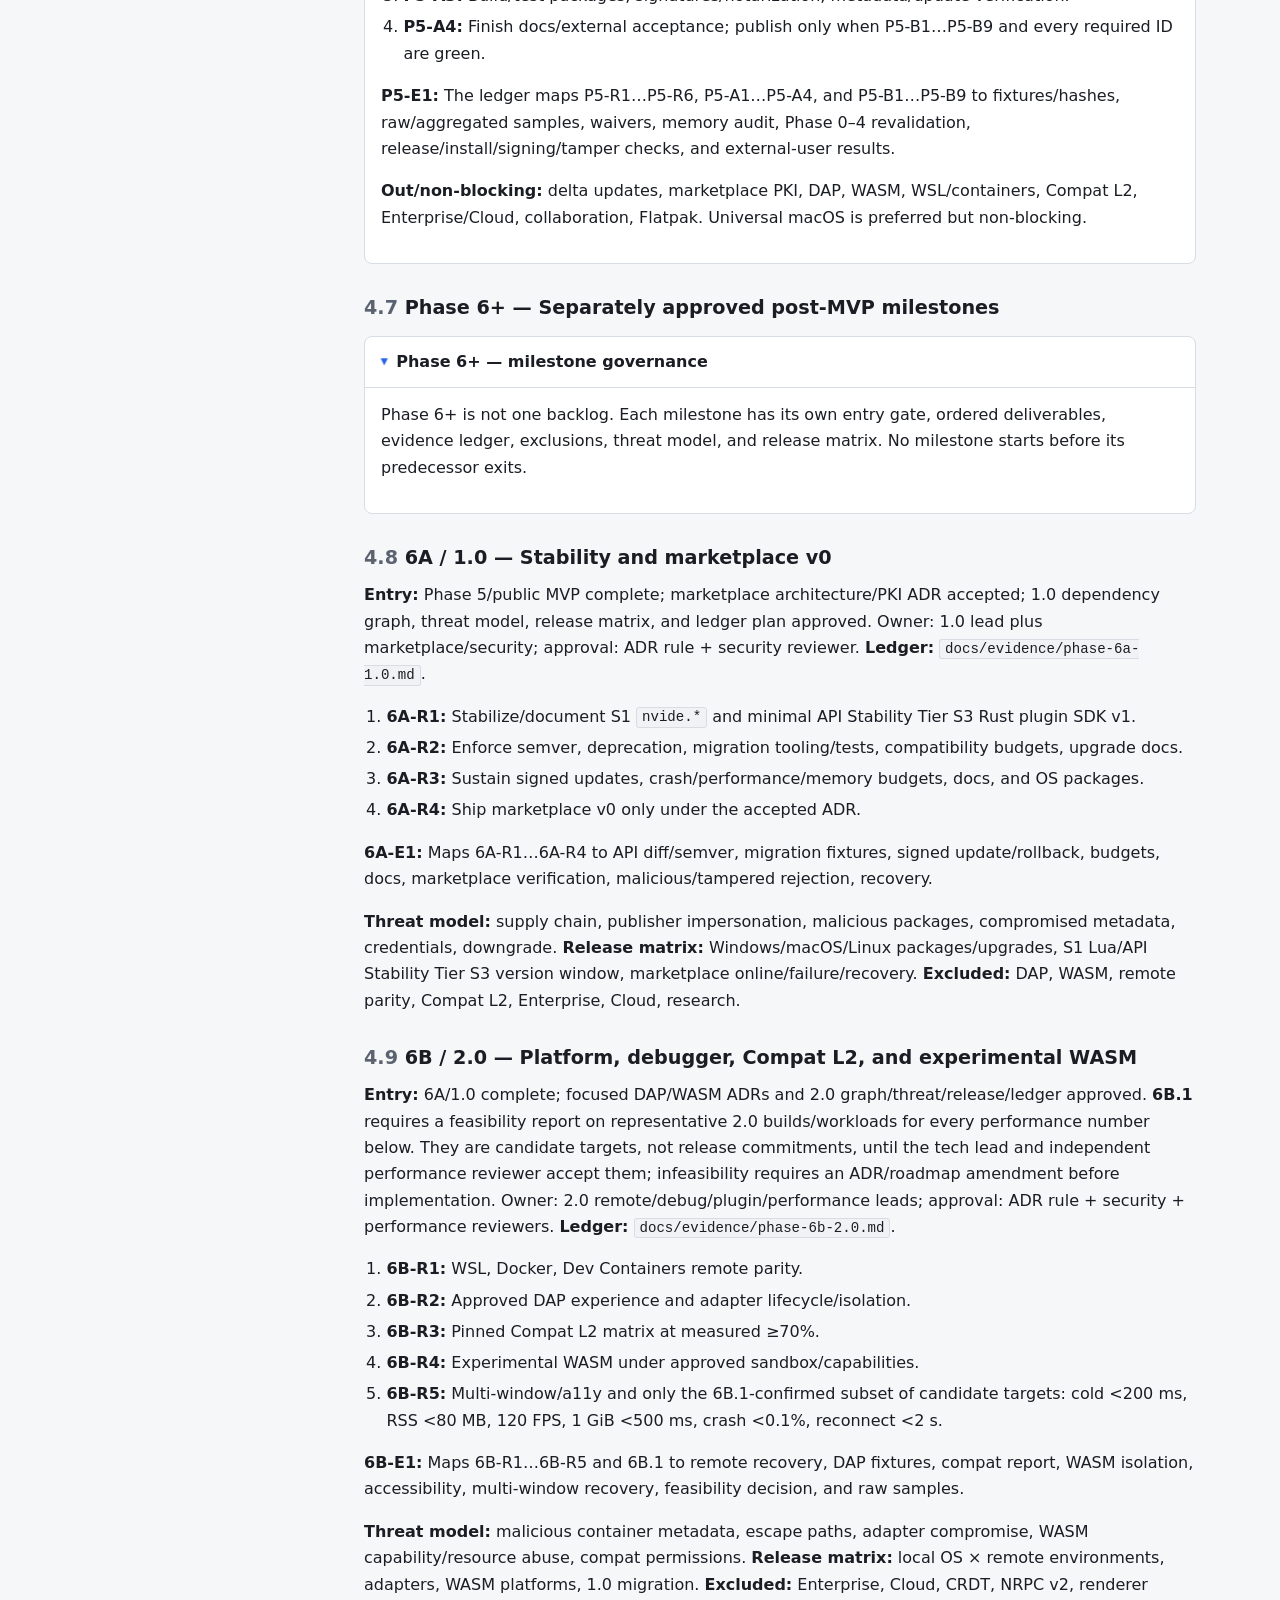
==== commit 1b0053f9: "docs: approve phase 0 implementation gates" ====
--- a/docs/plan/index.html
+++ b/docs/plan/index.html
@@ -32,7 +32,7 @@
             <h1>NVide Implementation Plan</h1>
             <p class="subtitle">Architecture-bound execution plan from Phase 0 foundations through separately approved post-MVP milestones.</p>
             <dl class="cover-grid">
-              <div><dt>Status</dt><dd>READY FOR REVIEW</dd></div>
+              <div><dt>Status</dt><dd>REVIEWED — two independent approvals</dd></div>
               <div><dt>Last updated</dt><dd>2026-08-01</dd></div>
               <div><dt>Architecture</dt><dd>v0.2.1</dd></div>
               <div><dt>Current phase</dt><dd>Phase 0</dd></div>
@@ -44,7 +44,7 @@
 
           <div class="callout important">
             <div class="callout-title">Canonical plan and review state</div>
-            <p>The Markdown plan is canonical. This HTML may shorten prose but must preserve every normative gate, stable ID, interface, metric, exclusion, and ADR mapping. The P0.2 amendment changes the reviewed revision, so both formats return to ready for review.</p>
+            <p>The Markdown plan is canonical. This HTML may shorten prose but must preserve every normative gate, stable ID, interface, metric, exclusion, and ADR mapping. Two independent reviewers approved both formats at the P0.2 amendment commit.</p>
           </div>
 
           <section>
@@ -57,7 +57,7 @@
               <li>Each phase creates the named evidence ledger during implementation. Every entry records its stable requirement/acceptance ID, artifact path, command, environment/profile, result, date, and reviewer principal. Review records also name every author or implementer principal and exact reviewed commit; the inspectable review artifact itself identifies the reviewer principal, verdict, reviewed commit, and review scope. A claim without a runnable command or inspectable artifact is not exit evidence.</li>
               <li>IDs are immutable after review: prerequisites use <code>Pn.n</code>, requirements <code>Pn-Rn</code>, acceptance <code>Pn-An</code>, evidence <code>Pn-En</code>, and blockers <code>Pn-Bn</code>; 6A–6D use their milestone prefix. CI must reject duplicate/unknown IDs and required IDs without ledger references.</li>
               <li>A phase starts only after dependencies and all prerequisites are approved. Phase 4 may overlap Phase 3 only after Phase 2 exits.</li>
-              <li>Two inspectable, independent review records must cover the amendment commit, both formats, Phase 0–5, and the Phase 6+ umbrella before current verdicts become <code>AGREE</code>.</li>
+              <li>Two inspectable, independent review records cover commit <code>60c80a2c778027d504c965ab125de5937a852977</code>, both formats, Phase 0–5, and the Phase 6+ umbrella.</li>
             </ul>
           </section>
 
@@ -452,22 +452,22 @@
 
           <section>
             <h2 id="reviews">Review record</h2>
-            <p>The P0.2 amendment invalidates the prior exact-revision verdicts without invalidating their historical artifacts. This revision is <code>READY FOR REVIEW</code>; two eligible reviewers must inspect both formats before any current verdict becomes <code>AGREE</code>.</p>
+            <p>The P0.2 amendment invalidated the prior exact-revision verdicts without invalidating their historical artifacts. Two eligible reviewers independently inspected both formats at the amendment commit; this revision is <code>REVIEWED — two independent approvals</code>.</p>
             <article>
               <h3 id="overall-review">Overall plan gate</h3>
               <div class="table-wrap"><table><thead><tr><th>Slot</th><th>Reviewer principal</th><th>Markdown</th><th>HTML</th><th>UTC date</th><th>Reviewed commit</th><th>Artifact</th><th>Final</th></tr></thead><tbody>
-                <tr><td>Reviewer 1</td><td>PENDING</td><td>PENDING</td><td>PENDING</td><td>PENDING</td><td>PENDING</td><td>PENDING</td><td>PENDING</td></tr>
-                <tr><td>Reviewer 2</td><td>PENDING</td><td>PENDING</td><td>PENDING</td><td>PENDING</td><td>PENDING</td><td>PENDING</td><td>PENDING</td></tr>
+                <tr><td>Reviewer 1</td><td><code>agent:/root/ai_review_parity</code></td><td>AGREE</td><td>AGREE</td><td>2026-08-01</td><td><code>60c80a2c778027d504c965ab125de5937a852977</code></td><td><a href="../reviews/60c80a2-plan-parity.md">review artifact</a></td><td>AGREE</td></tr>
+                <tr><td>Reviewer 2</td><td><code>agent:/root/plan_amendment_reviewer2</code></td><td>AGREE</td><td>AGREE</td><td>2026-08-01</td><td><code>60c80a2c778027d504c965ab125de5937a852977</code></td><td><a href="../reviews/60c80a2-plan-reviewer2.md">review artifact</a></td><td>AGREE</td></tr>
               </tbody></table></div>
             </article>
             <article>
               <h3 id="detailed-review">Detailed plan gate</h3>
               <p><code>Reviewer 1</code> and <code>Reviewer 2</code> refer to the principals, reviewed commit, and artifacts in the overall gate. A detailed verdict is invalid when that binding is missing or violates the distinct-agent rule.</p>
               <div class="table-wrap"><table><thead><tr><th>Reviewer / format</th><th>Phase 0</th><th>Phase 1</th><th>Phase 2</th><th>Phase 3</th><th>Phase 4</th><th>Phase 5</th><th>Phase 6+</th></tr></thead><tbody>
-                <tr><td>Reviewer 1 / Markdown</td><td>PENDING</td><td>PENDING</td><td>PENDING</td><td>PENDING</td><td>PENDING</td><td>PENDING</td><td>PENDING</td></tr>
-                <tr><td>Reviewer 1 / HTML</td><td>PENDING</td><td>PENDING</td><td>PENDING</td><td>PENDING</td><td>PENDING</td><td>PENDING</td><td>PENDING</td></tr>
-                <tr><td>Reviewer 2 / Markdown</td><td>PENDING</td><td>PENDING</td><td>PENDING</td><td>PENDING</td><td>PENDING</td><td>PENDING</td><td>PENDING</td></tr>
-                <tr><td>Reviewer 2 / HTML</td><td>PENDING</td><td>PENDING</td><td>PENDING</td><td>PENDING</td><td>PENDING</td><td>PENDING</td><td>PENDING</td></tr>
+                <tr><td>Reviewer 1 / Markdown</td><td>AGREE</td><td>AGREE</td><td>AGREE</td><td>AGREE</td><td>AGREE</td><td>AGREE</td><td>AGREE</td></tr>
+                <tr><td>Reviewer 1 / HTML</td><td>AGREE</td><td>AGREE</td><td>AGREE</td><td>AGREE</td><td>AGREE</td><td>AGREE</td><td>AGREE</td></tr>
+                <tr><td>Reviewer 2 / Markdown</td><td>AGREE</td><td>AGREE</td><td>AGREE</td><td>AGREE</td><td>AGREE</td><td>AGREE</td><td>AGREE</td></tr>
+                <tr><td>Reviewer 2 / HTML</td><td>AGREE</td><td>AGREE</td><td>AGREE</td><td>AGREE</td><td>AGREE</td><td>AGREE</td><td>AGREE</td></tr>
               </tbody></table></div>
             </article>
           </section>
@@ -481,7 +481,7 @@
               <li>☑ Phase 2 preserves “fully navigable” and “crash restore loses no acknowledged edit”.</li>
               <li>☑ Assets resolve; IDs and summaries are unique; tags balance; keyboard/sidebar controls are accessible.</li>
               <li>☑ JavaScript syntax, stable-ID, whitespace, and diff checks pass; no runtime source, dependency, or public API changed, and the policy amendment is mirrored in Architecture, AGENTS, ADRs, Phase 0 artifacts, and both plan formats.</li>
-              <li>☐ Two independent reviewers attach inspectable records for the amendment commit, both formats, Phase 0–5, and the Phase 6+ umbrella; both AI reviewers must satisfy the distinct-agent rule.</li>
+              <li>☑ Two independent reviewers attach inspectable records for the amendment commit, both formats, Phase 0–5, and the Phase 6+ umbrella; both AI reviewers satisfy the distinct-agent rule.</li>
             </ul>
           </section>
 
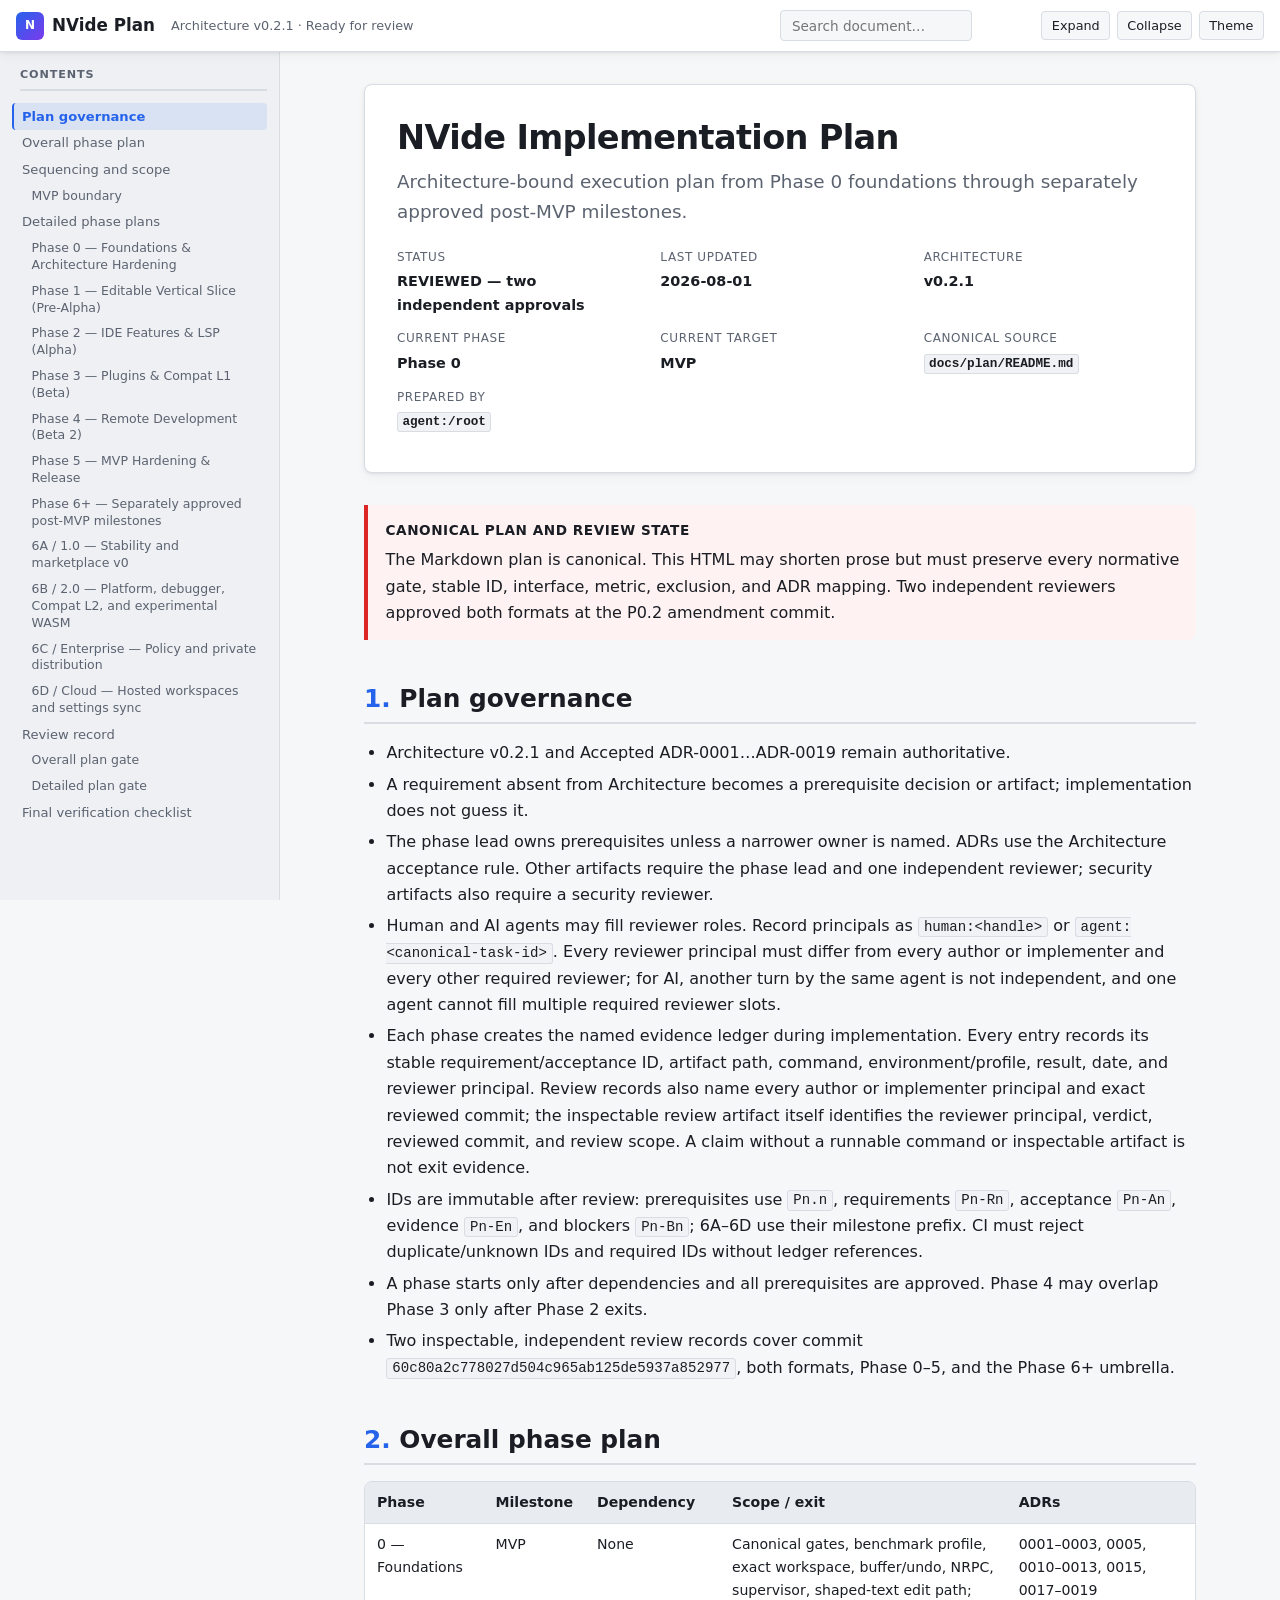
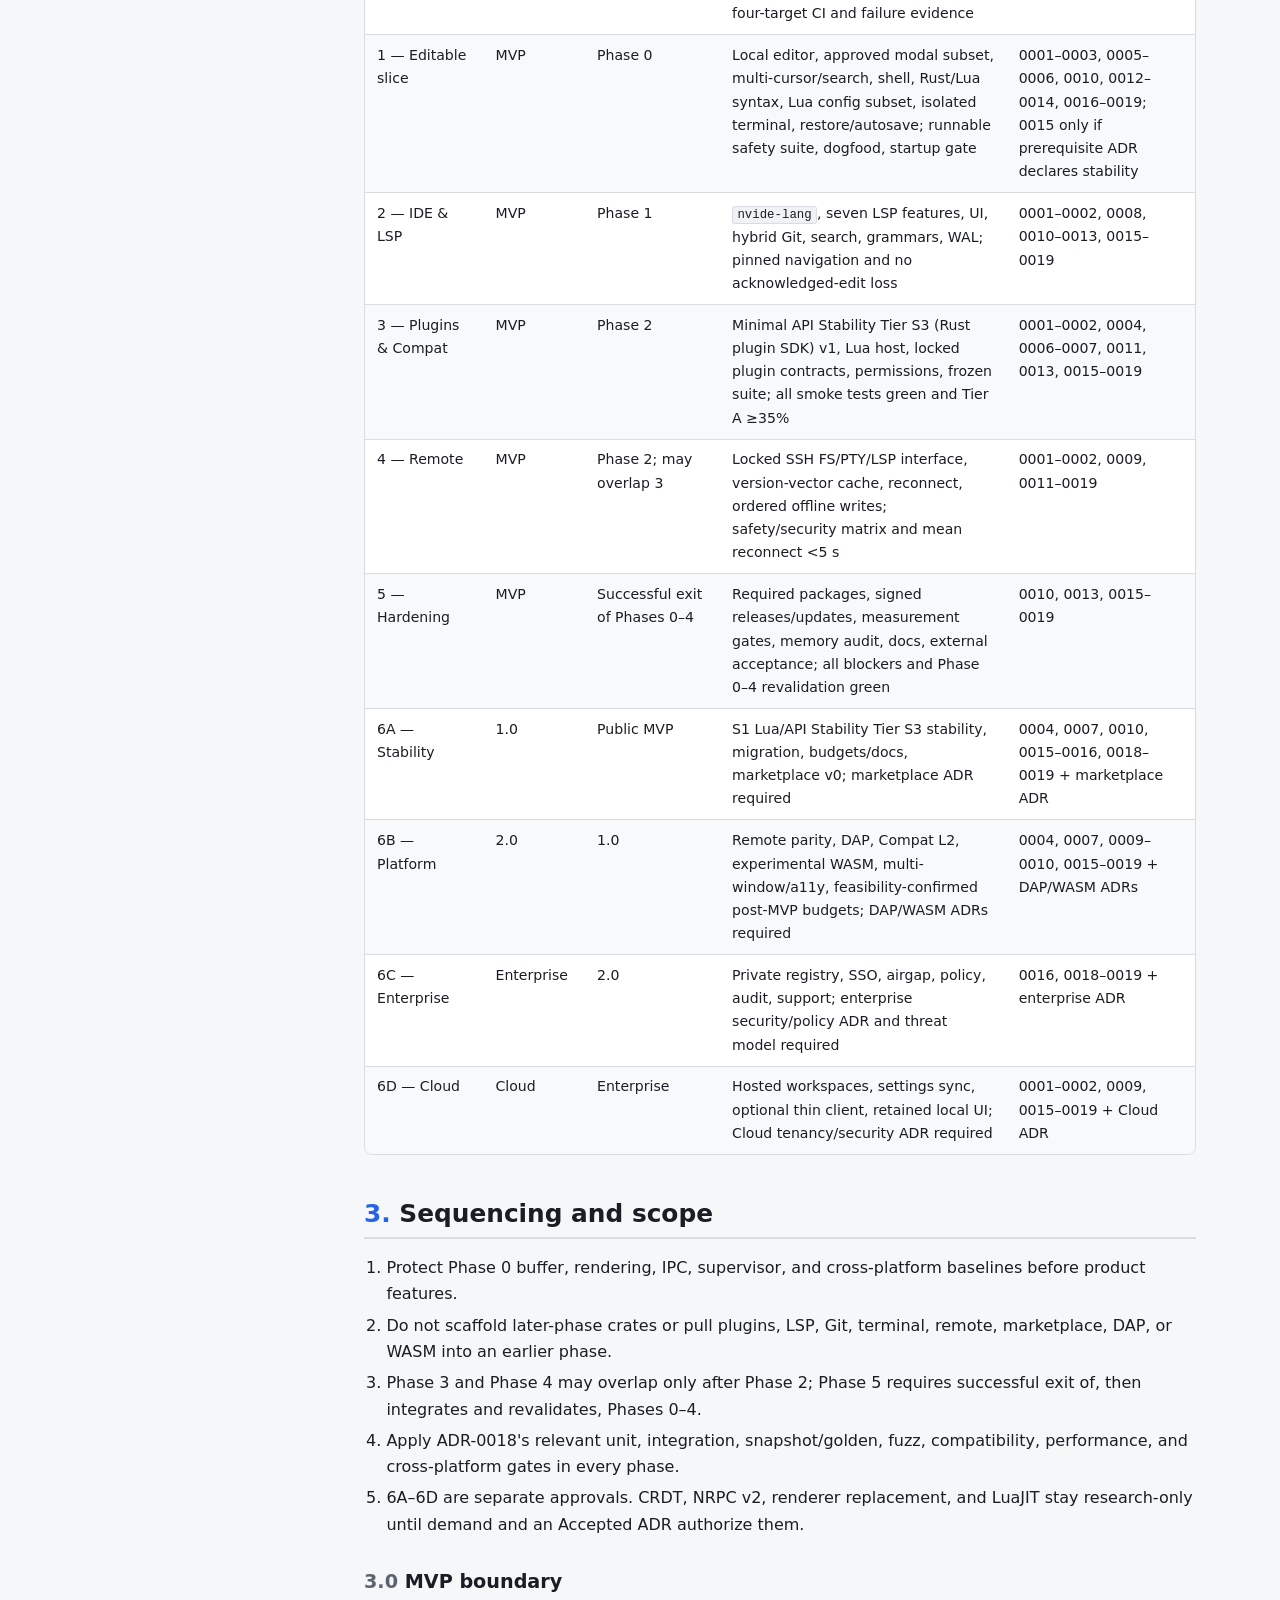
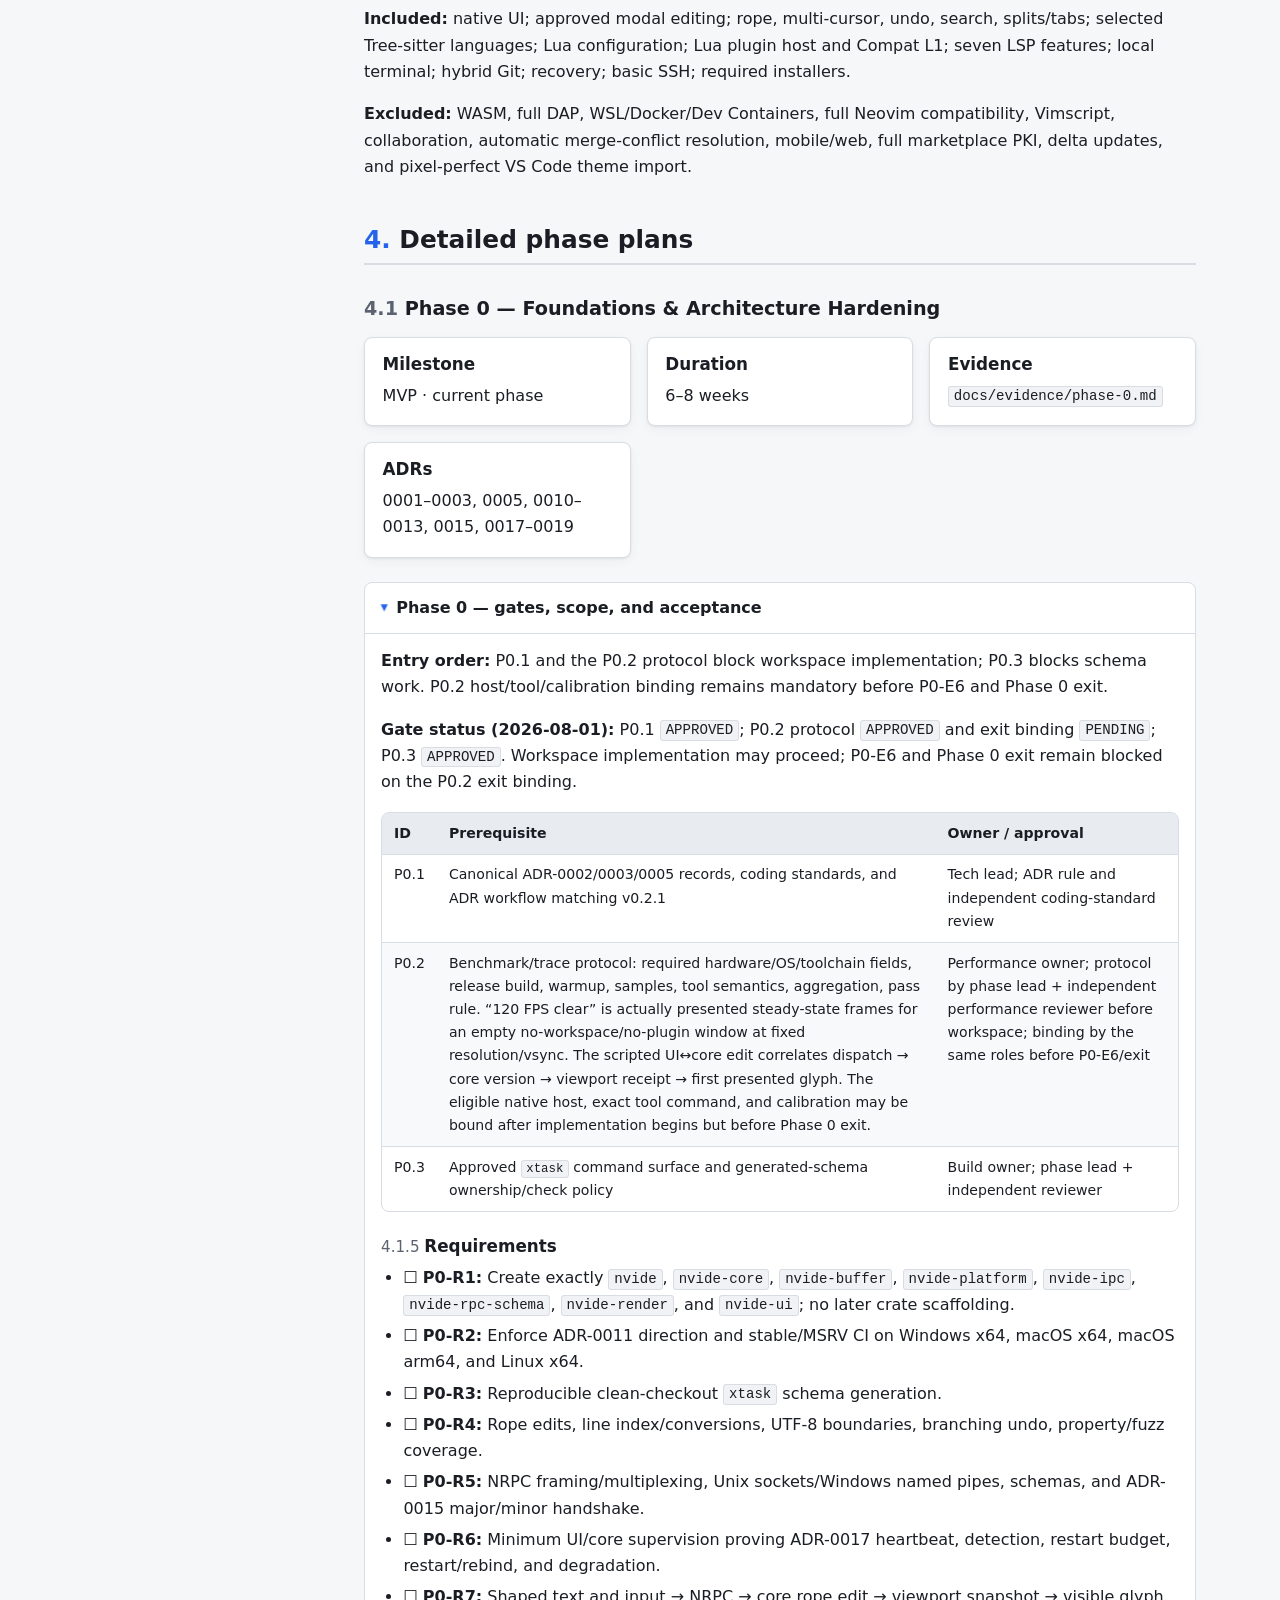
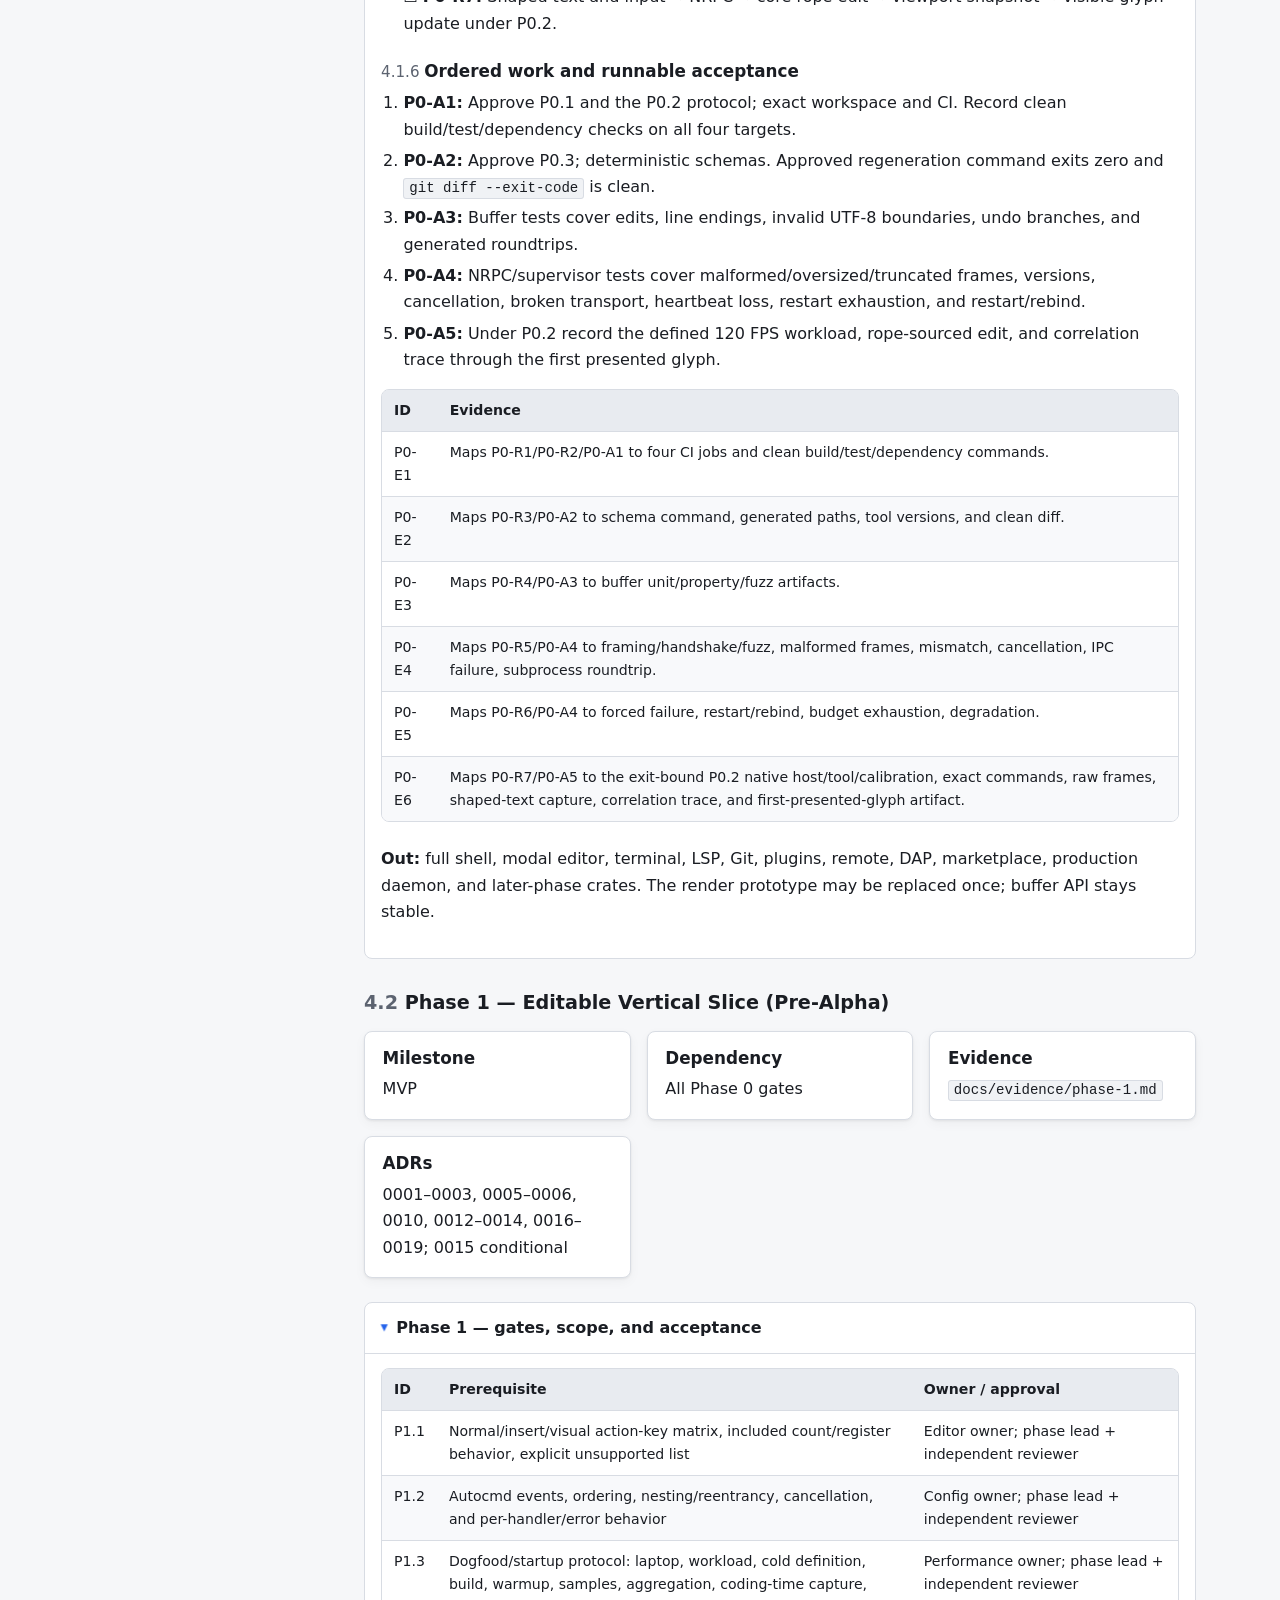
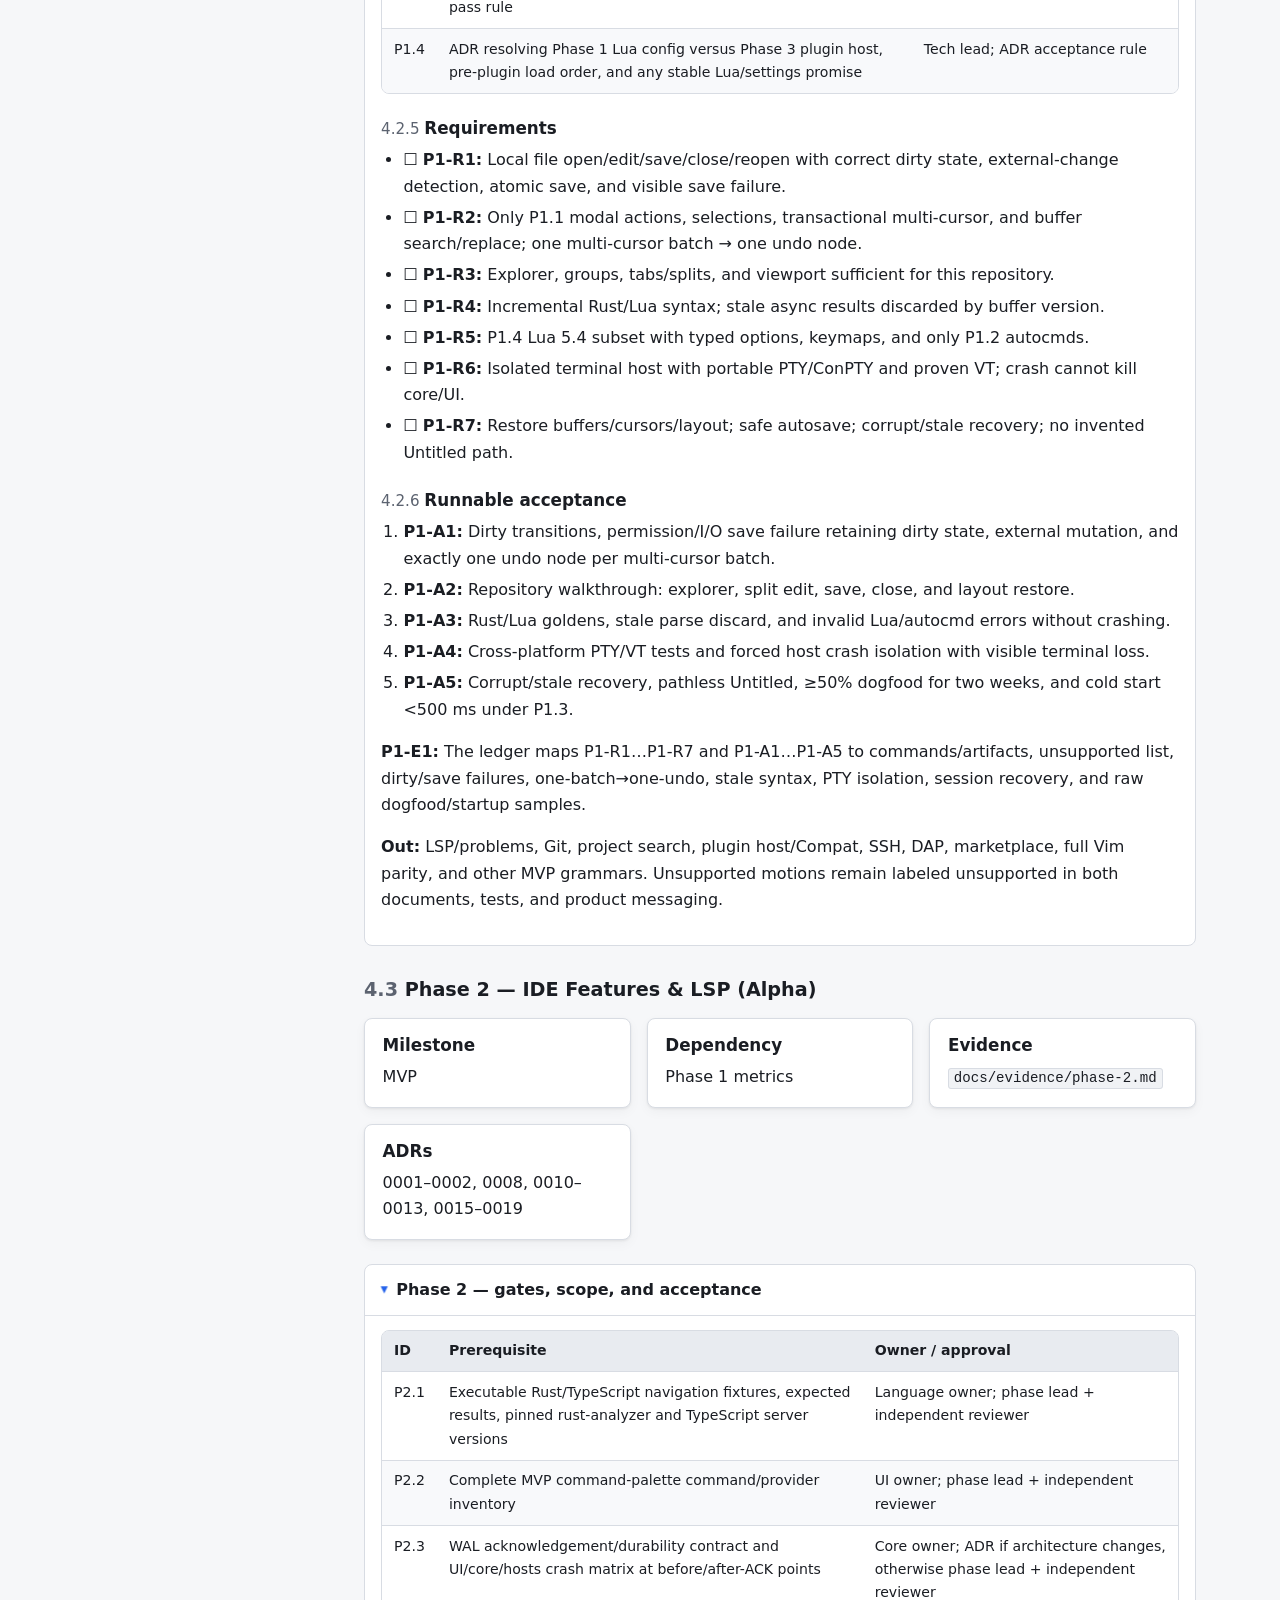
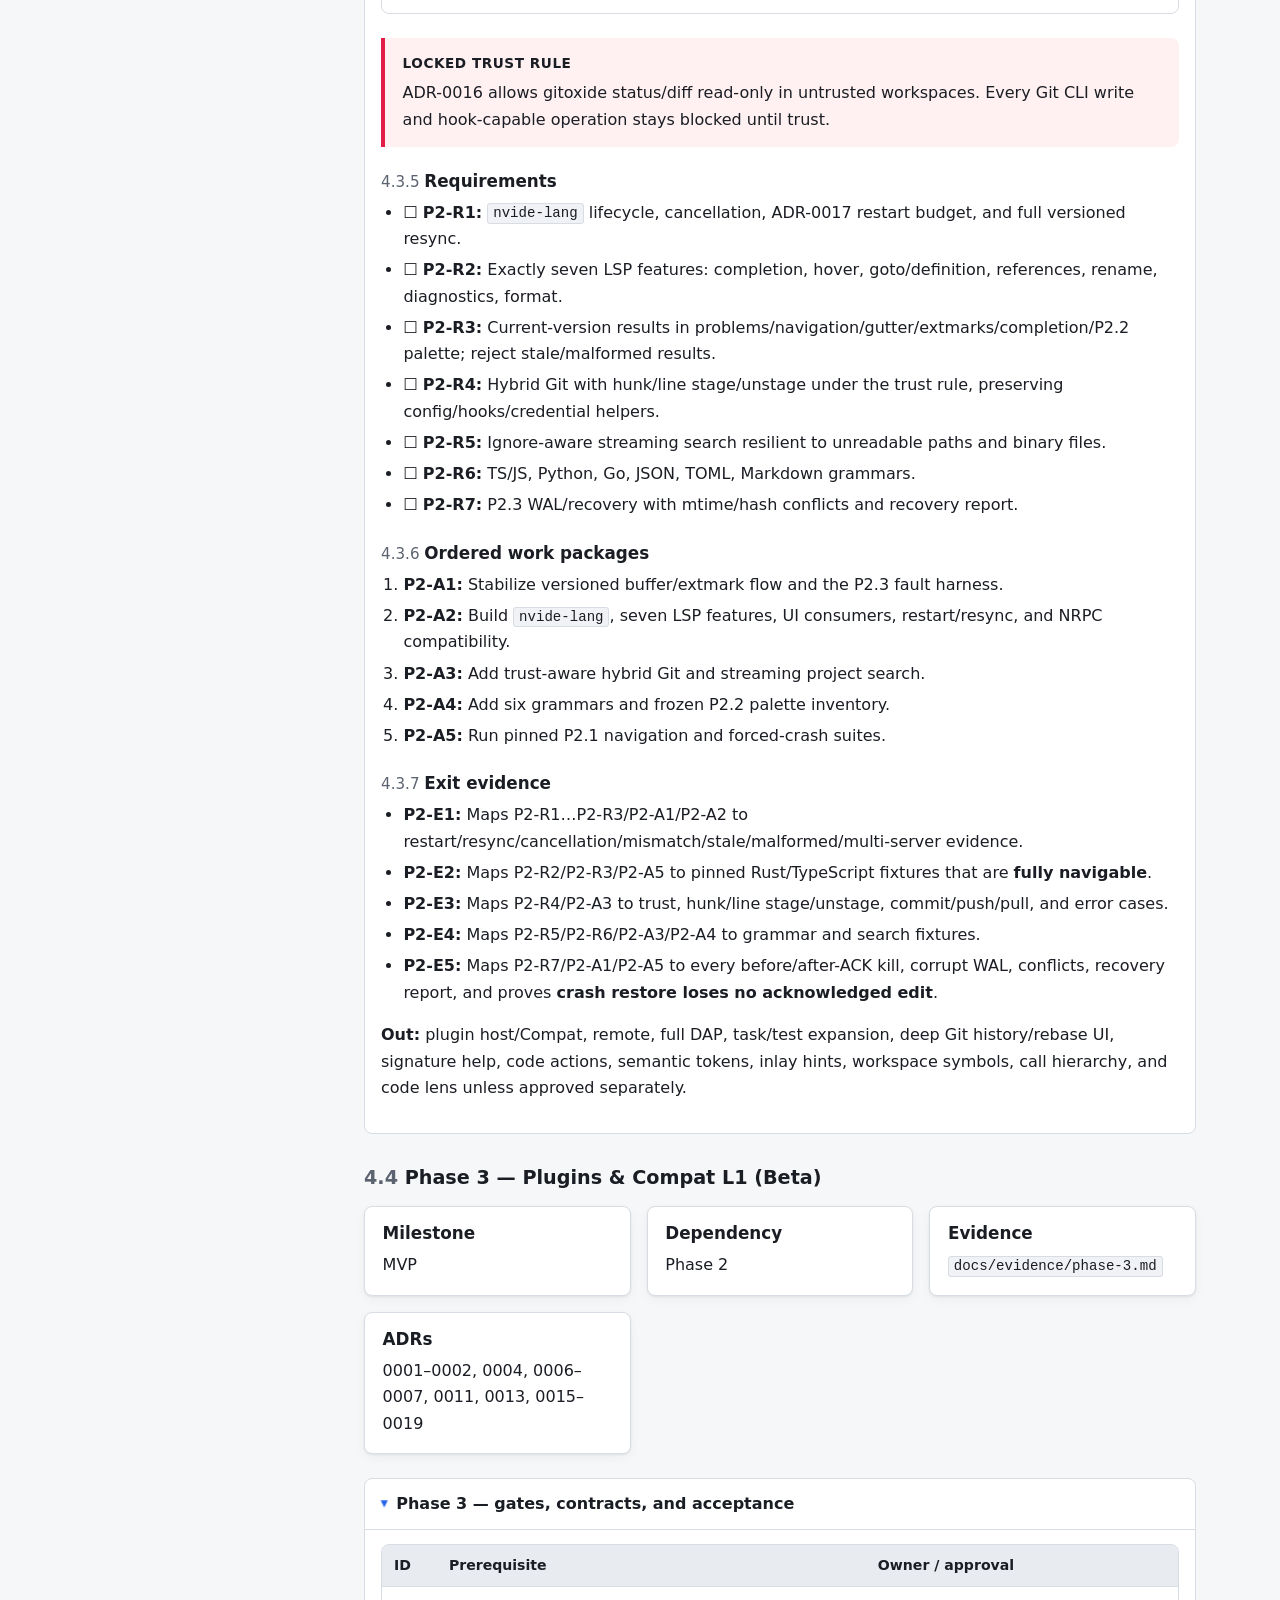
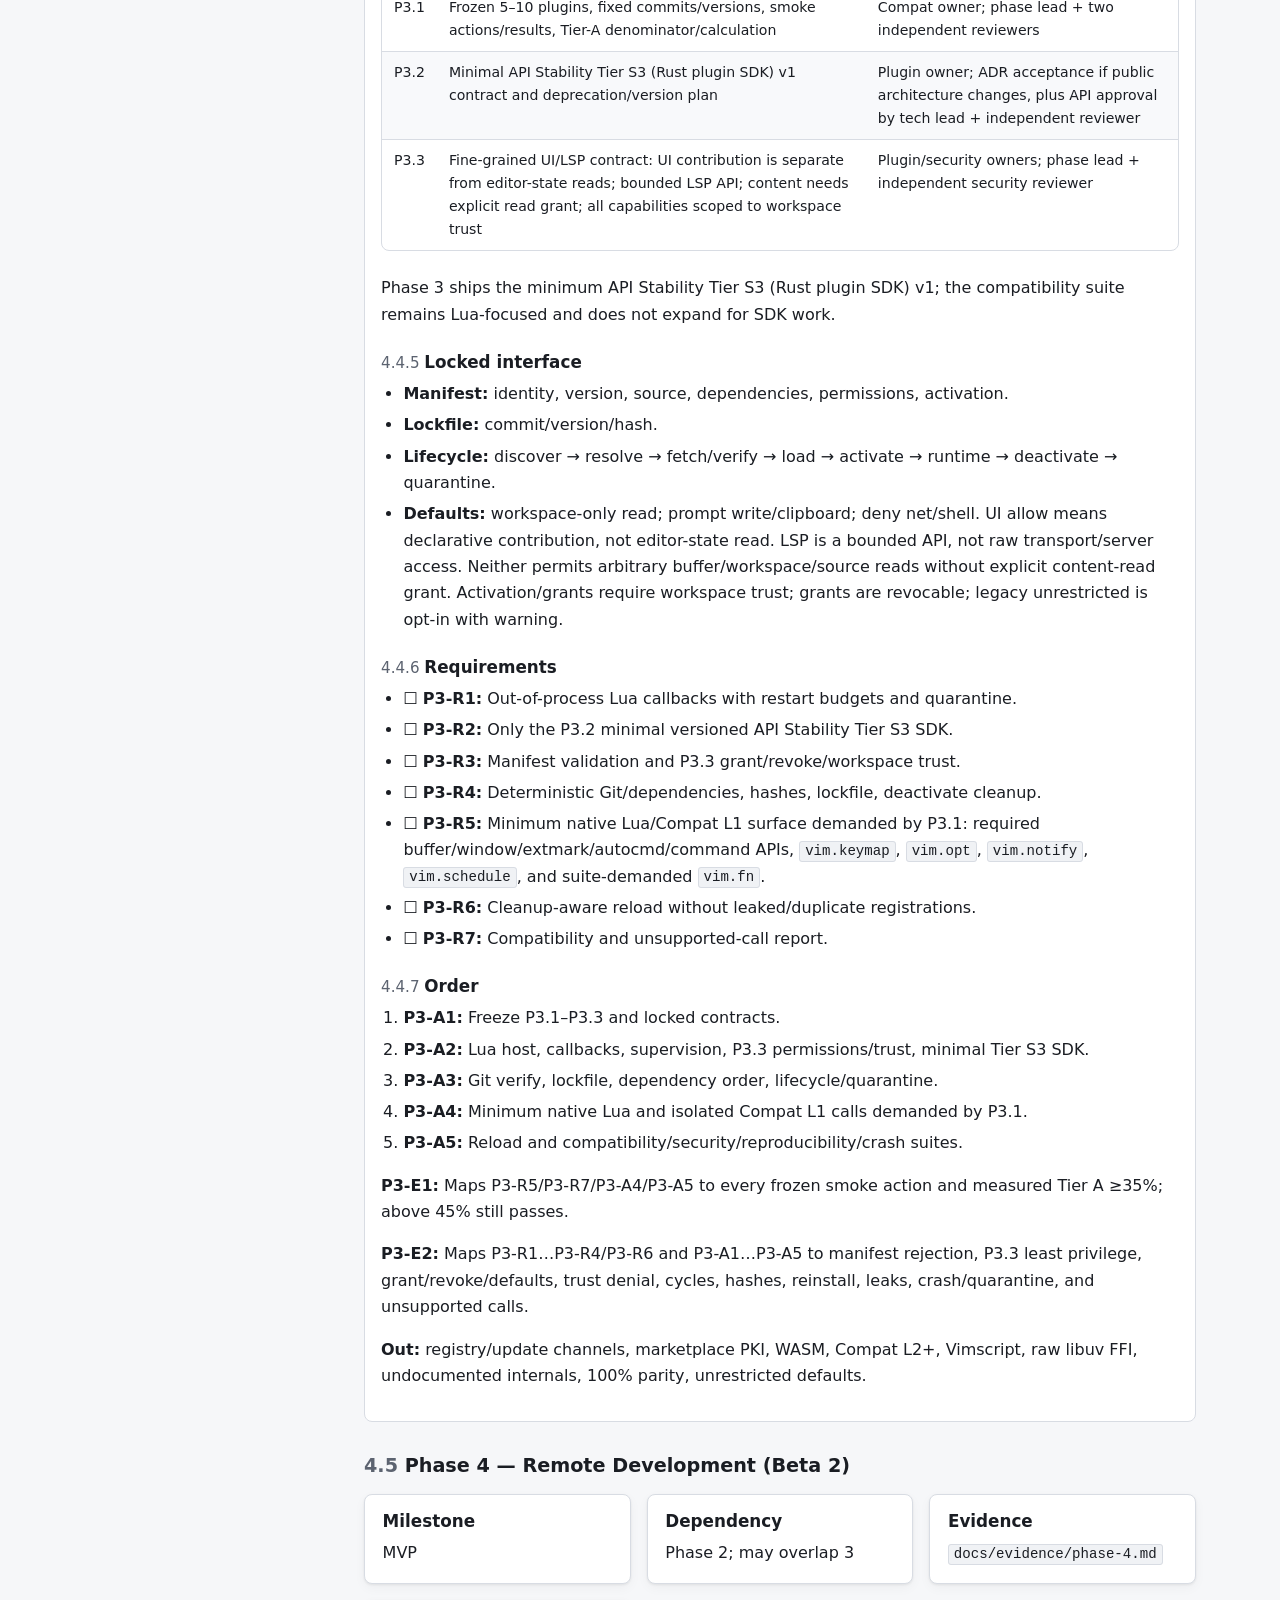
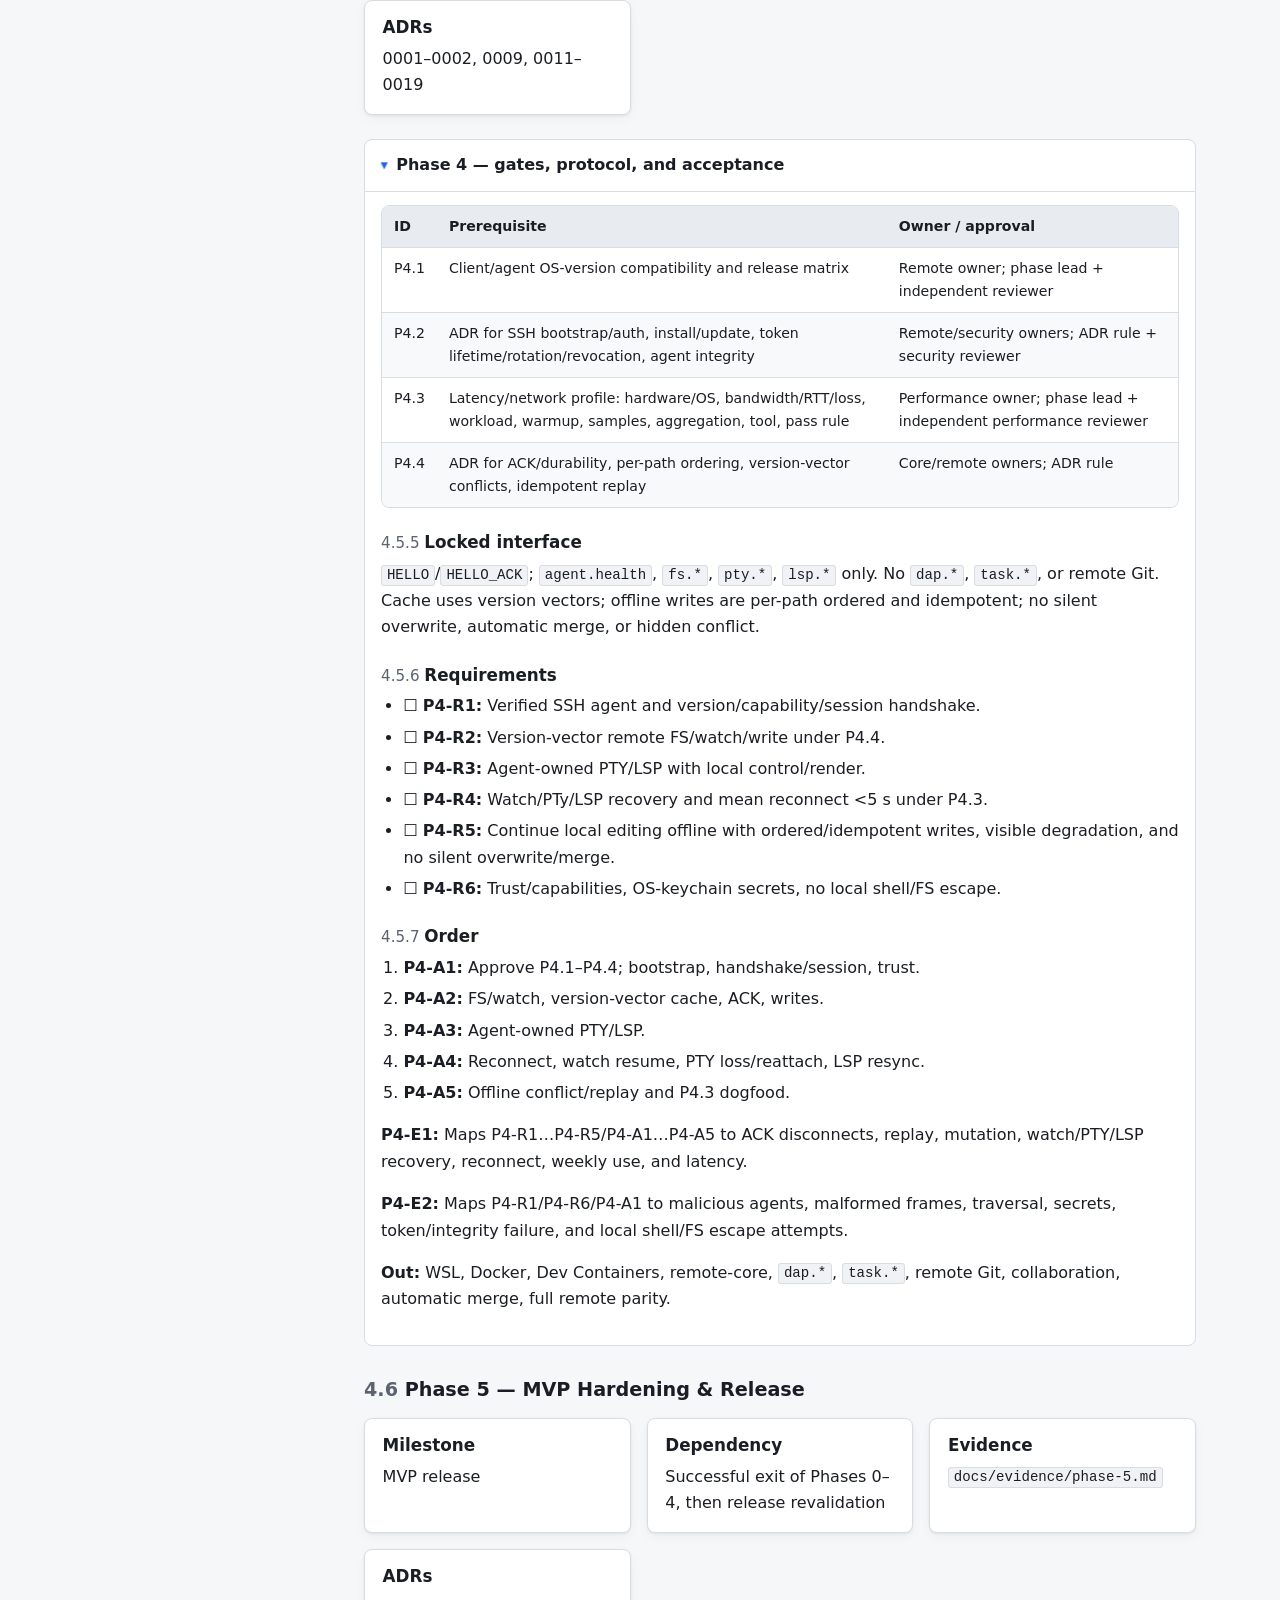
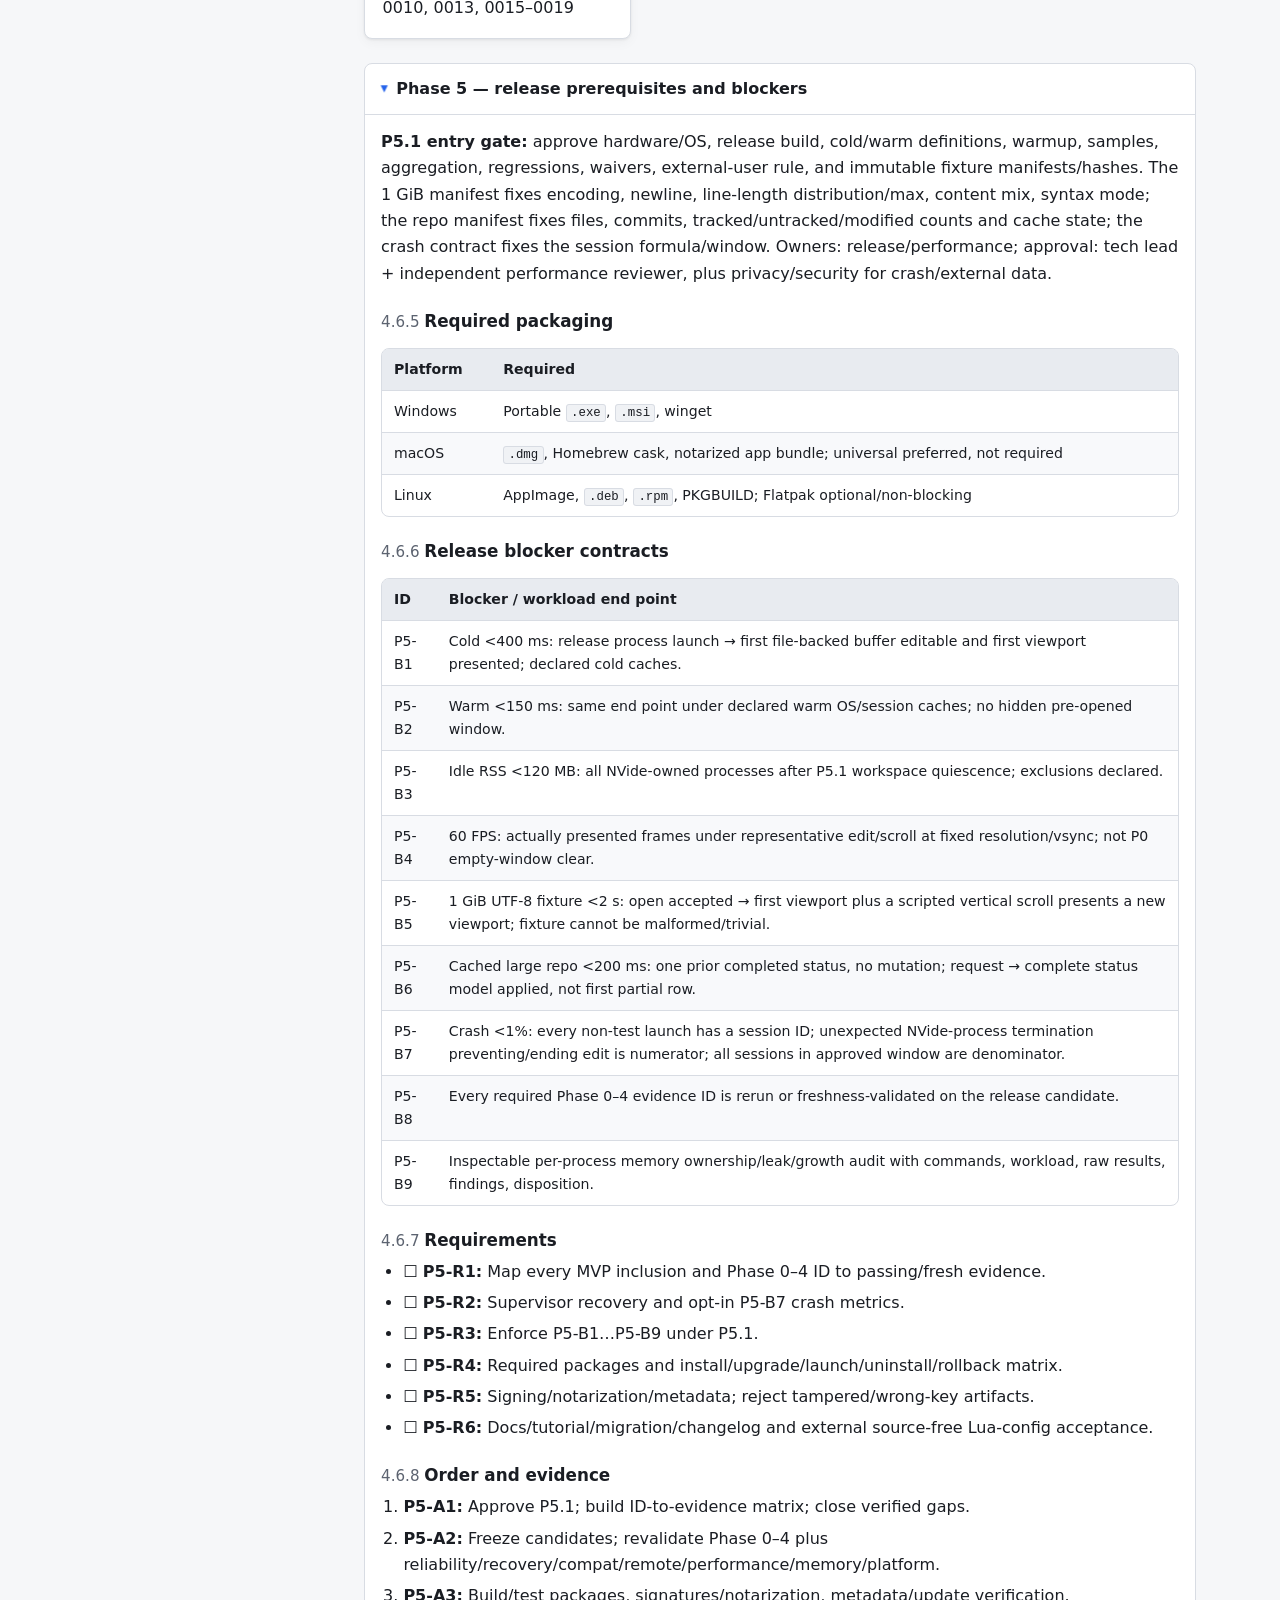
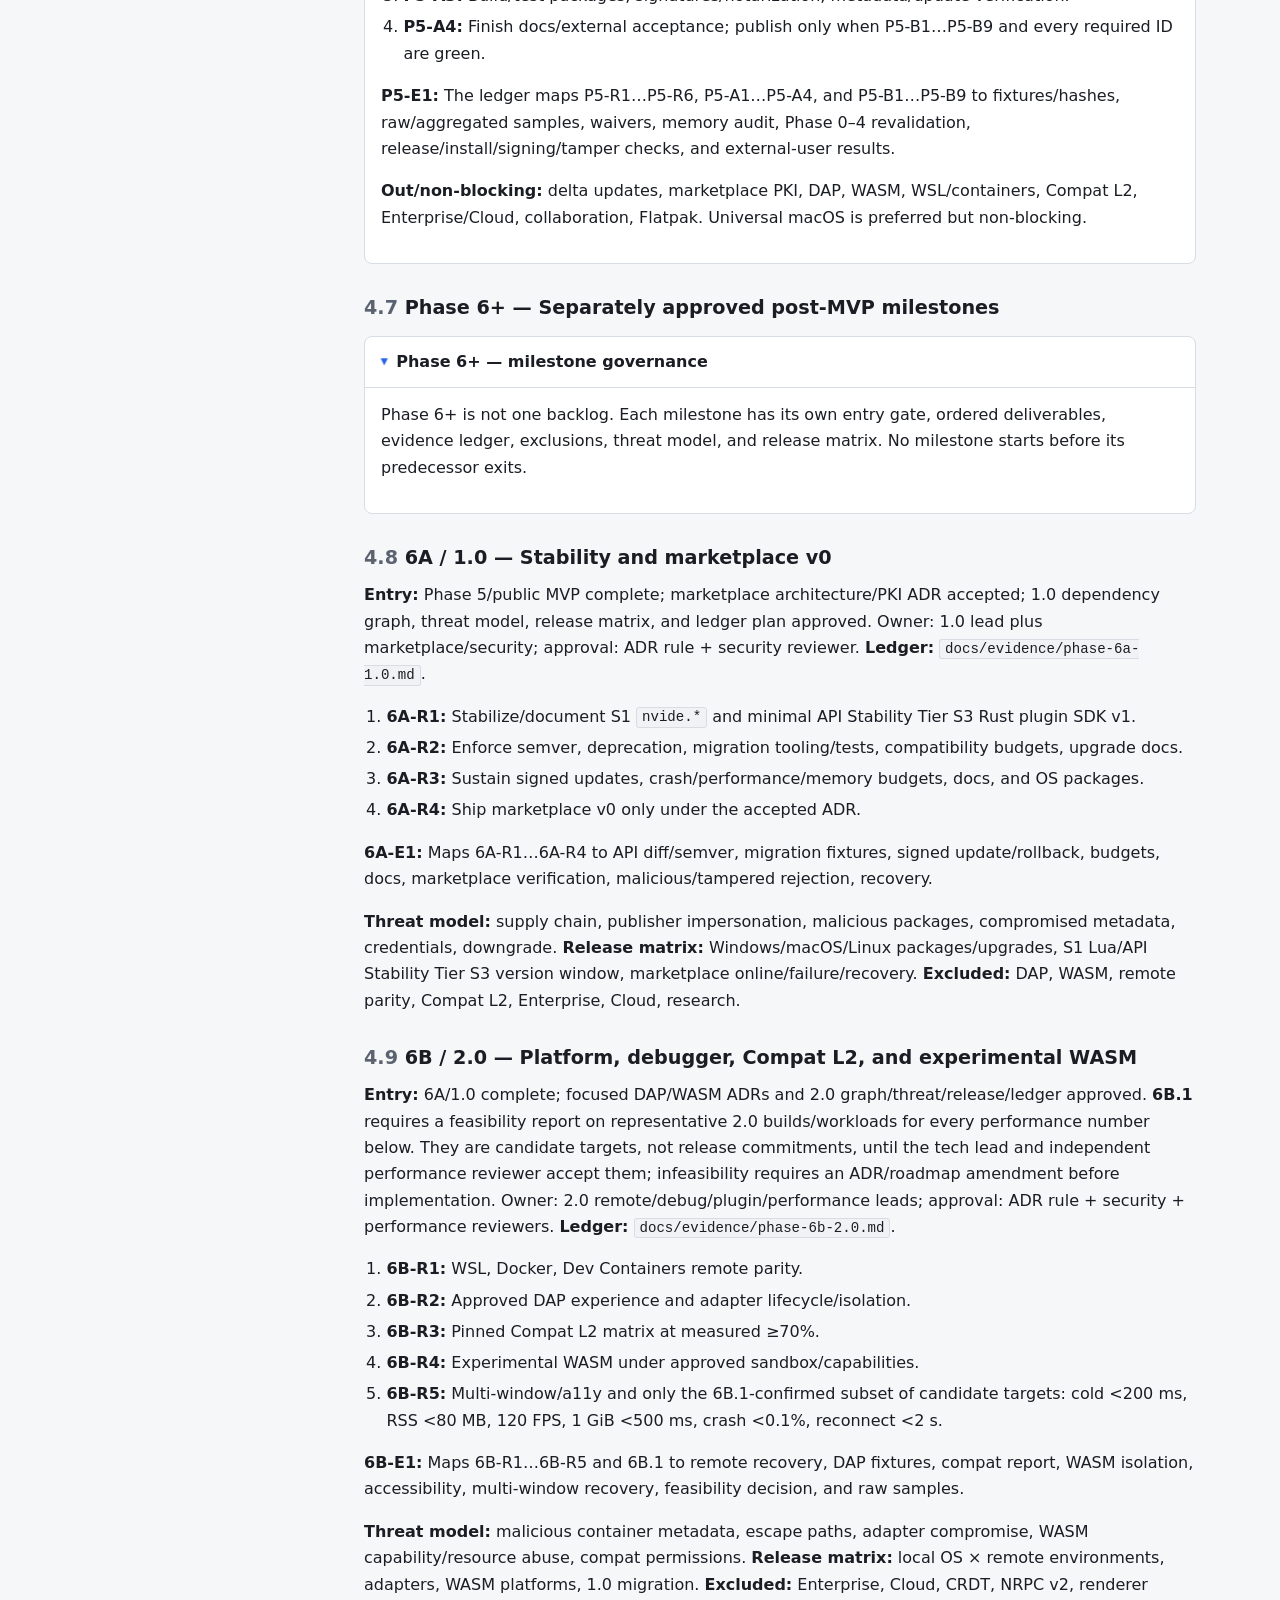
==== commit 745b0986: "feat: implement phase 0 foundations" ====
--- a/docs/plan/index.html
+++ b/docs/plan/index.html
@@ -111,7 +111,7 @@
                 <summary>Phase 0 — gates, scope, and acceptance</summary>
                 <div class="details-body">
                   <p><strong>Entry order:</strong> P0.1 and the P0.2 protocol block workspace implementation; P0.3 blocks schema work. P0.2 host/tool/calibration binding remains mandatory before P0-E6 and Phase 0 exit.</p>
-                  <p><strong>Gate status (2026-08-01):</strong> P0.1 <code>APPROVED</code>; P0.2 protocol <code>REVIEW PENDING</code> and exit binding <code>PENDING</code>; P0.3 <code>APPROVED</code>. The P0.2 protocol therefore continues to block workspace implementation.</p>
+                  <p><strong>Gate status (2026-08-01):</strong> P0.1 <code>APPROVED</code>; P0.2 protocol <code>APPROVED</code> and exit binding <code>PENDING</code>; P0.3 <code>APPROVED</code>. Workspace implementation may proceed; P0-E6 and Phase 0 exit remain blocked on the P0.2 exit binding.</p>
                   <div class="table-wrap"><table><thead><tr><th>ID</th><th>Prerequisite</th><th>Owner / approval</th></tr></thead><tbody>
                     <tr><td>P0.1</td><td>Canonical ADR-0002/0003/0005 records, coding standards, and ADR workflow matching v0.2.1</td><td>Tech lead; ADR rule and independent coding-standard review</td></tr>
                     <tr><td>P0.2</td><td>Benchmark/trace protocol: required hardware/OS/toolchain fields, release build, warmup, samples, tool semantics, aggregation, pass rule. “120 FPS clear” is actually presented steady-state frames for an empty no-workspace/no-plugin window at fixed resolution/vsync. The scripted UI↔core edit correlates dispatch → core version → viewport receipt → first presented glyph. The eligible native host, exact tool command, and calibration may be bound after implementation begins but before Phase 0 exit.</td><td>Performance owner; protocol by phase lead + independent performance reviewer before workspace; binding by the same roles before P0-E6/exit</td></tr>
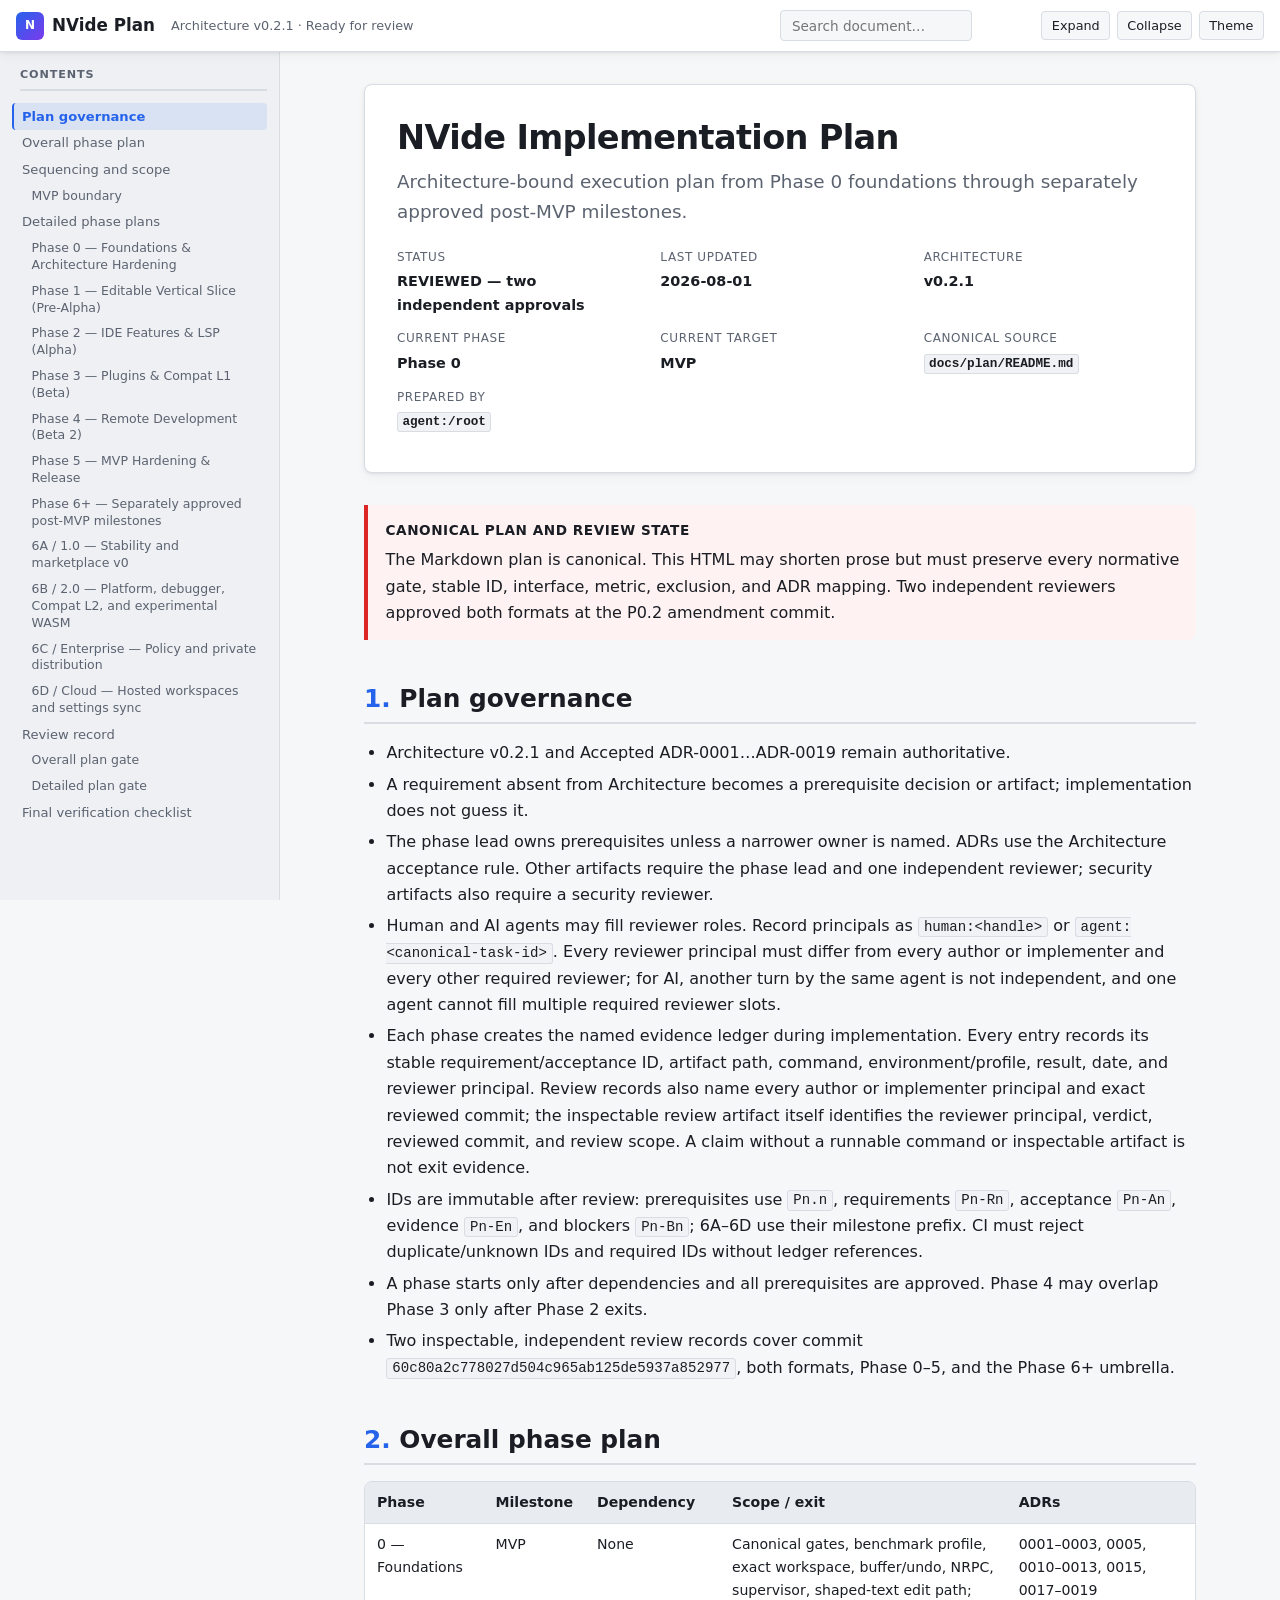
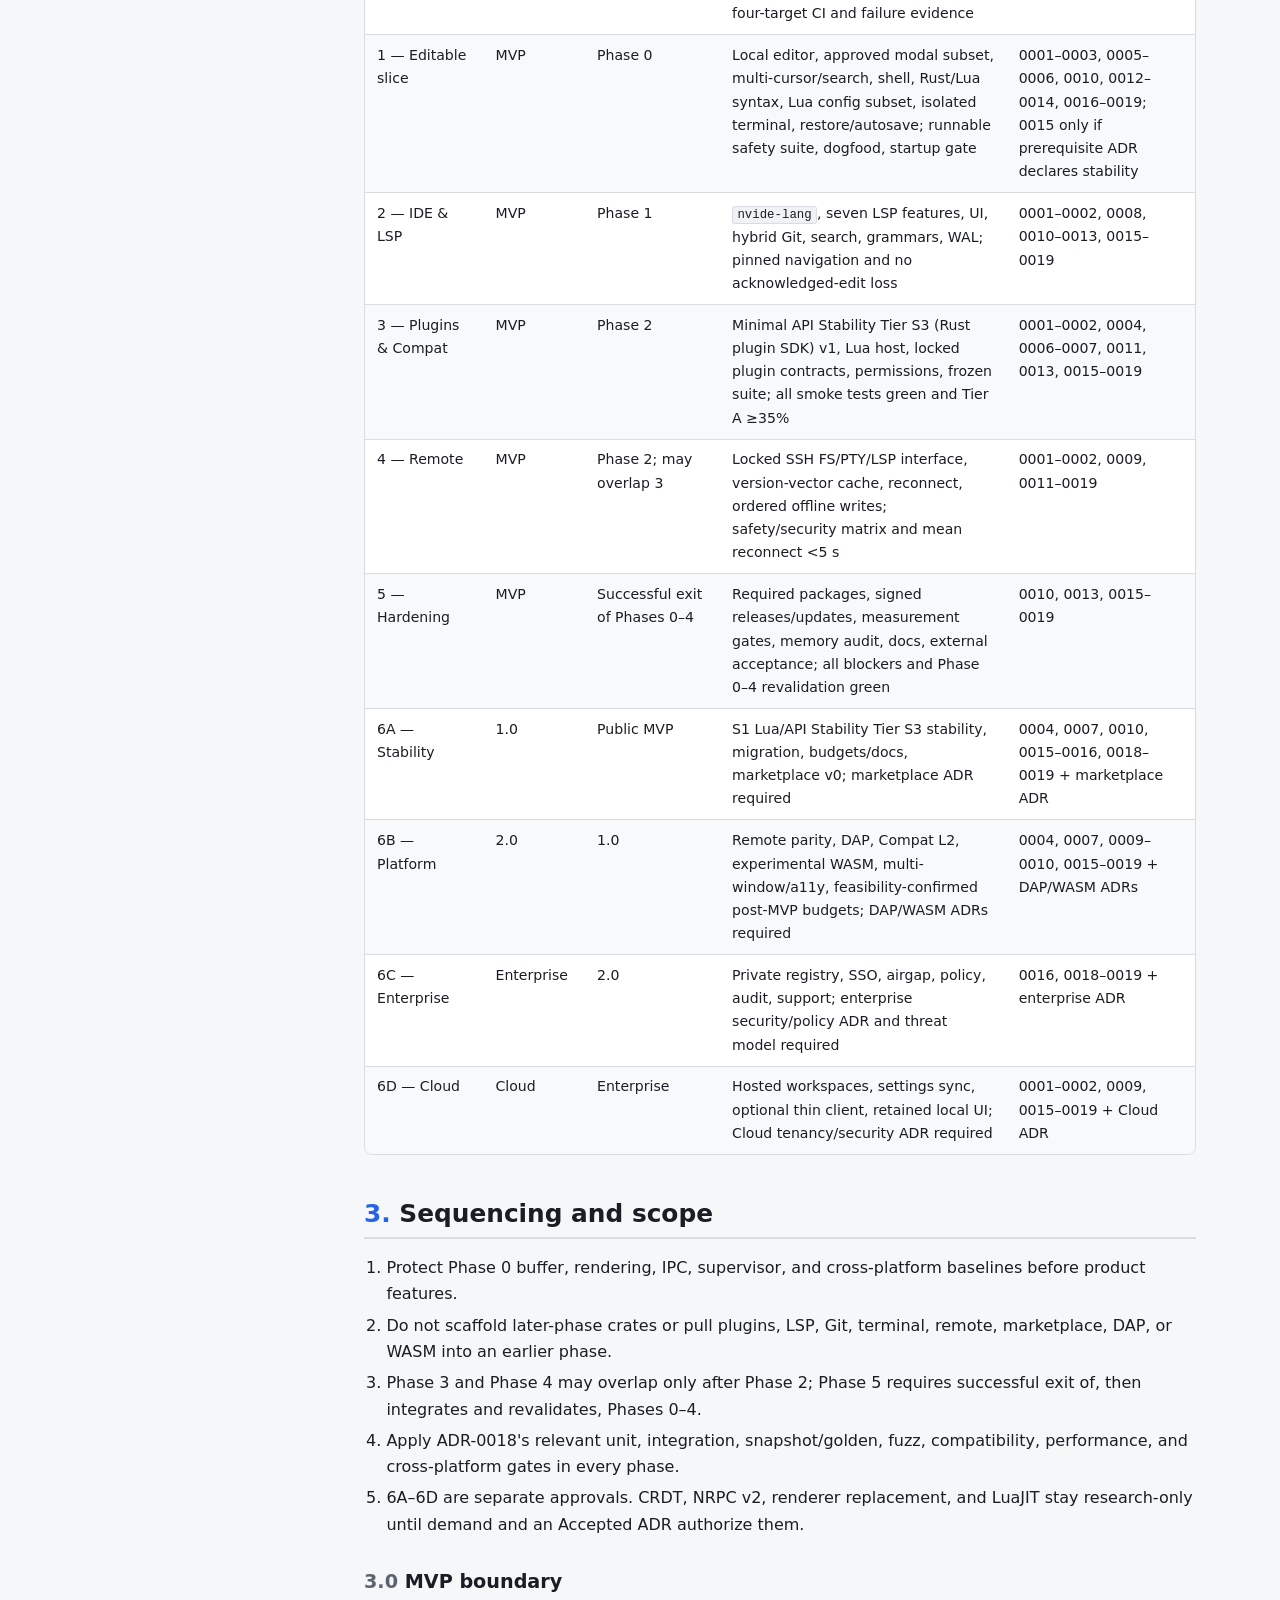
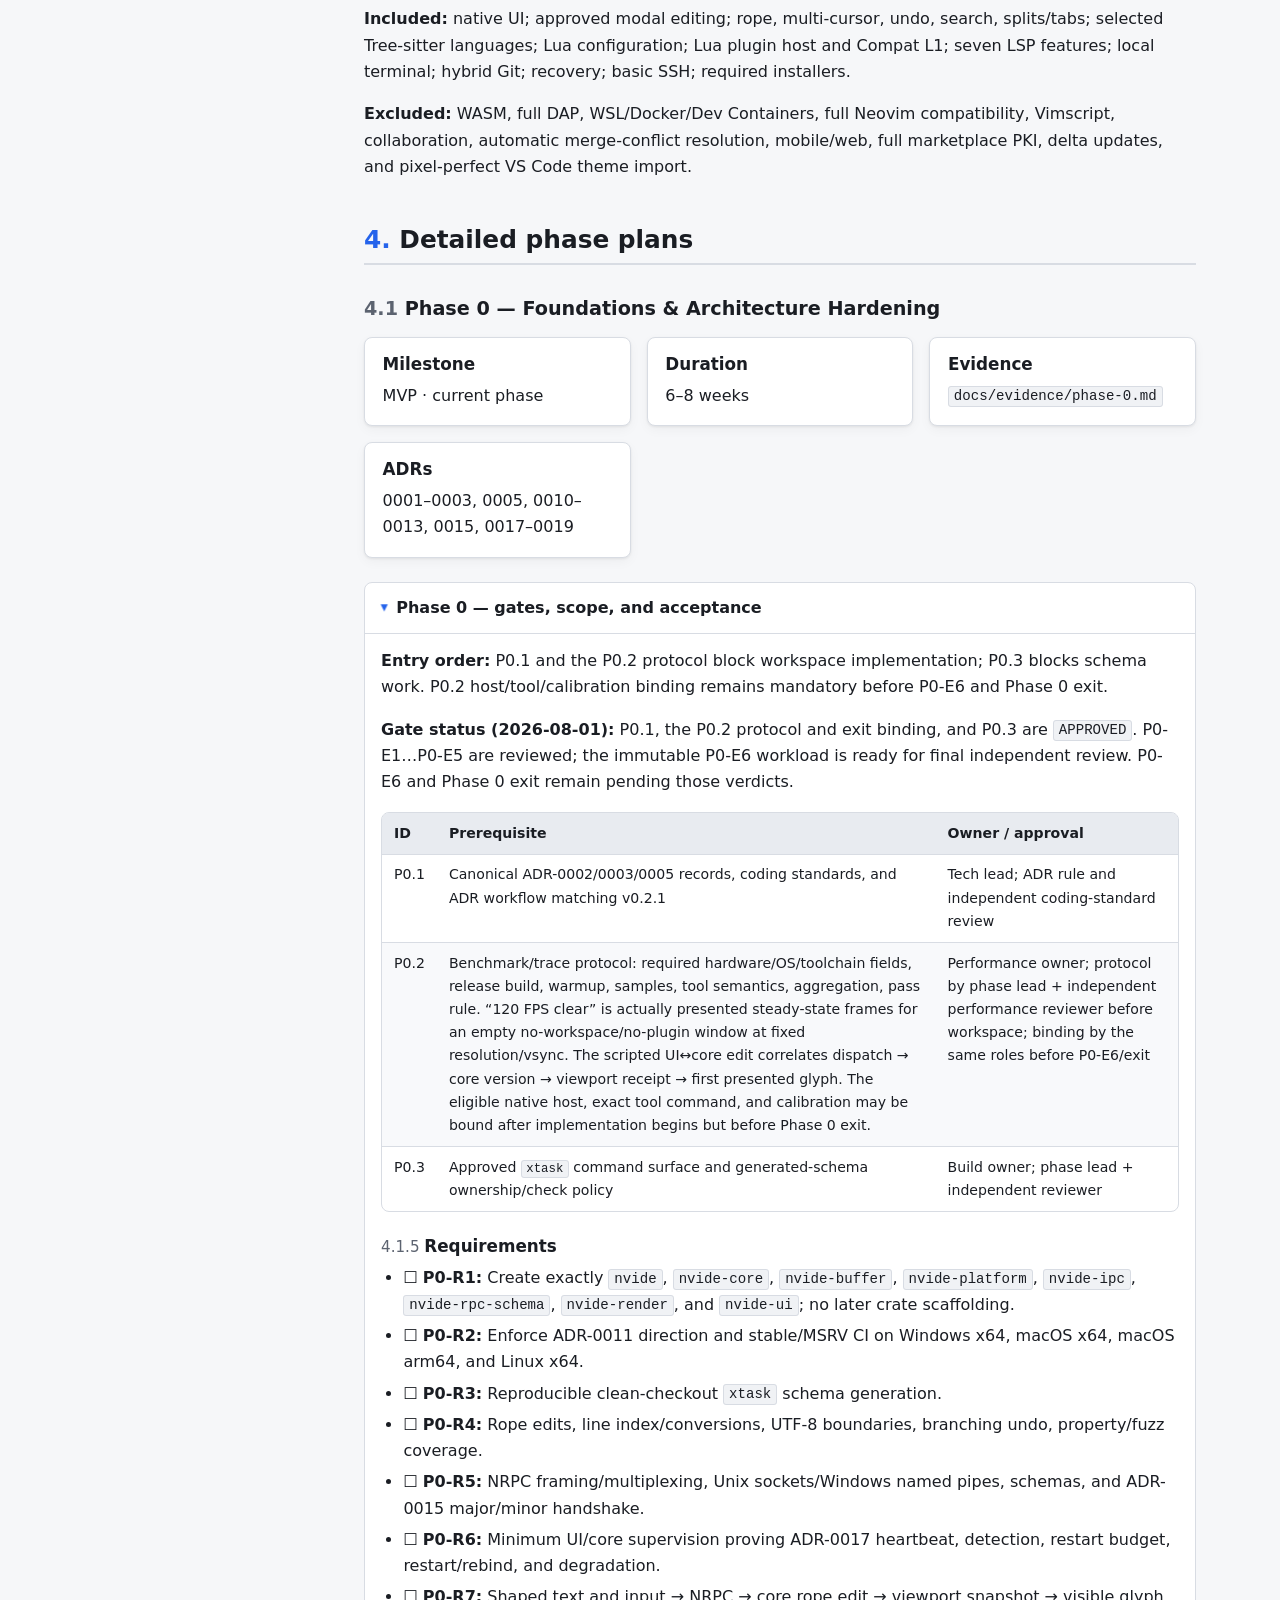
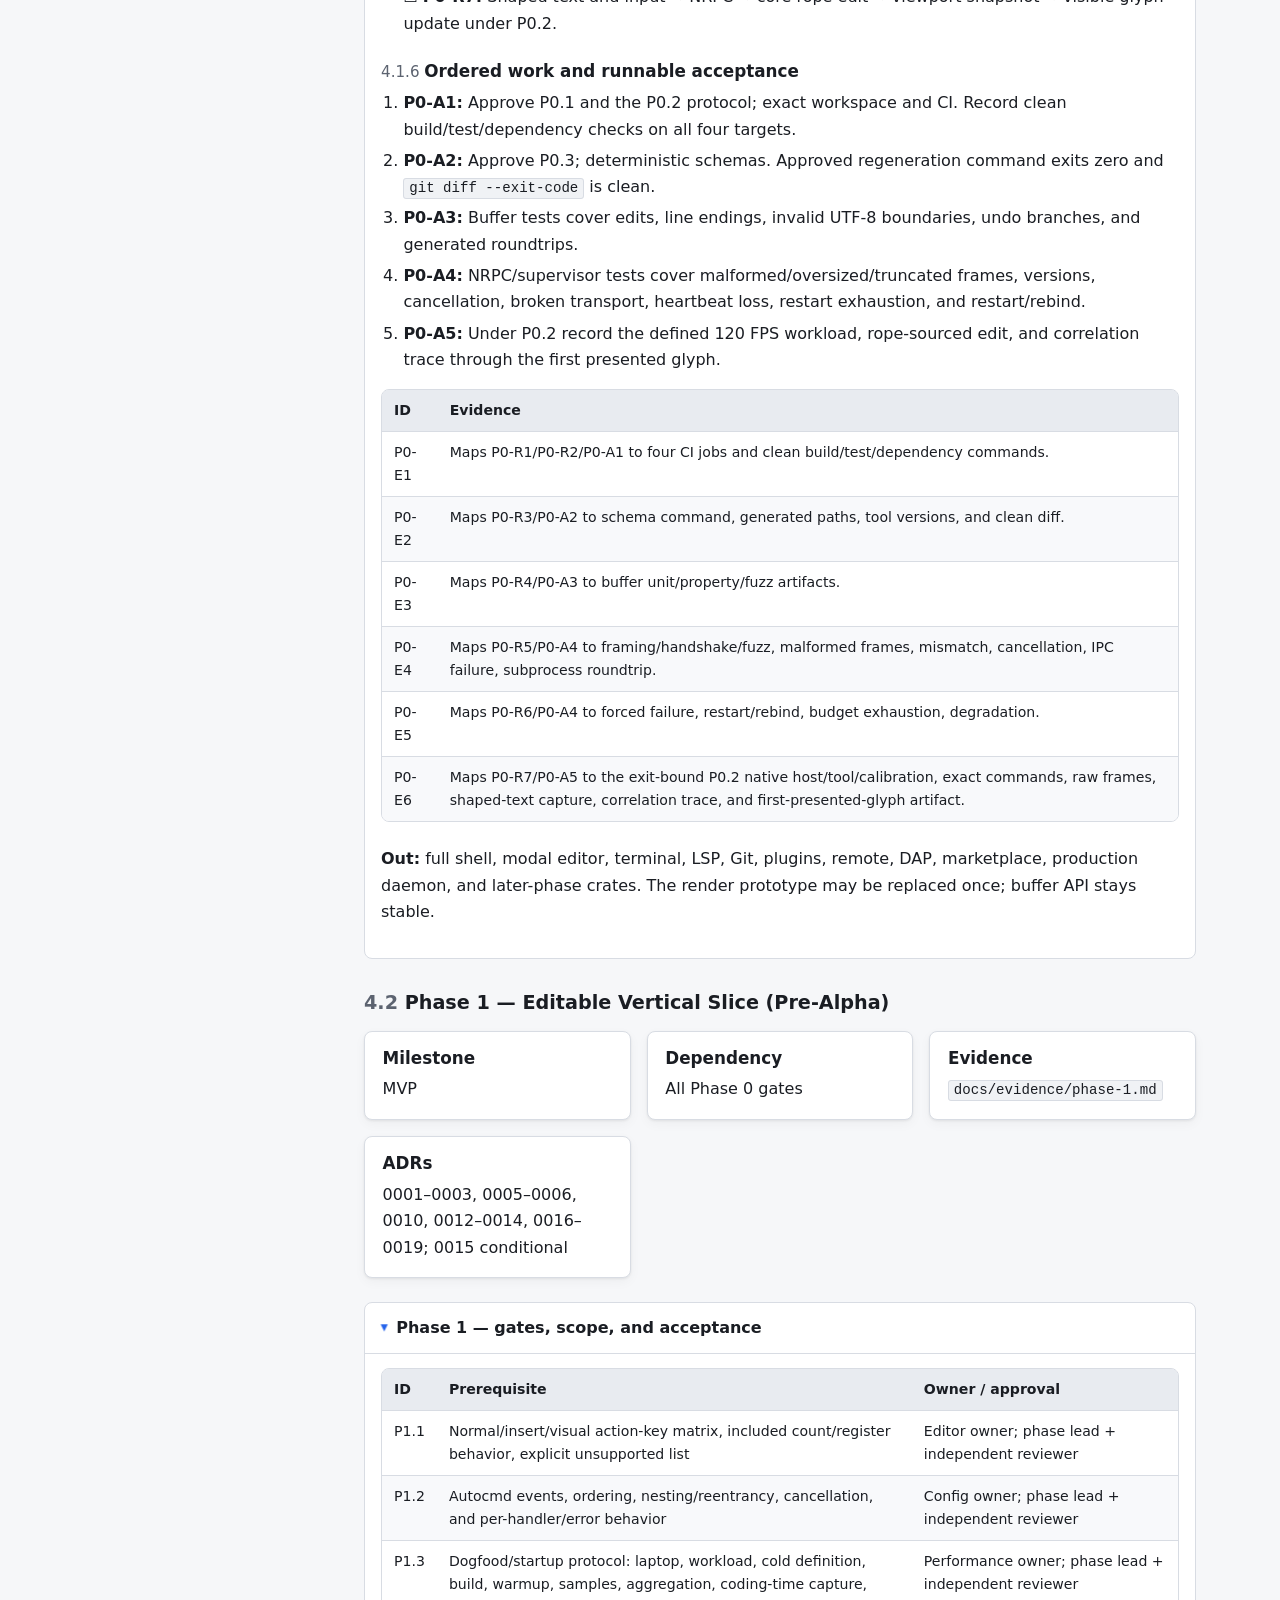
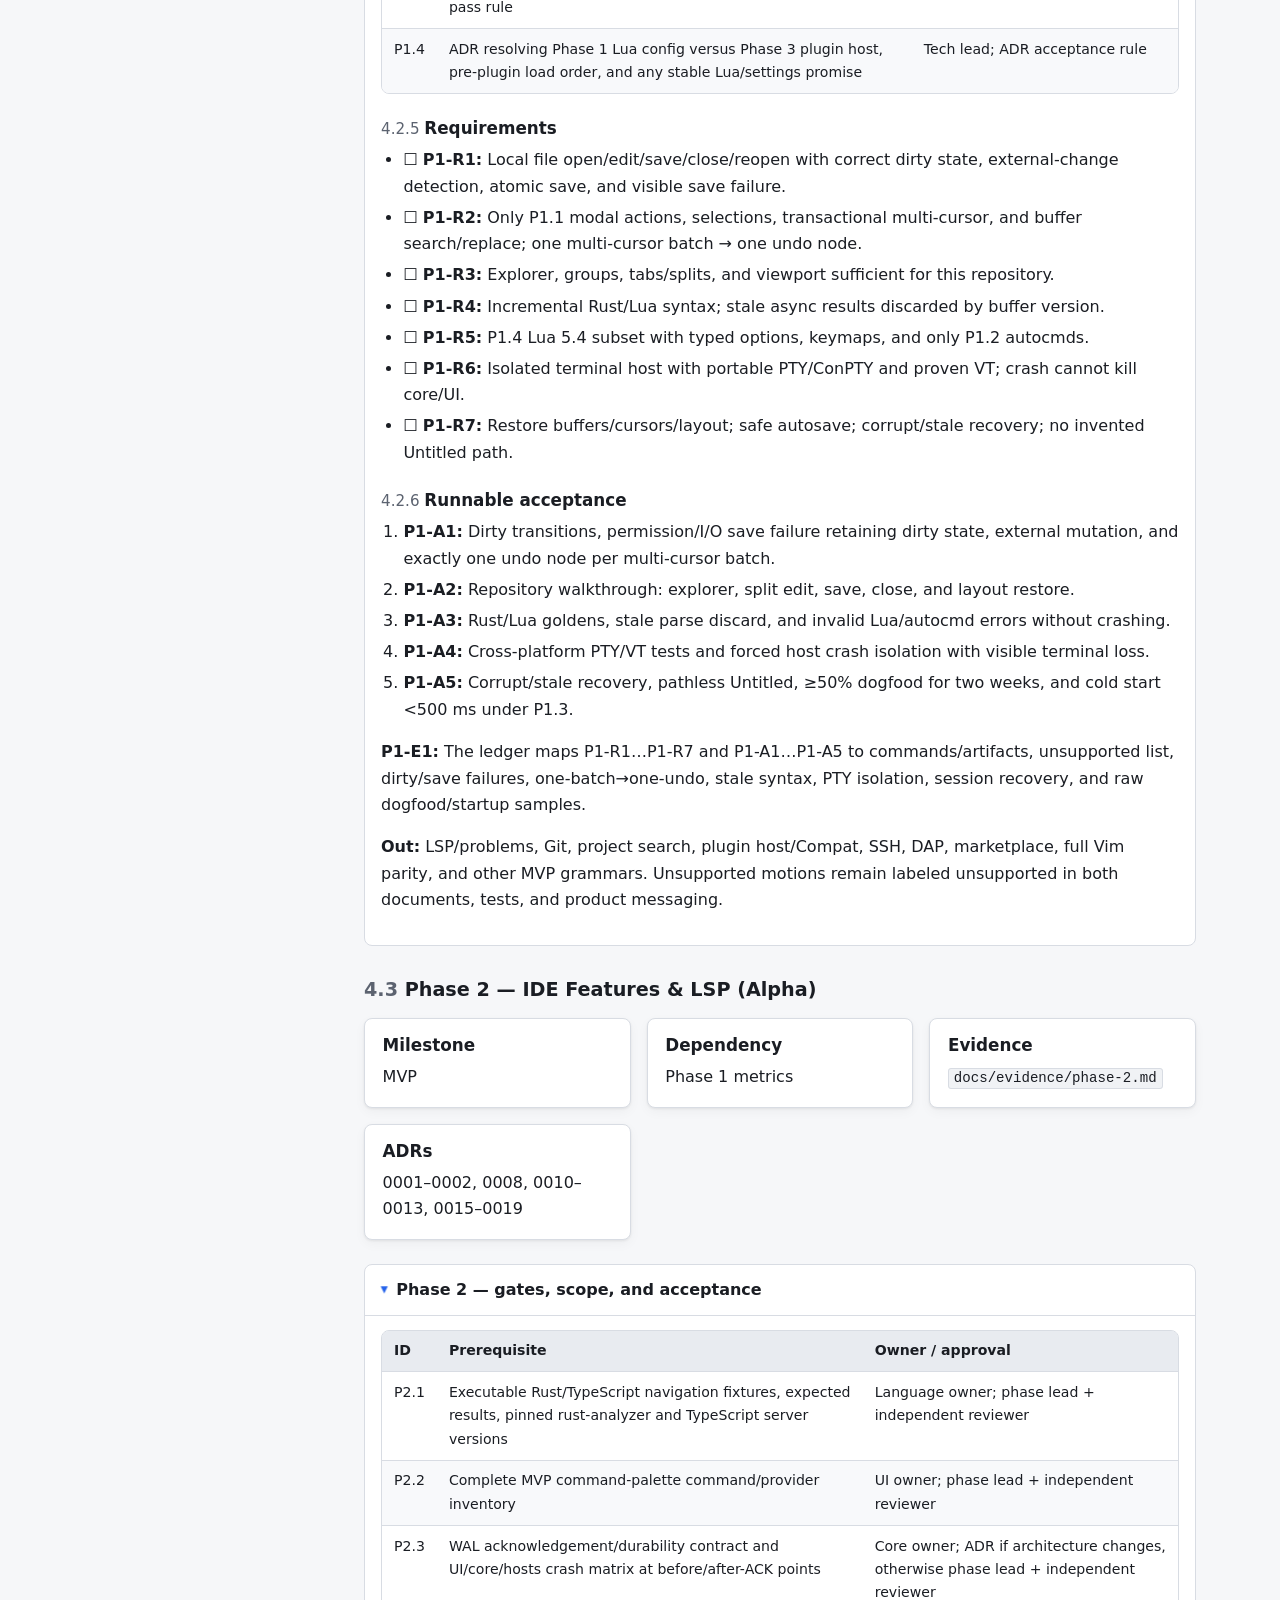
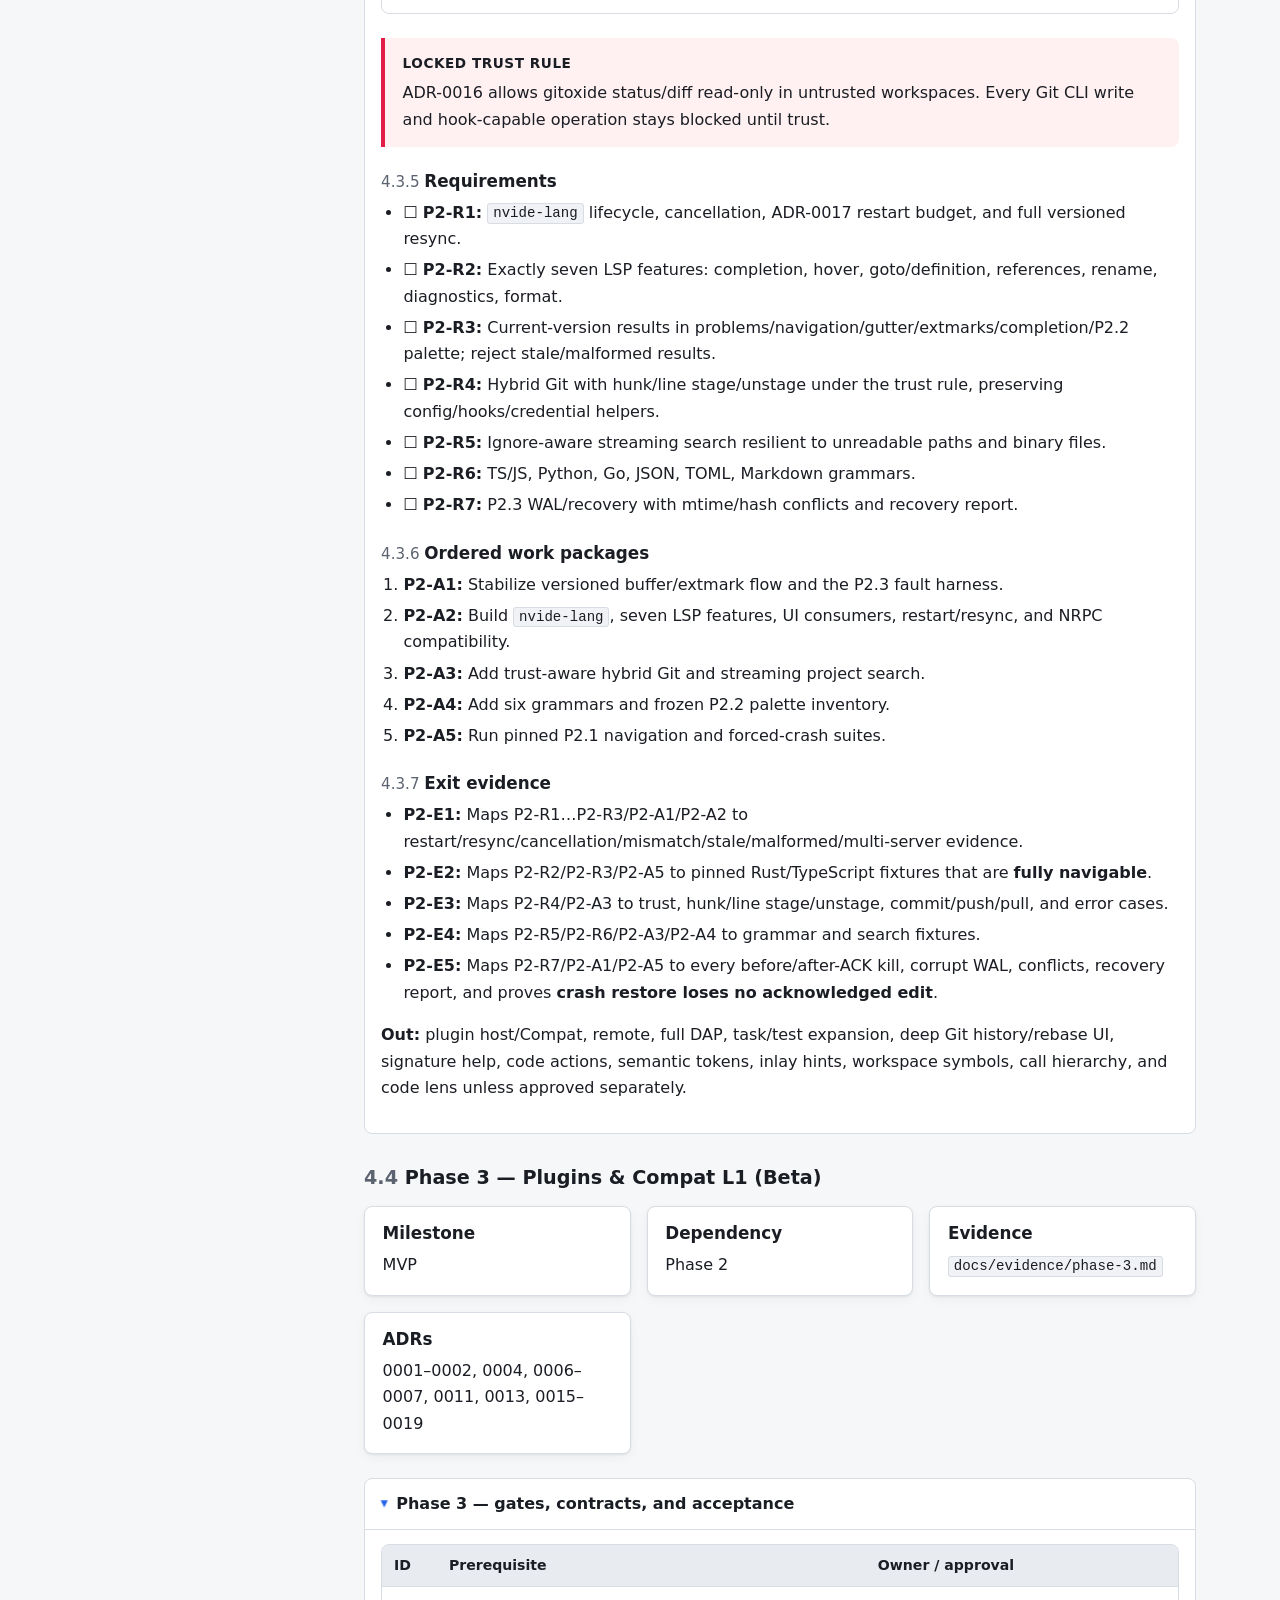
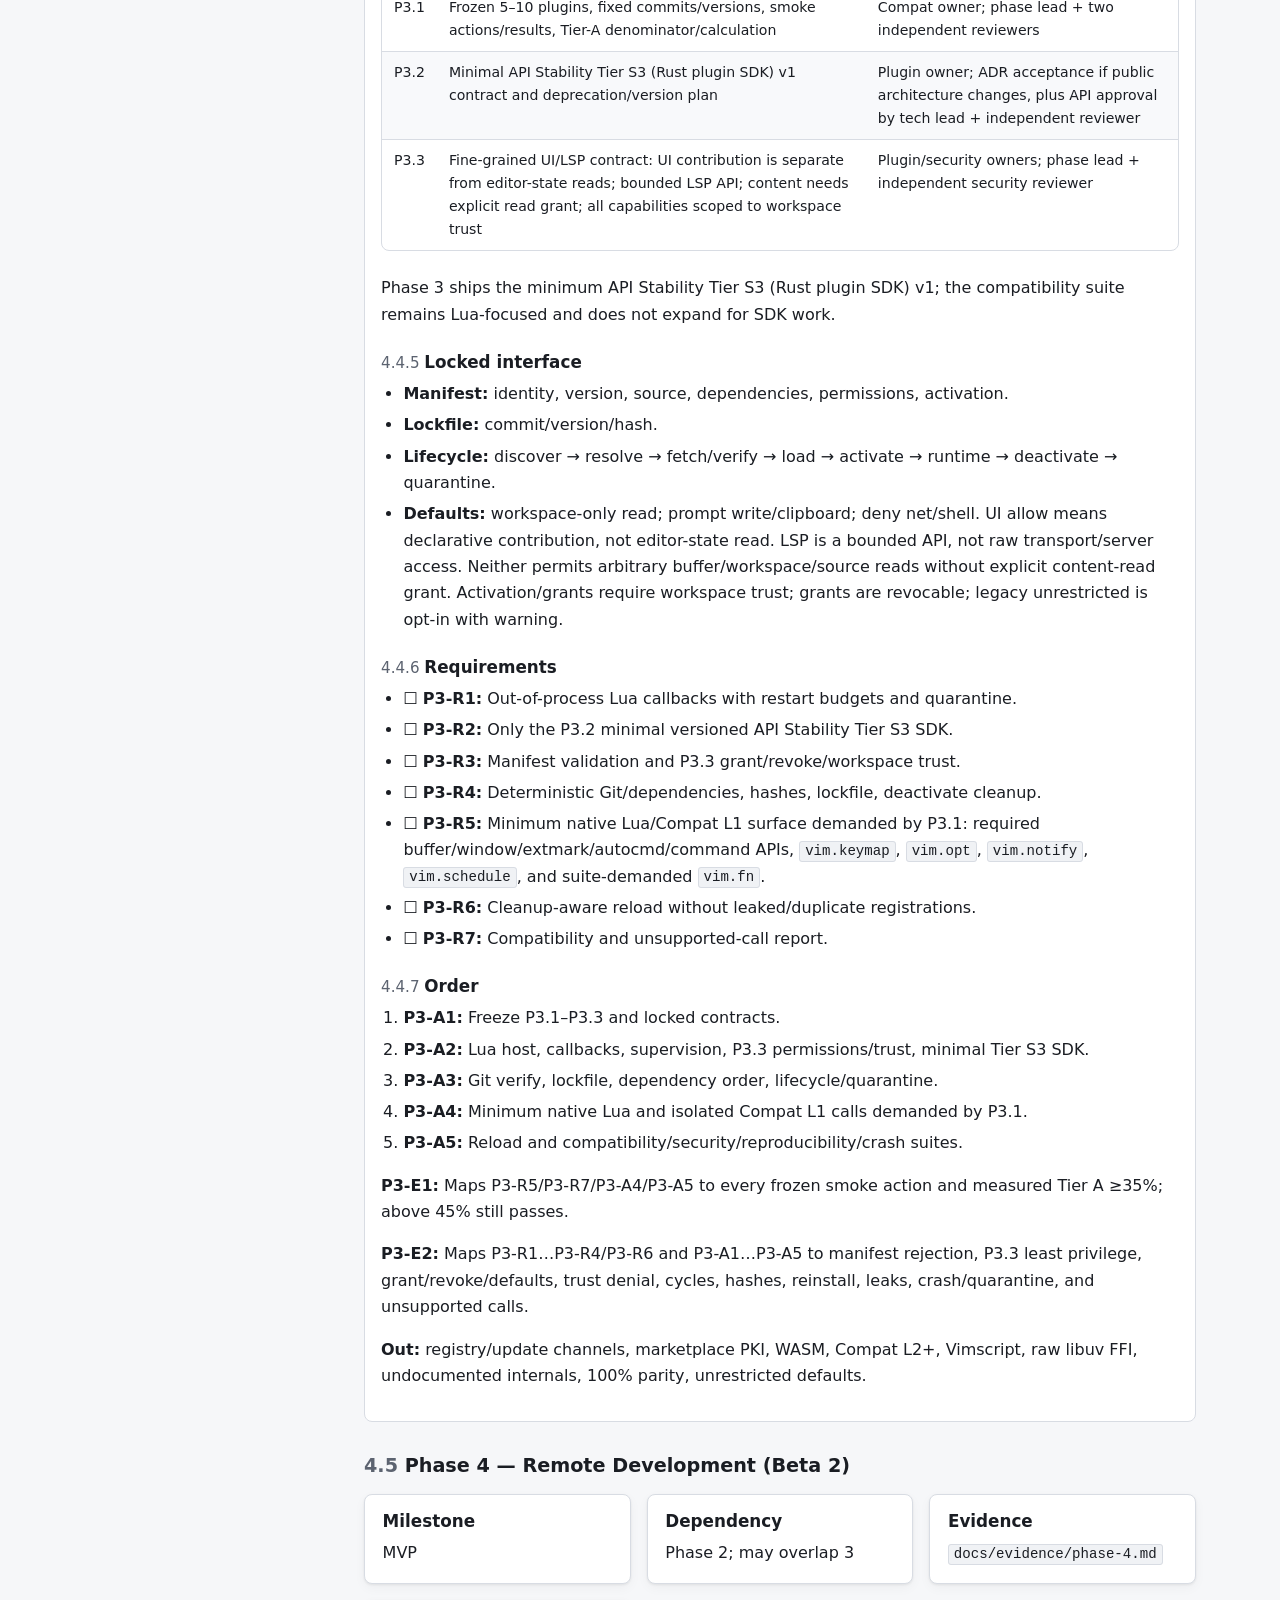
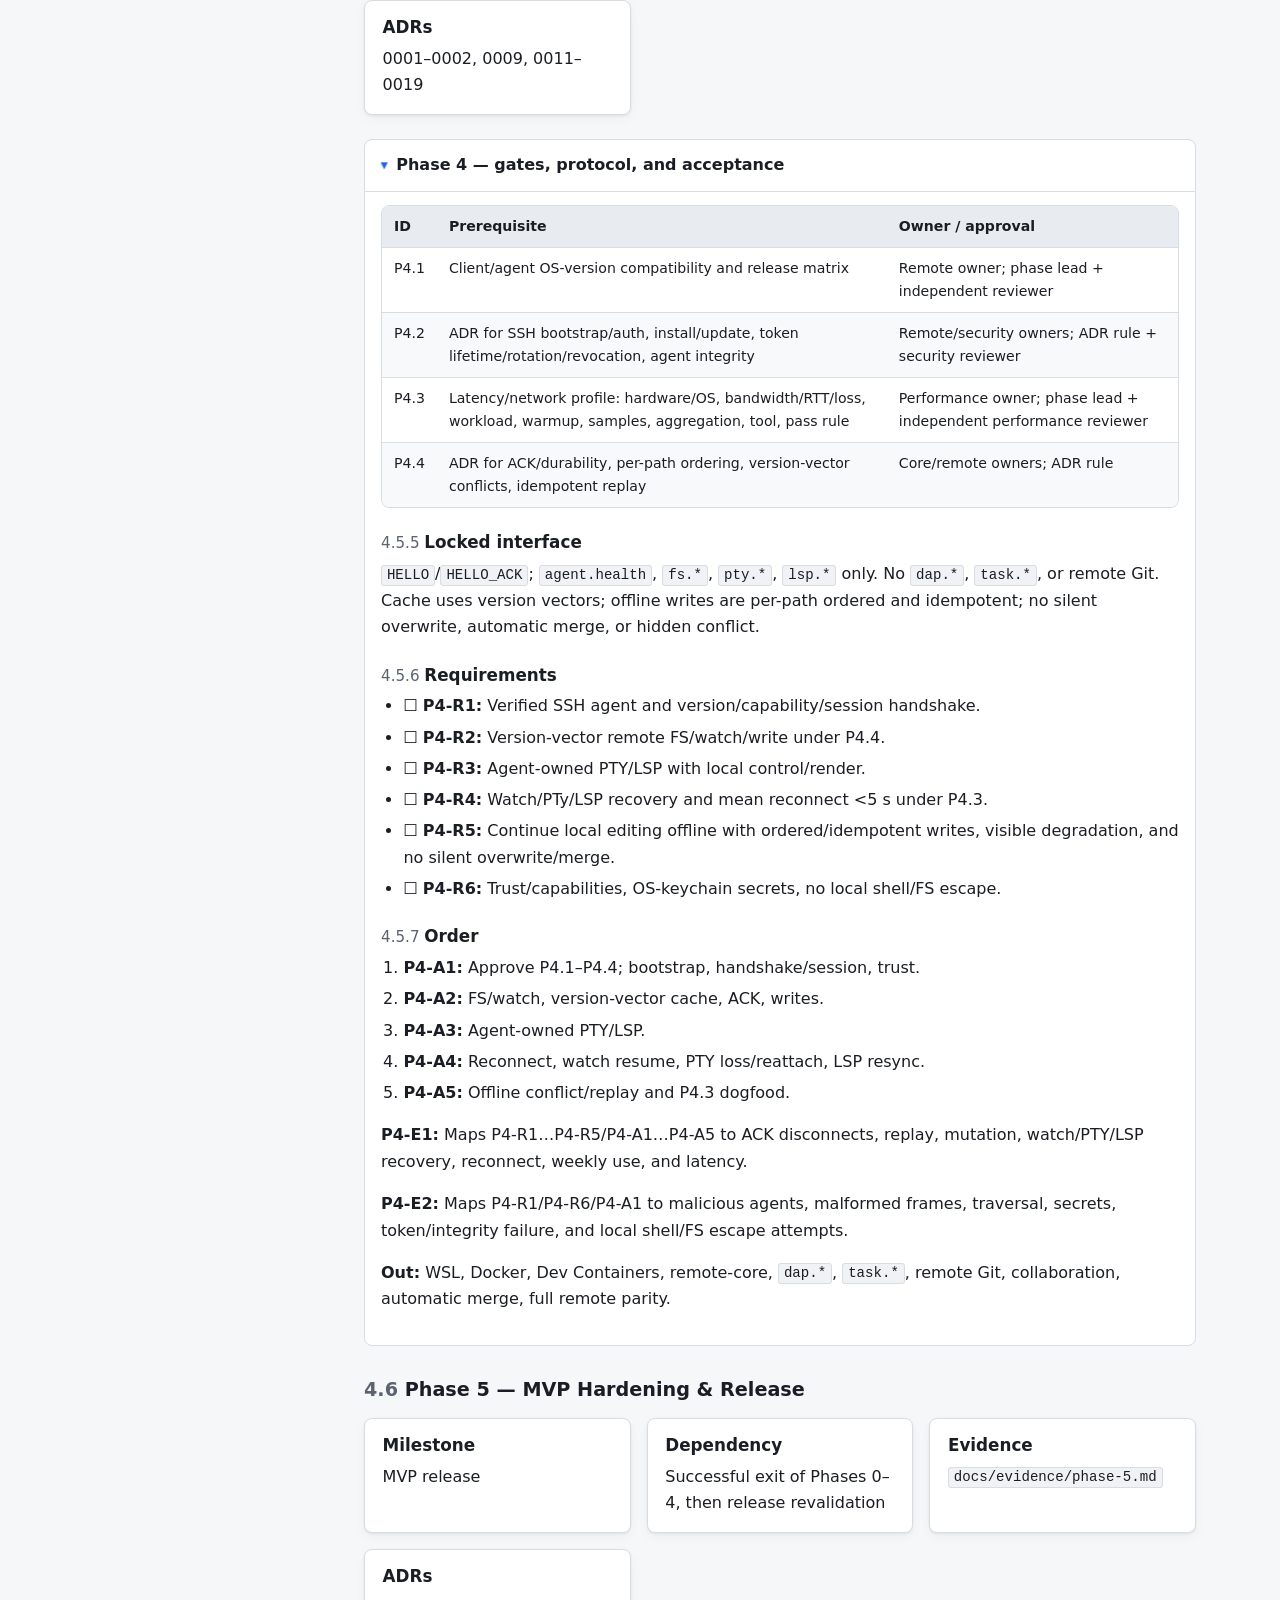
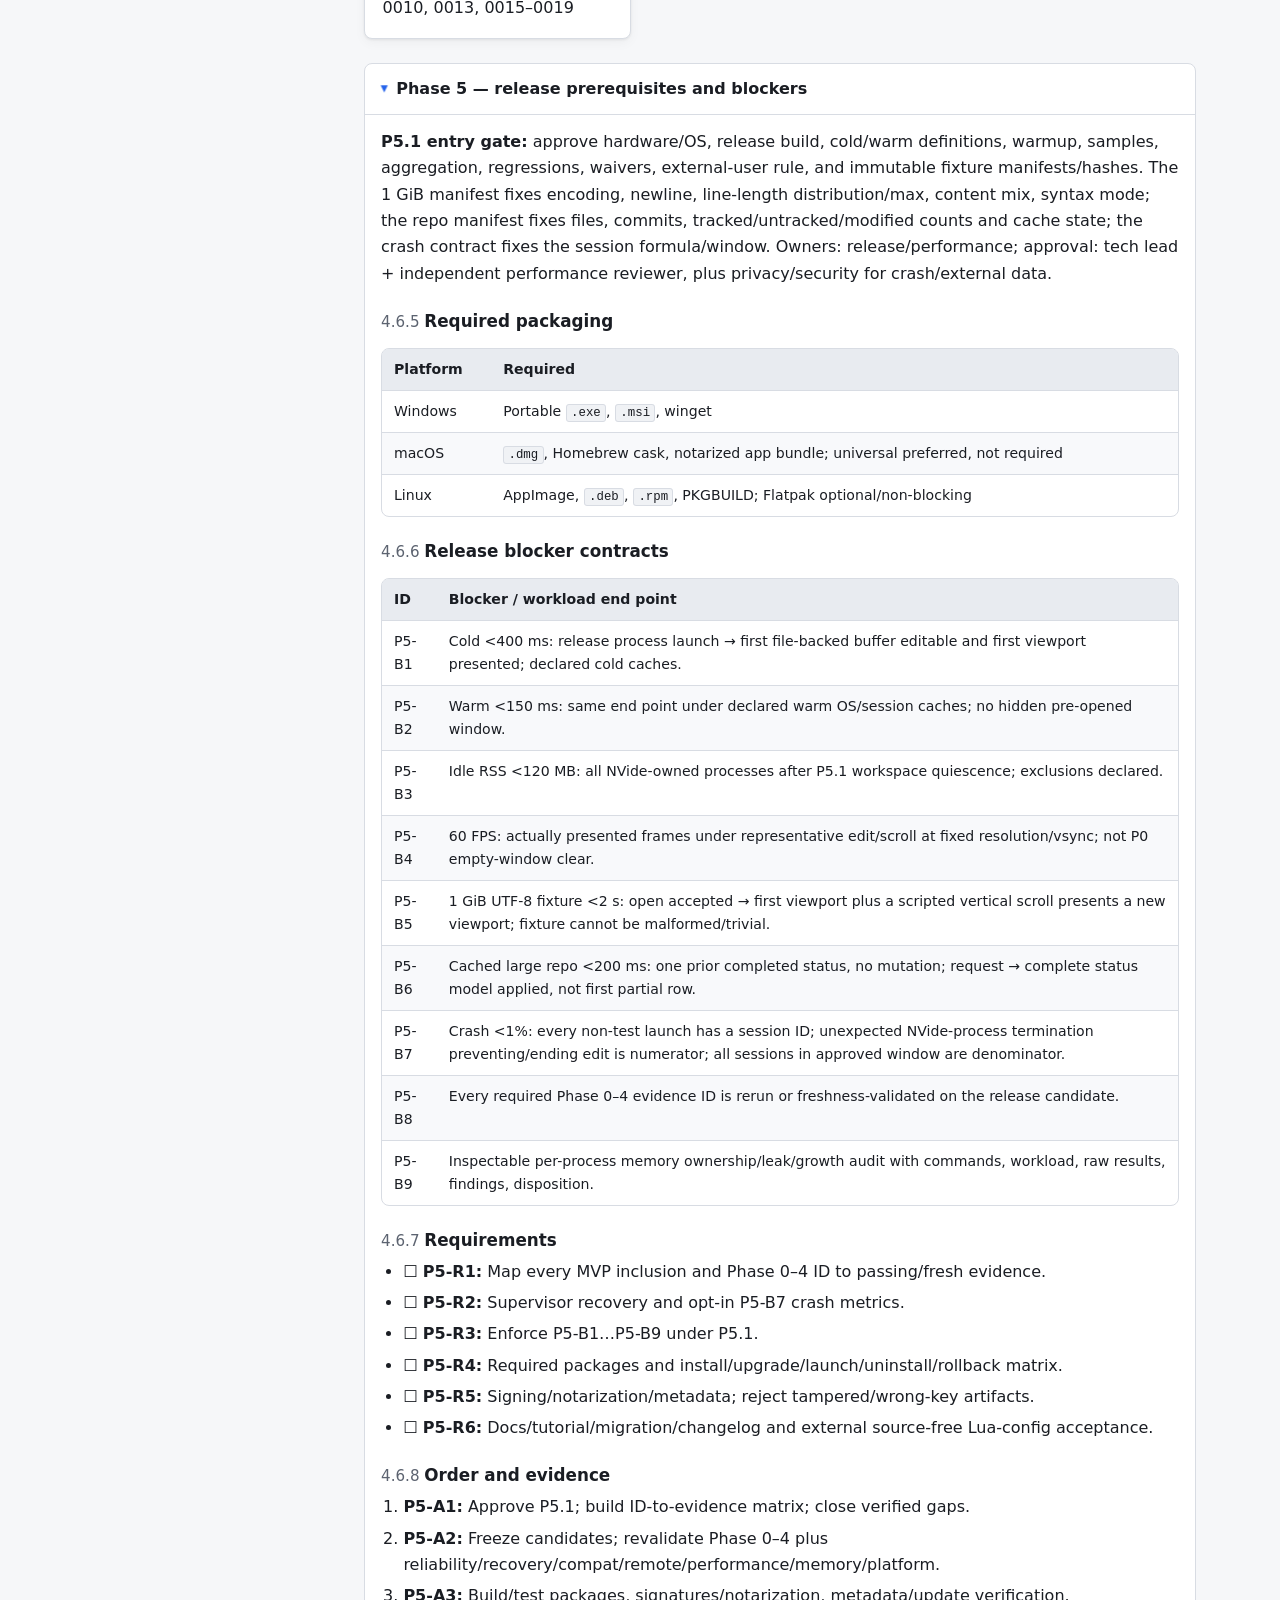
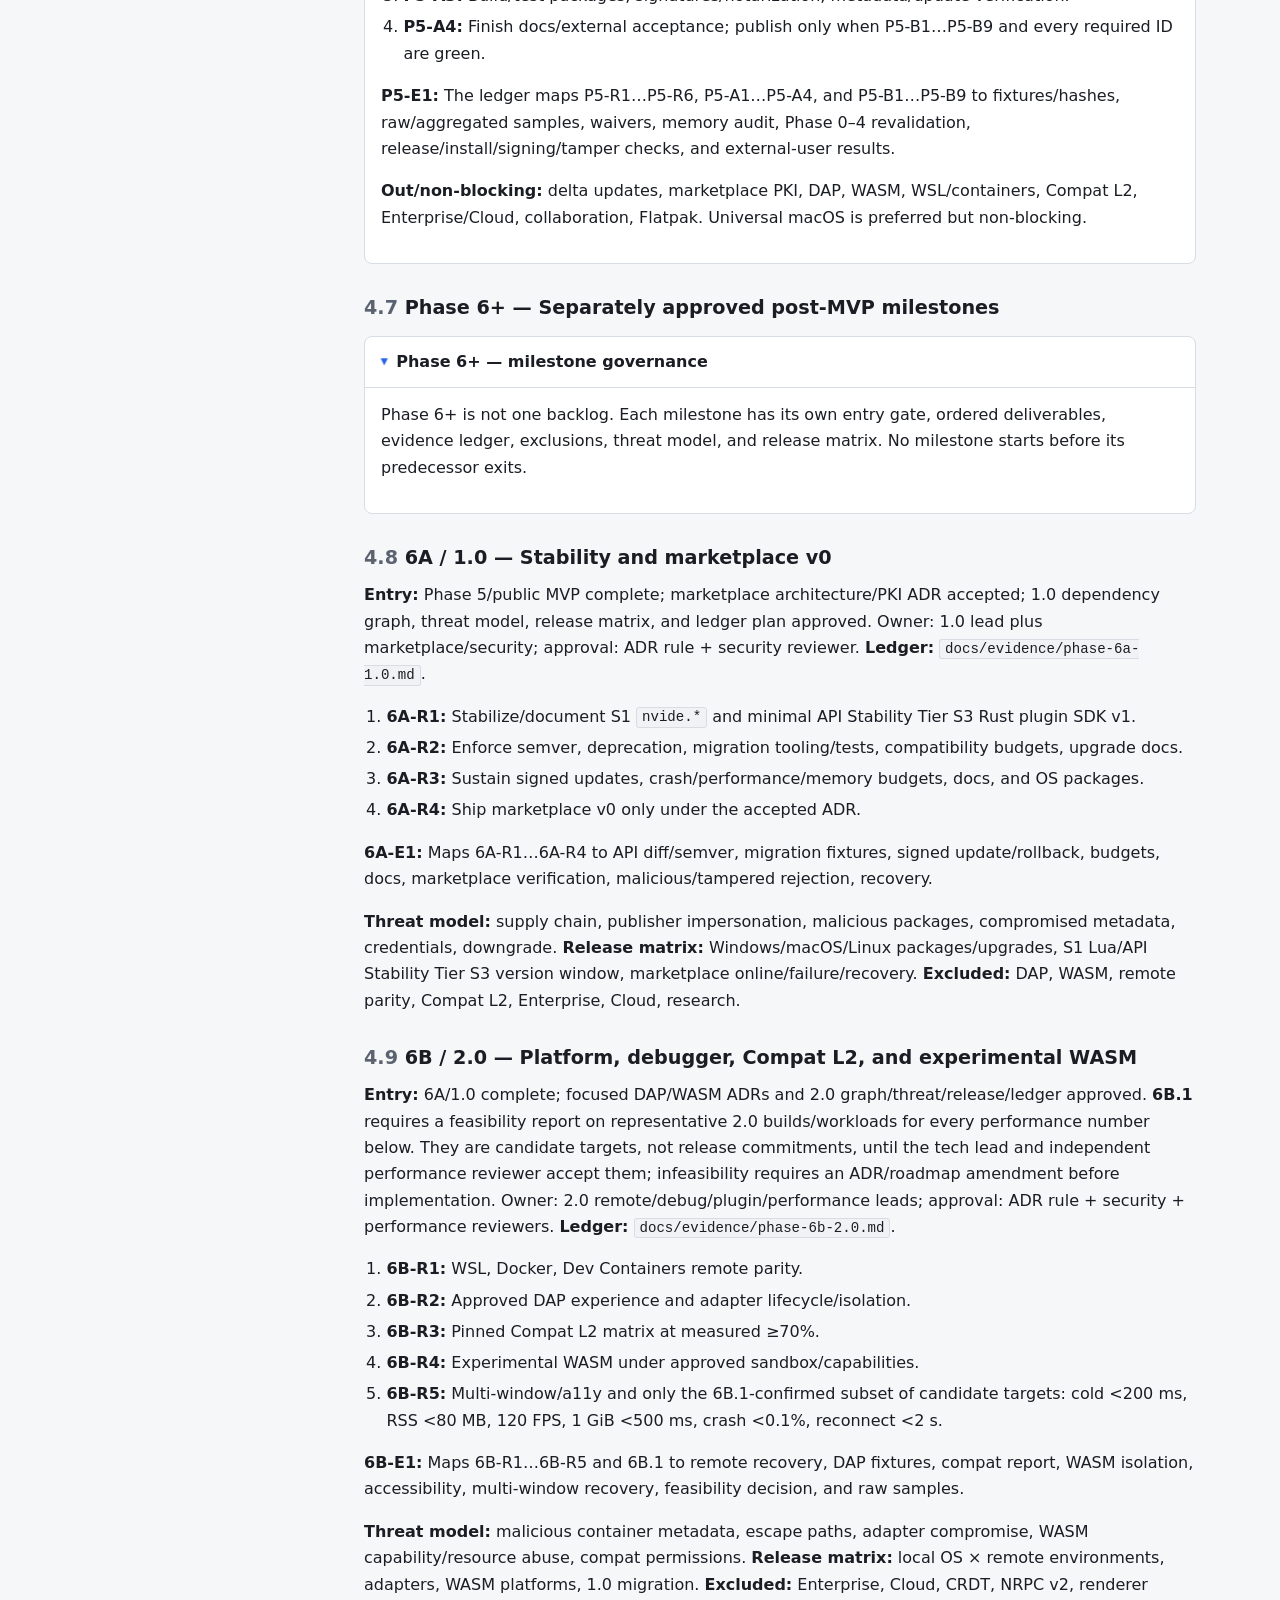
==== commit 3f5fd0ba: "docs: add formal Phase 0 presentation evidence" ====
--- a/docs/plan/index.html
+++ b/docs/plan/index.html
@@ -111,7 +111,7 @@
                 <summary>Phase 0 — gates, scope, and acceptance</summary>
                 <div class="details-body">
                   <p><strong>Entry order:</strong> P0.1 and the P0.2 protocol block workspace implementation; P0.3 blocks schema work. P0.2 host/tool/calibration binding remains mandatory before P0-E6 and Phase 0 exit.</p>
-                  <p><strong>Gate status (2026-08-01):</strong> P0.1 <code>APPROVED</code>; P0.2 protocol <code>APPROVED</code> and exit binding <code>PENDING</code>; P0.3 <code>APPROVED</code>. Workspace implementation may proceed; P0-E6 and Phase 0 exit remain blocked on the P0.2 exit binding.</p>
+                  <p><strong>Gate status (2026-08-01):</strong> P0.1, the P0.2 protocol and exit binding, and P0.3 are <code>APPROVED</code>. P0-E1…P0-E5 are reviewed; the immutable P0-E6 workload is ready for final independent review. P0-E6 and Phase 0 exit remain pending those verdicts.</p>
                   <div class="table-wrap"><table><thead><tr><th>ID</th><th>Prerequisite</th><th>Owner / approval</th></tr></thead><tbody>
                     <tr><td>P0.1</td><td>Canonical ADR-0002/0003/0005 records, coding standards, and ADR workflow matching v0.2.1</td><td>Tech lead; ADR rule and independent coding-standard review</td></tr>
                     <tr><td>P0.2</td><td>Benchmark/trace protocol: required hardware/OS/toolchain fields, release build, warmup, samples, tool semantics, aggregation, pass rule. “120 FPS clear” is actually presented steady-state frames for an empty no-workspace/no-plugin window at fixed resolution/vsync. The scripted UI↔core edit correlates dispatch → core version → viewport receipt → first presented glyph. The eligible native host, exact tool command, and calibration may be bound after implementation begins but before Phase 0 exit.</td><td>Performance owner; protocol by phase lead + independent performance reviewer before workspace; binding by the same roles before P0-E6/exit</td></tr>
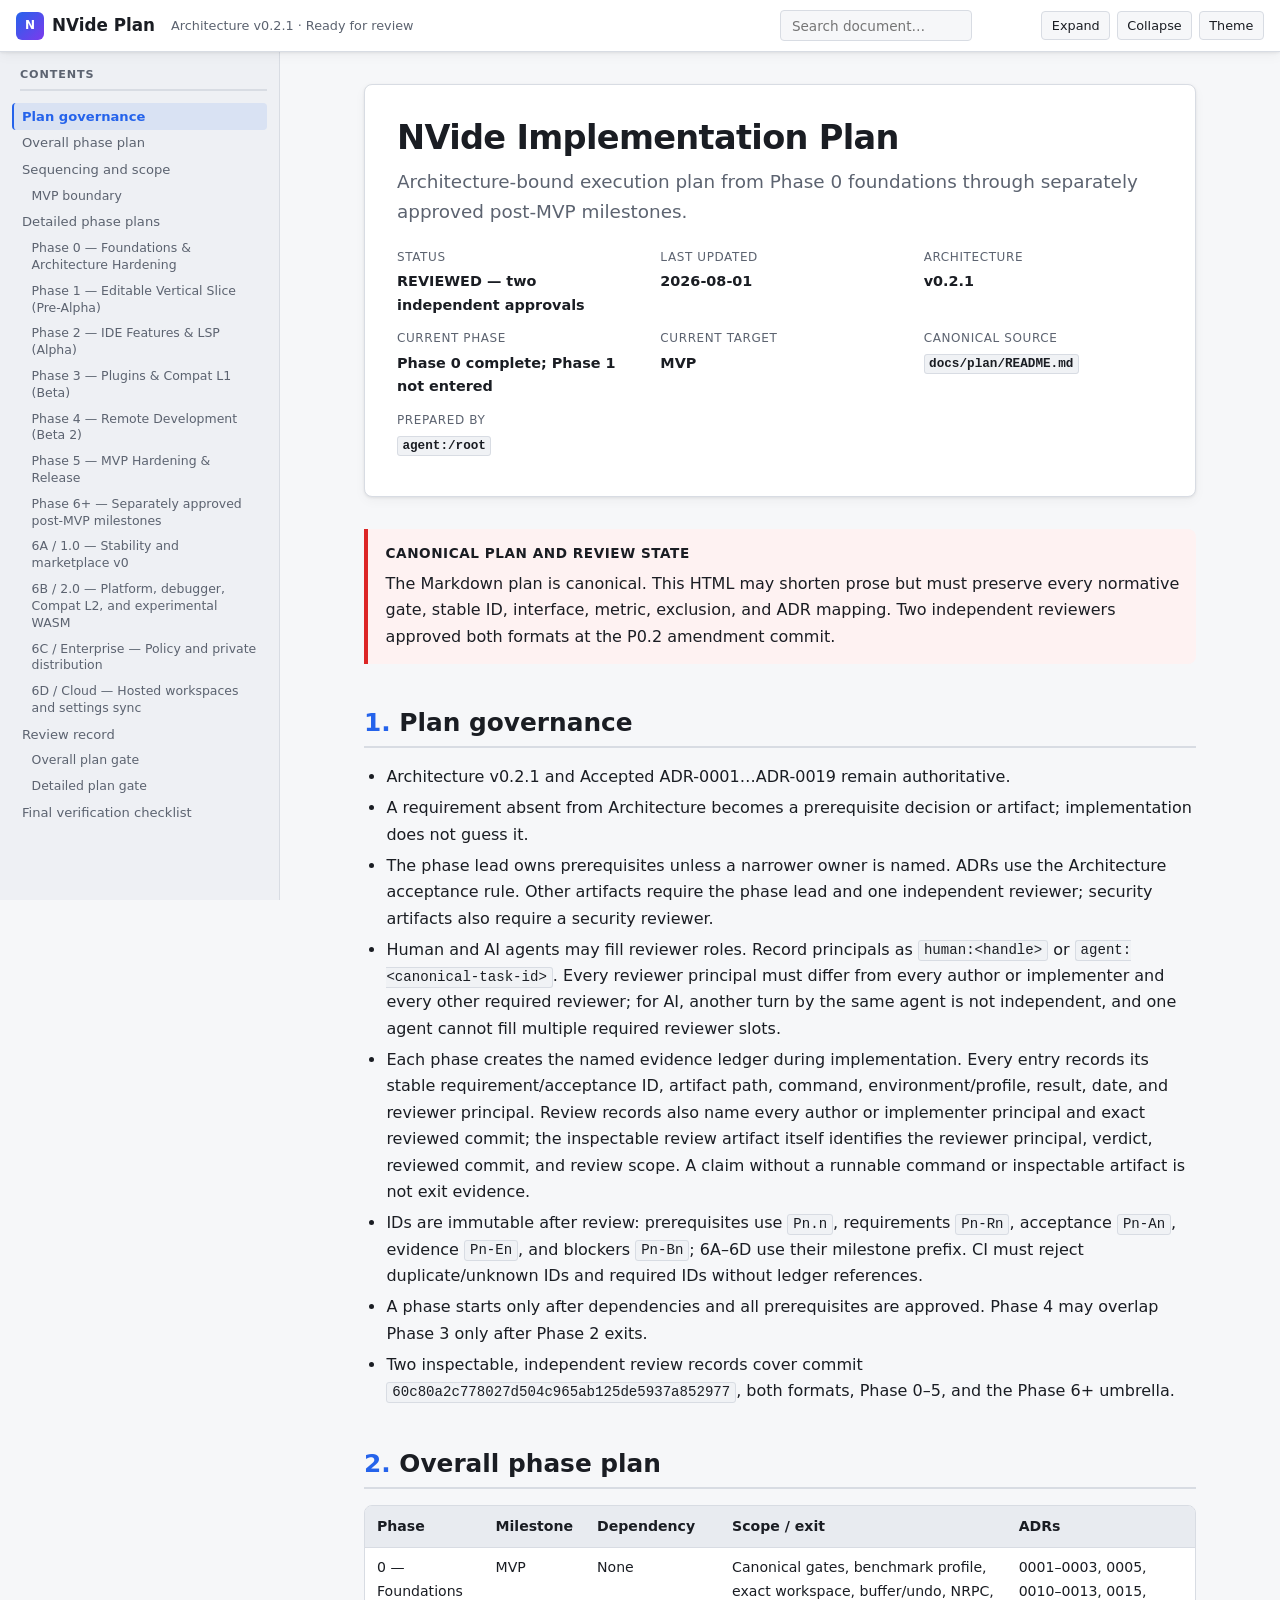
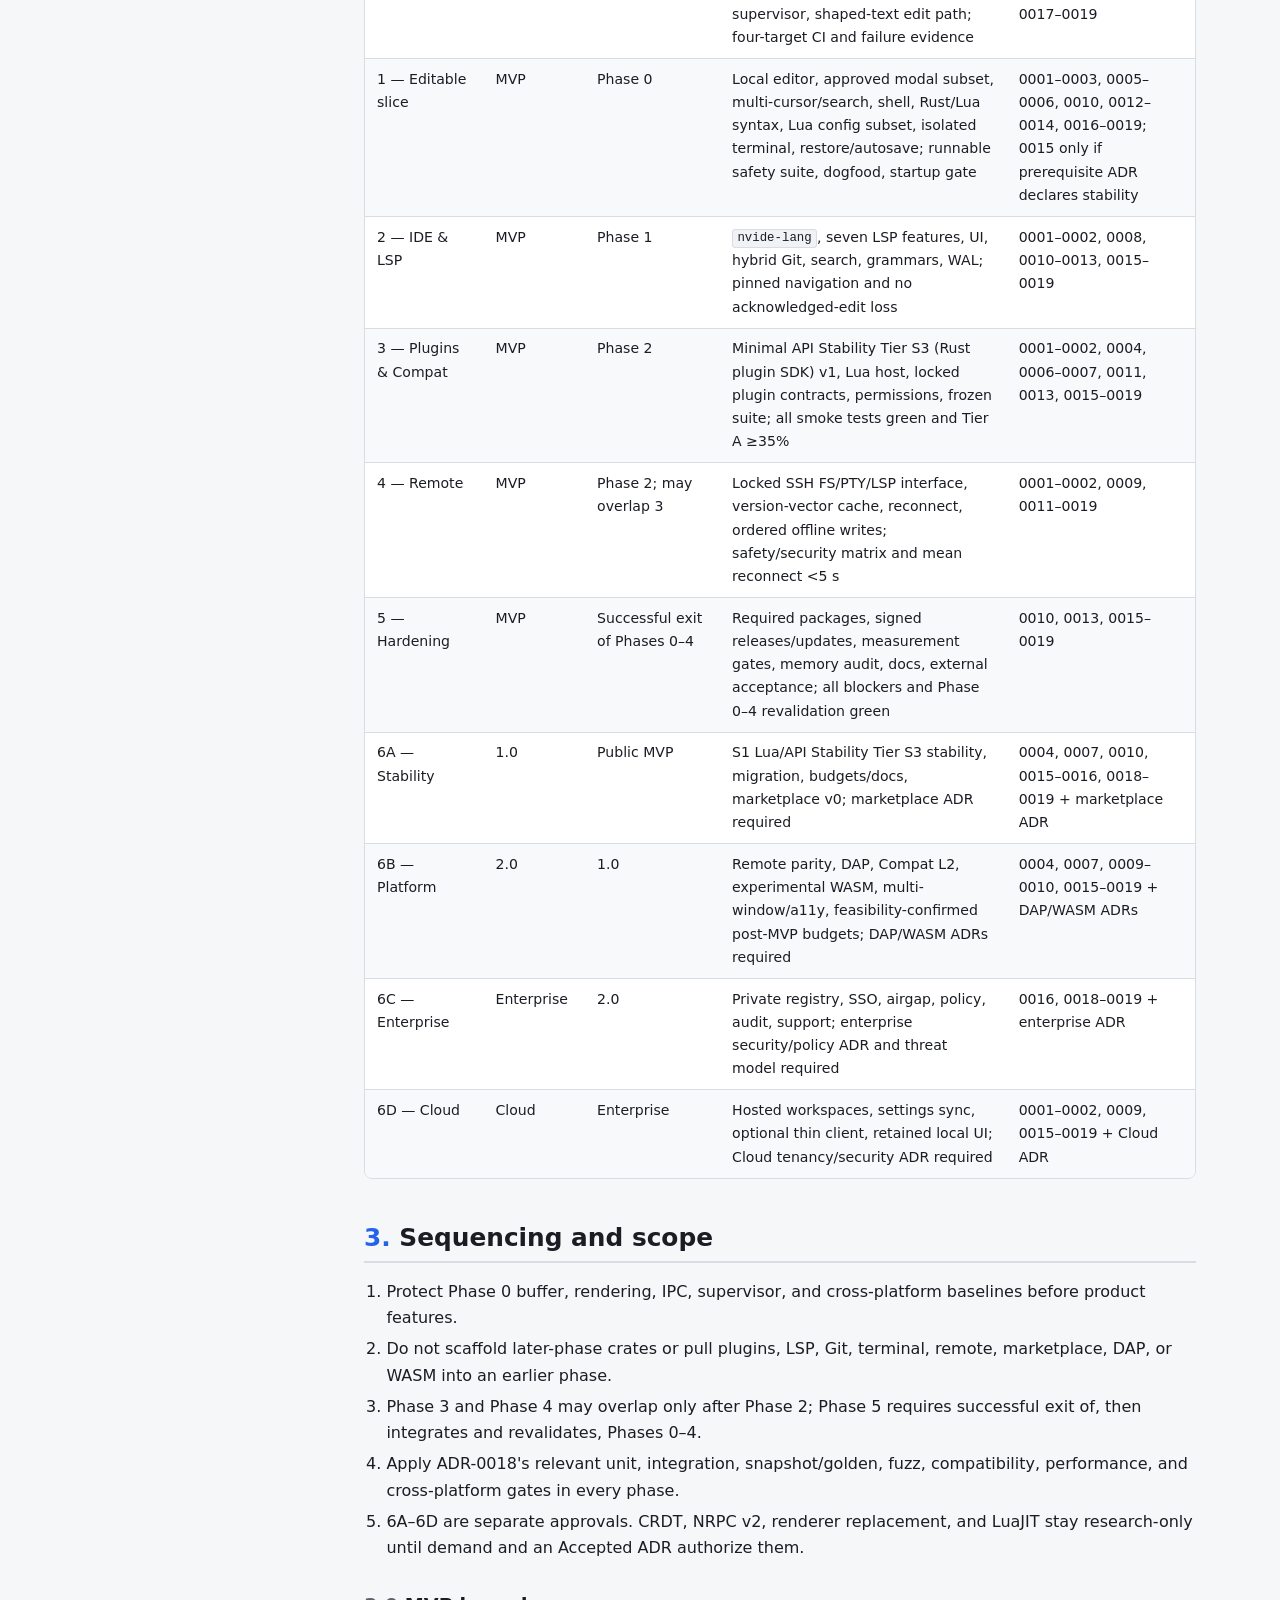
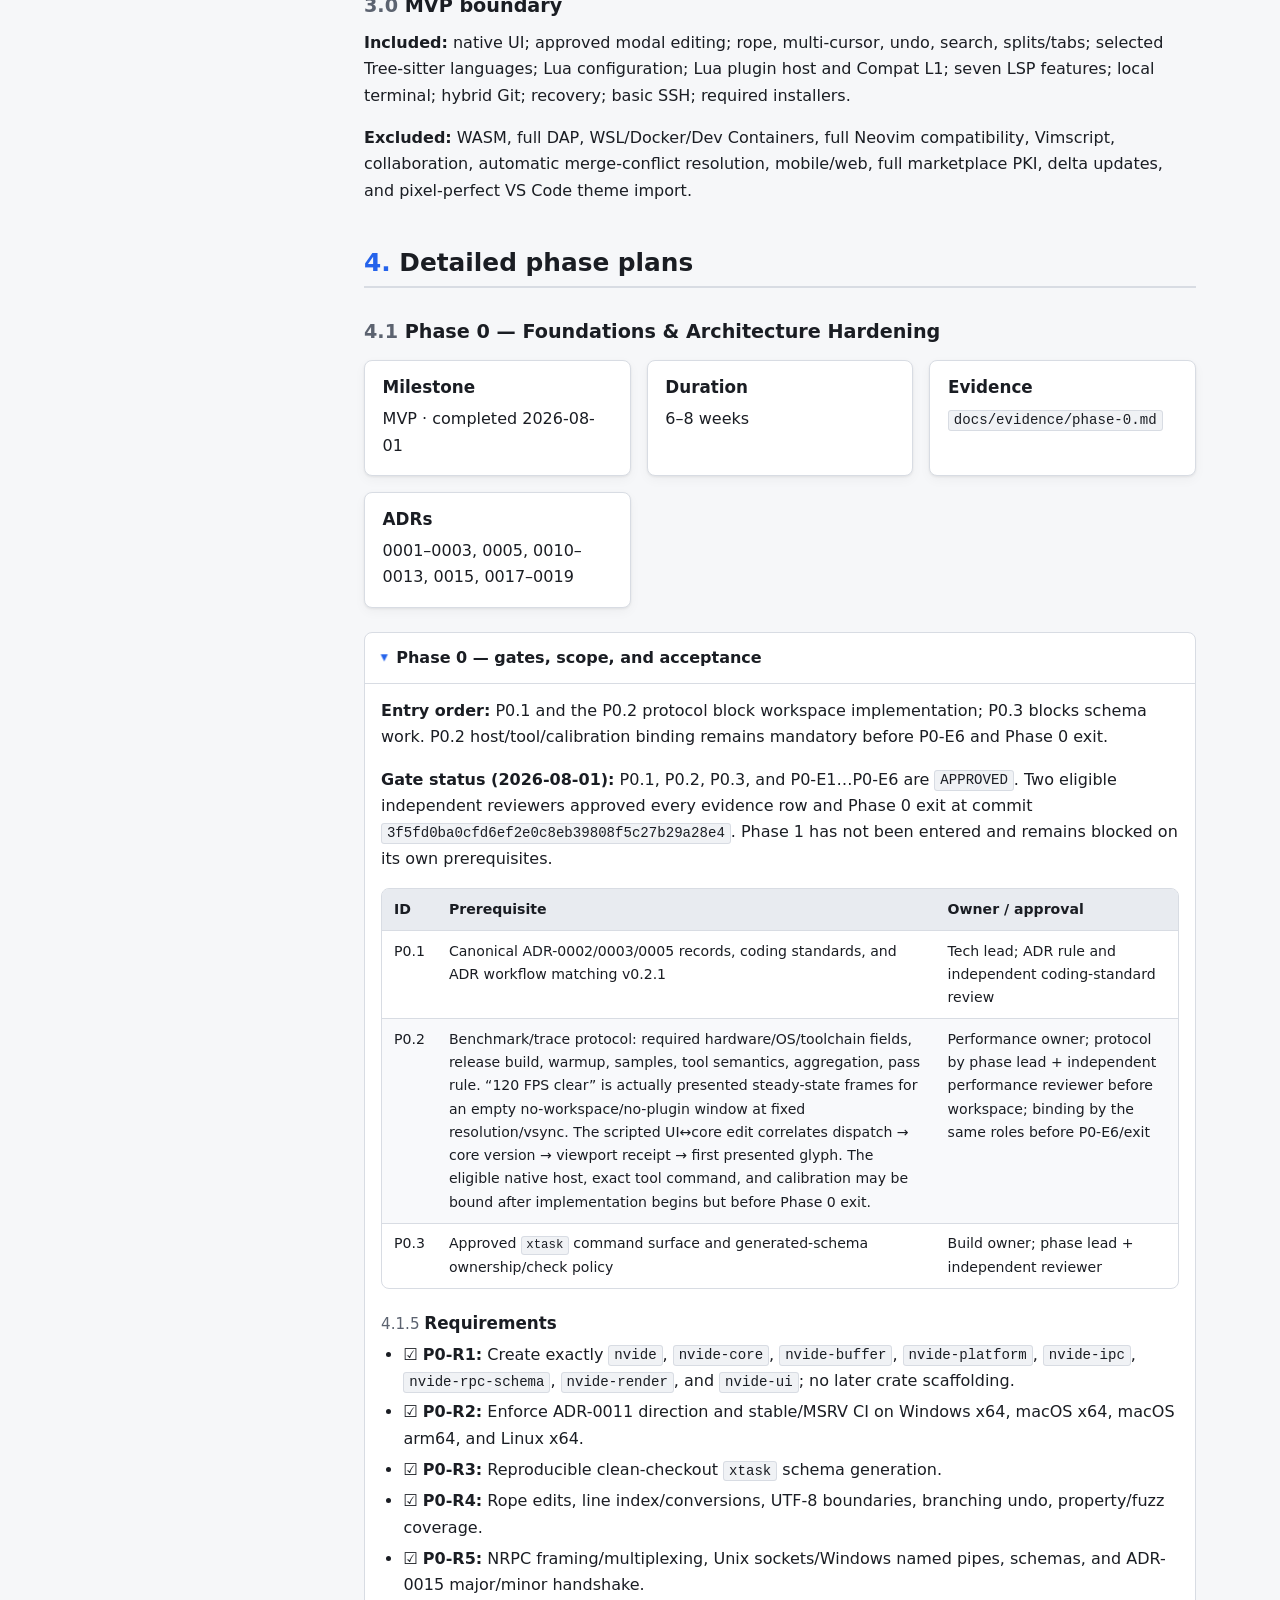
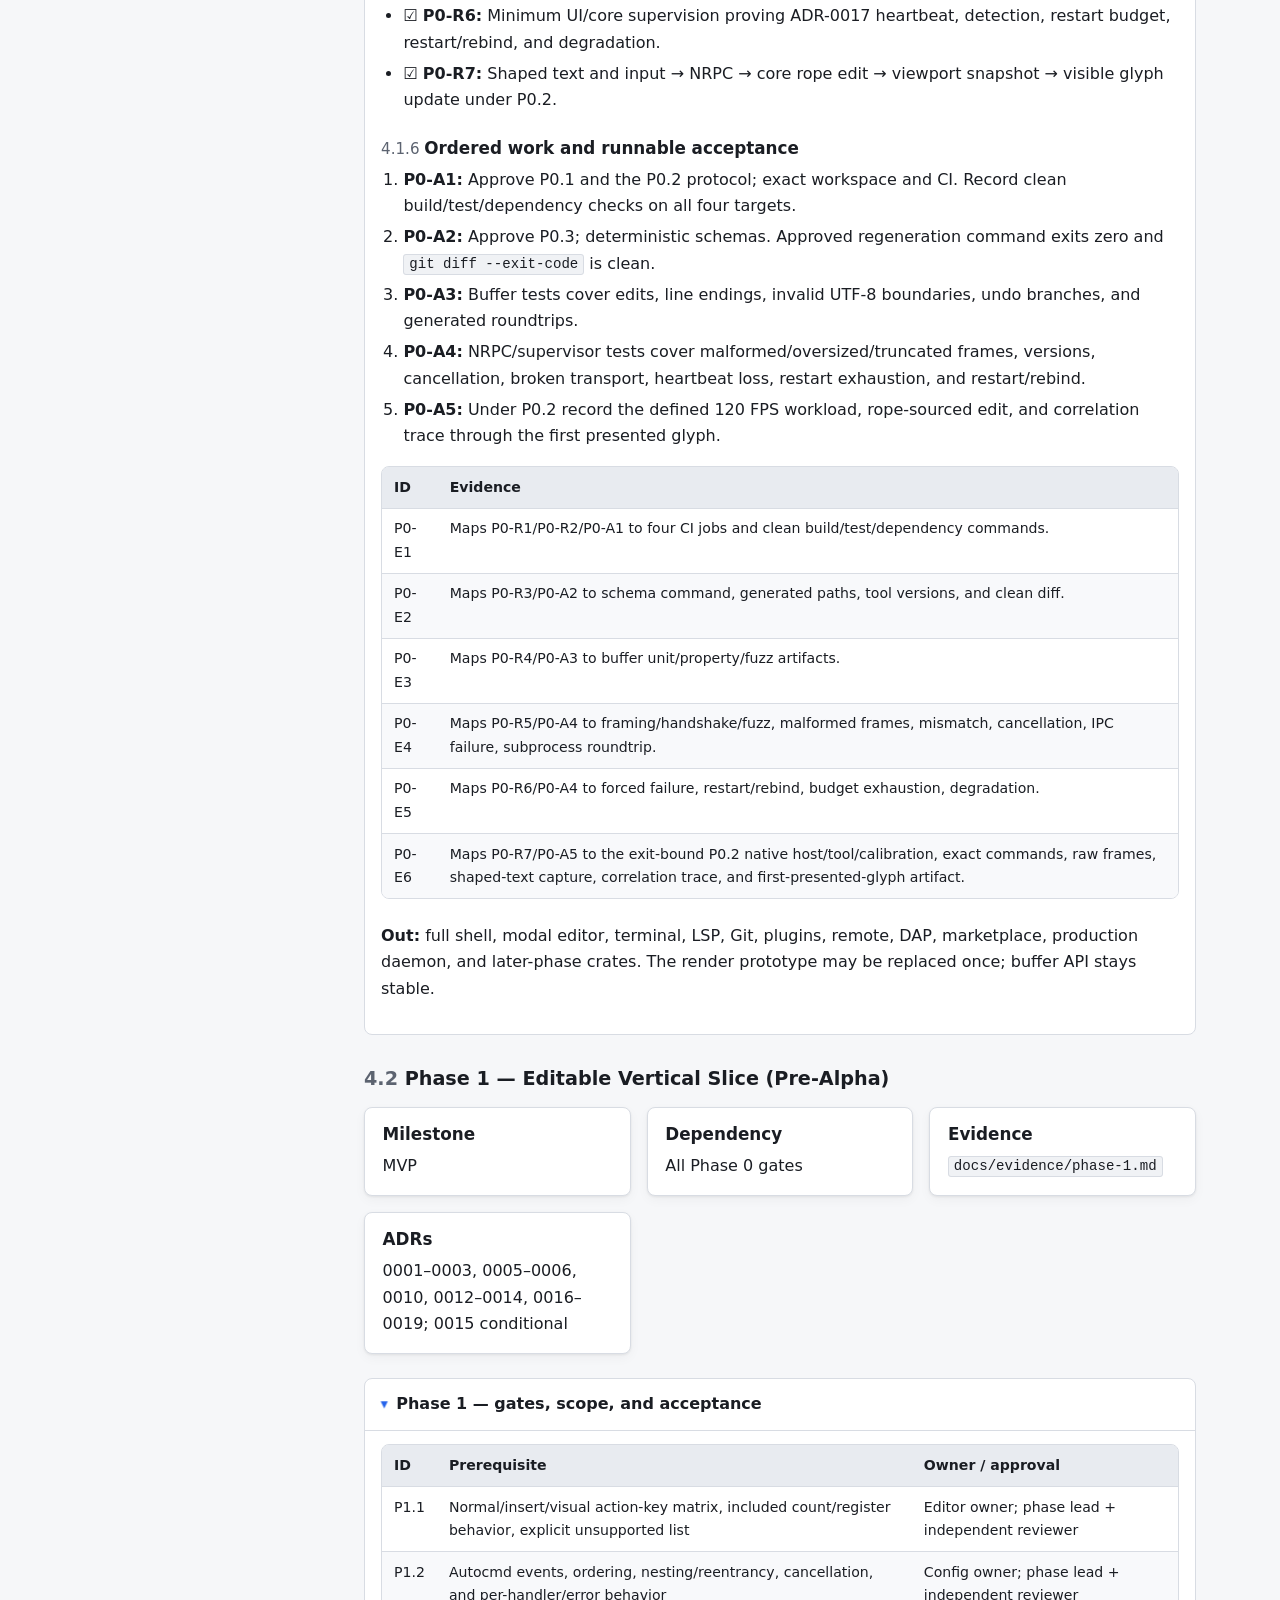
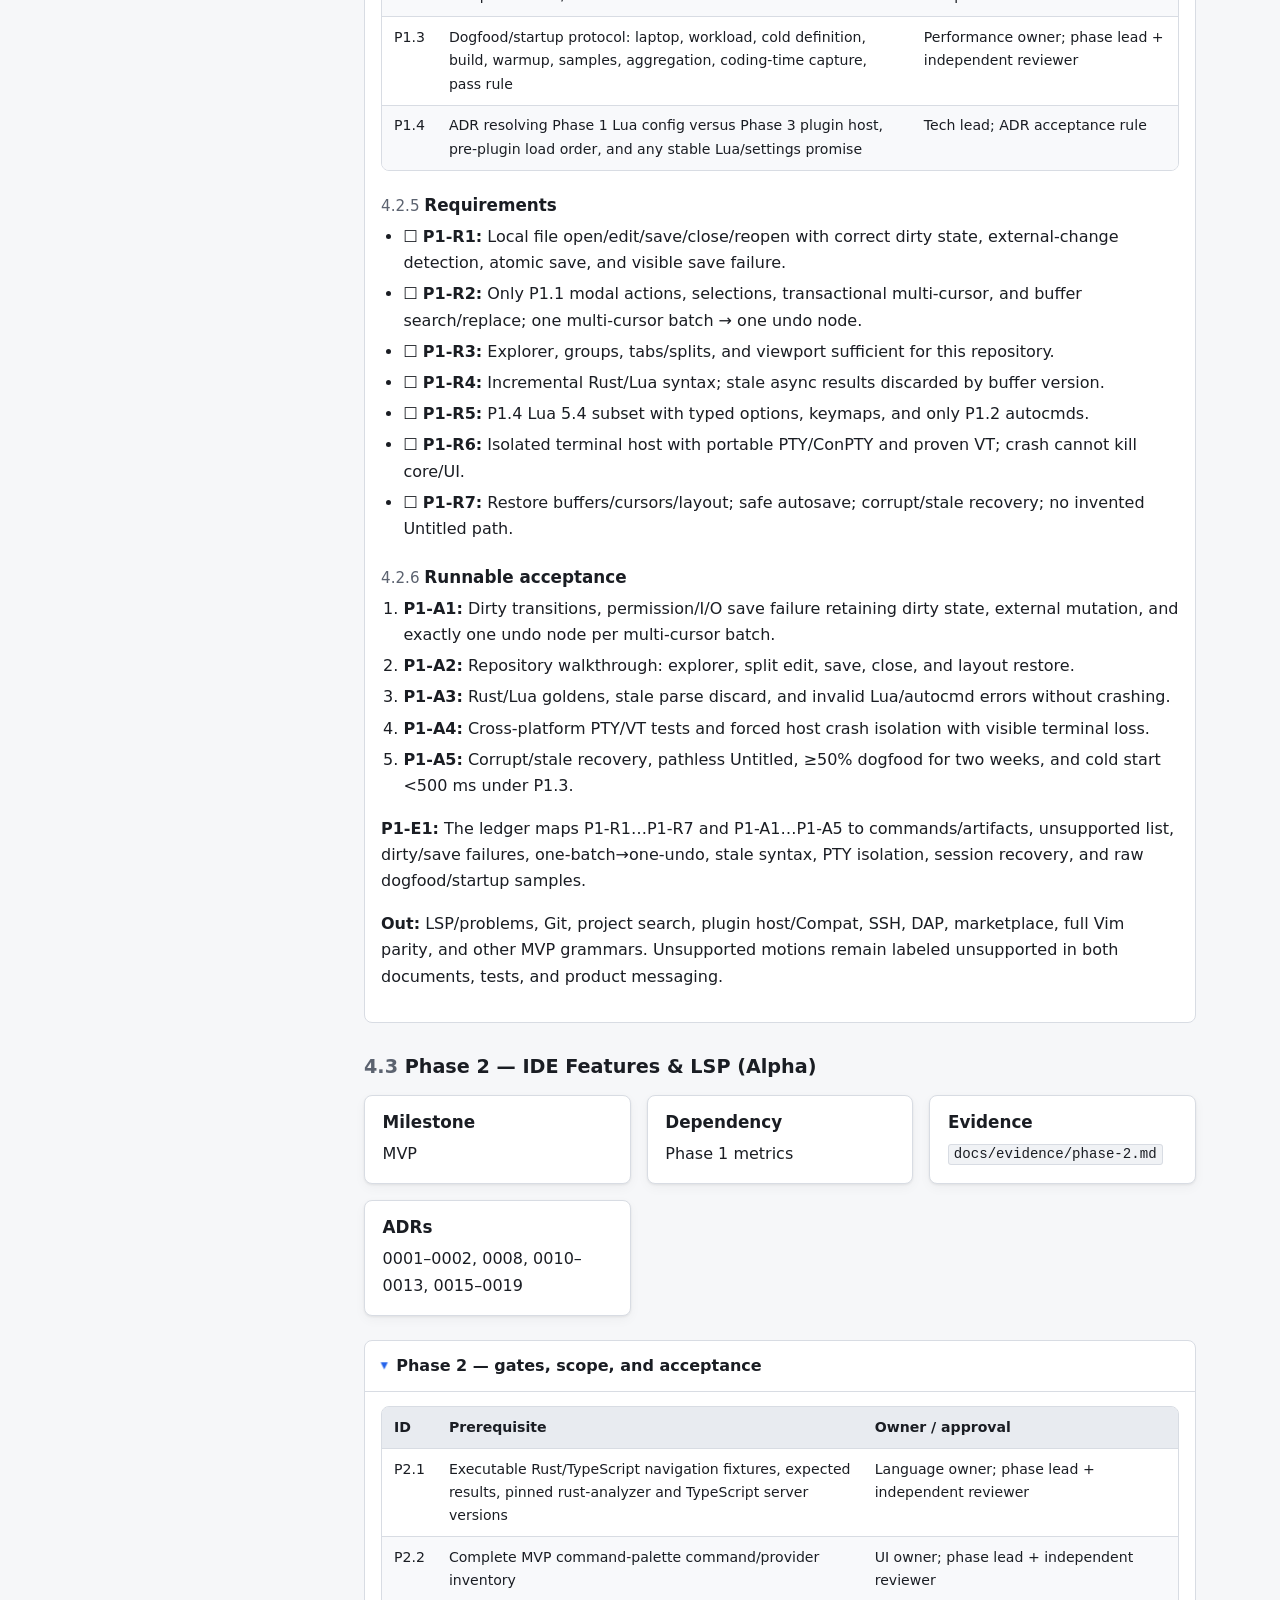
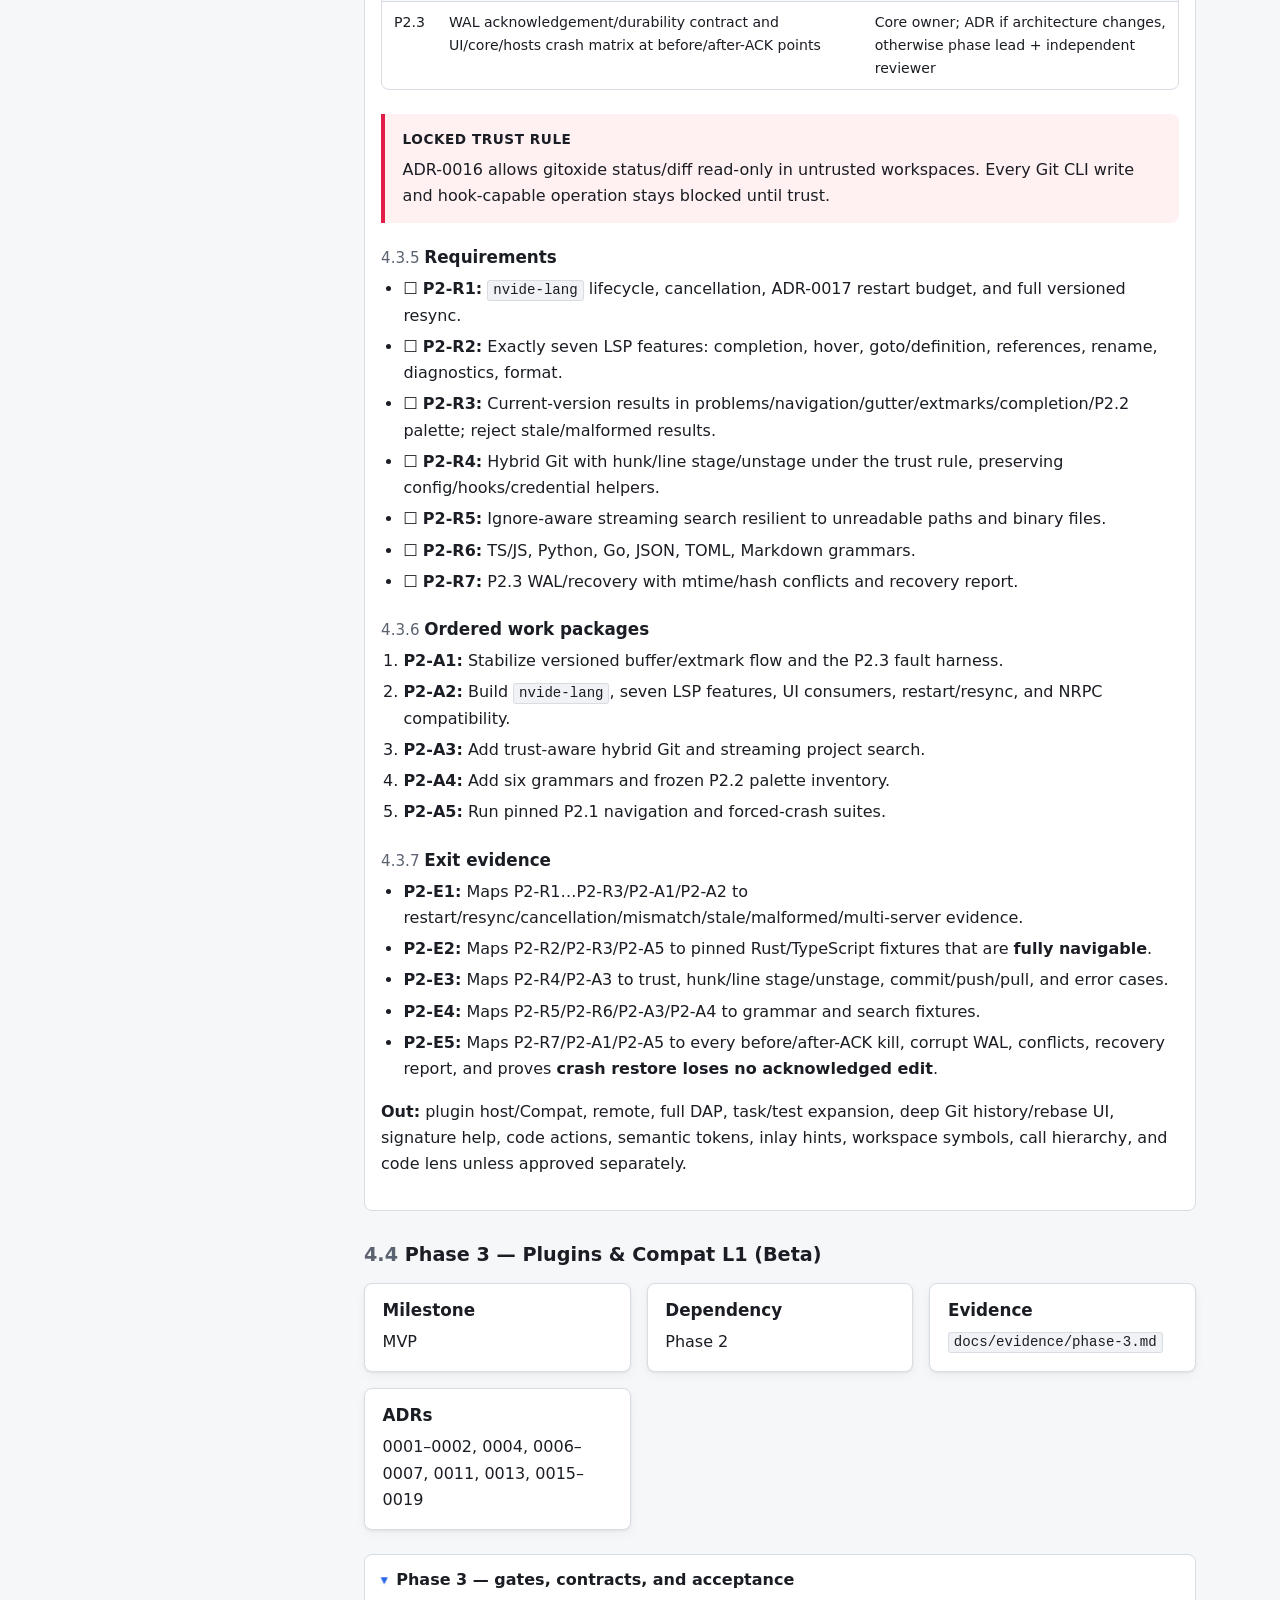
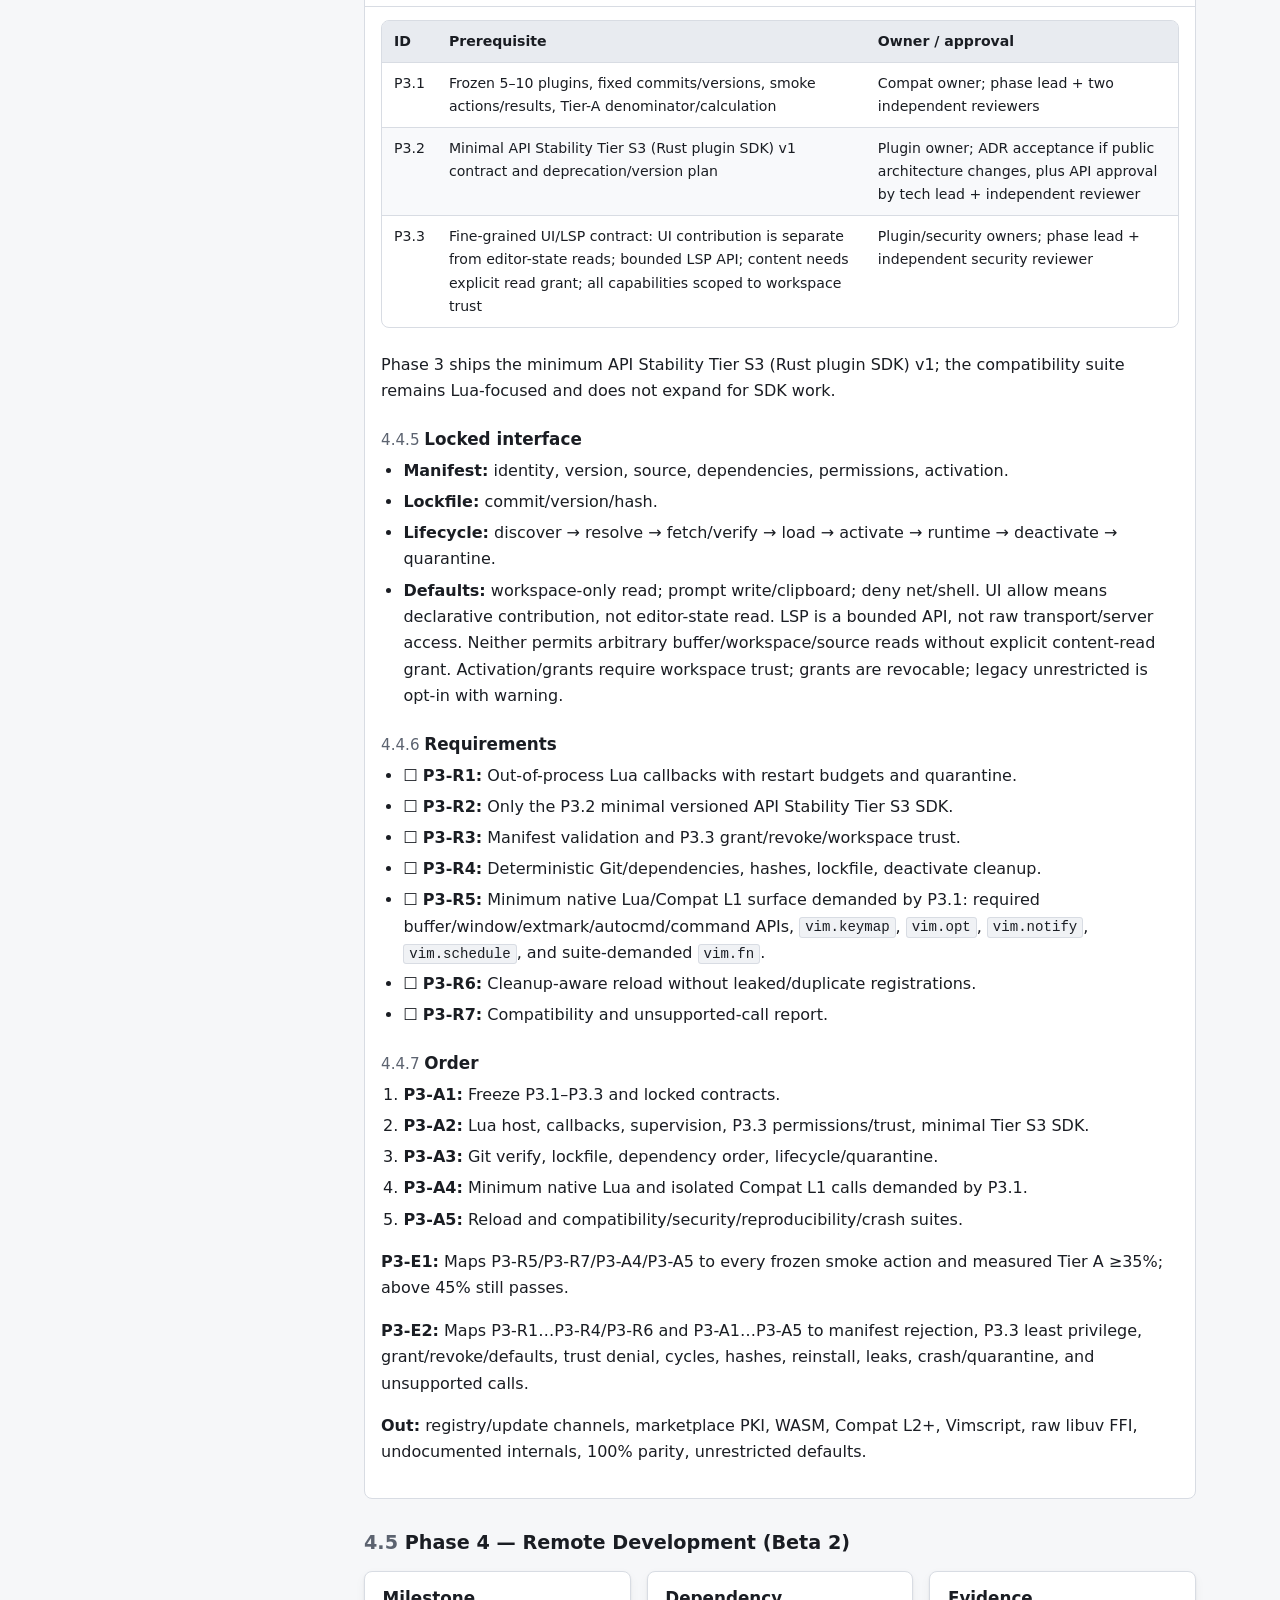
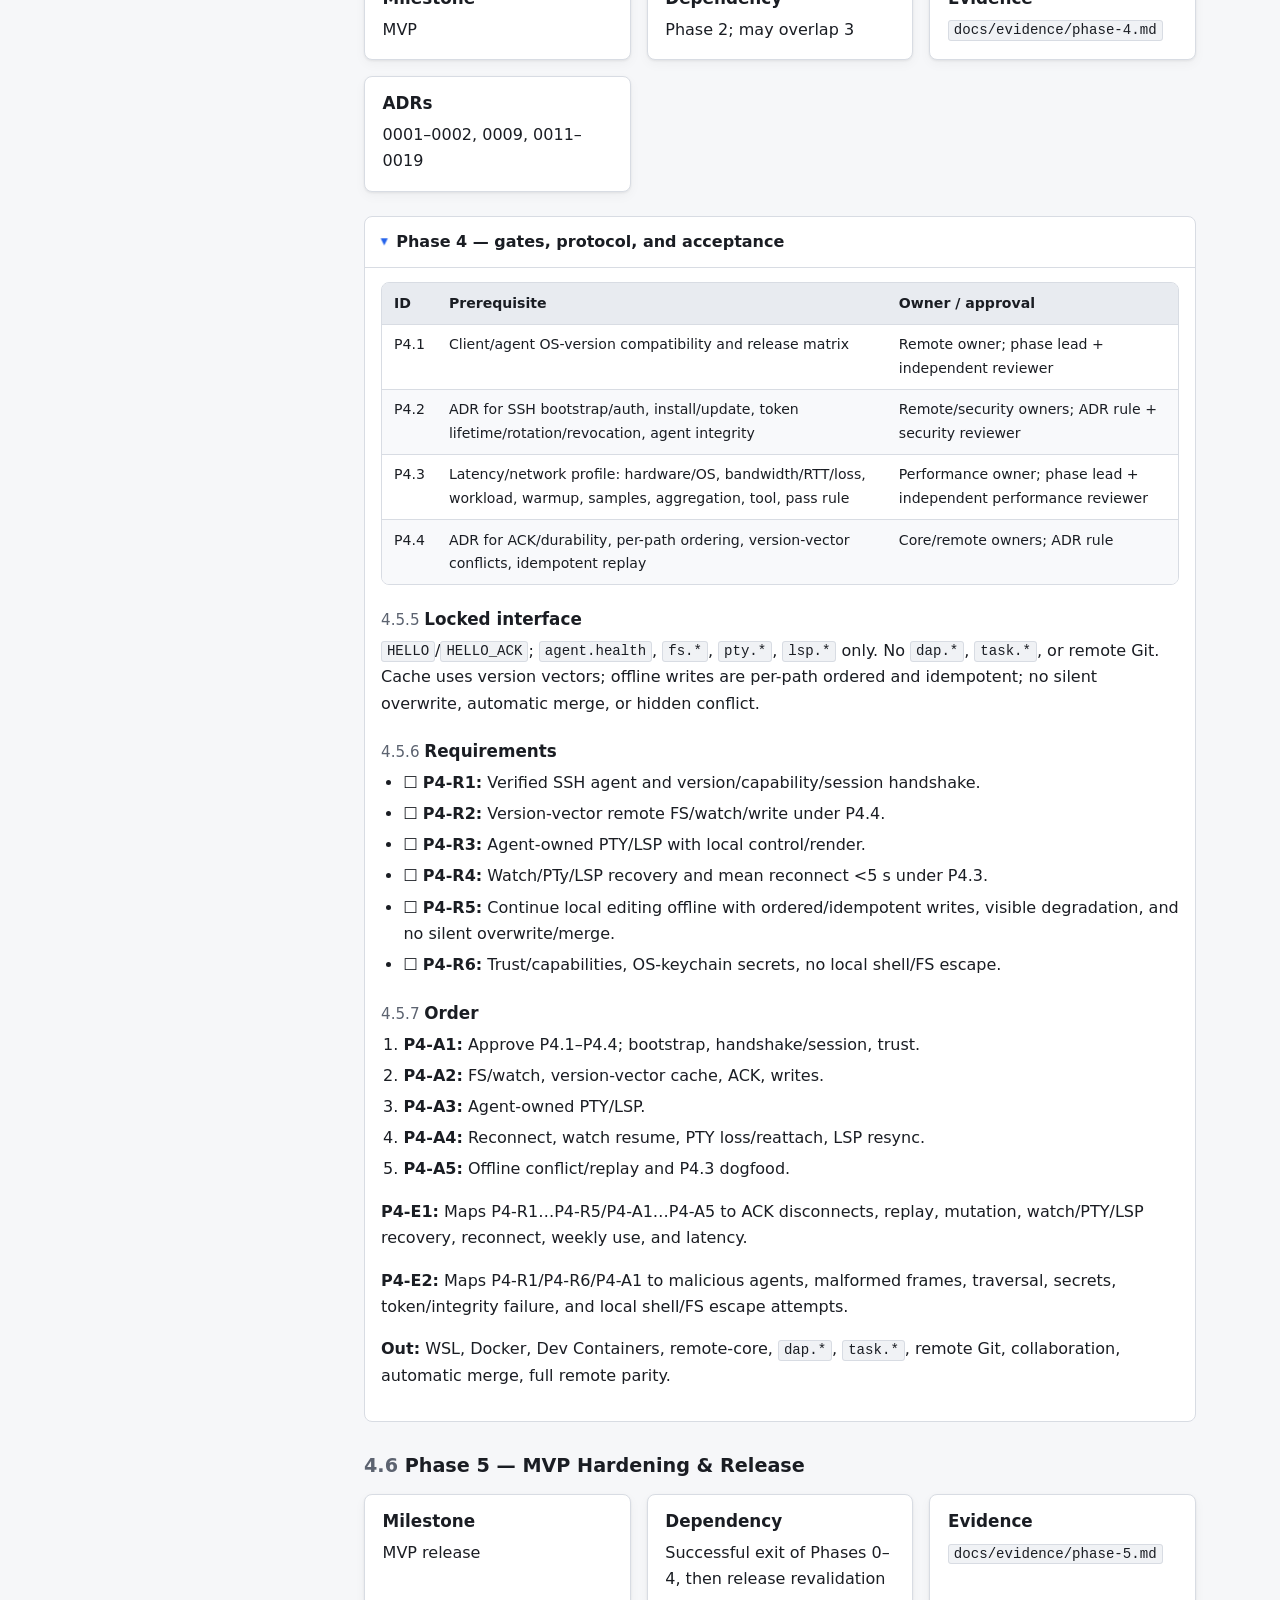
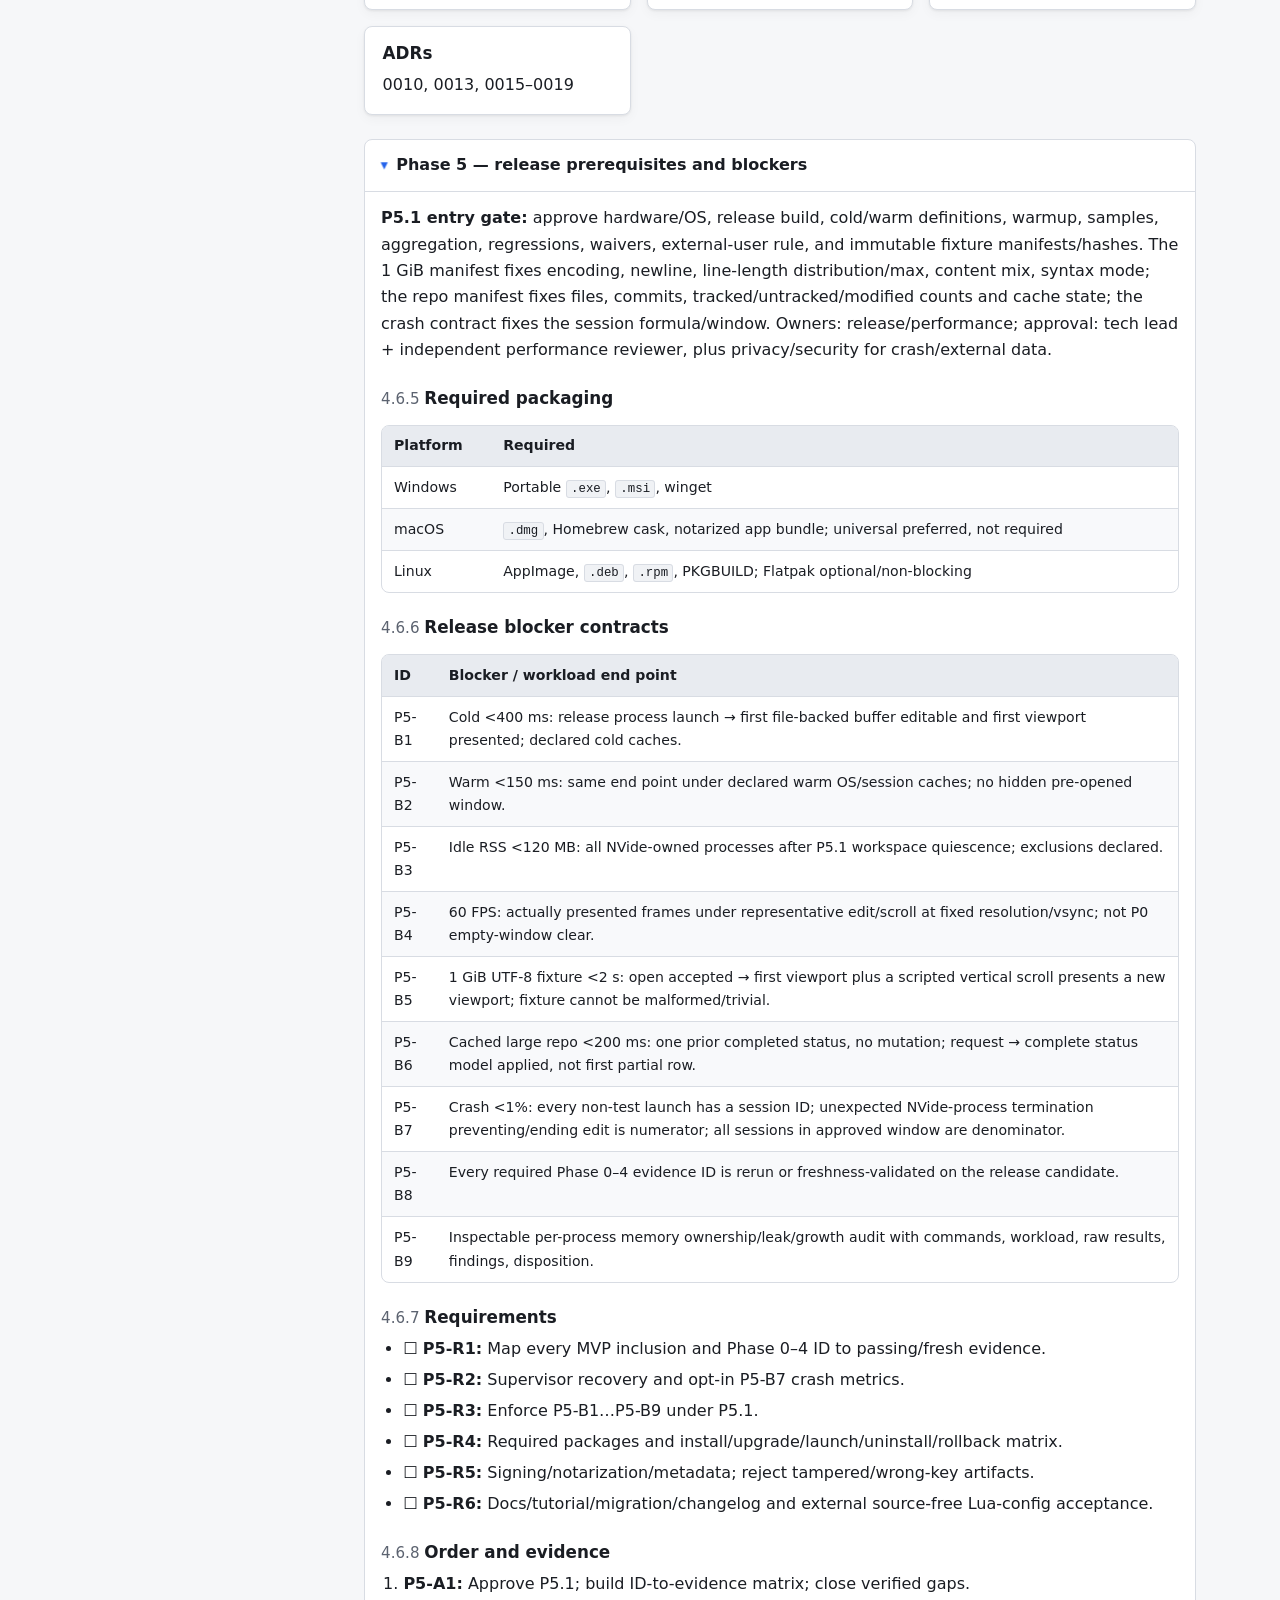
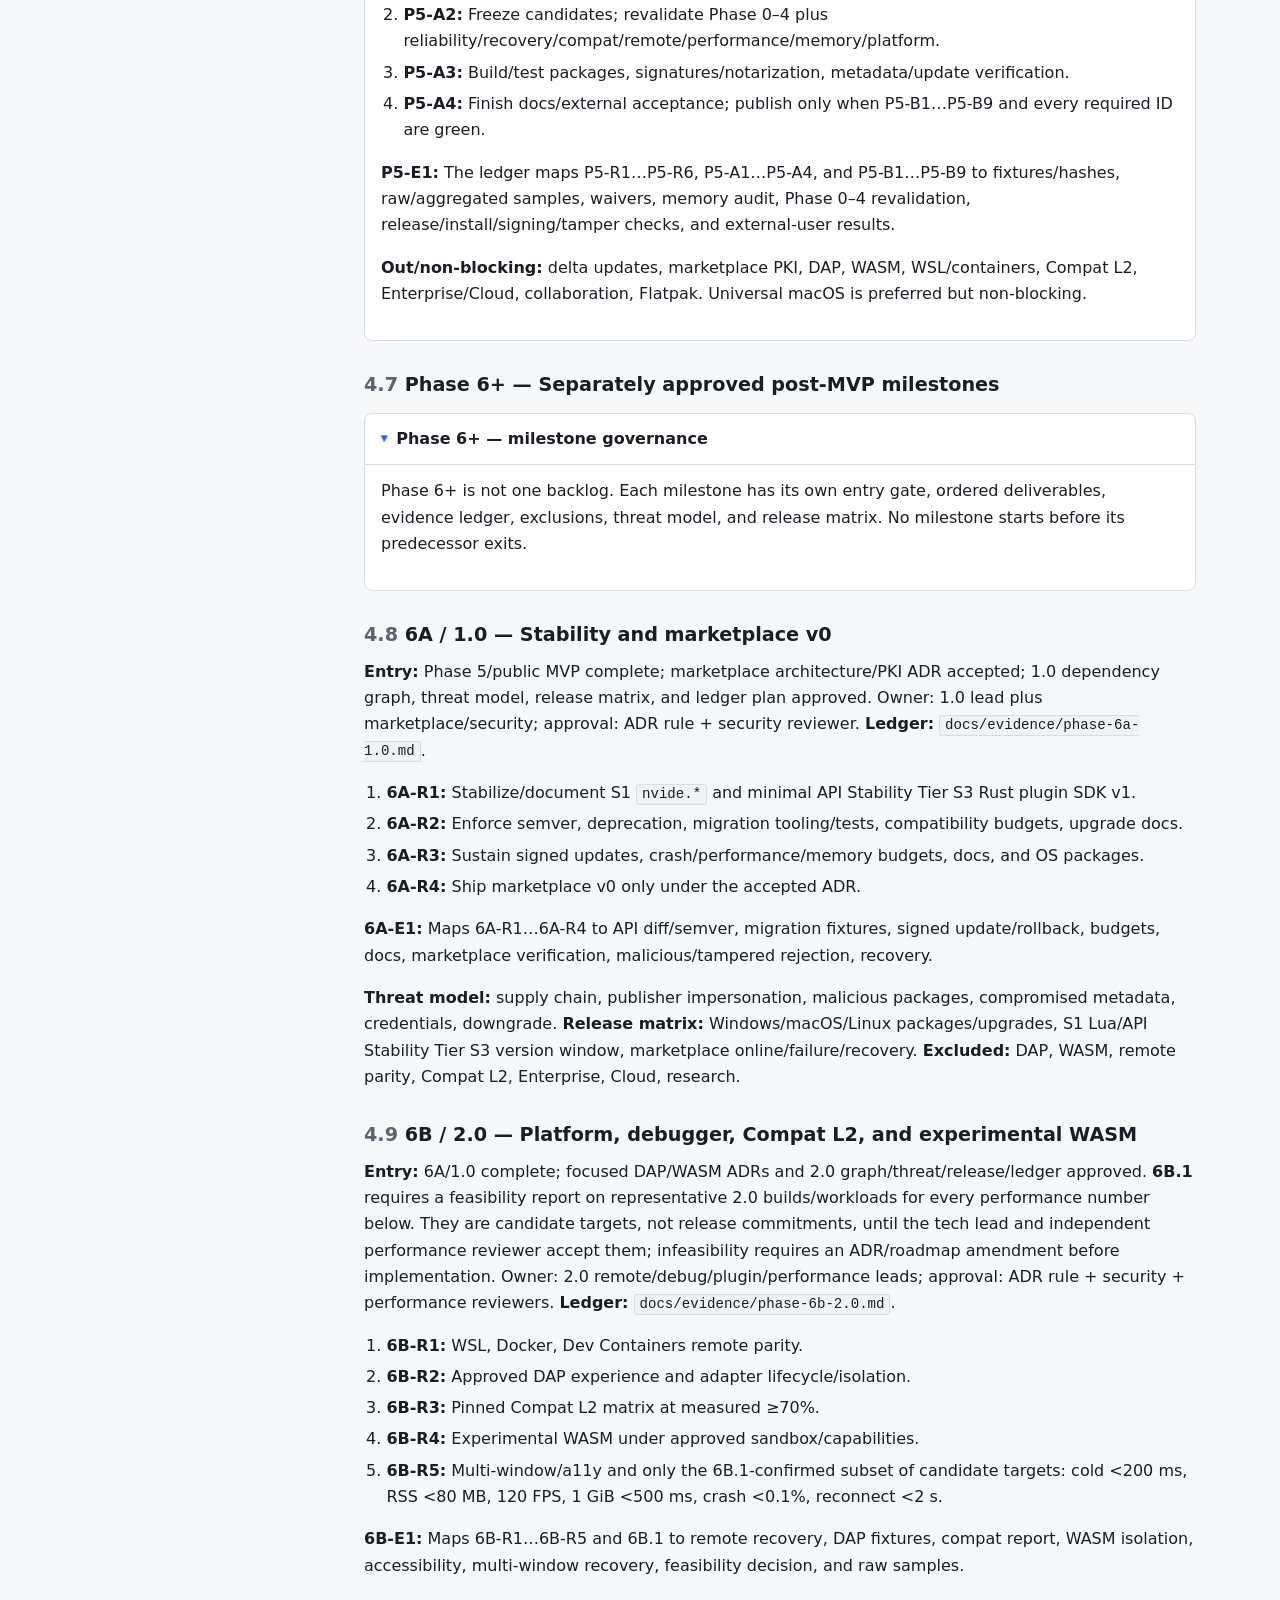
==== commit 6bc2f9e6: "docs: complete Phase 0 exit" ====
--- a/docs/plan/index.html
+++ b/docs/plan/index.html
@@ -35,7 +35,7 @@
               <div><dt>Status</dt><dd>REVIEWED — two independent approvals</dd></div>
               <div><dt>Last updated</dt><dd>2026-08-01</dd></div>
               <div><dt>Architecture</dt><dd>v0.2.1</dd></div>
-              <div><dt>Current phase</dt><dd>Phase 0</dd></div>
+              <div><dt>Current phase</dt><dd>Phase 0 complete; Phase 1 not entered</dd></div>
               <div><dt>Current target</dt><dd>MVP</dd></div>
               <div><dt>Canonical source</dt><dd><code>docs/plan/README.md</code></dd></div>
               <div><dt>Prepared by</dt><dd><code>agent:/root</code></dd></div>
@@ -102,7 +102,7 @@
             <article>
               <h3 id="phase-0">Phase 0 — Foundations &amp; Architecture Hardening</h3>
               <div class="card-grid">
-                <div class="card"><h4>Milestone</h4><p>MVP · current phase</p></div>
+                <div class="card"><h4>Milestone</h4><p>MVP · completed 2026-08-01</p></div>
                 <div class="card"><h4>Duration</h4><p>6–8 weeks</p></div>
                 <div class="card"><h4>Evidence</h4><p><code>docs/evidence/phase-0.md</code></p></div>
                 <div class="card"><h4>ADRs</h4><p>0001–0003, 0005, 0010–0013, 0015, 0017–0019</p></div>
@@ -111,7 +111,7 @@
                 <summary>Phase 0 — gates, scope, and acceptance</summary>
                 <div class="details-body">
                   <p><strong>Entry order:</strong> P0.1 and the P0.2 protocol block workspace implementation; P0.3 blocks schema work. P0.2 host/tool/calibration binding remains mandatory before P0-E6 and Phase 0 exit.</p>
-                  <p><strong>Gate status (2026-08-01):</strong> P0.1, the P0.2 protocol and exit binding, and P0.3 are <code>APPROVED</code>. P0-E1…P0-E5 are reviewed; the immutable P0-E6 workload is ready for final independent review. P0-E6 and Phase 0 exit remain pending those verdicts.</p>
+                  <p><strong>Gate status (2026-08-01):</strong> P0.1, P0.2, P0.3, and P0-E1…P0-E6 are <code>APPROVED</code>. Two eligible independent reviewers approved every evidence row and Phase 0 exit at commit <code>3f5fd0ba0cfd6ef2e0c8eb39808f5c27b29a28e4</code>. Phase 1 has not been entered and remains blocked on its own prerequisites.</p>
                   <div class="table-wrap"><table><thead><tr><th>ID</th><th>Prerequisite</th><th>Owner / approval</th></tr></thead><tbody>
                     <tr><td>P0.1</td><td>Canonical ADR-0002/0003/0005 records, coding standards, and ADR workflow matching v0.2.1</td><td>Tech lead; ADR rule and independent coding-standard review</td></tr>
                     <tr><td>P0.2</td><td>Benchmark/trace protocol: required hardware/OS/toolchain fields, release build, warmup, samples, tool semantics, aggregation, pass rule. “120 FPS clear” is actually presented steady-state frames for an empty no-workspace/no-plugin window at fixed resolution/vsync. The scripted UI↔core edit correlates dispatch → core version → viewport receipt → first presented glyph. The eligible native host, exact tool command, and calibration may be bound after implementation begins but before Phase 0 exit.</td><td>Performance owner; protocol by phase lead + independent performance reviewer before workspace; binding by the same roles before P0-E6/exit</td></tr>
@@ -119,13 +119,13 @@
                   </tbody></table></div>
                   <h4>Requirements</h4>
                   <ul>
-                    <li>☐ <strong>P0-R1:</strong> Create exactly <code>nvide</code>, <code>nvide-core</code>, <code>nvide-buffer</code>, <code>nvide-platform</code>, <code>nvide-ipc</code>, <code>nvide-rpc-schema</code>, <code>nvide-render</code>, and <code>nvide-ui</code>; no later crate scaffolding.</li>
-                    <li>☐ <strong>P0-R2:</strong> Enforce ADR-0011 direction and stable/MSRV CI on Windows x64, macOS x64, macOS arm64, and Linux x64.</li>
-                    <li>☐ <strong>P0-R3:</strong> Reproducible clean-checkout <code>xtask</code> schema generation.</li>
-                    <li>☐ <strong>P0-R4:</strong> Rope edits, line index/conversions, UTF-8 boundaries, branching undo, property/fuzz coverage.</li>
-                    <li>☐ <strong>P0-R5:</strong> NRPC framing/multiplexing, Unix sockets/Windows named pipes, schemas, and ADR-0015 major/minor handshake.</li>
-                    <li>☐ <strong>P0-R6:</strong> Minimum UI/core supervision proving ADR-0017 heartbeat, detection, restart budget, restart/rebind, and degradation.</li>
-                    <li>☐ <strong>P0-R7:</strong> Shaped text and input → NRPC → core rope edit → viewport snapshot → visible glyph update under P0.2.</li>
+                    <li>☑ <strong>P0-R1:</strong> Create exactly <code>nvide</code>, <code>nvide-core</code>, <code>nvide-buffer</code>, <code>nvide-platform</code>, <code>nvide-ipc</code>, <code>nvide-rpc-schema</code>, <code>nvide-render</code>, and <code>nvide-ui</code>; no later crate scaffolding.</li>
+                    <li>☑ <strong>P0-R2:</strong> Enforce ADR-0011 direction and stable/MSRV CI on Windows x64, macOS x64, macOS arm64, and Linux x64.</li>
+                    <li>☑ <strong>P0-R3:</strong> Reproducible clean-checkout <code>xtask</code> schema generation.</li>
+                    <li>☑ <strong>P0-R4:</strong> Rope edits, line index/conversions, UTF-8 boundaries, branching undo, property/fuzz coverage.</li>
+                    <li>☑ <strong>P0-R5:</strong> NRPC framing/multiplexing, Unix sockets/Windows named pipes, schemas, and ADR-0015 major/minor handshake.</li>
+                    <li>☑ <strong>P0-R6:</strong> Minimum UI/core supervision proving ADR-0017 heartbeat, detection, restart budget, restart/rebind, and degradation.</li>
+                    <li>☑ <strong>P0-R7:</strong> Shaped text and input → NRPC → core rope edit → viewport snapshot → visible glyph update under P0.2.</li>
                   </ul>
                   <h4>Ordered work and runnable acceptance</h4>
                   <ol>
